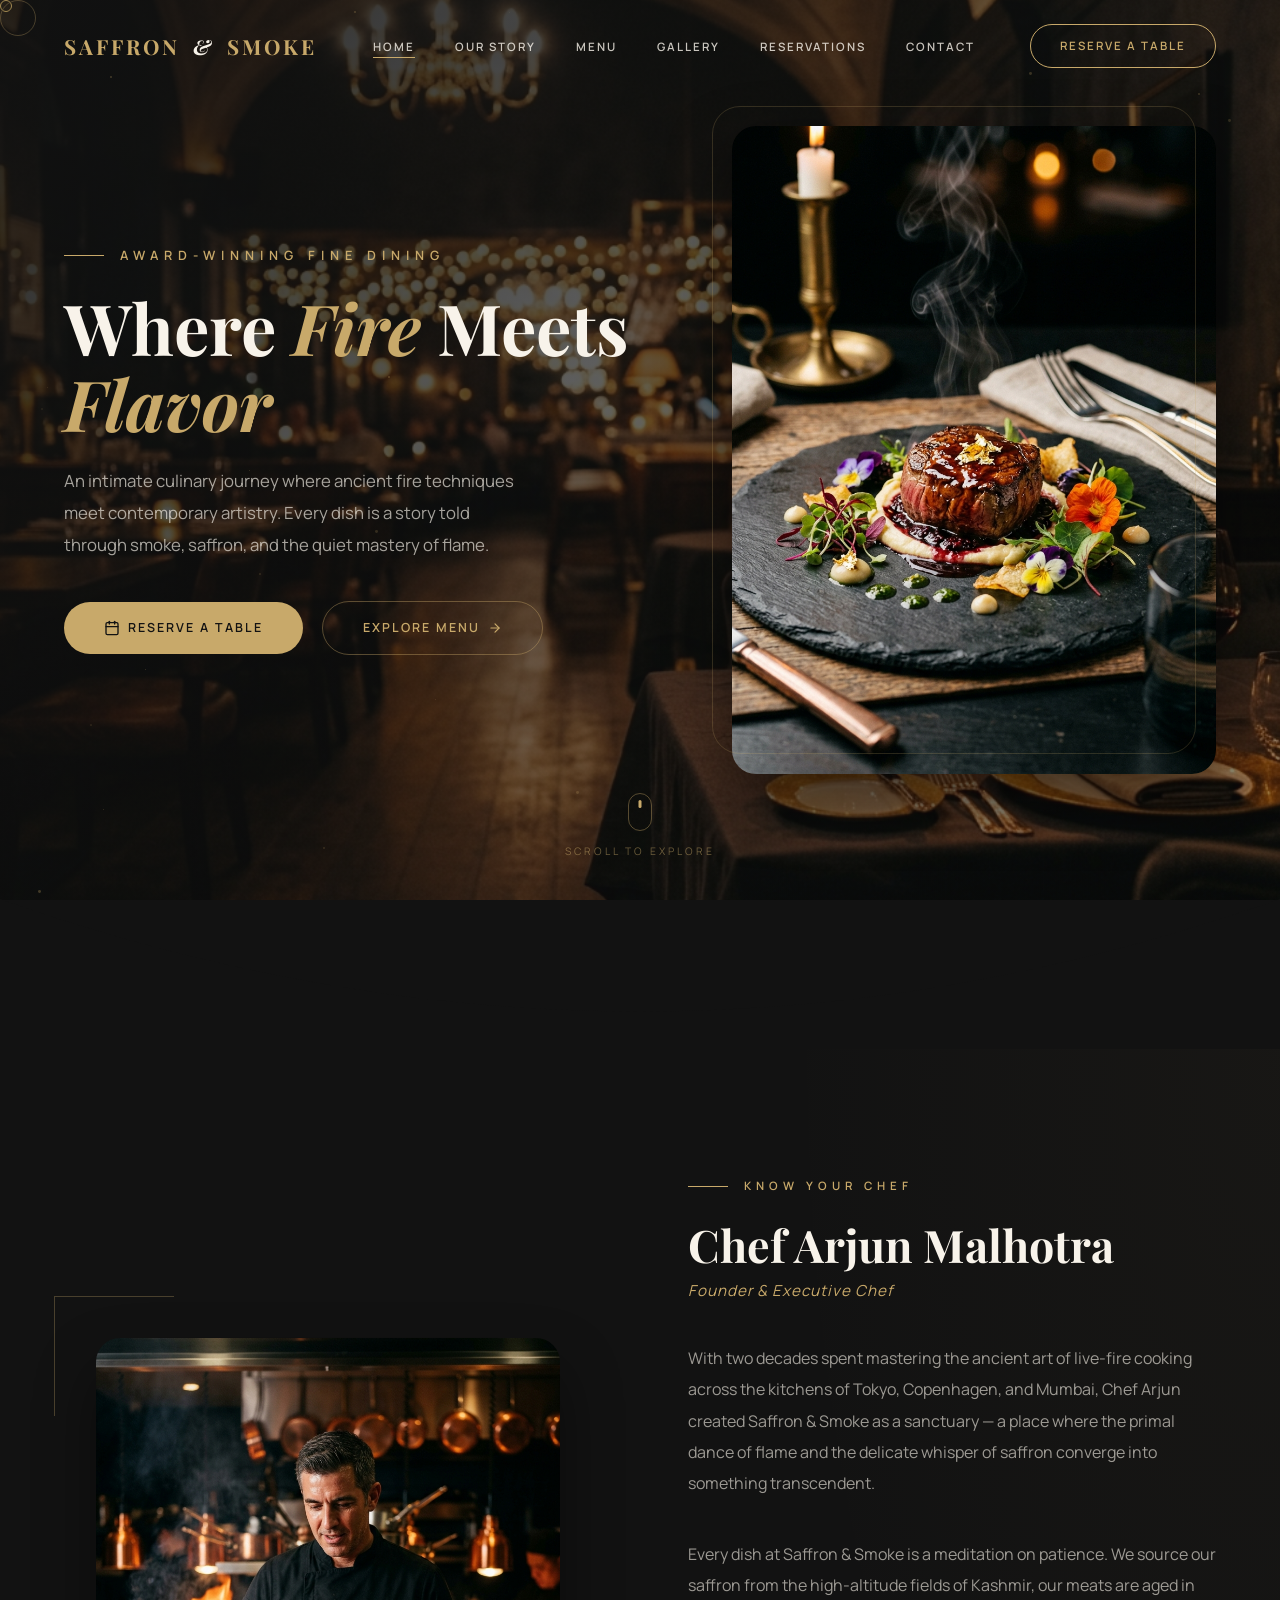
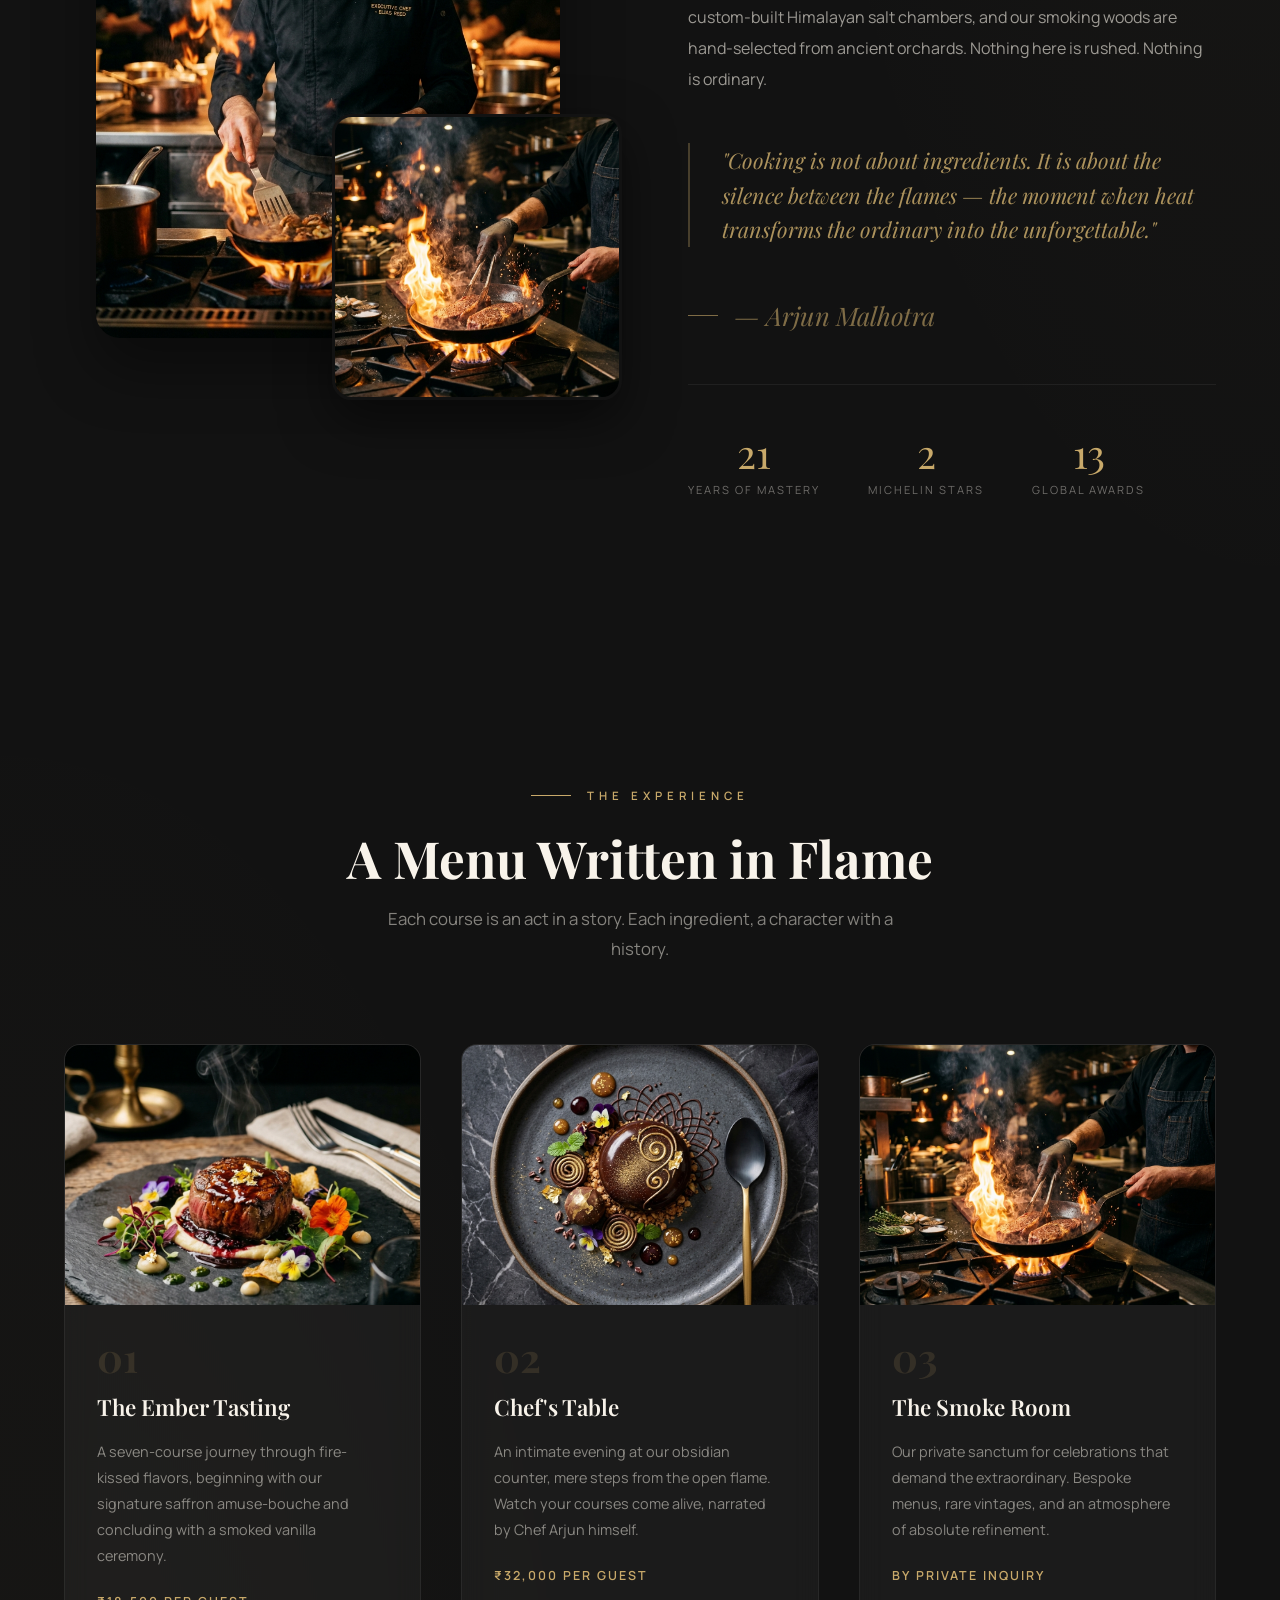
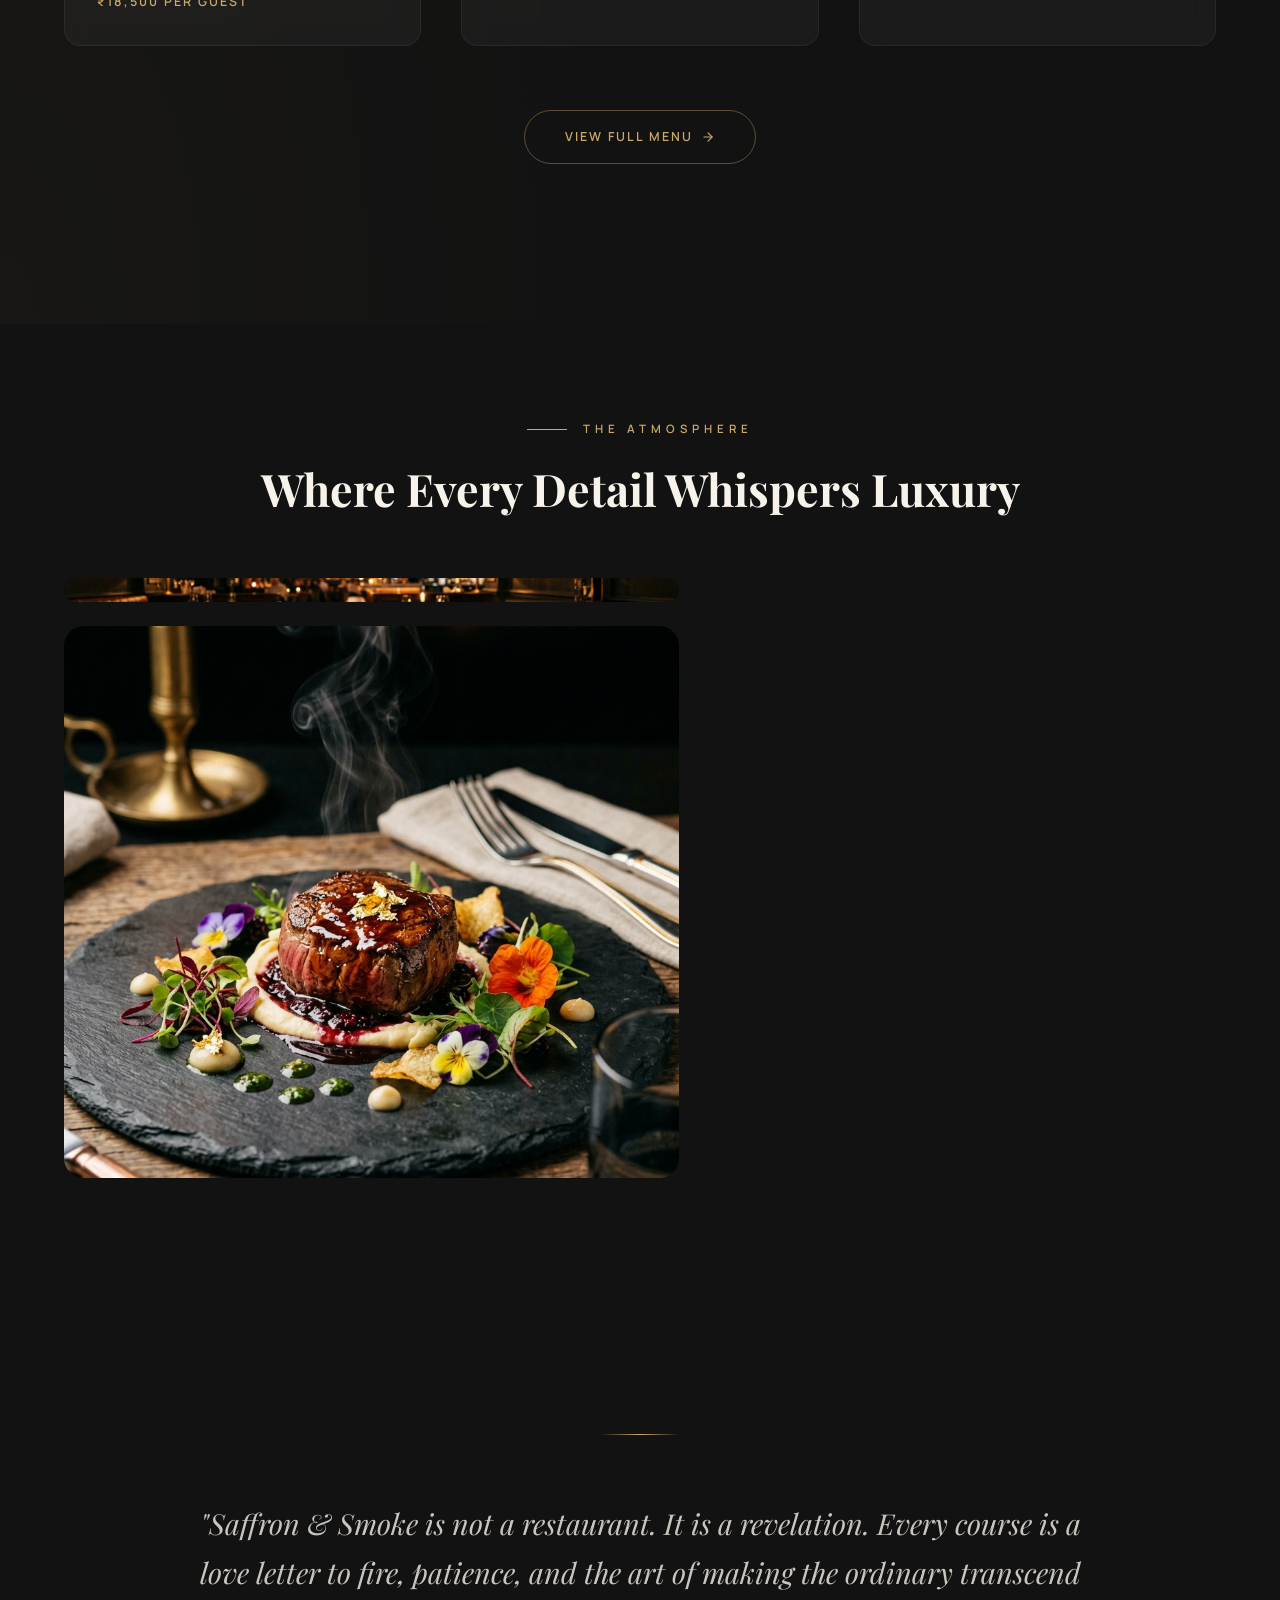
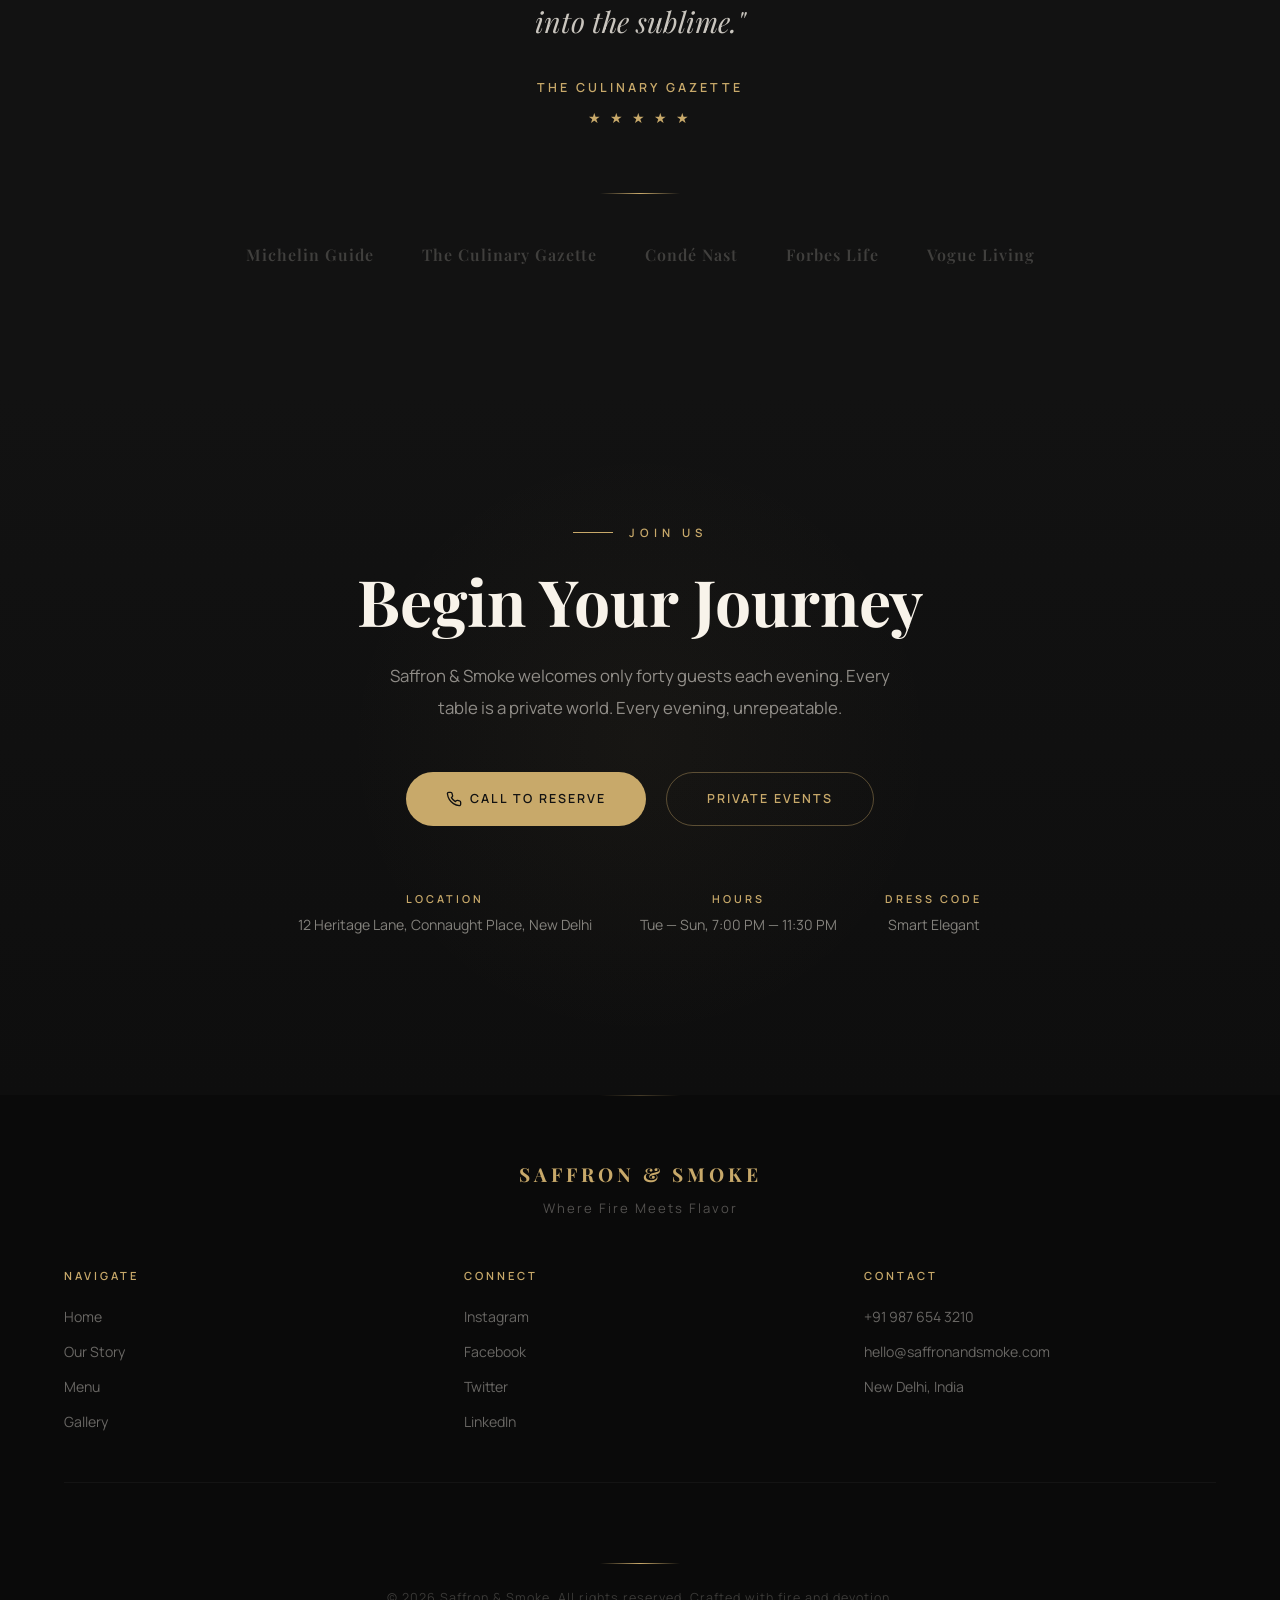
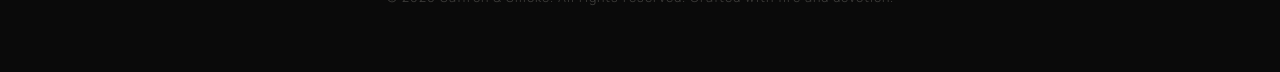
==== index.html @ 3f813124 "feat: redesign gallery and reviews sections - Refactored the Gallery into an asymmetrical 25/75 spli" ====
<!DOCTYPE html>
<html lang="en">
<head>
    <meta charset="UTF-8">
    <meta name="viewport" content="width=device-width, initial-scale=1.0">
    <meta name="description" content="Saffron & Smoke — An award-winning fine-dining experience where fire meets flavor. Reserve your table at one of the world's most exclusive culinary destinations.">
    <meta name="keywords" content="fine dining, luxury restaurant, Michelin star, gourmet, saffron, smoke, premium dining">
    <meta name="author" content="Saffron & Smoke">
    <meta name="theme-color" content="#121212">

    <!-- Open Graph -->
    <meta property="og:title" content="Saffron & Smoke — Where Fire Meets Flavor">
    <meta property="og:description" content="An award-winning fine-dining experience. Reserve your table at one of the world's most exclusive culinary destinations.">
    <meta property="og:type" content="website">
    <meta property="og:image" content="assets/images/hero-bg.jpg">

    <title>Saffron & Smoke — Where Fire Meets Flavor</title>

    <!-- Google Fonts -->
    <link rel="preconnect" href="https://fonts.googleapis.com">
    <link rel="preconnect" href="https://fonts.gstatic.com" crossorigin>
    <link href="https://fonts.googleapis.com/css2?family=Playfair+Display:ital,wght@0,400;0,500;0,600;0,700;0,800;0,900;1,400;1,500;1,600;1,700&family=Manrope:wght@300;400;500;600;700;800&display=swap" rel="stylesheet">

    <!-- Stylesheet -->
    <link rel="stylesheet" href="styles.css">

    <!-- Favicon (inline SVG) -->
    <link rel="icon" href="data:image/svg+xml,<svg xmlns='http://www.w3.org/2000/svg' viewBox='0 0 100 100'><text y='.9em' font-size='90'>🔥</text></svg>">
</head>
<body>

    <!-- ============================================
         PRELOADER
    ============================================= -->
    <div class="preloader" id="preloader" role="status" aria-label="Loading">
        <div class="preloader-logo">Saffron <span>&</span> Smoke</div>
        <div class="preloader-line"></div>
    </div>

    <!-- ============================================
         NAVBAR
    ============================================= -->
    <nav class="navbar" id="navbar" role="navigation" aria-label="Main Navigation">
        <a href="#" class="nav-logo" aria-label="Saffron & Smoke Home">
            Saffron <span>&</span> Smoke
        </a>

        <ul class="nav-links" id="navLinks">
            <li><a href="#hero" class="active">Home</a></li>
            <li><a href="#chef">Our Story</a></li>
            <li><a href="#menu">Menu</a></li>
            <li><a href="#gallery">Gallery</a></li>
            <li><a href="#reservations">Reservations</a></li>
            <li><a href="#contact">Contact</a></li>
        </ul>

        <a href="#reservations" class="nav-reserve magnetic-btn">Reserve a Table</a>

        <div class="menu-toggle" id="menuToggle" aria-label="Toggle menu" role="button" tabindex="0">
            <span></span>
            <span></span>
            <span></span>
        </div>
    </nav>

    <!-- ============================================
         HERO SECTION
    ============================================= -->
    <section class="hero" id="hero">
        <!-- Background Image -->
        <div class="hero-bg">
            <img src="assets/images/hero-bg.jpg" alt="Luxury restaurant interior with warm ambient lighting" loading="eager">
        </div>

        <!-- Hero Content -->
        <div class="hero-content">
            <!-- Left Side - Text -->
            <div class="hero-text reveal">
                <p class="hero-subtitle">Award-Winning Fine Dining</p>
                <h1 class="hero-title">
                    Where <span class="accent">Fire</span> Meets <span class="accent">Flavor</span>
                </h1>
                <p class="hero-description">
                    An intimate culinary journey where ancient fire techniques meet contemporary artistry. 
                    Every dish is a story told through smoke, saffron, and the quiet mastery of flame.
                </p>
                <div class="hero-buttons stagger">
                    <a href="#reservations" class="btn btn-primary magnetic-btn">
                        <svg width="16" height="16" viewBox="0 0 24 24" fill="none" stroke="currentColor" stroke-width="2" stroke-linecap="round" stroke-linejoin="round"><rect x="3" y="4" width="18" height="18" rx="2" ry="2"></rect><line x1="16" y1="2" x2="16" y2="6"></line><line x1="8" y1="2" x2="8" y2="6"></line><line x1="3" y1="10" x2="21" y2="10"></line></svg>
                        Reserve a Table
                    </a>
                    <a href="#menu" class="btn btn-outline magnetic-btn">
                        Explore Menu
                        <svg width="14" height="14" viewBox="0 0 24 24" fill="none" stroke="currentColor" stroke-width="2" stroke-linecap="round" stroke-linejoin="round"><line x1="5" y1="12" x2="19" y2="12"></line><polyline points="12 5 19 12 12 19"></polyline></svg>
                    </a>
                </div>
            </div>

            <!-- Right Side - Dish Image -->
            <div class="hero-image-container reveal reveal-right">
                <div class="hero-dish-wrapper" data-cursor>
                    <div class="hero-dish-frame"></div>
                    <img src="assets/images/hero-dish.jpg" alt="Exquisite gourmet dish with rising steam, artfully plated with gold leaf garnish">
                    <!-- Steam particles inserted by JS -->
                    <div class="steam-container" aria-hidden="true"></div>
                </div>
            </div>
        </div>

        <!-- Scroll Indicator -->
        <div class="scroll-indicator" aria-hidden="true">
            <div class="scroll-indicator-mouse">
                <div class="scroll-indicator-dot"></div>
            </div>
            <span class="scroll-indicator-text">Scroll to Explore</span>
        </div>
    </section>

    <!-- ============================================
         SECTION TRANSITION - Hero to Chef
    ============================================= -->
    <div class="section-divider" aria-hidden="true">
        <svg viewBox="0 0 1440 150" preserveAspectRatio="none" xmlns="http://www.w3.org/2000/svg">
            <path d="M0,0 C480,150 960,150 1440,0 L1440,150 L0,150 Z" fill="#121212"></path>
        </svg>
    </div>

    <!-- ============================================
         CHEF / OUR STORY SECTION
    ============================================= -->
    <section class="chef-section" id="chef">
        <div class="chef-inner">
            <!-- Left - Images -->
            <div class="chef-images reveal reveal-left">
                <div class="chef-accent-frame" aria-hidden="true"></div>
                <div class="chef-main-image img-hover-zoom">
                    <img src="assets/images/chef-portrait.jpg" alt="Executive Chef Arjun Malhotra cooking over open flames in the restaurant kitchen">
                </div>
                <div class="chef-secondary-image img-hover-zoom">
                    <img src="assets/images/chef-cooking.jpg" alt="Chef's hands preparing a gourmet dish over live fire with dramatic flames">
                </div>
            </div>

            <!-- Right - Content -->
            <div class="chef-content reveal reveal-right">
                <div class="stagger">
                    <p class="section-label">Know Your Chef</p>
                    <h2 class="chef-name">Chef Arjun Malhotra</h2>
                    <p class="chef-title-text">Founder & Executive Chef</p>

                    <p class="chef-philosophy">
                        With two decades spent mastering the ancient art of live-fire cooking across
                        the kitchens of Tokyo, Copenhagen, and Mumbai, Chef Arjun created Saffron & Smoke
                        as a sanctuary — a place where the primal dance of flame and the delicate whisper
                        of saffron converge into something transcendent.
                    </p>

                    <p class="chef-philosophy">
                        Every dish at Saffron & Smoke is a meditation on patience. We source our saffron
                        from the high-altitude fields of Kashmir, our meats are aged in custom-built
                        Himalayan salt chambers, and our smoking woods are hand-selected from ancient orchards.
                        Nothing here is rushed. Nothing is ordinary.
                    </p>

                    <blockquote class="chef-quote">
                        "Cooking is not about ingredients. It is about the silence between the flames —
                        the moment when heat transforms the ordinary into the unforgettable."
                    </blockquote>

                    <div class="chef-signature" aria-label="Chef's signature">
                        — Arjun Malhotra
                    </div>

                    <!-- Chef Stats -->
                    <div class="chef-stats">
                        <div class="chef-stat reveal">
                            <span class="chef-stat-number counter" data-target="22">0</span>
                            <span class="chef-stat-label">Years of Mastery</span>
                        </div>
                        <div class="chef-stat reveal">
                            <span class="chef-stat-number counter" data-target="3">0</span>
                            <span class="chef-stat-label">Michelin Stars</span>
                        </div>
                        <div class="chef-stat reveal">
                            <span class="chef-stat-number counter" data-target="14">0</span>
                            <span class="chef-stat-label">Global Awards</span>
                        </div>
                    </div>
                </div>
            </div>
        </div>
    </section>

    <!-- ============================================
         SIGNATURE EXPERIENCE SECTION
    ============================================= -->
    <section class="experience-section" id="menu">
        <div class="experience-inner">
            <div class="experience-header reveal">
                <p class="section-label">The Experience</p>
                <h2 class="experience-title">A Menu Written in Flame</h2>
                <p class="experience-subtitle">
                    Each course is an act in a story. Each ingredient, a character with a history.
                </p>
            </div>

            <div class="experience-grid stagger">
                <!-- Card 1 -->
                <div class="experience-card glass reveal">
                    <div class="experience-card-image img-hover-zoom">
                        <img src="assets/images/hero-dish.jpg" alt="The Ember Tasting — signature tasting menu course">
                    </div>
                    <div class="experience-card-content">
                        <span class="experience-card-number">01</span>
                        <h3 class="experience-card-title">The Ember Tasting</h3>
                        <p class="experience-card-text">
                            A seven-course journey through fire-kissed flavors,
                            beginning with our signature saffron amuse-bouche and
                            concluding with a smoked vanilla ceremony.
                        </p>
                        <span class="experience-card-price">₹18,500 per guest</span>
                    </div>
                </div>

                <!-- Card 2 -->
                <div class="experience-card glass reveal">
                    <div class="experience-card-image img-hover-zoom">
                        <img src="assets/images/signature-dish.jpg" alt="Chef's Table — private dining experience">
                    </div>
                    <div class="experience-card-content">
                        <span class="experience-card-number">02</span>
                        <h3 class="experience-card-title">Chef's Table</h3>
                        <p class="experience-card-text">
                            An intimate evening at our obsidian counter, mere steps from
                            the open flame. Watch your courses come alive, narrated by
                            Chef Arjun himself.
                        </p>
                        <span class="experience-card-price">₹32,000 per guest</span>
                    </div>
                </div>

                <!-- Card 3 -->
                <div class="experience-card glass reveal">
                    <div class="experience-card-image img-hover-zoom">
                        <img src="assets/images/chef-cooking.jpg" alt="The Smoke Room — private event space">
                    </div>
                    <div class="experience-card-content">
                        <span class="experience-card-number">03</span>
                        <h3 class="experience-card-title">The Smoke Room</h3>
                        <p class="experience-card-text">
                            Our private sanctum for celebrations that demand the
                            extraordinary. Bespoke menus, rare vintages, and an
                            atmosphere of absolute refinement.
                        </p>
                        <span class="experience-card-price">By Private Inquiry</span>
                    </div>
                </div>
            </div>

            <div class="experience-cta reveal">
                <a href="#reservations" class="btn btn-outline magnetic-btn">
                    View Full Menu
                    <svg width="14" height="14" viewBox="0 0 24 24" fill="none" stroke="currentColor" stroke-width="2" stroke-linecap="round" stroke-linejoin="round"><line x1="5" y1="12" x2="19" y2="12"></line><polyline points="12 5 19 12 12 19"></polyline></svg>
                </a>
            </div>
        </div>
    </section>

    <!-- ============================================
         AMBIANCE / GALLERY PREVIEW SECTION
    ============================================= -->
    <section class="ambiance-section" id="gallery">
        <div class="ambiance-inner">
            <div class="ambiance-header reveal">
                <p class="section-label">The Atmosphere</p>
                <h2 class="ambiance-title">Where Every Detail Whispers Luxury</h2>
            </div>

            <div class="ambiance-gallery reveal">
                <div class="ambiance-item ambiance-large img-hover-zoom">
                    <img src="assets/images/hero-bg.jpg" alt="Main dining hall with warm candlelight ambiance">
                    <div class="ambiance-overlay">
                        <span>The Grand Hall</span>
                    </div>
                </div>
                <div class="ambiance-item img-hover-zoom">
                    <img src="assets/images/chef-cooking.jpg" alt="Open kitchen with live fire cooking">
                    <div class="ambiance-overlay">
                        <span>The Open Flame</span>
                    </div>
                </div>
                <div class="ambiance-item img-hover-zoom">
                    <img src="assets/images/signature-dish.jpg" alt="Artisan dessert with gold details">
                    <div class="ambiance-overlay">
                        <span>The Craft</span>
                    </div>
                </div>
                <div class="ambiance-item img-hover-zoom">
                    <img src="assets/images/hero-dish.jpg" alt="Signature seared dish with steam">
                    <div class="ambiance-overlay">
                        <span>The Presentation</span>
                    </div>
                </div>
            </div>
        </div>
    </section>

    <!-- ============================================
         TESTIMONIAL / PRESS SECTION
    ============================================= -->
    <section class="press-section" id="press">
        <div class="press-inner">
            <div class="gold-divider reveal"></div>
            <div class="press-quote reveal">
                <p class="press-quote-text">
                    "Saffron & Smoke is not a restaurant. It is a revelation.
                    Every course is a love letter to fire, patience, and the art of making
                    the ordinary transcend into the sublime."
                </p>
                <div class="press-quote-source">
                    <span class="press-source-name">The Culinary Gazette</span>
                    <span class="press-source-stars">★ ★ ★ ★ ★</span>
                </div>
            </div>
            <div class="gold-divider reveal"></div>

            <!-- Press Logos -->
            <div class="press-logos reveal stagger">
                <div class="press-logo">Michelin Guide</div>
                <div class="press-logo">The Culinary Gazette</div>
                <div class="press-logo">Condé Nast</div>
                <div class="press-logo">Forbes Life</div>
                <div class="press-logo">Vogue Living</div>
            </div>
        </div>
    </section>

    <!-- ============================================
         RESERVATION CTA SECTION
    ============================================= -->
    <section class="reservation-section" id="reservations">
        <div class="reservation-inner">
            <div class="reservation-content reveal">
                <p class="section-label">Join Us</p>
                <h2 class="reservation-title">Begin Your Journey</h2>
                <p class="reservation-text">
                    Saffron & Smoke welcomes only forty guests each evening. 
                    Every table is a private world. Every evening, unrepeatable.
                </p>
                <div class="reservation-buttons stagger">
                    <a href="tel:+919876543210" class="btn btn-primary magnetic-btn">
                        <svg width="16" height="16" viewBox="0 0 24 24" fill="none" stroke="currentColor" stroke-width="2" stroke-linecap="round" stroke-linejoin="round"><path d="M22 16.92v3a2 2 0 0 1-2.18 2 19.79 19.79 0 0 1-8.63-3.07 19.5 19.5 0 0 1-6-6 19.79 19.79 0 0 1-3.07-8.67A2 2 0 0 1 4.11 2h3a2 2 0 0 1 2 1.72 12.84 12.84 0 0 0 .7 2.81 2 2 0 0 1-.45 2.11L8.09 9.91a16 16 0 0 0 6 6l1.27-1.27a2 2 0 0 1 2.11-.45 12.84 12.84 0 0 0 2.81.7A2 2 0 0 1 22 16.92z"></path></svg>
                        Call to Reserve
                    </a>
                    <a href="#contact" class="btn btn-outline magnetic-btn">
                        Private Events
                    </a>
                </div>
                <div class="reservation-details stagger">
                    <div class="reservation-detail">
                        <span class="reservation-detail-label">Location</span>
                        <span class="reservation-detail-value">12 Heritage Lane, Connaught Place, New Delhi</span>
                    </div>
                    <div class="reservation-detail">
                        <span class="reservation-detail-label">Hours</span>
                        <span class="reservation-detail-value">Tue — Sun, 7:00 PM — 11:30 PM</span>
                    </div>
                    <div class="reservation-detail">
                        <span class="reservation-detail-label">Dress Code</span>
                        <span class="reservation-detail-value">Smart Elegant</span>
                    </div>
                </div>
            </div>
        </div>
    </section>

    <!-- ============================================
         FOOTER
    ============================================= -->
    <footer class="footer" id="contact" role="contentinfo">
        <div class="footer-inner">
            <div class="footer-brand">
                <span class="footer-logo">Saffron <span>&</span> Smoke</span>
                <p class="footer-tagline">Where Fire Meets Flavor</p>
            </div>

            <div class="footer-links">
                <div class="footer-col">
                    <h4 class="footer-col-title">Navigate</h4>
                    <a href="#hero">Home</a>
                    <a href="#chef">Our Story</a>
                    <a href="#menu">Menu</a>
                    <a href="#gallery">Gallery</a>
                </div>
                <div class="footer-col">
                    <h4 class="footer-col-title">Connect</h4>
                    <a href="#">Instagram</a>
                    <a href="#">Facebook</a>
                    <a href="#">Twitter</a>
                    <a href="#">LinkedIn</a>
                </div>
                <div class="footer-col">
                    <h4 class="footer-col-title">Contact</h4>
                    <a href="tel:+919876543210">+91 987 654 3210</a>
                    <a href="mailto:hello@saffronandsmoke.com">hello@saffronandsmoke.com</a>
                    <a href="#">New Delhi, India</a>
                </div>
            </div>

            <div class="footer-bottom">
                <div class="gold-divider reveal"></div>
                <p class="footer-copyright">
                    &copy; 2026 Saffron & Smoke. All rights reserved. Crafted with fire and devotion.
                </p>
            </div>
        </div>
    </footer>

    <!-- JavaScript -->
    <script src="script.js"></script>
</body>
</html>
---- styles.css ----
/* ============================================================
   SAFFRON & SMOKE — Premium Fine-Dining Restaurant
   Stylesheet v1.0
   
   A meticulously crafted design system for an Awwwards-level,
   Michelin-star restaurant experience.
   ============================================================ */


/* ==========================================================
   §1  CSS RESET & ROOT VARIABLES
   ========================================================== */

:root {
  /* ── Colour Palette ─────────────────────────────────── */
  --clr-bg:            #121212;
  --clr-ivory:         #F8F3EA;
  --clr-gold:          #C8A96A;
  --clr-copper:        #B87333;
  --clr-walnut:        #4A3728;
  --clr-beige:         #D4C5B0;
  --clr-dark-surface:  #1a1a1a;
  --clr-card-dark:     #1e1e1e;
  --clr-muted:         #999;
  --clr-black-deep:    #0a0a0a;

  /* ── Colour — Functional ────────────────────────────── */
  --clr-gold-10:       rgba(200, 169, 106, 0.10);
  --clr-gold-30:       rgba(200, 169, 106, 0.30);
  --clr-gold-40:       rgba(200, 169, 106, 0.40);
  --clr-gold-60:       rgba(200, 169, 106, 0.60);
  --clr-gold-85:       rgba(200, 169, 106, 0.85);
  --clr-ivory-80:      rgba(248, 243, 234, 0.80);
  --clr-ivory-65:      rgba(248, 243, 234, 0.65);
  --clr-ivory-60:      rgba(248, 243, 234, 0.60);
  --clr-ivory-40:      rgba(248, 243, 234, 0.40);
  --clr-ivory-30:      rgba(248, 243, 234, 0.30);
  --clr-white-04:      rgba(255, 255, 255, 0.04);
  --clr-white-06:      rgba(255, 255, 255, 0.06);

  /* ── Typography ─────────────────────────────────────── */
  --ff-heading:        'Playfair Display', serif;
  --ff-body:           'Manrope', sans-serif;

  /* ── Spacing Scale ──────────────────────────────────── */
  --sp-xs:             0.5rem;
  --sp-sm:             1rem;
  --sp-md:             1.5rem;
  --sp-lg:             2.5rem;
  --sp-xl:             4rem;
  --sp-2xl:            6rem;
  --sp-3xl:            8rem;
  --sp-4xl:            10rem;

  /* ── Transition Easings ─────────────────────────────── */
  --ease-smooth:       cubic-bezier(0.25, 0.46, 0.45, 0.94);
  --ease-out-expo:     cubic-bezier(0.16, 1, 0.3, 1);
  --ease-preloader:    cubic-bezier(0.77, 0, 0.175, 1);

  /* ── Border Radii ───────────────────────────────────── */
  --radius-sm:         12px;
  --radius-md:         16px;
  --radius-lg:         20px;
  --radius-xl:         24px;
  --radius-pill:       50px;

  /* ── Shadows ────────────────────────────────────────── */
  --shadow-hero:       0 25px 60px rgba(0, 0, 0, 0.5);
  --shadow-chef:       0 30px 60px rgba(0, 0, 0, 0.4);
  --shadow-card:       0 20px 50px rgba(0, 0, 0, 0.5);
  --shadow-btn:        0 10px 30px rgba(200, 169, 106, 0.25);
  --shadow-nav:        0 4px 30px rgba(0, 0, 0, 0.3);
  --shadow-mobile-nav: -10px 0 30px rgba(0, 0, 0, 0.3);

  /* ── Layout ─────────────────────────────────────────── */
  --max-width:         1400px;
  --side-padding:      5%;
}


/* ── Universal Reset ──────────────────────────────────── */

*,
*::before,
*::after {
  box-sizing: border-box;
  margin: 0;
  padding: 0;
}

html {
  scroll-behavior: smooth;
  font-size: 16px;
  -webkit-font-smoothing: antialiased;
  -moz-osx-font-smoothing: grayscale;
}

body {
  font-family: var(--ff-body);
  background: var(--clr-bg);
  color: var(--clr-ivory);
  overflow-x: hidden;
  line-height: 1.6;
  text-rendering: optimizeLegibility;
}

img {
  max-width: 100%;
  display: block;
}

a {
  text-decoration: none;
  color: inherit;
}

ul,
ol {
  list-style: none;
}

button {
  font-family: inherit;
  cursor: pointer;
  border: none;
  background: none;
  color: inherit;
}

/* ── Selection Colours ────────────────────────────────── */

::selection {
  background: var(--clr-gold);
  color: var(--clr-bg);
}

::-moz-selection {
  background: var(--clr-gold);
  color: var(--clr-bg);
}


/* ==========================================================
   §2  PRELOADER
   ========================================================== */

.preloader {
  position: fixed;
  inset: 0;
  z-index: 9999;
  background: var(--clr-black-deep);
  display: flex;
  justify-content: center;
  align-items: center;
  flex-direction: column;
  transition:
    transform 0.8s var(--ease-preloader),
    opacity 0.6s ease;
}

.preloader-logo {
  font-family: var(--ff-heading);
  color: var(--clr-gold);
  font-size: 2rem;
  letter-spacing: 8px;
  text-transform: uppercase;
  margin-bottom: 2rem;
  font-weight: 700;
}

.preloader-line {
  width: 60px;
  height: 2px;
  background: var(--clr-gold);
  animation: expandLine 1.5s ease infinite;
}

.preloader.loaded {
  transform: translateY(-100%);
  opacity: 0;
  pointer-events: none;
}


/* ==========================================================
   §3  CUSTOM CURSOR
   ========================================================== */

.custom-cursor {
  position: fixed;
  width: 12px;
  height: 12px;
  border: 1.5px solid var(--clr-gold);
  border-radius: 50%;
  pointer-events: none;
  z-index: 9998;
  transition: transform 0.15s ease;
  mix-blend-mode: difference;
  top: 0;
  left: 0;
  will-change: transform;
}

.cursor-follower {
  position: fixed;
  width: 36px;
  height: 36px;
  border: 1px solid var(--clr-gold-30);
  border-radius: 50%;
  pointer-events: none;
  z-index: 9997;
  transition: transform 0.08s ease;
  top: 0;
  left: 0;
  will-change: transform;
}

.custom-cursor.hover {
  transform: scale(2.5);
}

.cursor-follower.hover {
  transform: scale(1.5);
  border-color: var(--clr-gold-60);
}

@media (max-width: 1024px) {
  .custom-cursor,
  .cursor-follower {
    display: none;
  }
}


/* ==========================================================
   §4  NAVBAR
   ========================================================== */

.navbar {
  position: fixed;
  top: 0;
  width: 100%;
  z-index: 1000;
  padding: var(--sp-md) var(--side-padding);
  display: flex;
  align-items: center;
  justify-content: space-between;
  transition: all 0.4s var(--ease-smooth);
}

.navbar.scrolled {
  background: rgba(18, 18, 18, 0.9);
  backdrop-filter: blur(20px);
  -webkit-backdrop-filter: blur(20px);
  padding: var(--sp-sm) var(--side-padding);
  box-shadow: var(--shadow-nav);
}

/* ── Logo ─────────────────────────────────────────────── */

.nav-logo {
  font-family: var(--ff-heading);
  color: var(--clr-gold);
  font-size: 1.3rem;
  letter-spacing: 3px;
  text-transform: uppercase;
  font-weight: 700;
  white-space: nowrap;
}

.nav-logo span {
  color: var(--clr-ivory);
  font-style: italic;
  margin: 0 0.3rem;
}

/* ── Links ────────────────────────────────────────────── */

.nav-links {
  display: flex;
  align-items: center;
  gap: var(--sp-lg);
  list-style: none;
}

.nav-links a {
  color: var(--clr-ivory-80);
  font-family: var(--ff-body);
  font-size: 0.72rem;
  font-weight: 600;
  text-transform: uppercase;
  letter-spacing: 2px;
  position: relative;
  transition: color 0.3s var(--ease-smooth);
}

.nav-links a::after {
  content: '';
  position: absolute;
  bottom: -4px;
  left: 0;
  width: 100%;
  height: 1px;
  background: var(--clr-gold);
  transform: scaleX(0);
  transform-origin: left;
  transition: transform 0.4s var(--ease-smooth);
}

.nav-links a:hover::after,
.nav-links a.active::after {
  transform: scaleX(1);
}

.nav-links a:hover {
  color: var(--clr-gold);
}

/* ── Reserve Button ───────────────────────────────────── */

.nav-reserve {
  display: inline-flex;
  align-items: center;
  justify-content: center;
  border: 1px solid var(--clr-gold);
  padding: 0.75rem 1.8rem;
  border-radius: var(--radius-pill);
  font-family: var(--ff-body);
  font-size: 0.72rem;
  font-weight: 600;
  letter-spacing: 2px;
  text-transform: uppercase;
  color: var(--clr-gold);
  background: transparent;
  transition: all 0.4s var(--ease-smooth);
  white-space: nowrap;
}

.nav-reserve:hover {
  background: var(--clr-gold);
  color: var(--clr-bg);
  box-shadow: var(--shadow-btn);
}

/* ── Mobile Toggle ────────────────────────────────────── */

.menu-toggle {
  display: none;
  width: 28px;
  height: 20px;
  position: relative;
  cursor: pointer;
  z-index: 1001;
}

.menu-toggle span {
  display: block;
  width: 100%;
  height: 1.5px;
  background: var(--clr-gold);
  position: absolute;
  transition: all 0.3s var(--ease-smooth);
}

.menu-toggle span:first-child {
  top: 0;
}

.menu-toggle span:nth-child(2) {
  top: 50%;
  transform: translateY(-50%);
}

.menu-toggle span:last-child {
  bottom: 0;
}

/* ── Toggle Active State ──────────────────────────────── */

.menu-toggle.active span:first-child {
  transform: rotate(45deg);
  top: 50%;
}

.menu-toggle.active span:nth-child(2) {
  opacity: 0;
}

.menu-toggle.active span:last-child {
  transform: rotate(-45deg);
  bottom: auto;
  top: 50%;
}


/* ==========================================================
   §5  HERO SECTION
   ========================================================== */

.hero {
  width: 100%;
  height: 100vh;
  position: relative;
  overflow: hidden;
  display: flex;
  align-items: center;
}

/* ── Background ───────────────────────────────────────── */

.hero-bg {
  position: absolute;
  inset: 0;
  z-index: 0;
}

.hero-bg img {
  width: 100%;
  height: 100%;
  object-fit: cover;
}

.hero-bg::after {
  content: '';
  position: absolute;
  inset: 0;
  background: linear-gradient(
    135deg,
    rgba(18, 18, 18, 0.92) 0%,
    rgba(18, 18, 18, 0.70) 40%,
    rgba(18, 18, 18, 0.40) 100%
  );
  z-index: 1;
}

/* ── Content Layout ───────────────────────────────────── */

.hero-content {
  position: relative;
  z-index: 2;
  display: flex;
  justify-content: space-between;
  align-items: center;
  width: 100%;
  max-width: var(--max-width);
  margin: 0 auto;
  padding: 0 var(--side-padding);
}

.hero-text {
  max-width: 580px;
}

/* ── Subtitle ─────────────────────────────────────────── */

.hero-subtitle {
  font-family: var(--ff-body);
  font-size: 0.8rem;
  text-transform: uppercase;
  letter-spacing: 6px;
  color: var(--clr-gold);
  margin-bottom: var(--sp-md);
  font-weight: 600;
  display: flex;
  align-items: center;
  gap: 1rem;
}

.hero-subtitle::before {
  content: '';
  width: 40px;
  height: 1px;
  background: var(--clr-gold);
  flex-shrink: 0;
}

/* ── Title ────────────────────────────────────────────── */

.hero-title {
  font-family: var(--ff-heading);
  font-size: clamp(3rem, 5.5vw, 5rem);
  color: var(--clr-ivory);
  line-height: 1.08;
  margin-bottom: var(--sp-md);
  font-weight: 700;
}

.hero-title .accent {
  color: var(--clr-gold);
  font-style: italic;
}

/* ── Description ──────────────────────────────────────── */

.hero-description {
  color: var(--clr-ivory-65);
  font-size: 1.05rem;
  line-height: 1.9;
  max-width: 450px;
  margin-bottom: var(--sp-lg);
}

/* ── Buttons ──────────────────────────────────────────── */

.hero-buttons {
  display: flex;
  gap: 1.2rem;
  align-items: center;
}

/* ── Hero Image ───────────────────────────────────────── */

.hero-image-container {
  width: 42%;
  position: relative;
}

.hero-dish-wrapper {
  position: relative;
}

.hero-dish-wrapper img {
  border-radius: var(--radius-xl);
  width: 100%;
  box-shadow: var(--shadow-hero);
}

.hero-dish-frame {
  position: absolute;
  top: -20px;
  left: -20px;
  right: 20px;
  bottom: 20px;
  border: 1px solid rgba(200, 169, 106, 0.2);
  border-radius: 28px;
  pointer-events: none;
}

/* ── Steam Effect ─────────────────────────────────────── */

.steam-container {
  position: absolute;
  top: -10px;
  left: 50%;
  transform: translateX(-50%);
  width: 80%;
  height: 100px;
  pointer-events: none;
  z-index: 3;
}

.steam {
  position: absolute;
  background: rgba(248, 243, 234, 0.06);
  border-radius: 50%;
  filter: blur(8px);
  animation: steamRise var(--duration, 4s) ease-in-out infinite var(--delay, 0s);
}


/* ==========================================================
   §6  SCROLL INDICATOR
   ========================================================== */

.scroll-indicator {
  position: absolute;
  bottom: 2.5rem;
  left: 50%;
  transform: translateX(-50%);
  display: flex;
  flex-direction: column;
  align-items: center;
  gap: 0.8rem;
  z-index: 3;
}

.scroll-indicator-mouse {
  width: 24px;
  height: 38px;
  border: 1.5px solid var(--clr-gold-40);
  border-radius: var(--radius-sm);
  position: relative;
}

.scroll-indicator-dot {
  width: 3px;
  height: 8px;
  background: var(--clr-gold);
  border-radius: 3px;
  position: absolute;
  top: 6px;
  left: 50%;
  transform: translateX(-50%);
  animation: bounceDown 1.5s ease-in-out infinite;
}

.scroll-indicator-text {
  font-family: var(--ff-body);
  font-size: 0.65rem;
  letter-spacing: 3px;
  text-transform: uppercase;
  color: rgba(200, 169, 106, 0.5);
}


/* ==========================================================
   §7  PARTICLES
   ========================================================== */

.particles-container {
  position: fixed;
  inset: 0;
  pointer-events: none;
  z-index: 0;
  overflow: hidden;
}

.particle {
  position: absolute;
  border-radius: 50%;
  background: var(--clr-gold);
  animation: particleFloat var(--float-duration, 15s) ease-in-out infinite var(--float-delay, 0s);
  will-change: transform;
}


/* ==========================================================
   §8  BUTTONS
   ========================================================== */

.btn {
  display: inline-flex;
  align-items: center;
  justify-content: center;
  padding: 1rem 2.5rem;
  border-radius: var(--radius-pill);
  font-family: var(--ff-body);
  font-weight: 600;
  font-size: 0.78rem;
  text-transform: uppercase;
  letter-spacing: 2px;
  cursor: pointer;
  position: relative;
  overflow: hidden;
  transition: all 0.4s var(--ease-smooth);
  border: none;
  gap: 0.5rem;
}

.btn::before {
  content: '';
  position: absolute;
  inset: 0;
  border-radius: var(--radius-pill);
  opacity: 0;
  transition: opacity 0.4s var(--ease-smooth);
}

/* ── Primary (Gold fill) ─────────────────────────────── */

.btn-primary {
  background: var(--clr-gold);
  color: var(--clr-bg);
}

.btn-primary:hover {
  background: #b8993e;
  transform: translateY(-2px);
  box-shadow: var(--shadow-btn);
}

.btn-primary:active {
  transform: translateY(0);
  box-shadow: none;
}

/* ── Outline (Ghost) ──────────────────────────────────── */

.btn-outline {
  background: transparent;
  color: var(--clr-gold);
  border: 1px solid var(--clr-gold-40);
}

.btn-outline:hover {
  background: var(--clr-gold-10);
  border-color: var(--clr-gold);
  transform: translateY(-2px);
}

.btn-outline:active {
  transform: translateY(0);
}


/* ==========================================================
   §9  SECTION TRANSITIONS / DIVIDERS
   ========================================================== */

.section-divider {
  width: 100%;
  height: 150px;
  position: relative;
  margin-top: -1px;
}

.section-divider svg {
  width: 100%;
  height: 100%;
  display: block;
}

.section-divider path {
  fill: var(--clr-bg);
}

/* ── Gold Line Divider ────────────────────────────────── */

.gold-divider {
  width: 80px;
  height: 1px;
  background: linear-gradient(
    90deg,
    transparent,
    var(--clr-gold),
    transparent
  );
  margin: 0 auto;
  transform: scaleX(0);
  transition: transform 1s var(--ease-smooth);
}

.gold-divider.active {
  transform: scaleX(1);
}


/* ==========================================================
   §10  CHEF SECTION
   ========================================================== */

.chef-section {
  background: var(--clr-bg);
  padding: var(--sp-3xl) var(--side-padding) var(--sp-4xl);
  position: relative;
  overflow: hidden;
}

.chef-section::before {
  content: '';
  position: absolute;
  top: 0;
  right: 0;
  width: 40%;
  height: 100%;
  background: radial-gradient(
    ellipse at top right,
    rgba(200, 169, 106, 0.03) 0%,
    transparent 70%
  );
  pointer-events: none;
}

/* ── Inner Grid ───────────────────────────────────────── */

.chef-inner {
  max-width: var(--max-width);
  margin: 0 auto;
  display: grid;
  grid-template-columns: 1fr 1fr;
  gap: var(--sp-2xl);
  align-items: center;
}

/* ── Images ───────────────────────────────────────────── */

.chef-images {
  position: relative;
  padding: 2rem;
}

.chef-main-image {
  border-radius: var(--radius-xl);
  overflow: hidden;
  position: relative;
  box-shadow: var(--shadow-chef);
}

.chef-main-image img {
  width: 100%;
  height: 600px;
  object-fit: cover;
  transition: transform 0.6s var(--ease-smooth);
}

.chef-main-image:hover img {
  transform: scale(1.05);
}

.chef-secondary-image {
  position: absolute;
  bottom: -30px;
  right: -30px;
  width: 55%;
  border-radius: var(--radius-lg);
  overflow: hidden;
  box-shadow: var(--shadow-card);
  border: 3px solid var(--clr-bg);
  z-index: 2;
}

.chef-secondary-image img {
  width: 100%;
  height: 280px;
  object-fit: cover;
  transition: transform 0.6s var(--ease-smooth);
}

.chef-secondary-image:hover img {
  transform: scale(1.05);
}

.chef-accent-frame {
  position: absolute;
  top: -10px;
  left: -10px;
  width: 120px;
  height: 120px;
  border-top: 1px solid var(--clr-gold-30);
  border-left: 1px solid var(--clr-gold-30);
  pointer-events: none;
  z-index: 3;
}

/* ── Content ──────────────────────────────────────────── */

.chef-content {
  position: relative;
}

/* ── Shared Section Label ─────────────────────────────── */

.section-label {
  display: flex;
  align-items: center;
  gap: 1rem;
  font-family: var(--ff-body);
  font-size: 0.72rem;
  text-transform: uppercase;
  letter-spacing: 5px;
  color: var(--clr-gold);
  font-weight: 600;
  margin-bottom: var(--sp-md);
}

.section-label::before {
  content: '';
  width: 40px;
  height: 1px;
  background: var(--clr-gold);
  flex-shrink: 0;
}

/* ── Chef Typography ──────────────────────────────────── */

.chef-name {
  font-family: var(--ff-heading);
  font-size: clamp(2.2rem, 3.5vw, 3.2rem);
  color: var(--clr-ivory);
  line-height: 1.15;
  margin-bottom: 0.5rem;
  font-weight: 700;
}

.chef-title-text {
  font-family: var(--ff-body);
  color: var(--clr-gold);
  font-size: 0.95rem;
  font-style: italic;
  letter-spacing: 1px;
  margin-bottom: var(--sp-lg);
}

.chef-philosophy {
  color: var(--clr-ivory-60);
  font-size: 1rem;
  line-height: 1.95;
  margin-bottom: var(--sp-lg);
}

.chef-quote {
  font-family: var(--ff-heading);
  font-size: 1.35rem;
  color: var(--clr-gold-85);
  font-style: italic;
  line-height: 1.6;
  border-left: 2px solid var(--clr-gold-30);
  padding-left: 2rem;
  margin: 3rem 0;
}

.chef-signature {
  font-family: var(--ff-heading);
  font-size: 1.6rem;
  color: var(--clr-gold);
  font-style: italic;
  opacity: 0.6;
  margin-top: 2rem;
  display: flex;
  align-items: center;
  gap: 1rem;
}

.chef-signature::before {
  content: '';
  width: 30px;
  height: 1px;
  background: var(--clr-gold);
  flex-shrink: 0;
}

/* ── Chef Stats ───────────────────────────────────────── */

.chef-stats {
  display: flex;
  gap: 3rem;
  margin-top: 3rem;
  padding-top: 3rem;
  border-top: 1px solid var(--clr-white-06);
}

.chef-stat {
  text-align: center;
}

.chef-stat-number {
  font-family: var(--ff-heading);
  font-size: 2.5rem;
  color: var(--clr-gold);
  line-height: 1;
  display: block;
}

.chef-stat-label {
  font-family: var(--ff-body);
  font-size: 0.7rem;
  text-transform: uppercase;
  letter-spacing: 2px;
  color: var(--clr-ivory-40);
  margin-top: 0.5rem;
  display: block;
}


/* ==========================================================
   §11  REVEAL / SCROLL ANIMATIONS
   ========================================================== */

.reveal {
  opacity: 0;
  transform: translateY(50px);
  transition:
    opacity 0.8s var(--ease-smooth),
    transform 0.8s var(--ease-smooth);
}

.reveal.active {
  opacity: 1;
  transform: translateY(0);
}

/* ── Direction Variants ───────────────────────────────── */

.reveal-left {
  opacity: 0;
  transform: translateX(-50px);
  transition:
    opacity 0.8s var(--ease-smooth),
    transform 0.8s var(--ease-smooth);
}

.reveal-left.active {
  opacity: 1;
  transform: translateX(0);
}

.reveal-right {
  opacity: 0;
  transform: translateX(50px);
  transition:
    opacity 0.8s var(--ease-smooth),
    transform 0.8s var(--ease-smooth);
}

.reveal-right.active {
  opacity: 1;
  transform: translateX(0);
}

/* ── Stagger Children ─────────────────────────────────── */

.stagger > *:nth-child(1) { transition-delay: 0.1s; }
.stagger > *:nth-child(2) { transition-delay: 0.2s; }
.stagger > *:nth-child(3) { transition-delay: 0.3s; }
.stagger > *:nth-child(4) { transition-delay: 0.4s; }
.stagger > *:nth-child(5) { transition-delay: 0.5s; }
.stagger > *:nth-child(6) { transition-delay: 0.6s; }


/* ==========================================================
   §12  FOOTER
   ========================================================== */

.footer {
  background: var(--clr-black-deep);
  padding: var(--sp-xl) var(--side-padding);
  text-align: center;
  position: relative;
}

.footer::before {
  content: '';
  width: 80px;
  height: 1px;
  background: linear-gradient(
    90deg,
    transparent,
    var(--clr-gold-30),
    transparent
  );
  position: absolute;
  top: 0;
  left: 50%;
  transform: translateX(-50%);
}

.footer-logo {
  font-family: var(--ff-heading);
  color: var(--clr-gold);
  font-size: 1.2rem;
  letter-spacing: 4px;
  text-transform: uppercase;
  margin-bottom: var(--sp-md);
  font-weight: 700;
}

.footer-social {
  display: flex;
  justify-content: center;
  gap: 2rem;
  margin-bottom: 2rem;
}

.footer-social a {
  color: var(--clr-ivory-40);
  transition: color 0.3s var(--ease-smooth);
  font-size: 1.1rem;
}

.footer-social a:hover {
  color: var(--clr-gold);
}

.footer-text {
  color: var(--clr-ivory-30);
  font-size: 0.8rem;
  letter-spacing: 1px;
}


/* ==========================================================
   §12b  EXPERIENCE / MENU SECTION
   ========================================================== */

.experience-section {
  background: var(--clr-bg);
  padding: 8rem 5% 10rem;
  position: relative;
  overflow: hidden;
}

.experience-section::before {
  content: '';
  position: absolute;
  bottom: 0;
  left: 0;
  width: 50%;
  height: 100%;
  background: radial-gradient(ellipse at bottom left, rgba(200, 169, 106, 0.03) 0%, transparent 70%);
  pointer-events: none;
}

.experience-inner {
  max-width: 1400px;
  margin: 0 auto;
}

.experience-header {
  text-align: center;
  margin-bottom: 5rem;
}

.experience-header .section-label {
  justify-content: center;
}

.experience-title {
  font-family: var(--ff-heading);
  font-size: clamp(2.2rem, 4vw, 3.5rem);
  color: var(--clr-ivory);
  line-height: 1.15;
  margin-bottom: 1rem;
}

.experience-subtitle {
  color: rgba(248, 243, 234, 0.5);
  font-size: 1.05rem;
  line-height: 1.8;
  max-width: 550px;
  margin: 0 auto;
}

.experience-grid {
  display: grid;
  grid-template-columns: repeat(3, 1fr);
  gap: 2.5rem;
  margin-bottom: 4rem;
}

.experience-card {
  border-radius: var(--radius-lg);
  overflow: hidden;
  transition: transform 0.5s var(--ease-smooth), box-shadow 0.5s var(--ease-smooth);
  cursor: pointer;
}

.experience-card:hover {
  transform: translateY(-8px);
  box-shadow: 0 25px 60px rgba(0, 0, 0, 0.4), 0 0 40px rgba(200, 169, 106, 0.06);
}

.experience-card-image {
  width: 100%;
  height: 260px;
  overflow: hidden;
}

.experience-card-image img {
  width: 100%;
  height: 100%;
  object-fit: cover;
  transition: transform 0.6s var(--ease-smooth);
}

.experience-card:hover .experience-card-image img {
  transform: scale(1.08);
}

.experience-card-content {
  padding: 2rem;
}

.experience-card-number {
  font-family: var(--ff-heading);
  font-size: 2.5rem;
  color: rgba(200, 169, 106, 0.15);
  font-weight: 700;
  line-height: 1;
  display: block;
  margin-bottom: 0.8rem;
}

.experience-card-title {
  font-family: var(--ff-heading);
  font-size: 1.4rem;
  color: var(--clr-ivory);
  margin-bottom: 0.8rem;
  font-weight: 600;
}

.experience-card-text {
  color: rgba(248, 243, 234, 0.5);
  font-size: 0.9rem;
  line-height: 1.8;
  margin-bottom: 1.2rem;
}

.experience-card-price {
  font-family: var(--ff-body);
  font-size: 0.78rem;
  text-transform: uppercase;
  letter-spacing: 2px;
  color: var(--clr-gold);
  font-weight: 600;
}

.experience-cta {
  text-align: center;
}


/* ==========================================================
   §12c  AMBIANCE / GALLERY SECTION
   ========================================================== */

.ambiance-section {
  background: var(--clr-bg);
  padding: 6rem 5% 10rem;
  position: relative;
}

.ambiance-inner {
  max-width: 1400px;
  margin: 0 auto;
}

.ambiance-header {
  text-align: center;
  margin-bottom: 4rem;
}

.ambiance-header .section-label {
  justify-content: center;
}

.ambiance-title {
  font-family: var(--ff-heading);
  font-size: clamp(2rem, 3.5vw, 3rem);
  color: var(--clr-ivory);
  line-height: 1.15;
  margin-top: 0.5rem;
}

.ambiance-gallery {
  display: grid;
  grid-template-columns: 1.2fr 1fr;
  grid-template-rows: 1fr 1fr;
  gap: 1.5rem;
  height: 600px;
}

.ambiance-item {
  border-radius: var(--radius-lg);
  overflow: hidden;
  position: relative;
  cursor: pointer;
}

.ambiance-item img {
  width: 100%;
  height: 100%;
  object-fit: cover;
  transition: transform 0.6s var(--ease-smooth);
}

.ambiance-item:hover img {
  transform: scale(1.06);
}

.ambiance-large {
  grid-row: 1 / 3;
}

.ambiance-overlay {
  position: absolute;
  bottom: 0;
  left: 0;
  right: 0;
  padding: 1.5rem 2rem;
  background: linear-gradient(transparent, rgba(0, 0, 0, 0.7));
  transform: translateY(100%);
  transition: transform 0.4s var(--ease-smooth);
}

.ambiance-item:hover .ambiance-overlay {
  transform: translateY(0);
}

.ambiance-overlay span {
  font-family: var(--ff-heading);
  font-size: 1.1rem;
  color: var(--clr-ivory);
  font-weight: 500;
}


/* ==========================================================
   §12d  PRESS / TESTIMONIAL SECTION
   ========================================================== */

.press-section {
  background: var(--clr-bg);
  padding: 6rem 5% 8rem;
  position: relative;
}

.press-inner {
  max-width: 900px;
  margin: 0 auto;
  text-align: center;
}

.press-quote {
  padding: 4rem 0;
}

.press-quote-text {
  font-family: var(--ff-heading);
  font-size: clamp(1.2rem, 2.5vw, 1.8rem);
  color: rgba(248, 243, 234, 0.8);
  font-style: italic;
  line-height: 1.7;
  margin-bottom: 2rem;
}

.press-quote-source {
  display: flex;
  flex-direction: column;
  align-items: center;
  gap: 0.5rem;
}

.press-source-name {
  font-family: var(--ff-body);
  font-size: 0.78rem;
  text-transform: uppercase;
  letter-spacing: 3px;
  color: var(--clr-gold);
  font-weight: 600;
}

.press-source-stars {
  color: var(--clr-gold);
  font-size: 0.9rem;
  letter-spacing: 3px;
}

.press-logos {
  display: flex;
  justify-content: center;
  align-items: center;
  gap: 3rem;
  flex-wrap: wrap;
  padding-top: 3rem;
}

.press-logo {
  font-family: var(--ff-heading);
  font-size: 1rem;
  color: rgba(248, 243, 234, 0.2);
  font-weight: 600;
  letter-spacing: 1px;
  transition: color 0.3s var(--ease-smooth);
  cursor: default;
}

.press-logo:hover {
  color: rgba(248, 243, 234, 0.5);
}


/* ==========================================================
   §12e  RESERVATION CTA SECTION
   ========================================================== */

.reservation-section {
  background: linear-gradient(180deg, var(--clr-bg) 0%, #0e0e0e 100%);
  padding: 8rem 5% 10rem;
  position: relative;
  overflow: hidden;
  text-align: center;
}

.reservation-section::before {
  content: '';
  position: absolute;
  top: 50%;
  left: 50%;
  transform: translate(-50%, -50%);
  width: 600px;
  height: 600px;
  background: radial-gradient(circle, rgba(200, 169, 106, 0.04) 0%, transparent 70%);
  pointer-events: none;
}

.reservation-inner {
  max-width: 700px;
  margin: 0 auto;
  position: relative;
  z-index: 1;
}

.reservation-content .section-label {
  justify-content: center;
}

.reservation-title {
  font-family: var(--ff-heading);
  font-size: clamp(2.5rem, 5vw, 4rem);
  color: var(--clr-ivory);
  line-height: 1.1;
  margin-bottom: 1.5rem;
}

.reservation-text {
  color: rgba(248, 243, 234, 0.55);
  font-size: 1.05rem;
  line-height: 1.9;
  margin-bottom: 3rem;
  max-width: 500px;
  margin-left: auto;
  margin-right: auto;
}

.reservation-buttons {
  display: flex;
  justify-content: center;
  gap: 1.2rem;
  margin-bottom: 4rem;
}

.reservation-details {
  display: flex;
  justify-content: center;
  gap: 3rem;
  flex-wrap: wrap;
}

.reservation-detail {
  display: flex;
  flex-direction: column;
  gap: 0.4rem;
}

.reservation-detail-label {
  font-family: var(--ff-body);
  font-size: 0.68rem;
  text-transform: uppercase;
  letter-spacing: 3px;
  color: var(--clr-gold);
  font-weight: 600;
}

.reservation-detail-value {
  font-family: var(--ff-body);
  font-size: 0.88rem;
  color: rgba(248, 243, 234, 0.5);
  line-height: 1.5;
}


/* ==========================================================
   §12f  EXPANDED FOOTER
   ========================================================== */

.footer-inner {
  max-width: 1400px;
  margin: 0 auto;
}

.footer-brand {
  margin-bottom: 3rem;
}

.footer-tagline {
  font-family: var(--ff-body);
  font-size: 0.82rem;
  color: rgba(248, 243, 234, 0.3);
  letter-spacing: 2px;
  margin-top: 0.5rem;
}

.footer-links {
  display: grid;
  grid-template-columns: repeat(3, 1fr);
  gap: 3rem;
  text-align: left;
  margin-bottom: 3rem;
  padding-bottom: 3rem;
  border-bottom: 1px solid rgba(255, 255, 255, 0.04);
}

.footer-col {
  display: flex;
  flex-direction: column;
  gap: 0.8rem;
}

.footer-col-title {
  font-family: var(--ff-body);
  font-size: 0.7rem;
  text-transform: uppercase;
  letter-spacing: 3px;
  color: var(--clr-gold);
  font-weight: 600;
  margin-bottom: 0.5rem;
}

.footer-col a {
  font-size: 0.88rem;
  color: rgba(248, 243, 234, 0.4);
  transition: color 0.3s var(--ease-smooth);
}

.footer-col a:hover {
  color: var(--clr-gold);
}

.footer-bottom {
  padding-top: 2rem;
}

.footer-copyright {
  color: rgba(248, 243, 234, 0.2);
  font-size: 0.78rem;
  letter-spacing: 1px;
  margin-top: 1.5rem;
}


/* ==========================================================
   §13  RESPONSIVE DESIGN
   ========================================================== */

/* ── Tablet & Small Desktop ───────────────────────────── */

@media (max-width: 1024px) {

  .hero-content {
    flex-direction: column;
    text-align: center;
    gap: 3rem;
  }

  .hero-text {
    max-width: 100%;
    display: flex;
    flex-direction: column;
    align-items: center;
  }

  .hero-subtitle::before {
    display: none;
  }

  .hero-description {
    text-align: center;
  }

  .hero-buttons {
    justify-content: center;
  }

  .hero-image-container {
    width: 65%;
  }

  .chef-inner {
    grid-template-columns: 1fr;
    gap: var(--sp-xl);
  }

  .chef-images {
    max-width: 500px;
    margin: 0 auto;
  }

  .chef-content {
    text-align: center;
  }

  .section-label {
    justify-content: center;
  }

  .chef-quote {
    border-left: none;
    padding-left: 0;
    border-top: 1px solid var(--clr-gold-30);
    border-bottom: 1px solid var(--clr-gold-30);
    padding: 2rem 0;
  }

  .chef-signature {
    justify-content: center;
  }

  .chef-stats {
    justify-content: center;
  }

  .experience-grid {
    grid-template-columns: 1fr;
    max-width: 500px;
    margin: 0 auto 4rem;
  }

  .ambiance-gallery {
    grid-template-columns: 1fr 1fr;
    height: 500px;
  }

  .ambiance-large {
    grid-row: auto;
  }

  .press-logos {
    gap: 2rem;
  }

  .reservation-details {
    gap: 2rem;
  }

  .footer-links {
    grid-template-columns: repeat(3, 1fr);
    text-align: center;
  }

  .footer-col {
    align-items: center;
  }
}


/* ── Mobile ───────────────────────────────────────────── */

@media (max-width: 768px) {

  .nav-links {
    position: fixed;
    top: 0;
    right: -100%;
    width: 70%;
    max-width: 320px;
    height: 100vh;
    background: rgba(18, 18, 18, 0.97);
    backdrop-filter: blur(20px);
    -webkit-backdrop-filter: blur(20px);
    flex-direction: column;
    justify-content: center;
    padding: 2rem;
    transition: right 0.4s var(--ease-smooth);
    box-shadow: var(--shadow-mobile-nav);
    gap: 2rem;
  }

  .nav-links.active {
    right: 0;
  }

  .nav-links a {
    font-size: 0.85rem;
    letter-spacing: 3px;
  }

  .nav-reserve {
    order: 10;
    margin-top: 2rem;
  }

  .menu-toggle {
    display: flex;
    flex-direction: column;
    justify-content: space-between;
  }

  .hero-content {
    padding: 0 var(--side-padding);
  }

  .hero-image-container {
    width: 80%;
  }

  .hero-title {
    font-size: clamp(2.2rem, 8vw, 3.5rem);
  }

  .chef-section {
    padding: 5rem var(--side-padding) 6rem;
  }

  .chef-inner {
    gap: 3rem;
  }

  .chef-main-image img {
    height: 400px;
  }

  .chef-secondary-image {
    position: relative;
    bottom: auto;
    right: auto;
    width: 70%;
    margin: -40px auto 0;
    border: 3px solid var(--clr-bg);
  }

  .chef-stats {
    flex-wrap: wrap;
    gap: 2rem;
  }

  .chef-stat {
    flex: 0 0 auto;
  }

  .scroll-indicator {
    bottom: 1.5rem;
  }

  .ambiance-gallery {
    grid-template-columns: 1fr;
    height: auto;
  }

  .ambiance-item {
    height: 250px;
  }

  .ambiance-overlay {
    transform: translateY(0);
  }

  .reservation-buttons {
    flex-direction: column;
    align-items: center;
  }

  .reservation-details {
    flex-direction: column;
    gap: 1.5rem;
  }

  .footer-links {
    grid-template-columns: 1fr;
    gap: 2rem;
  }

  .press-logos {
    flex-direction: column;
    gap: 1.5rem;
  }
}


/* ── Small Mobile ─────────────────────────────────────── */

@media (max-width: 480px) {

  .hero-buttons {
    flex-direction: column;
    width: 100%;
  }

  .btn {
    width: 100%;
    justify-content: center;
  }

  .hero-image-container {
    width: 90%;
  }

  .chef-stats {
    justify-content: center;
  }

  .chef-stat-number {
    font-size: 2rem;
  }

  .chef-secondary-image {
    width: 85%;
  }

  .footer-social {
    gap: 1.5rem;
  }
}


/* ==========================================================
   §14  UTILITY CLASSES
   ========================================================== */

.text-gold {
  color: var(--clr-gold);
}

.text-ivory {
  color: var(--clr-ivory);
}

.text-muted {
  color: var(--clr-muted);
}

.visually-hidden {
  position: absolute;
  width: 1px;
  height: 1px;
  overflow: hidden;
  clip: rect(0, 0, 0, 0);
  border: 0;
  white-space: nowrap;
}

.glass {
  background: var(--clr-white-04);
  backdrop-filter: blur(12px);
  -webkit-backdrop-filter: blur(12px);
  border: 1px solid var(--clr-white-06);
  border-radius: var(--radius-md);
}

.shimmer-text {
  background: linear-gradient(
    120deg,
    var(--clr-gold) 0%,
    var(--clr-copper) 25%,
    var(--clr-gold) 50%,
    var(--clr-beige) 75%,
    var(--clr-gold) 100%
  );
  background-size: 200% auto;
  -webkit-background-clip: text;
  background-clip: text;
  -webkit-text-fill-color: transparent;
  animation: shimmer 4s linear infinite;
}

.no-scroll {
  overflow: hidden;
}


/* ==========================================================
   §15  KEYFRAMES
   ========================================================== */

/* ── Preloader Line Expand ────────────────────────────── */

@keyframes expandLine {
  0%   { width: 0; }
  50%  { width: 60px; }
  100% { width: 0; }
}

/* ── Scroll Indicator Bounce ──────────────────────────── */

@keyframes bounceDown {
  0%,
  100% {
    transform: translateX(-50%) translateY(0);
    opacity: 1;
  }
  50% {
    transform: translateX(-50%) translateY(12px);
    opacity: 0.3;
  }
}

/* ── Steam Rising ─────────────────────────────────────── */

@keyframes steamRise {
  0% {
    opacity: 0;
    transform: translateY(0) translateX(0) scale(1);
  }
  25% {
    opacity: 0.5;
  }
  50% {
    opacity: 0.3;
    transform:
      translateY(-40px)
      translateX(var(--sway, 10px))
      scale(1.2);
  }
  100% {
    opacity: 0;
    transform:
      translateY(-80px)
      translateX(var(--sway-end, -5px))
      scale(0.8);
  }
}

/* ── Floating Particles ───────────────────────────────── */

@keyframes particleFloat {
  0%,
  100% {
    transform: translateY(0) translateX(0);
  }
  25% {
    transform: translateY(-30px) translateX(10px);
  }
  50% {
    transform: translateY(-15px) translateX(-10px);
  }
  75% {
    transform: translateY(-40px) translateX(5px);
  }
}

/* ── Gold Shimmer (text gradient sweep) ───────────────── */

@keyframes shimmer {
  0% {
    background-position: -200% center;
  }
  100% {
    background-position: 200% center;
  }
}

/* ── Gentle Pulse (for accents) ───────────────────────── */

@keyframes gentlePulse {
  0%,
  100% {
    opacity: 0.4;
    transform: scale(1);
  }
  50% {
    opacity: 0.8;
    transform: scale(1.05);
  }
}

/* ── Fade In Up (page-load entrance) ──────────────────── */

@keyframes fadeInUp {
  from {
    opacity: 0;
    transform: translateY(30px);
  }
  to {
    opacity: 1;
    transform: translateY(0);
  }
}


/* ==========================================================
   §16  SCROLLBAR
   ========================================================== */

::-webkit-scrollbar {
  width: 6px;
}

::-webkit-scrollbar-track {
  background: var(--clr-bg);
}

::-webkit-scrollbar-thumb {
  background: var(--clr-walnut);
  border-radius: 3px;
}

::-webkit-scrollbar-thumb:hover {
  background: var(--clr-gold);
}


/* ==========================================================
   §17  ACCESSIBILITY — REDUCED MOTION
   ========================================================== */

@media (prefers-reduced-motion: reduce) {

  *,
  *::before,
  *::after {
    animation-duration: 0.01ms !important;
    animation-iteration-count: 1 !important;
    transition-duration: 0.01ms !important;
    scroll-behavior: auto !important;
  }

  .reveal,
  .reveal-left,
  .reveal-right {
    opacity: 1;
    transform: none;
  }

  .preloader {
    display: none;
  }

  .steam {
    display: none;
  }

  .particle {
    display: none;
  }

  .custom-cursor,
  .cursor-follower {
    display: none;
  }
}


/* ==========================================================
   END OF STYLESHEET — SAFFRON & SMOKE
   ========================================================== */
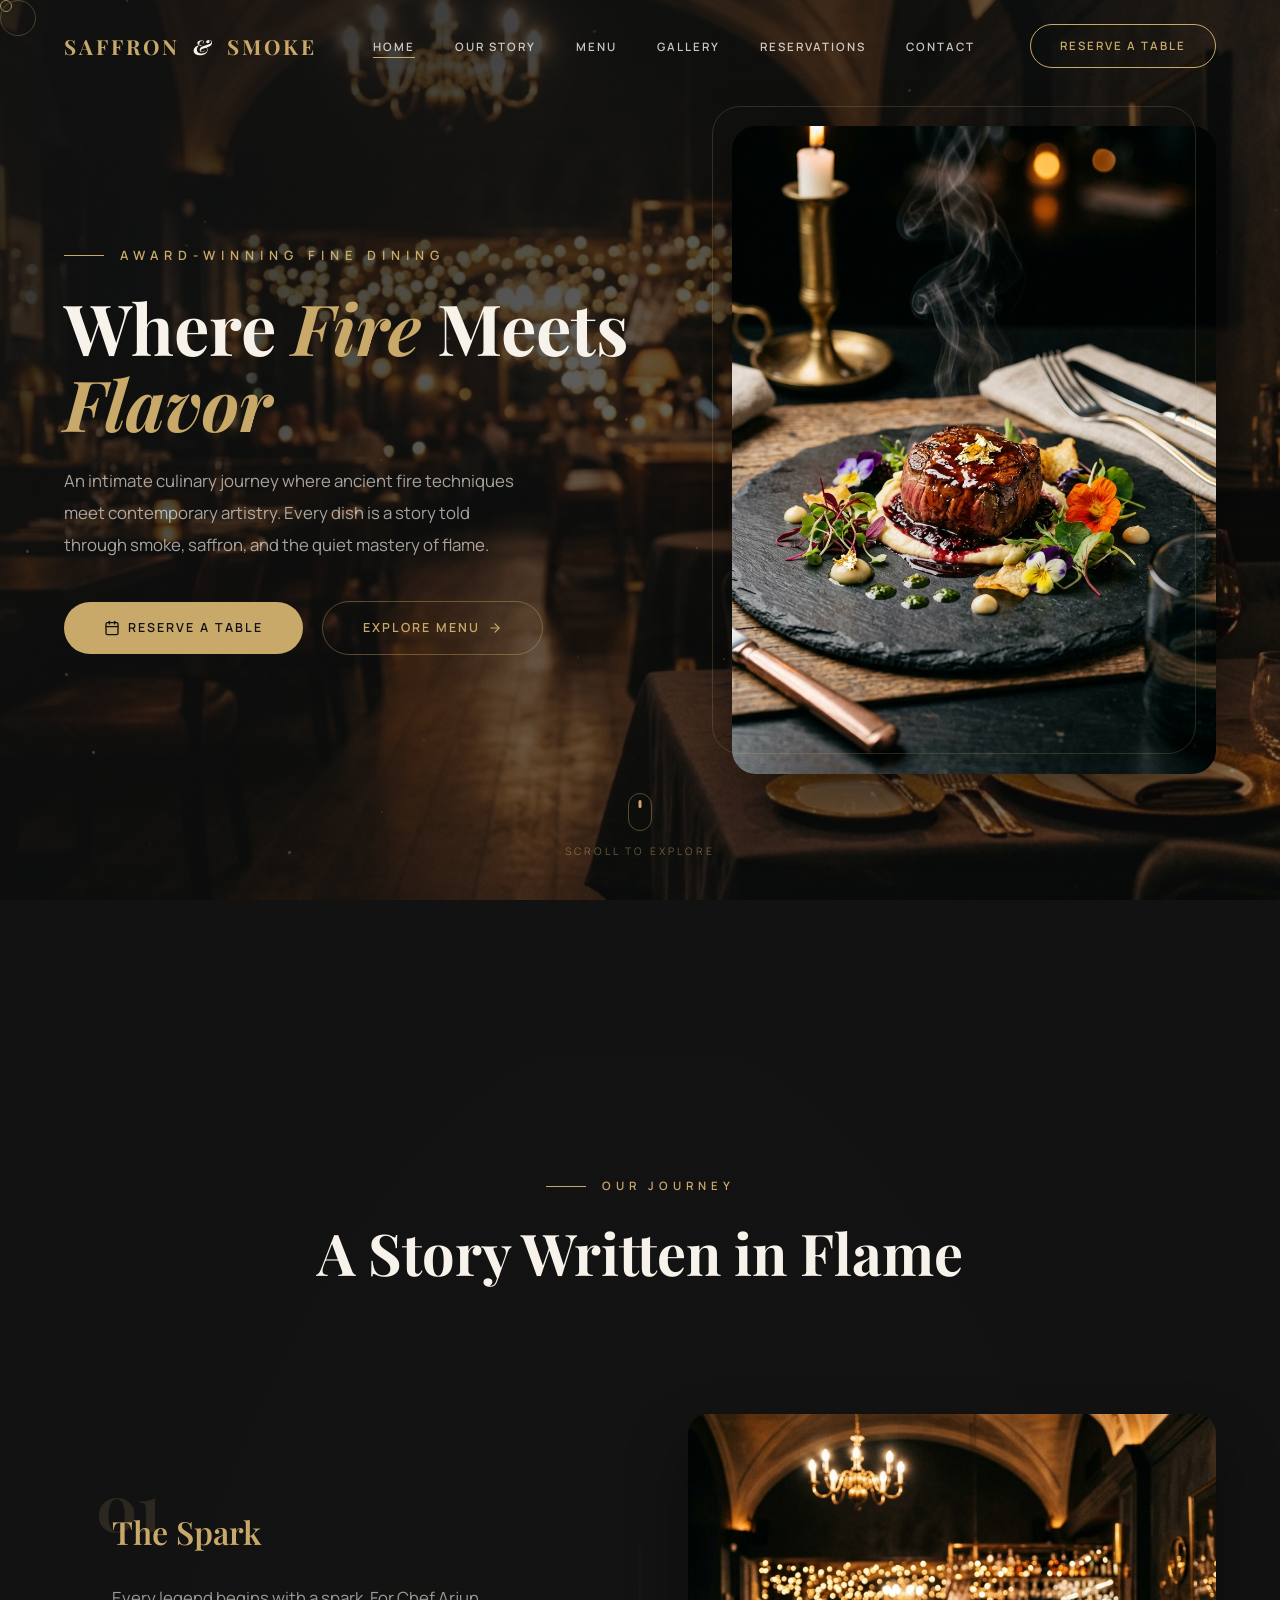
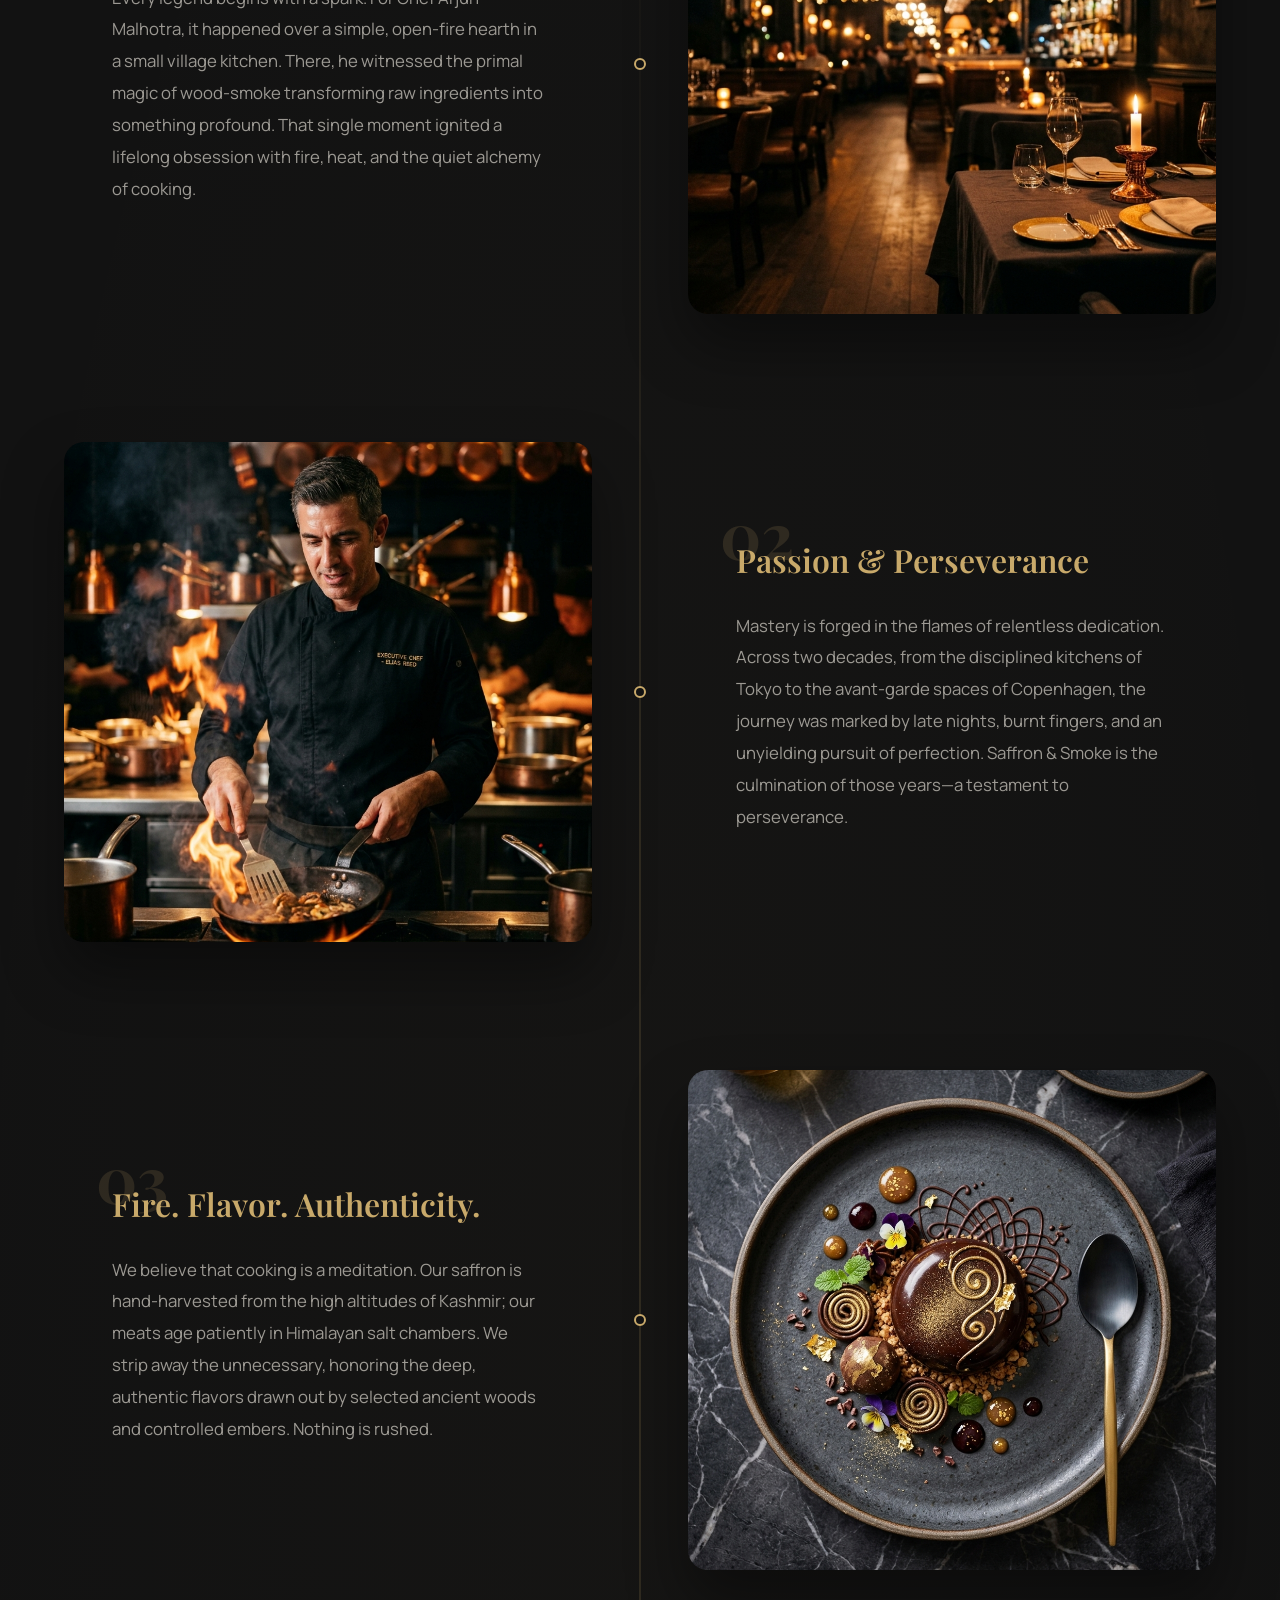
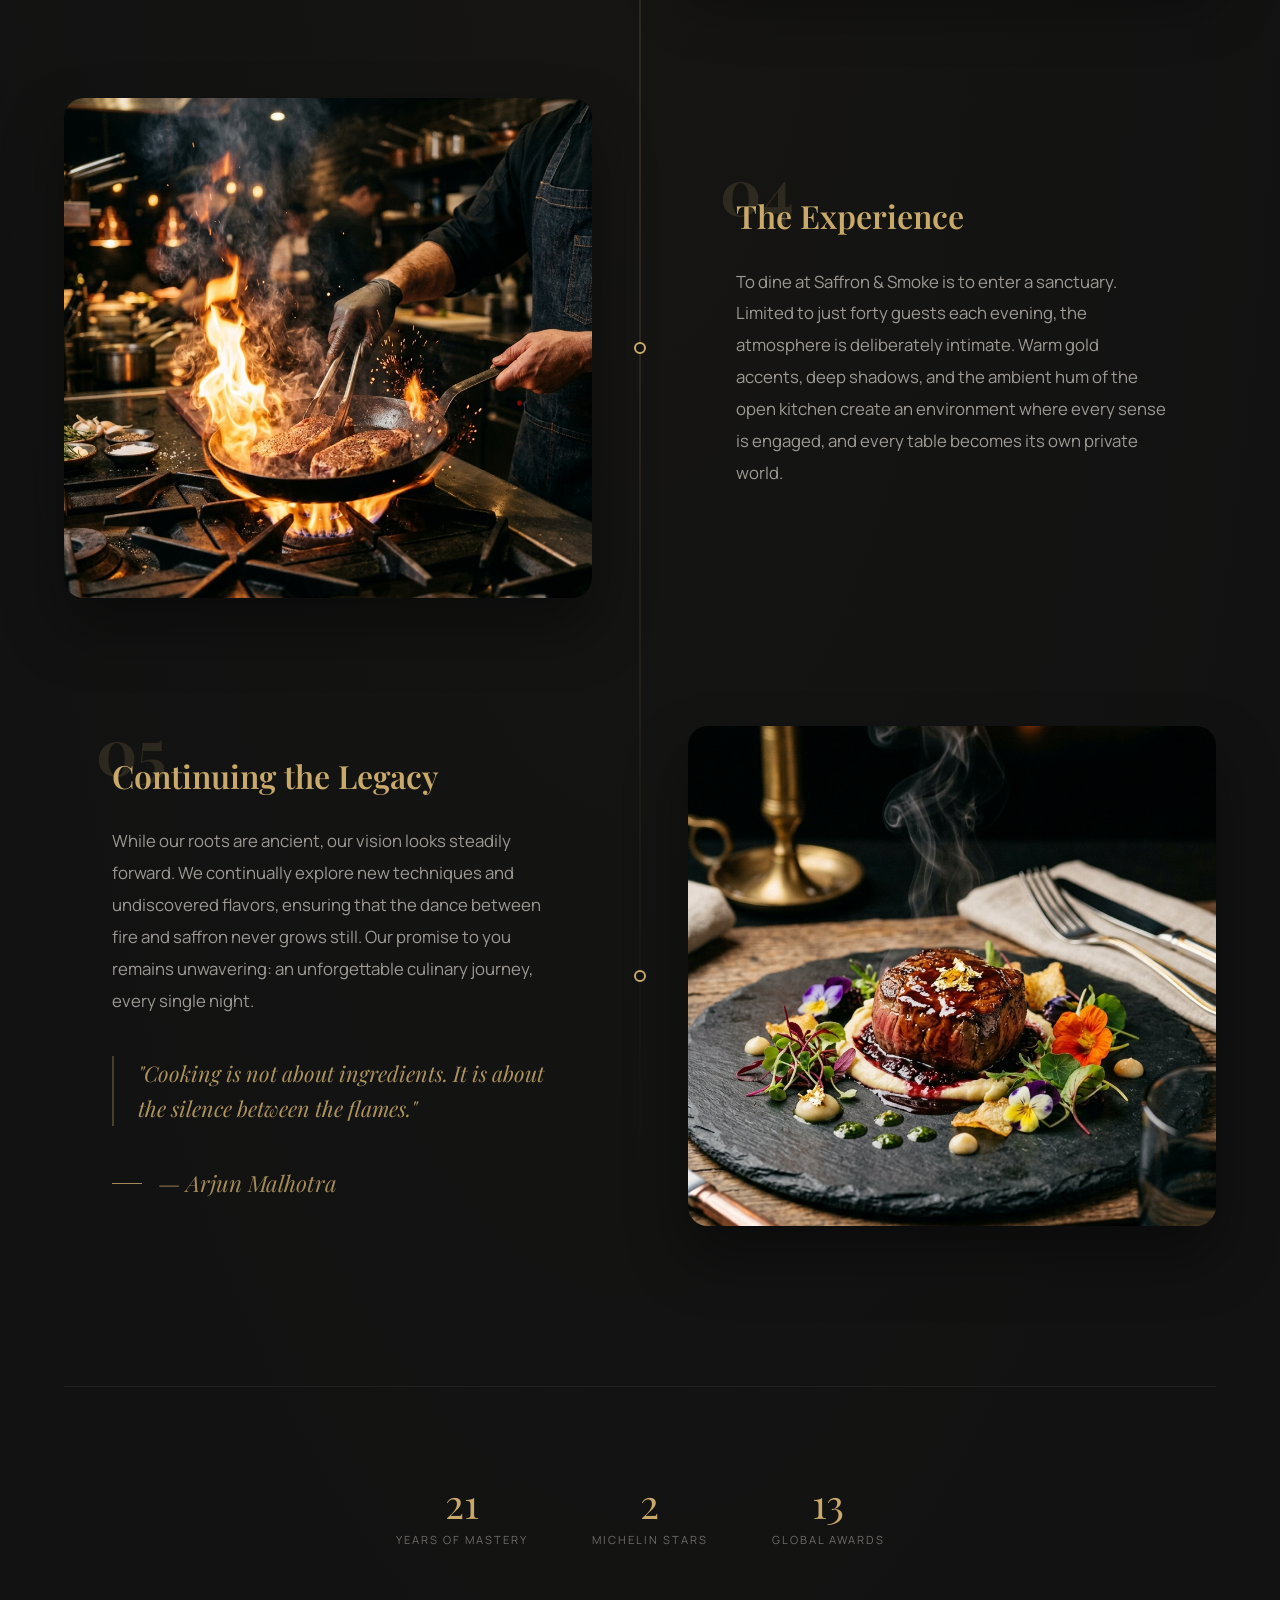
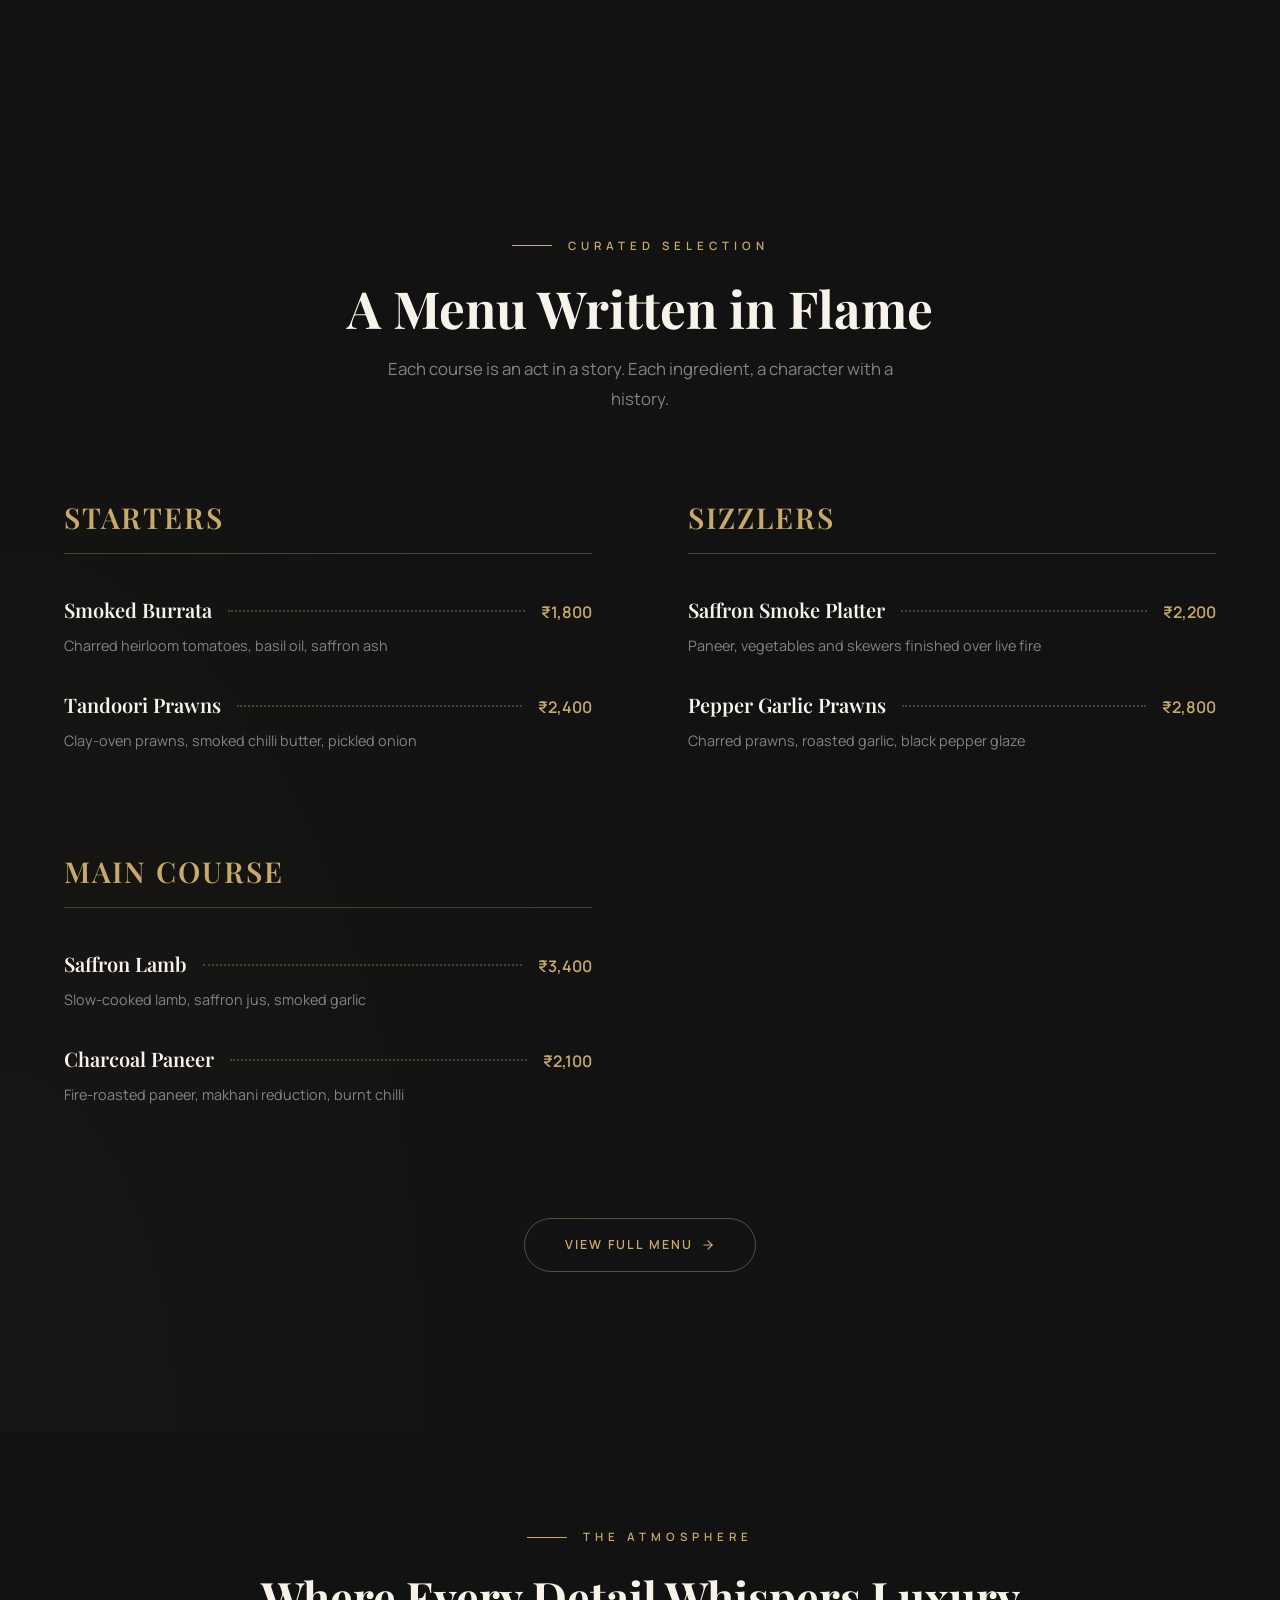
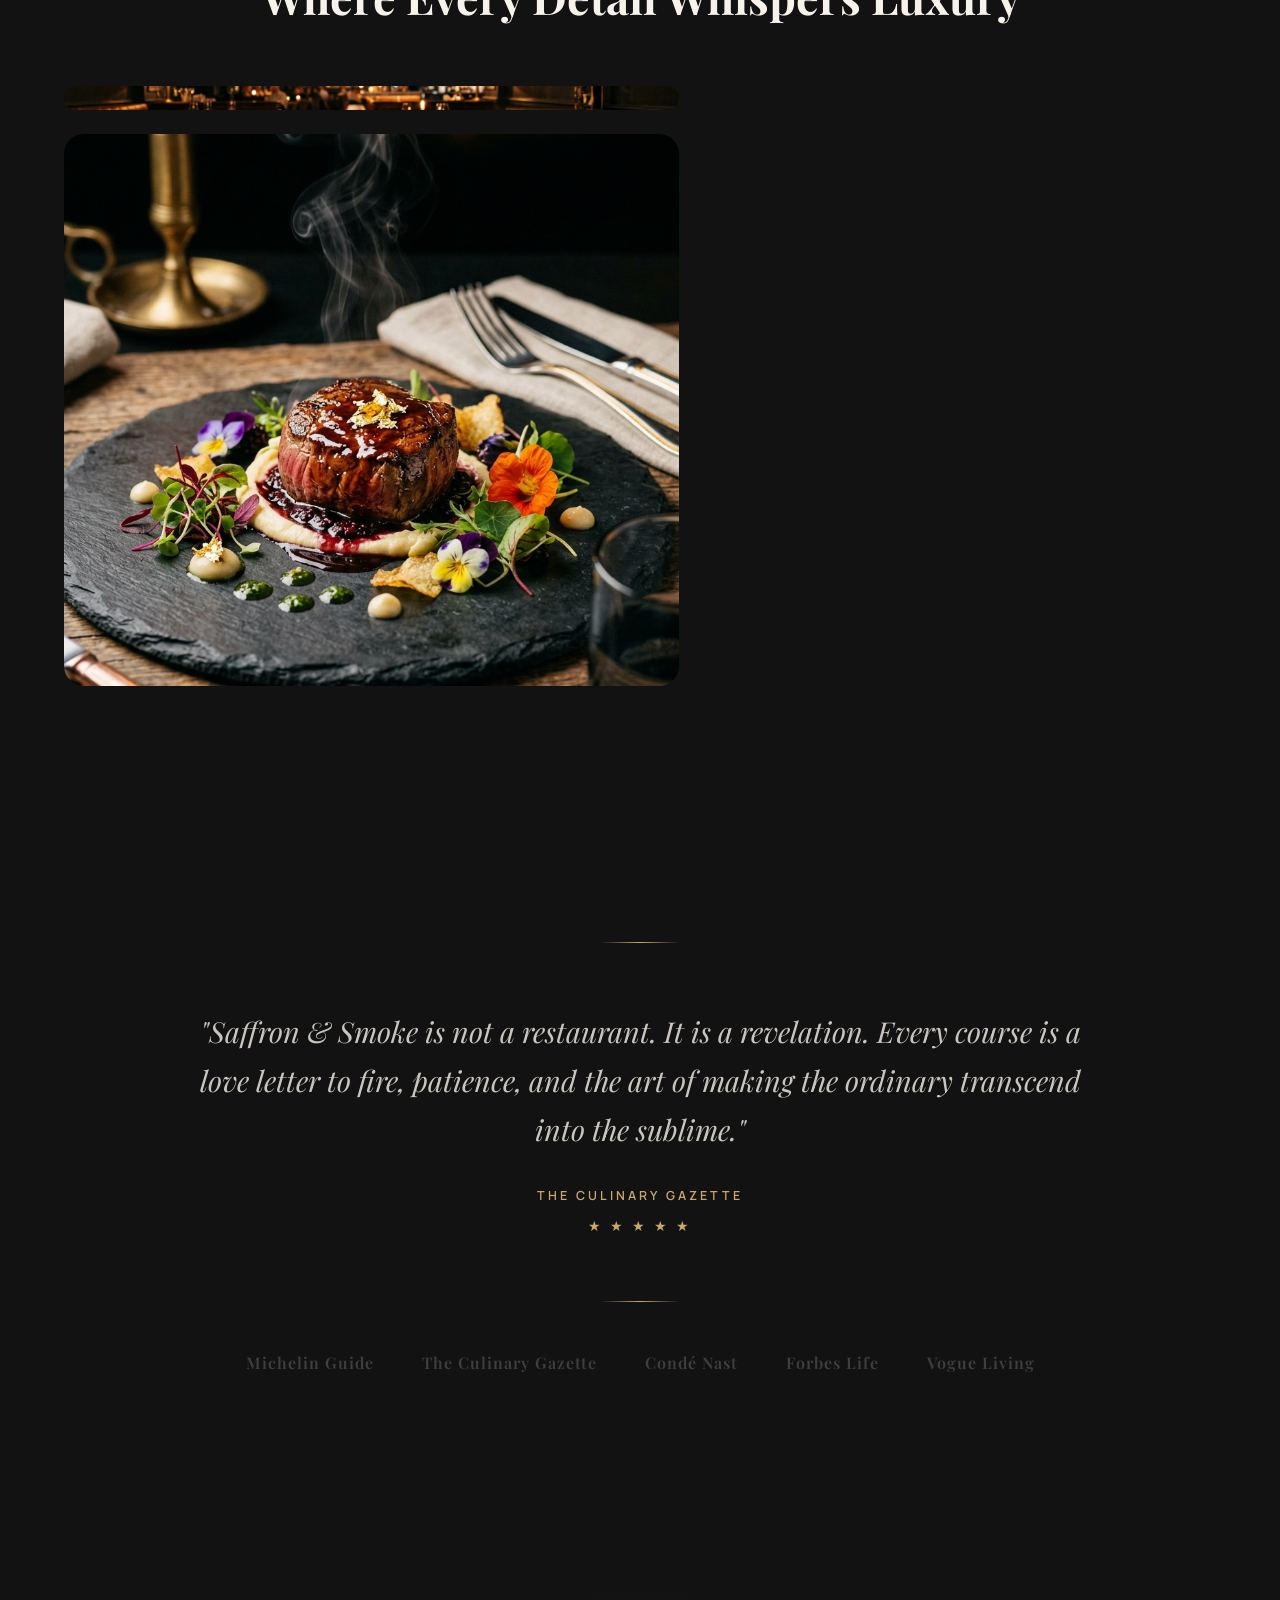
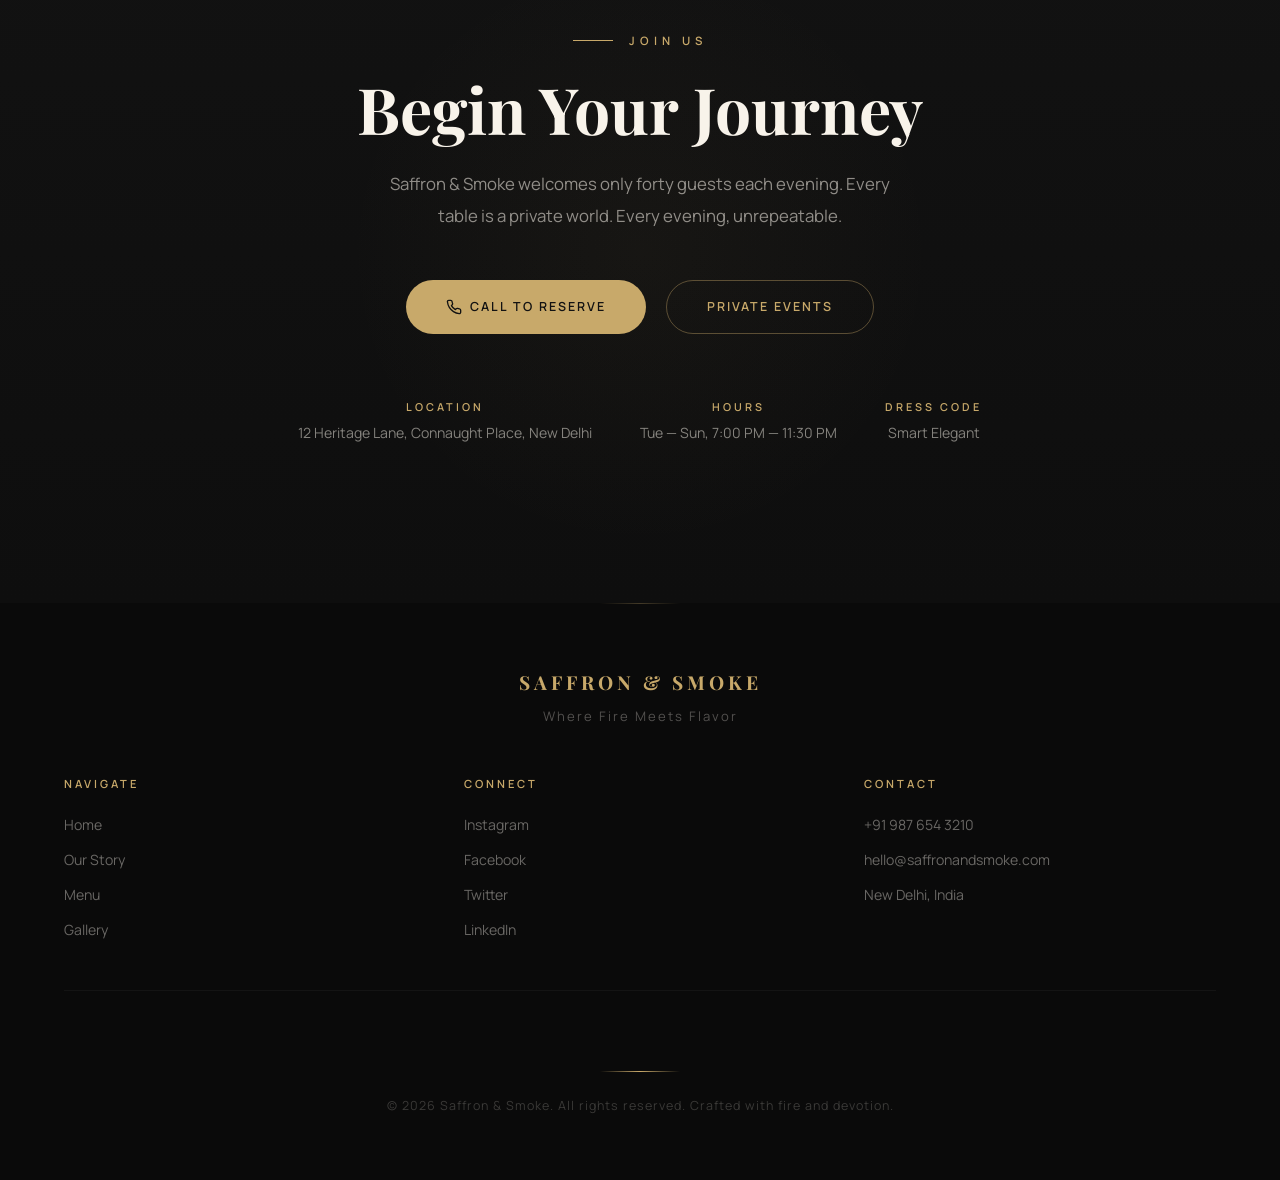
==== commit 81112fc4: "Revert PR 5 to restore previous stable state Co-authored-by: ayushikarn <231871808+ayushikarn@users." ====
--- a/index.html
+++ b/index.html
@@ -126,139 +126,195 @@
     </div>
 
     <!-- ============================================
-         CHEF / OUR STORY SECTION
-    ============================================= -->
-    <section class="chef-section" id="chef">
-        <div class="chef-inner">
-            <!-- Left - Images -->
-            <div class="chef-images reveal reveal-left">
-                <div class="chef-accent-frame" aria-hidden="true"></div>
-                <div class="chef-main-image img-hover-zoom">
-                    <img src="assets/images/chef-portrait.jpg" alt="Executive Chef Arjun Malhotra cooking over open flames in the restaurant kitchen">
-                </div>
-                <div class="chef-secondary-image img-hover-zoom">
-                    <img src="assets/images/chef-cooking.jpg" alt="Chef's hands preparing a gourmet dish over live fire with dramatic flames">
-                </div>
-            </div>
-
-            <!-- Right - Content -->
-            <div class="chef-content reveal reveal-right">
-                <div class="stagger">
-                    <p class="section-label">Know Your Chef</p>
-                    <h2 class="chef-name">Chef Arjun Malhotra</h2>
-                    <p class="chef-title-text">Founder & Executive Chef</p>
-
-                    <p class="chef-philosophy">
-                        With two decades spent mastering the ancient art of live-fire cooking across
-                        the kitchens of Tokyo, Copenhagen, and Mumbai, Chef Arjun created Saffron & Smoke
-                        as a sanctuary — a place where the primal dance of flame and the delicate whisper
-                        of saffron converge into something transcendent.
+         OUR STORY / TIMELINE SECTION
+    ============================================= -->
+    <section class="story-section" id="chef">
+        <div class="story-header reveal">
+            <p class="section-label">Our Journey</p>
+            <h2 class="story-title">A Story Written in Flame</h2>
+        </div>
+
+        <div class="story-timeline">
+            <!-- 1. THE BEGINNING -->
+            <div class="story-item">
+                <div class="story-content reveal reveal-right stagger">
+                    <span class="story-chapter">01</span>
+                    <h3 class="story-heading">The Spark</h3>
+                    <p class="story-text">
+                        Every legend begins with a spark. For Chef Arjun Malhotra, it happened over a simple, open-fire hearth in a small village kitchen. There, he witnessed the primal magic of wood-smoke transforming raw ingredients into something profound. That single moment ignited a lifelong obsession with fire, heat, and the quiet alchemy of cooking.
                     </p>
-
-                    <p class="chef-philosophy">
-                        Every dish at Saffron & Smoke is a meditation on patience. We source our saffron
-                        from the high-altitude fields of Kashmir, our meats are aged in custom-built
-                        Himalayan salt chambers, and our smoking woods are hand-selected from ancient orchards.
-                        Nothing here is rushed. Nothing is ordinary.
+                </div>
+                <div class="story-image reveal reveal-left img-hover-zoom">
+                    <img src="assets/images/hero-bg.jpg" alt="A warm, dimly lit restaurant setting reflecting early inspiration">
+                </div>
+            </div>
+
+            <!-- 2. THE JOURNEY -->
+            <div class="story-item story-item-reverse">
+                <div class="story-content reveal reveal-left stagger">
+                    <span class="story-chapter">02</span>
+                    <h3 class="story-heading">Passion & Perseverance</h3>
+                    <p class="story-text">
+                        Mastery is forged in the flames of relentless dedication. Across two decades, from the disciplined kitchens of Tokyo to the avant-garde spaces of Copenhagen, the journey was marked by late nights, burnt fingers, and an unyielding pursuit of perfection. Saffron & Smoke is the culmination of those years—a testament to perseverance.
                     </p>
-
-                    <blockquote class="chef-quote">
-                        "Cooking is not about ingredients. It is about the silence between the flames —
-                        the moment when heat transforms the ordinary into the unforgettable."
+                </div>
+                <div class="story-image reveal reveal-right img-hover-zoom">
+                    <img src="assets/images/chef-portrait.jpg" alt="Executive Chef Arjun Malhotra looking focused">
+                </div>
+            </div>
+
+            <!-- 3. THE PHILOSOPHY -->
+            <div class="story-item">
+                <div class="story-content reveal reveal-right stagger">
+                    <span class="story-chapter">03</span>
+                    <h3 class="story-heading">Fire. Flavor. Authenticity.</h3>
+                    <p class="story-text">
+                        We believe that cooking is a meditation. Our saffron is hand-harvested from the high altitudes of Kashmir; our meats age patiently in Himalayan salt chambers. We strip away the unnecessary, honoring the deep, authentic flavors drawn out by selected ancient woods and controlled embers. Nothing is rushed.
+                    </p>
+                </div>
+                <div class="story-image reveal reveal-left img-hover-zoom">
+                    <img src="assets/images/signature-dish.jpg" alt="Artful presentation of a signature dish">
+                </div>
+            </div>
+
+            <!-- 4. THE RESTAURANT -->
+            <div class="story-item story-item-reverse">
+                <div class="story-content reveal reveal-left stagger">
+                    <span class="story-chapter">04</span>
+                    <h3 class="story-heading">The Experience</h3>
+                    <p class="story-text">
+                        To dine at Saffron & Smoke is to enter a sanctuary. Limited to just forty guests each evening, the atmosphere is deliberately intimate. Warm gold accents, deep shadows, and the ambient hum of the open kitchen create an environment where every sense is engaged, and every table becomes its own private world.
+                    </p>
+                </div>
+                <div class="story-image reveal reveal-right img-hover-zoom">
+                    <img src="assets/images/chef-cooking.jpg" alt="Chef preparing dishes over an open flame">
+                </div>
+            </div>
+
+            <!-- 5. THE FUTURE -->
+            <div class="story-item">
+                <div class="story-content reveal reveal-right stagger">
+                    <span class="story-chapter">05</span>
+                    <h3 class="story-heading">Continuing the Legacy</h3>
+                    <p class="story-text">
+                        While our roots are ancient, our vision looks steadily forward. We continually explore new techniques and undiscovered flavors, ensuring that the dance between fire and saffron never grows still. Our promise to you remains unwavering: an unforgettable culinary journey, every single night.
+                    </p>
+                    <blockquote class="story-quote">
+                        "Cooking is not about ingredients. It is about the silence between the flames."
                     </blockquote>
-
-                    <div class="chef-signature" aria-label="Chef's signature">
-                        — Arjun Malhotra
-                    </div>
-
-                    <!-- Chef Stats -->
-                    <div class="chef-stats">
-                        <div class="chef-stat reveal">
-                            <span class="chef-stat-number counter" data-target="22">0</span>
-                            <span class="chef-stat-label">Years of Mastery</span>
-                        </div>
-                        <div class="chef-stat reveal">
-                            <span class="chef-stat-number counter" data-target="3">0</span>
-                            <span class="chef-stat-label">Michelin Stars</span>
-                        </div>
-                        <div class="chef-stat reveal">
-                            <span class="chef-stat-number counter" data-target="14">0</span>
-                            <span class="chef-stat-label">Global Awards</span>
-                        </div>
-                    </div>
-                </div>
-            </div>
-        </div>
-    </section>
-
-    <!-- ============================================
-         SIGNATURE EXPERIENCE SECTION
-    ============================================= -->
-    <section class="experience-section" id="menu">
-        <div class="experience-inner">
-            <div class="experience-header reveal">
-                <p class="section-label">The Experience</p>
-                <h2 class="experience-title">A Menu Written in Flame</h2>
-                <p class="experience-subtitle">
+                    <div class="story-signature">— Arjun Malhotra</div>
+                </div>
+                <div class="story-image reveal reveal-left img-hover-zoom">
+                    <img src="assets/images/hero-dish.jpg" alt="A visionary look at a perfectly executed dish">
+                </div>
+            </div>
+        </div>
+
+        <!-- Chef Stats Re-integrated neatly below the story -->
+        <div class="chef-stats-container">
+            <div class="chef-stats">
+                <div class="chef-stat reveal">
+                    <span class="chef-stat-number counter" data-target="22">0</span>
+                    <span class="chef-stat-label">Years of Mastery</span>
+                </div>
+                <div class="chef-stat reveal">
+                    <span class="chef-stat-number counter" data-target="3">0</span>
+                    <span class="chef-stat-label">Michelin Stars</span>
+                </div>
+                <div class="chef-stat reveal">
+                    <span class="chef-stat-number counter" data-target="14">0</span>
+                    <span class="chef-stat-label">Global Awards</span>
+                </div>
+            </div>
+        </div>
+    </section>
+
+    <!-- ============================================
+         MENU PREVIEW SECTION
+    ============================================= -->
+    <section class="menu-section" id="menu">
+        <div class="menu-inner">
+            <div class="menu-header reveal">
+                <p class="section-label">Curated Selection</p>
+                <h2 class="menu-title">A Menu Written in Flame</h2>
+                <p class="menu-subtitle">
                     Each course is an act in a story. Each ingredient, a character with a history.
                 </p>
             </div>
 
-            <div class="experience-grid stagger">
-                <!-- Card 1 -->
-                <div class="experience-card glass reveal">
-                    <div class="experience-card-image img-hover-zoom">
-                        <img src="assets/images/hero-dish.jpg" alt="The Ember Tasting — signature tasting menu course">
-                    </div>
-                    <div class="experience-card-content">
-                        <span class="experience-card-number">01</span>
-                        <h3 class="experience-card-title">The Ember Tasting</h3>
-                        <p class="experience-card-text">
-                            A seven-course journey through fire-kissed flavors,
-                            beginning with our signature saffron amuse-bouche and
-                            concluding with a smoked vanilla ceremony.
-                        </p>
-                        <span class="experience-card-price">₹18,500 per guest</span>
-                    </div>
-                </div>
-
-                <!-- Card 2 -->
-                <div class="experience-card glass reveal">
-                    <div class="experience-card-image img-hover-zoom">
-                        <img src="assets/images/signature-dish.jpg" alt="Chef's Table — private dining experience">
-                    </div>
-                    <div class="experience-card-content">
-                        <span class="experience-card-number">02</span>
-                        <h3 class="experience-card-title">Chef's Table</h3>
-                        <p class="experience-card-text">
-                            An intimate evening at our obsidian counter, mere steps from
-                            the open flame. Watch your courses come alive, narrated by
-                            Chef Arjun himself.
-                        </p>
-                        <span class="experience-card-price">₹32,000 per guest</span>
-                    </div>
-                </div>
-
-                <!-- Card 3 -->
-                <div class="experience-card glass reveal">
-                    <div class="experience-card-image img-hover-zoom">
-                        <img src="assets/images/chef-cooking.jpg" alt="The Smoke Room — private event space">
-                    </div>
-                    <div class="experience-card-content">
-                        <span class="experience-card-number">03</span>
-                        <h3 class="experience-card-title">The Smoke Room</h3>
-                        <p class="experience-card-text">
-                            Our private sanctum for celebrations that demand the
-                            extraordinary. Bespoke menus, rare vintages, and an
-                            atmosphere of absolute refinement.
-                        </p>
-                        <span class="experience-card-price">By Private Inquiry</span>
-                    </div>
-                </div>
-            </div>
-
-            <div class="experience-cta reveal">
-                <a href="#reservations" class="btn btn-outline magnetic-btn">
+            <div class="menu-grid stagger">
+                <!-- Starters -->
+                <div class="menu-category reveal">
+                    <h3 class="menu-category-title">Starters</h3>
+
+                    <div class="menu-item reveal-item">
+                        <div class="menu-item-header">
+                            <h4 class="menu-item-name">Smoked Burrata</h4>
+                            <div class="menu-item-dots"></div>
+                            <span class="menu-item-price">₹1,800</span>
+                        </div>
+                        <p class="menu-item-text">Charred heirloom tomatoes, basil oil, saffron ash</p>
+                    </div>
+
+                    <div class="menu-item reveal-item">
+                        <div class="menu-item-header">
+                            <h4 class="menu-item-name">Tandoori Prawns</h4>
+                            <div class="menu-item-dots"></div>
+                            <span class="menu-item-price">₹2,400</span>
+                        </div>
+                        <p class="menu-item-text">Clay-oven prawns, smoked chilli butter, pickled onion</p>
+                    </div>
+                </div>
+
+                <!-- Sizzlers -->
+                <div class="menu-category reveal">
+                    <h3 class="menu-category-title">Sizzlers</h3>
+
+                    <div class="menu-item reveal-item">
+                        <div class="menu-item-header">
+                            <h4 class="menu-item-name">Saffron Smoke Platter</h4>
+                            <div class="menu-item-dots"></div>
+                            <span class="menu-item-price">₹2,200</span>
+                        </div>
+                        <p class="menu-item-text">Paneer, vegetables and skewers finished over live fire</p>
+                    </div>
+
+                    <div class="menu-item reveal-item">
+                        <div class="menu-item-header">
+                            <h4 class="menu-item-name">Pepper Garlic Prawns</h4>
+                            <div class="menu-item-dots"></div>
+                            <span class="menu-item-price">₹2,800</span>
+                        </div>
+                        <p class="menu-item-text">Charred prawns, roasted garlic, black pepper glaze</p>
+                    </div>
+                </div>
+
+                <!-- Main Course -->
+                <div class="menu-category reveal">
+                    <h3 class="menu-category-title">Main Course</h3>
+
+                    <div class="menu-item reveal-item">
+                        <div class="menu-item-header">
+                            <h4 class="menu-item-name">Saffron Lamb</h4>
+                            <div class="menu-item-dots"></div>
+                            <span class="menu-item-price">₹3,400</span>
+                        </div>
+                        <p class="menu-item-text">Slow-cooked lamb, saffron jus, smoked garlic</p>
+                    </div>
+
+                    <div class="menu-item reveal-item">
+                        <div class="menu-item-header">
+                            <h4 class="menu-item-name">Charcoal Paneer</h4>
+                            <div class="menu-item-dots"></div>
+                            <span class="menu-item-price">₹2,100</span>
+                        </div>
+                        <p class="menu-item-text">Fire-roasted paneer, makhani reduction, burnt chilli</p>
+                    </div>
+                </div>
+            </div>
+
+            <div class="menu-cta reveal">
+                <a href="menu.html" class="btn btn-outline magnetic-btn">
                     View Full Menu
                     <svg width="14" height="14" viewBox="0 0 24 24" fill="none" stroke="currentColor" stroke-width="2" stroke-linecap="round" stroke-linejoin="round"><line x1="5" y1="12" x2="19" y2="12"></line><polyline points="12 5 19 12 12 19"></polyline></svg>
                 </a>
--- a/styles.css
+++ b/styles.css
@@ -736,106 +736,30 @@
 
 
 /* ==========================================================
-   §10  CHEF SECTION
-   ========================================================== */
-
-.chef-section {
+   §10  STORY / TIMELINE SECTION
+   ========================================================== */
+
+.story-section {
   background: var(--clr-bg);
   padding: var(--sp-3xl) var(--side-padding) var(--sp-4xl);
   position: relative;
   overflow: hidden;
 }
 
-.chef-section::before {
+.story-section::before {
   content: '';
   position: absolute;
   top: 0;
-  right: 0;
-  width: 40%;
+  left: 0;
+  width: 100%;
   height: 100%;
   background: radial-gradient(
-    ellipse at top right,
-    rgba(200, 169, 106, 0.03) 0%,
-    transparent 70%
+    ellipse at center,
+    rgba(200, 169, 106, 0.02) 0%,
+    transparent 80%
   );
   pointer-events: none;
-}
-
-/* ── Inner Grid ───────────────────────────────────────── */
-
-.chef-inner {
-  max-width: var(--max-width);
-  margin: 0 auto;
-  display: grid;
-  grid-template-columns: 1fr 1fr;
-  gap: var(--sp-2xl);
-  align-items: center;
-}
-
-/* ── Images ───────────────────────────────────────────── */
-
-.chef-images {
-  position: relative;
-  padding: 2rem;
-}
-
-.chef-main-image {
-  border-radius: var(--radius-xl);
-  overflow: hidden;
-  position: relative;
-  box-shadow: var(--shadow-chef);
-}
-
-.chef-main-image img {
-  width: 100%;
-  height: 600px;
-  object-fit: cover;
-  transition: transform 0.6s var(--ease-smooth);
-}
-
-.chef-main-image:hover img {
-  transform: scale(1.05);
-}
-
-.chef-secondary-image {
-  position: absolute;
-  bottom: -30px;
-  right: -30px;
-  width: 55%;
-  border-radius: var(--radius-lg);
-  overflow: hidden;
-  box-shadow: var(--shadow-card);
-  border: 3px solid var(--clr-bg);
-  z-index: 2;
-}
-
-.chef-secondary-image img {
-  width: 100%;
-  height: 280px;
-  object-fit: cover;
-  transition: transform 0.6s var(--ease-smooth);
-}
-
-.chef-secondary-image:hover img {
-  transform: scale(1.05);
-}
-
-.chef-accent-frame {
-  position: absolute;
-  top: -10px;
-  left: -10px;
-  width: 120px;
-  height: 120px;
-  border-top: 1px solid var(--clr-gold-30);
-  border-left: 1px solid var(--clr-gold-30);
-  pointer-events: none;
-  z-index: 3;
-}
-
-/* ── Content ──────────────────────────────────────────── */
-
-.chef-content {
-  position: relative;
+  z-index: 0;
 }
 
 /* ── Shared Section Label ─────────────────────────────── */
@@ -861,57 +785,164 @@
   flex-shrink: 0;
 }
 
-/* ── Chef Typography ──────────────────────────────────── */
-
-.chef-name {
+/* ── Story Header ─────────────────────────────────────── */
+
+.story-header {
+  position: relative;
+  z-index: 1;
+  text-align: center;
+  margin-bottom: var(--sp-3xl);
+}
+
+.story-header .section-label {
+  justify-content: center;
+}
+
+.story-title {
   font-family: var(--ff-heading);
-  font-size: clamp(2.2rem, 3.5vw, 3.2rem);
+  font-size: clamp(2.5rem, 4.5vw, 4rem);
   color: var(--clr-ivory);
   line-height: 1.15;
-  margin-bottom: 0.5rem;
+  margin-top: 0.5rem;
+}
+
+/* ── Story Timeline ───────────────────────────────────── */
+
+.story-timeline {
+  max-width: var(--max-width);
+  margin: 0 auto;
+  position: relative;
+  z-index: 1;
+}
+
+/* The vertical line in the center (Desktop/Laptop) */
+.story-timeline::before {
+  content: '';
+  position: absolute;
+  top: 0;
+  bottom: 0;
+  left: 50%;
+  width: 1px;
+  background: linear-gradient(to bottom, transparent, var(--clr-gold-30), var(--clr-gold-30), transparent);
+  transform: translateX(-50%);
+}
+
+.story-item {
+  display: grid;
+  grid-template-columns: 1fr 1fr;
+  gap: var(--sp-2xl);
+  align-items: center;
+  margin-bottom: var(--sp-3xl);
+  position: relative;
+}
+
+.story-item:last-child {
+  margin-bottom: 0;
+}
+
+/* The dot on the timeline */
+.story-item::after {
+  content: '';
+  position: absolute;
+  top: 50%;
+  left: 50%;
+  transform: translate(-50%, -50%);
+  width: 12px;
+  height: 12px;
+  border-radius: 50%;
+  background: var(--clr-bg);
+  border: 2px solid var(--clr-gold);
+  z-index: 2;
+  transition: all 0.4s var(--ease-smooth);
+}
+
+.story-item:hover::after {
+  background: var(--clr-gold);
+  box-shadow: 0 0 15px rgba(200, 169, 106, 0.4);
+}
+
+/* ── Story Content & Image ────────────────────────────── */
+
+.story-content {
+  padding: 0 3rem;
+  position: relative;
+}
+
+.story-item-reverse .story-content {
+  order: 2;
+}
+
+.story-image {
+  border-radius: var(--radius-lg);
+  overflow: hidden;
+  box-shadow: var(--shadow-chef);
+  height: 500px; /* Cinematic aspect ratio */
+  position: relative;
+}
+
+.story-image img {
+  width: 100%;
+  height: 100%;
+  object-fit: cover;
+  transition: transform 0.8s var(--ease-smooth);
+}
+
+.story-item:hover .story-image img {
+  transform: scale(1.05);
+}
+
+/* ── Typography within Timeline ───────────────────────── */
+
+.story-chapter {
+  font-family: var(--ff-heading);
+  font-size: 4rem;
+  color: rgba(200, 169, 106, 0.15);
   font-weight: 700;
-}
-
-.chef-title-text {
-  font-family: var(--ff-body);
+  line-height: 1;
+  position: absolute;
+  top: -2rem;
+  left: 2rem;
+  z-index: -1;
+}
+
+.story-heading {
+  font-family: var(--ff-heading);
+  font-size: 2rem;
   color: var(--clr-gold);
-  font-size: 0.95rem;
-  font-style: italic;
-  letter-spacing: 1px;
-  margin-bottom: var(--sp-lg);
-}
-
-.chef-philosophy {
+  margin-bottom: 1.5rem;
+  font-weight: 600;
+}
+
+.story-text {
   color: var(--clr-ivory-60);
-  font-size: 1rem;
-  line-height: 1.95;
-  margin-bottom: var(--sp-lg);
-}
-
-.chef-quote {
+  font-size: 1.05rem;
+  line-height: 1.9;
+  margin-bottom: 1rem;
+}
+
+.story-quote {
   font-family: var(--ff-heading);
   font-size: 1.35rem;
   color: var(--clr-gold-85);
   font-style: italic;
   line-height: 1.6;
   border-left: 2px solid var(--clr-gold-30);
-  padding-left: 2rem;
-  margin: 3rem 0;
-}
-
-.chef-signature {
+  padding-left: 1.5rem;
+  margin: 2.5rem 0;
+}
+
+.story-signature {
   font-family: var(--ff-heading);
-  font-size: 1.6rem;
+  font-size: 1.4rem;
   color: var(--clr-gold);
   font-style: italic;
-  opacity: 0.6;
-  margin-top: 2rem;
+  opacity: 0.8;
   display: flex;
   align-items: center;
   gap: 1rem;
 }
 
-.chef-signature::before {
+.story-signature::before {
   content: '';
   width: 30px;
   height: 1px;
@@ -919,13 +950,21 @@
   flex-shrink: 0;
 }
 
-/* ── Chef Stats ───────────────────────────────────────── */
+/* ── Stats Container ──────────────────────────────────── */
+
+.chef-stats-container {
+  max-width: var(--max-width);
+  margin: 0 auto;
+  position: relative;
+  z-index: 2;
+}
 
 .chef-stats {
   display: flex;
-  gap: 3rem;
-  margin-top: 3rem;
-  padding-top: 3rem;
+  justify-content: center;
+  gap: 4rem;
+  margin-top: var(--sp-4xl);
+  padding-top: var(--sp-2xl);
   border-top: 1px solid var(--clr-white-06);
 }
 
@@ -958,15 +997,45 @@
 
 .reveal {
   opacity: 0;
-  transform: translateY(50px);
+  transform: translateY(30px); /* Slightly gentler movement */
+  transition:
+    opacity 1.2s var(--ease-smooth),
+    transform 1.2s var(--ease-smooth); /* Slower, more premium feel */
+}
+
+.reveal.active {
+  opacity: 1;
+  transform: translateY(0);
+}
+
+/* ── Menu Item Sequential Reveal ──────────────────────── */
+
+.reveal-item {
+  opacity: 0;
+  transform: translateY(15px);
   transition:
     opacity 0.8s var(--ease-smooth),
     transform 0.8s var(--ease-smooth);
 }
 
-.reveal.active {
+.reveal-item.active {
   opacity: 1;
   transform: translateY(0);
+}
+
+/* ── Image Scale Reveal (Cinematic) ───────────────────── */
+
+.reveal-scale {
+  opacity: 0;
+  transform: scale(1.03);
+  transition:
+    opacity 1.5s var(--ease-smooth),
+    transform 1.5s var(--ease-smooth);
+}
+
+.reveal-scale.active {
+  opacity: 1;
+  transform: scale(1);
 }
 
 /* ── Direction Variants ───────────────────────────────── */
@@ -1005,6 +1074,10 @@
 .stagger > *:nth-child(4) { transition-delay: 0.4s; }
 .stagger > *:nth-child(5) { transition-delay: 0.5s; }
 .stagger > *:nth-child(6) { transition-delay: 0.6s; }
+.stagger > *:nth-child(7) { transition-delay: 0.7s; }
+.stagger > *:nth-child(8) { transition-delay: 0.8s; }
+.stagger > *:nth-child(9) { transition-delay: 0.9s; }
+.stagger > *:nth-child(10) { transition-delay: 1.0s; }
 
 
 /* ==========================================================
@@ -1069,17 +1142,17 @@
 
 
 /* ==========================================================
-   §12b  EXPERIENCE / MENU SECTION
-   ========================================================== */
-
-.experience-section {
+   §12b  MENU REDESIGN SECTION
+   ========================================================== */
+
+.menu-section {
   background: var(--clr-bg);
   padding: 8rem 5% 10rem;
   position: relative;
   overflow: hidden;
 }
 
-.experience-section::before {
+.menu-section::before {
   content: '';
   position: absolute;
   bottom: 0;
@@ -1090,21 +1163,98 @@
   pointer-events: none;
 }
 
-.experience-inner {
-  max-width: 1400px;
+.full-menu-section {
+  padding-top: 4rem;
+  padding-bottom: 0; /* Let the background images stretch to the bottom */
+}
+
+/* ── Menu Image Breaks & Layouts ────────────────────────────── */
+
+.menu-image-break {
+  position: relative;
+  width: 100%;
+  background-size: cover;
+  background-position: center;
+  padding: 8rem 5%;
+  margin: 4rem 0;
+  overflow: hidden;
+  /* background-attachment: fixed is removed in favor of JS parallax for smoother, more consistent effect across browsers */
+}
+
+@media (max-width: 768px) {
+  .menu-image-break {
+    padding: 6rem 5%;
+    margin: 2rem 0;
+  }
+}
+
+.menu-image-overlay {
+  position: absolute;
+  inset: 0;
+  background: linear-gradient(
+    90deg,
+    rgba(18, 18, 18, 0.95) 0%,
+    rgba(18, 18, 18, 0.6) 50%,
+    rgba(18, 18, 18, 0.95) 100%
+  );
+  z-index: 1;
+}
+
+.menu-image-break .menu-inner {
+  position: relative;
+  z-index: 2;
+}
+
+.menu-spacer {
+  display: block;
+}
+
+@media (max-width: 768px) {
+  .menu-spacer {
+    display: none;
+  }
+}
+
+.menu-inner {
+  max-width: 1200px;
   margin: 0 auto;
 }
 
-.experience-header {
+.menu-page-header {
+  padding: 10rem 5% 4rem;
+  text-align: center;
+}
+
+.menu-page-header .section-label {
+  justify-content: center;
+}
+
+.menu-page-title {
+  font-family: var(--ff-heading);
+  font-size: clamp(2.5rem, 5vw, 4rem);
+  color: var(--clr-ivory);
+  line-height: 1.1;
+  margin-bottom: 1.5rem;
+}
+
+.menu-page-subtitle {
+  color: rgba(248, 243, 234, 0.55);
+  font-size: 1.05rem;
+  line-height: 1.9;
+  max-width: 500px;
+  margin: 0 auto;
+}
+
+.menu-header {
   text-align: center;
   margin-bottom: 5rem;
 }
 
-.experience-header .section-label {
+.menu-header .section-label {
   justify-content: center;
 }
 
-.experience-title {
+.menu-title {
   font-family: var(--ff-heading);
   font-size: clamp(2.2rem, 4vw, 3.5rem);
   color: var(--clr-ivory);
@@ -1112,7 +1262,7 @@
   margin-bottom: 1rem;
 }
 
-.experience-subtitle {
+.menu-subtitle {
   color: rgba(248, 243, 234, 0.5);
   font-size: 1.05rem;
   line-height: 1.8;
@@ -1120,81 +1270,76 @@
   margin: 0 auto;
 }
 
-.experience-grid {
+.menu-grid {
   display: grid;
-  grid-template-columns: repeat(3, 1fr);
-  gap: 2.5rem;
-  margin-bottom: 4rem;
-}
-
-.experience-card {
-  border-radius: var(--radius-lg);
-  overflow: hidden;
-  transition: transform 0.5s var(--ease-smooth), box-shadow 0.5s var(--ease-smooth);
-  cursor: pointer;
-}
-
-.experience-card:hover {
-  transform: translateY(-8px);
-  box-shadow: 0 25px 60px rgba(0, 0, 0, 0.4), 0 0 40px rgba(200, 169, 106, 0.06);
-}
-
-.experience-card-image {
-  width: 100%;
-  height: 260px;
-  overflow: hidden;
-}
-
-.experience-card-image img {
-  width: 100%;
-  height: 100%;
-  object-fit: cover;
-  transition: transform 0.6s var(--ease-smooth);
-}
-
-.experience-card:hover .experience-card-image img {
-  transform: scale(1.08);
-}
-
-.experience-card-content {
-  padding: 2rem;
-}
-
-.experience-card-number {
+  grid-template-columns: repeat(2, 1fr);
+  gap: 4rem 6rem;
+  margin-bottom: 5rem;
+}
+
+.menu-category {
+  margin-bottom: 2rem;
+}
+
+.menu-category-title {
   font-family: var(--ff-heading);
-  font-size: 2.5rem;
-  color: rgba(200, 169, 106, 0.15);
-  font-weight: 700;
-  line-height: 1;
-  display: block;
-  margin-bottom: 0.8rem;
-}
-
-.experience-card-title {
+  font-size: 1.8rem;
+  color: var(--clr-gold);
+  margin-bottom: 2.5rem;
+  font-weight: 600;
+  border-bottom: 1px solid var(--clr-gold-30);
+  padding-bottom: 0.8rem;
+  text-transform: uppercase;
+  letter-spacing: 2px;
+}
+
+.menu-item {
+  margin-bottom: 2rem;
+}
+
+.menu-item:last-child {
+  margin-bottom: 0;
+}
+
+.menu-item-header {
+  display: flex;
+  align-items: baseline;
+  justify-content: space-between;
+  margin-bottom: 0.5rem;
+}
+
+.menu-item-name {
   font-family: var(--ff-heading);
-  font-size: 1.4rem;
+  font-size: 1.25rem;
   color: var(--clr-ivory);
-  margin-bottom: 0.8rem;
   font-weight: 600;
-}
-
-.experience-card-text {
+  white-space: nowrap;
+}
+
+.menu-item-dots {
+  flex-grow: 1;
+  border-bottom: 2px dotted rgba(200, 169, 106, 0.3);
+  margin: 0 1rem;
+  position: relative;
+  top: -6px; /* Adjust to align visually with the baseline of text */
+}
+
+.menu-item-price {
+  font-family: var(--ff-body);
+  font-size: 1rem;
+  color: var(--clr-gold);
+  font-weight: 600;
+  white-space: nowrap;
+}
+
+.menu-item-text {
   color: rgba(248, 243, 234, 0.5);
   font-size: 0.9rem;
-  line-height: 1.8;
-  margin-bottom: 1.2rem;
-}
-
-.experience-card-price {
-  font-family: var(--ff-body);
-  font-size: 0.78rem;
-  text-transform: uppercase;
-  letter-spacing: 2px;
-  color: var(--clr-gold);
-  font-weight: 600;
-}
-
-.experience-cta {
+  line-height: 1.6;
+  max-width: 85%;
+}
+
+.menu-cta {
   text-align: center;
 }
 
@@ -1526,6 +1671,10 @@
 
 @media (max-width: 1024px) {
 
+  .menu-grid {
+    gap: 3rem 4rem;
+  }
+
   .hero-content {
     flex-direction: column;
     text-align: center;
@@ -1555,25 +1704,36 @@
     width: 65%;
   }
 
-  .chef-inner {
+  .story-timeline::before {
+    display: none;
+  }
+
+  .story-item {
     grid-template-columns: 1fr;
     gap: var(--sp-xl);
   }
 
-  .chef-images {
-    max-width: 500px;
-    margin: 0 auto;
-  }
-
-  .chef-content {
+  .story-item::after {
+    display: none;
+  }
+
+  .story-item-reverse .story-content {
+    order: unset;
+  }
+
+  .story-content {
+    padding: 0;
     text-align: center;
   }
 
-  .section-label {
-    justify-content: center;
-  }
-
-  .chef-quote {
+  .story-chapter {
+    position: static;
+    display: block;
+    margin-bottom: 1rem;
+    color: var(--clr-gold-30);
+  }
+
+  .story-quote {
     border-left: none;
     padding-left: 0;
     border-top: 1px solid var(--clr-gold-30);
@@ -1581,7 +1741,11 @@
     padding: 2rem 0;
   }
 
-  .chef-signature {
+  .story-signature {
+    justify-content: center;
+  }
+
+  .section-label {
     justify-content: center;
   }
 
@@ -1589,9 +1753,9 @@
     justify-content: center;
   }
 
-  .experience-grid {
+  .menu-grid {
     grid-template-columns: 1fr;
-    max-width: 500px;
+    max-width: 600px;
     margin: 0 auto 4rem;
   }
 
@@ -1677,25 +1841,41 @@
     font-size: clamp(2.2rem, 8vw, 3.5rem);
   }
 
-  .chef-section {
+  .story-section {
     padding: 5rem var(--side-padding) 6rem;
   }
 
-  .chef-inner {
-    gap: 3rem;
-  }
-
-  .chef-main-image img {
-    height: 400px;
-  }
-
-  .chef-secondary-image {
-    position: relative;
-    bottom: auto;
-    right: auto;
-    width: 70%;
-    margin: -40px auto 0;
-    border: 3px solid var(--clr-bg);
+  .story-item {
+    gap: 2rem;
+  }
+
+  .story-image {
+    height: 350px;
+  }
+
+  .menu-page-header {
+    padding-top: 8rem;
+  }
+
+  .menu-item-text {
+    max-width: 100%;
+  }
+
+  .menu-item-header {
+    flex-wrap: wrap;
+  }
+
+  .menu-item-name {
+    flex: 1 1 auto;
+    white-space: normal;
+  }
+
+  .menu-item-price {
+    flex: 0 0 auto;
+  }
+
+  .menu-item-dots {
+    display: none;
   }
 
   .chef-stats {
@@ -1772,8 +1952,8 @@
     font-size: 2rem;
   }
 
-  .chef-secondary-image {
-    width: 85%;
+  .story-image {
+    height: 250px;
   }
 
   .footer-social {
@@ -1985,7 +2165,9 @@
 
   .reveal,
   .reveal-left,
-  .reveal-right {
+  .reveal-right,
+  .reveal-item,
+  .reveal-scale {
     opacity: 1;
     transform: none;
   }
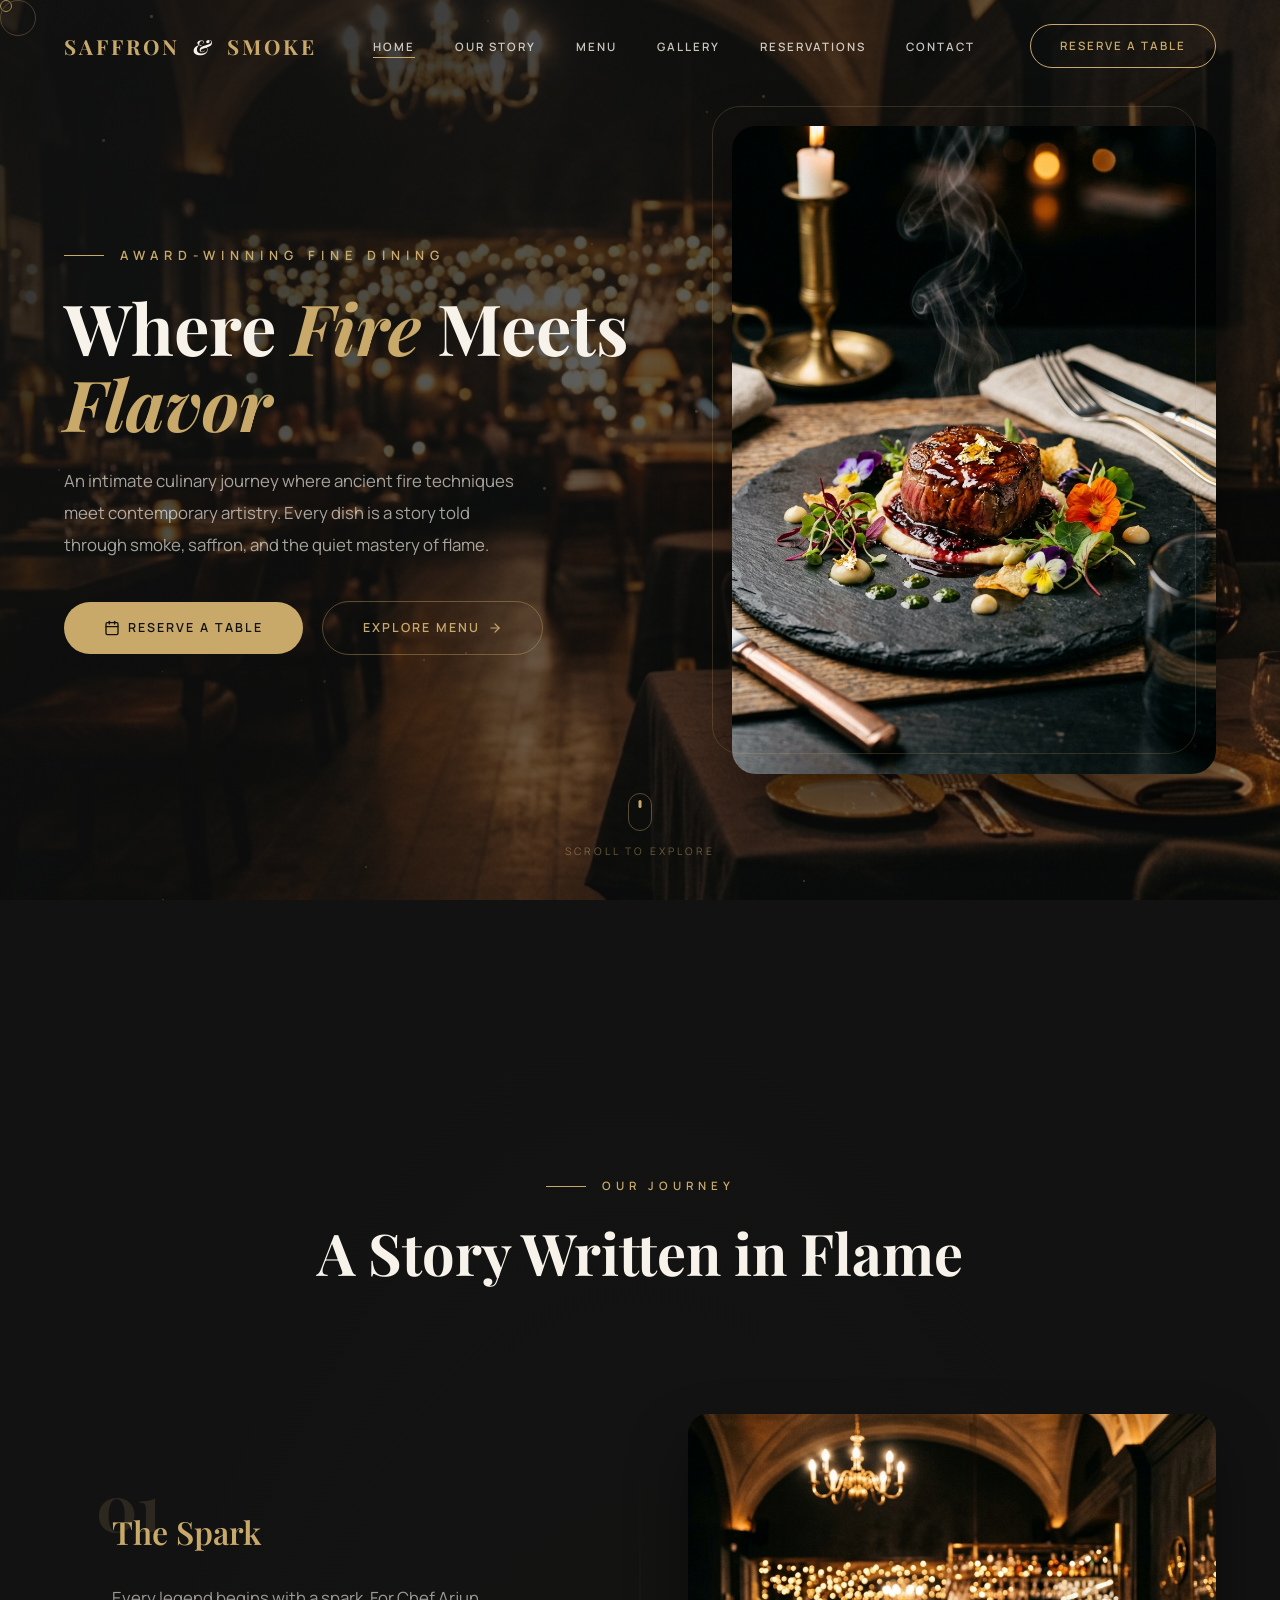
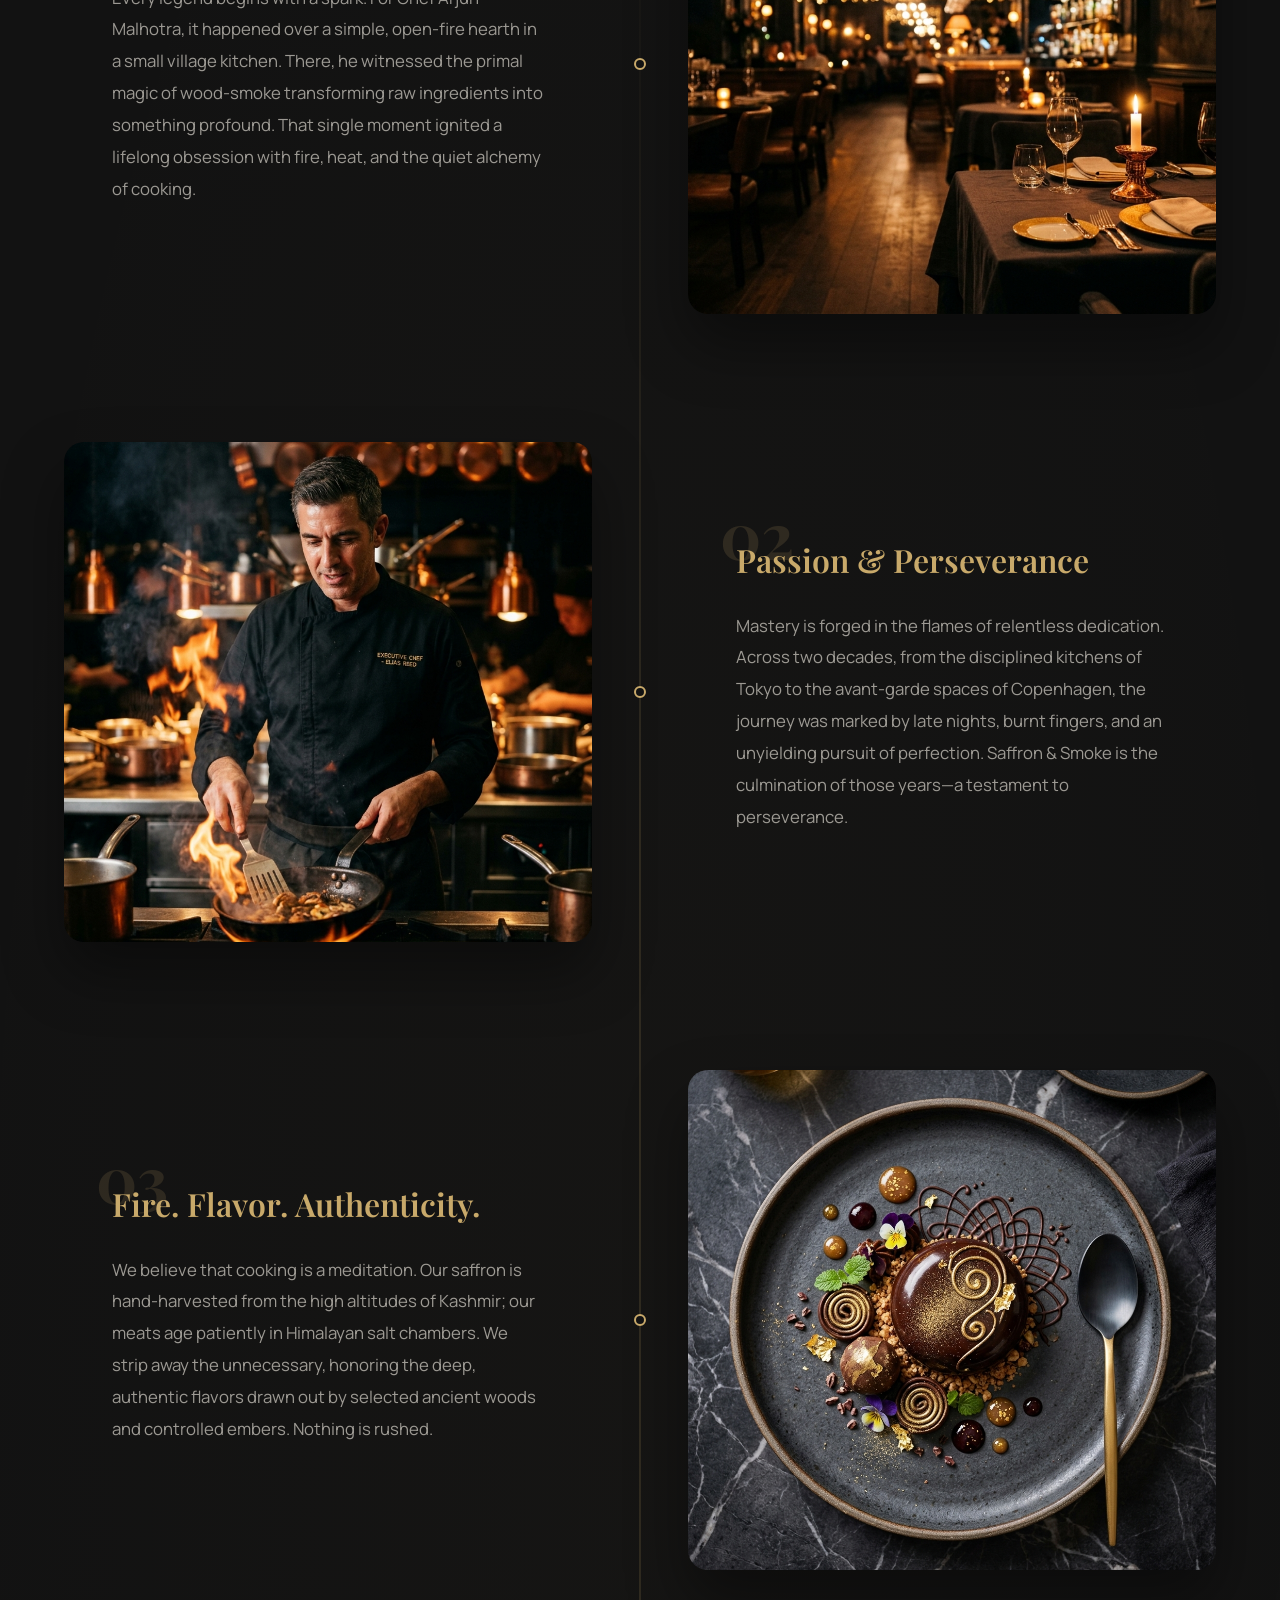
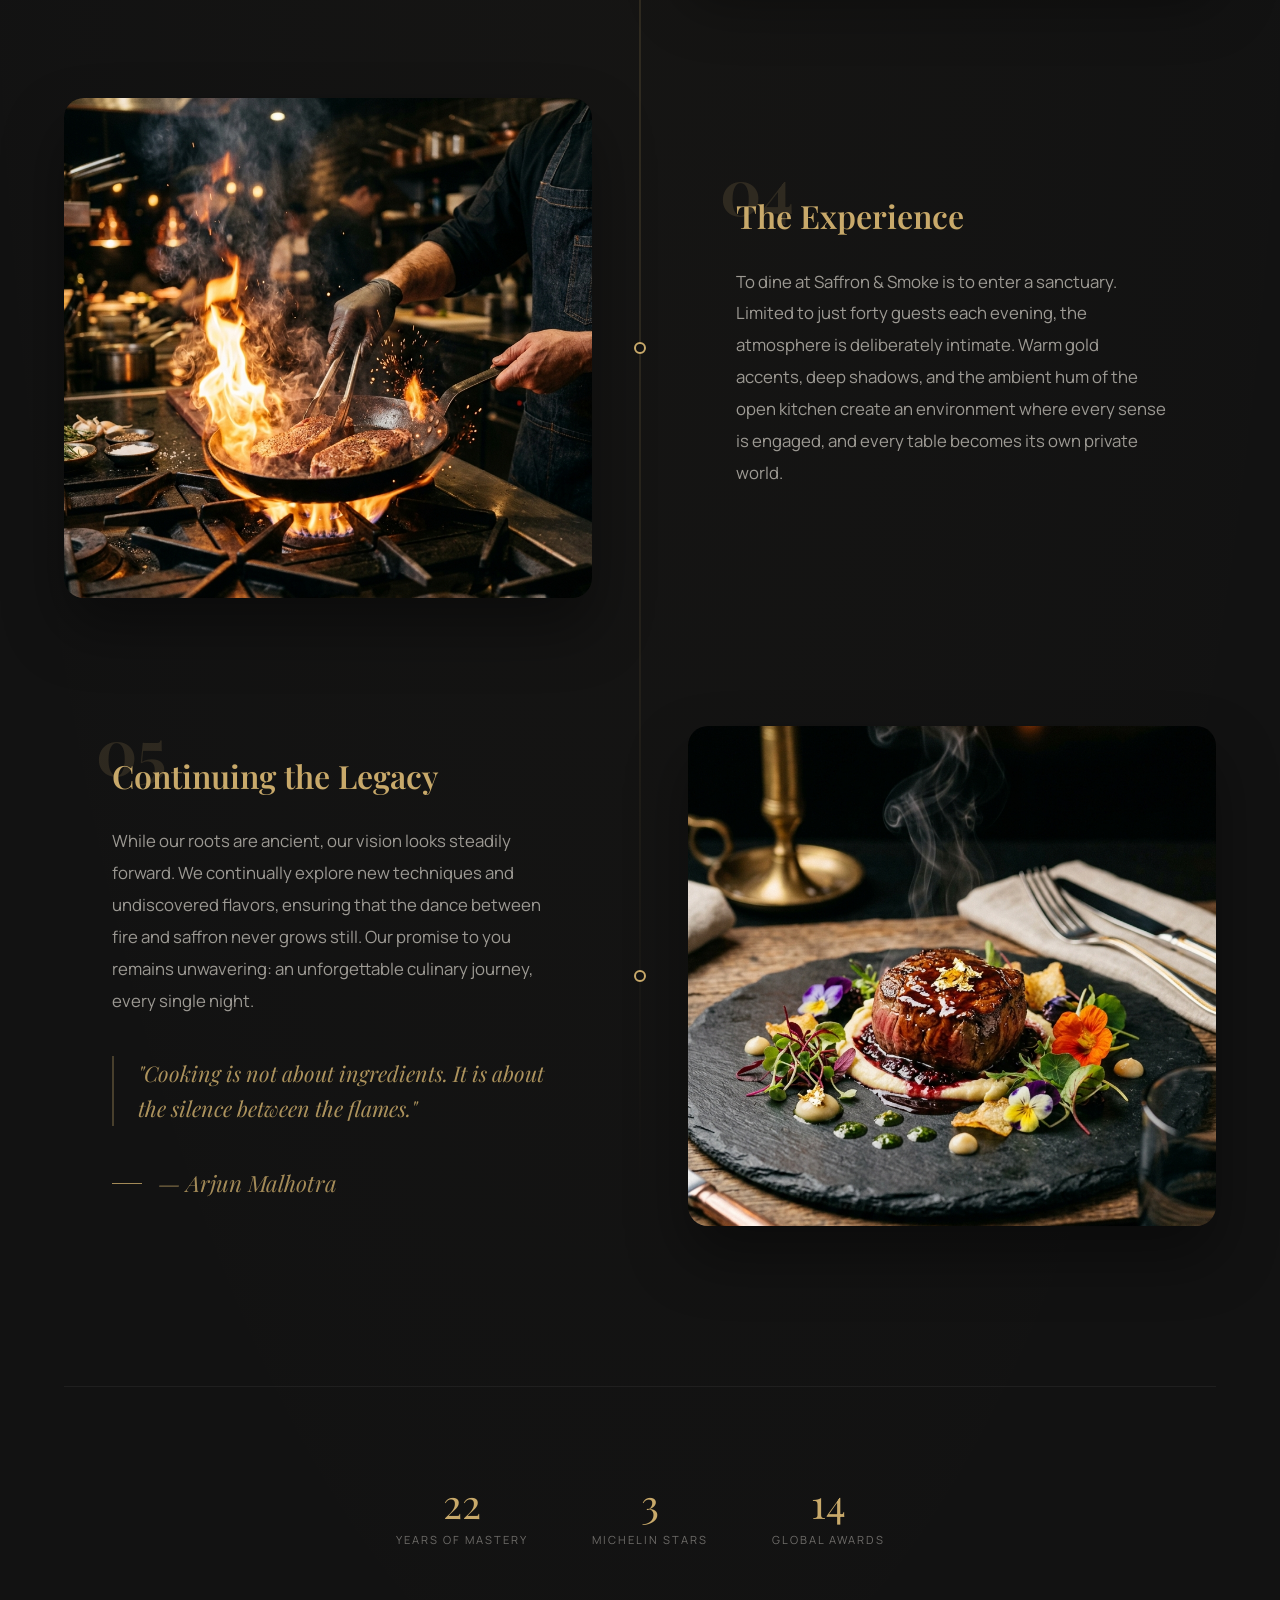
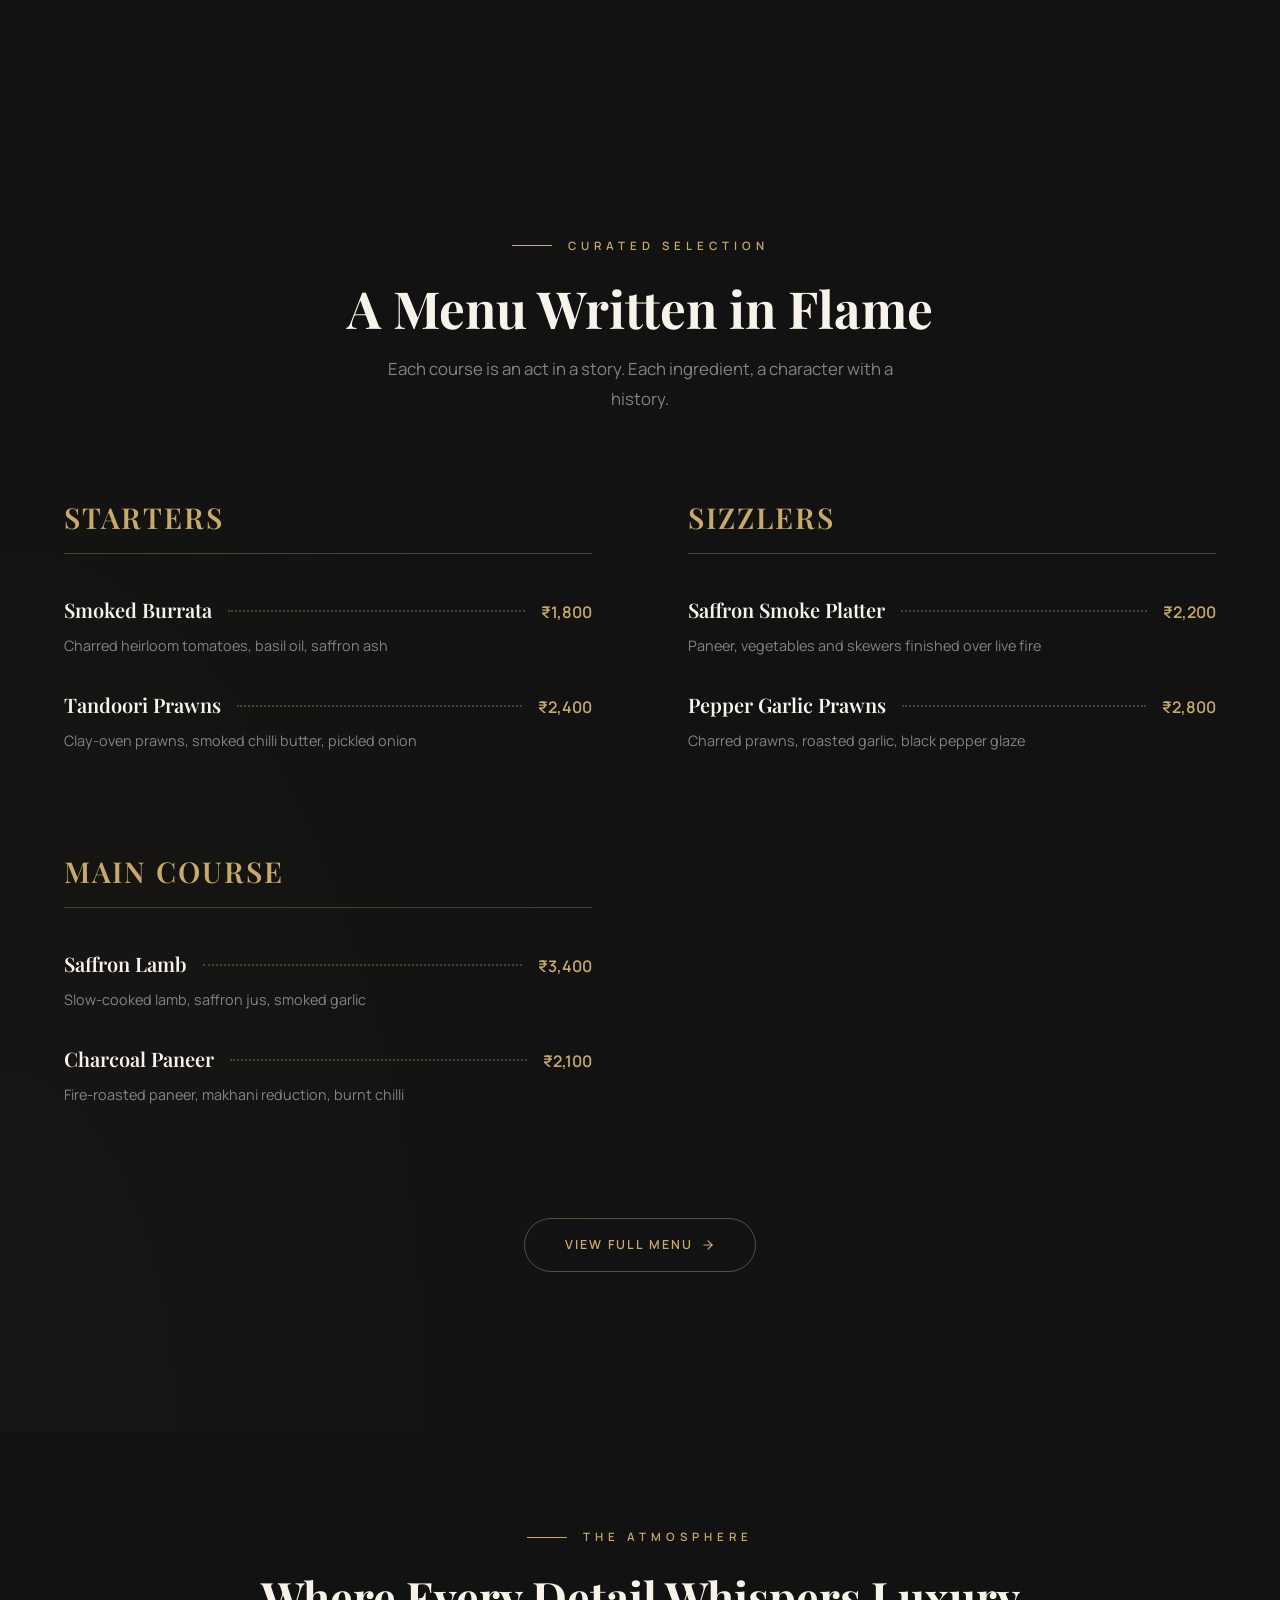
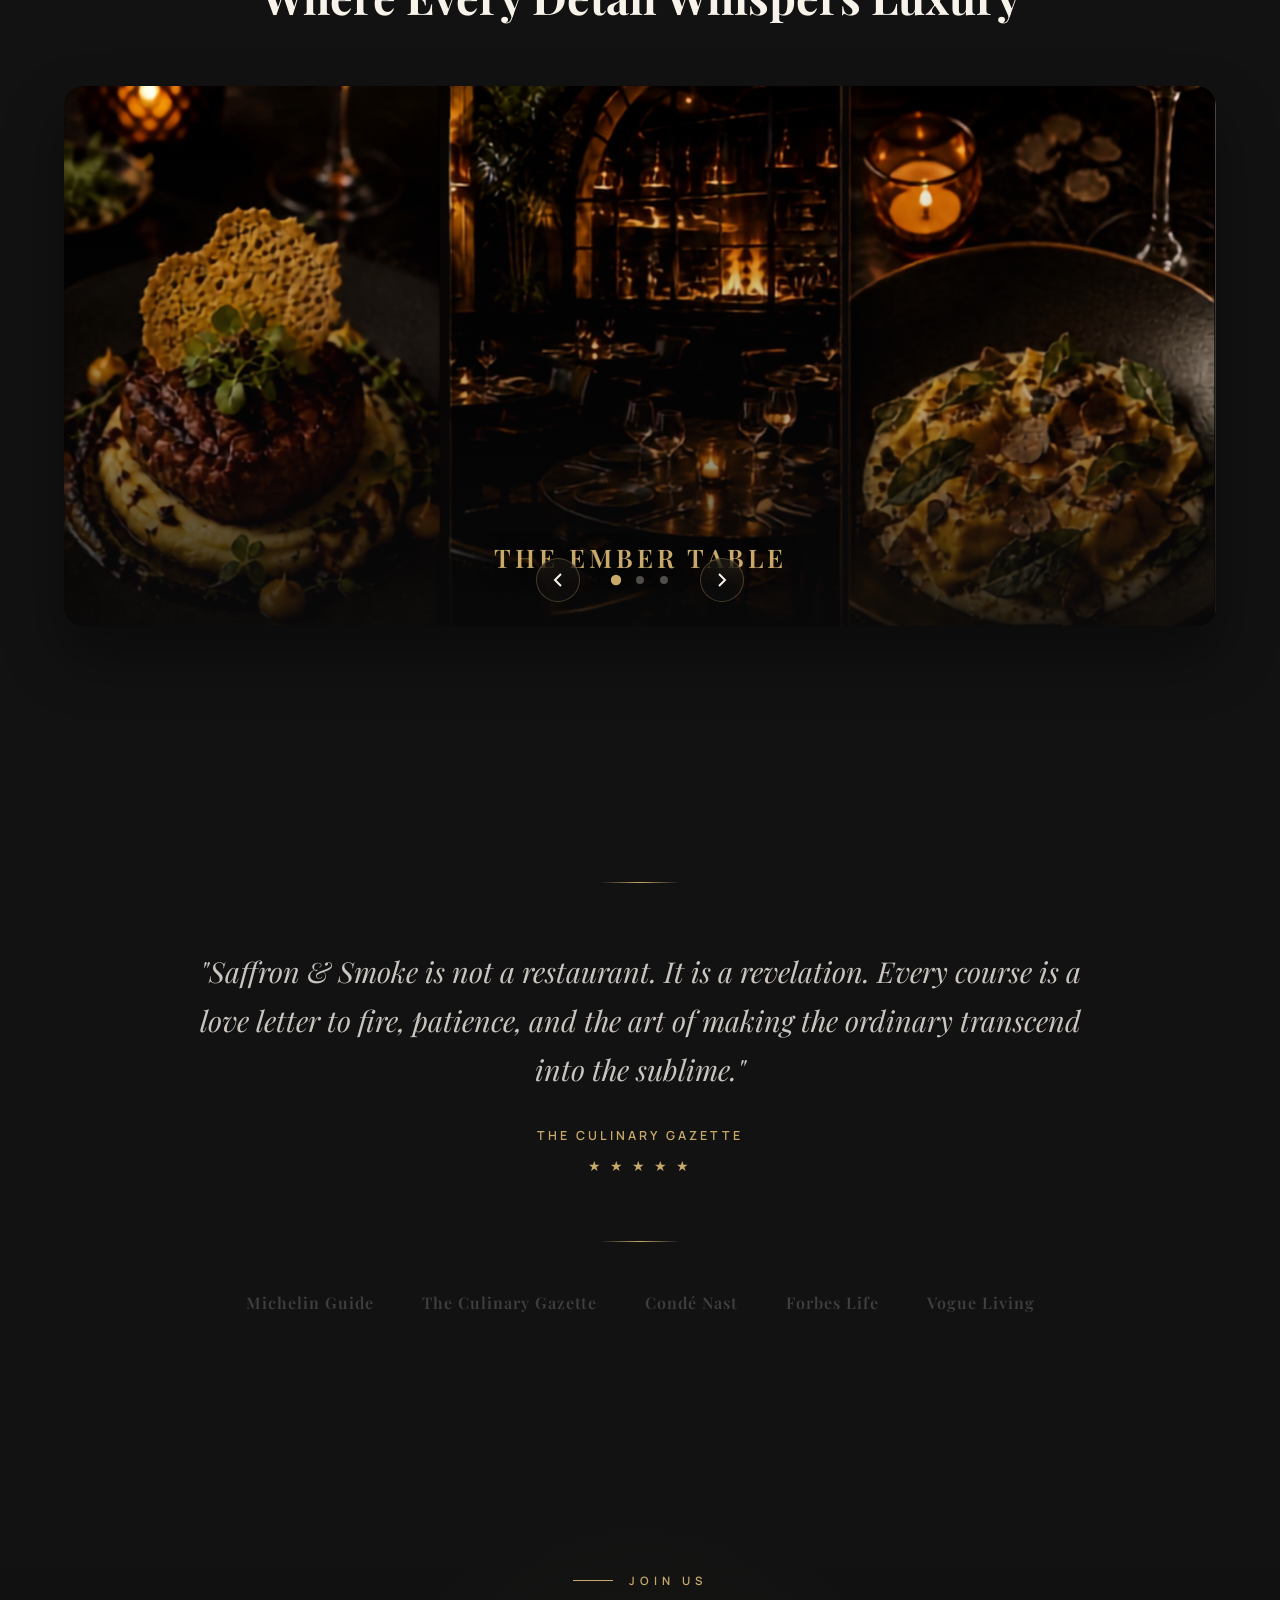
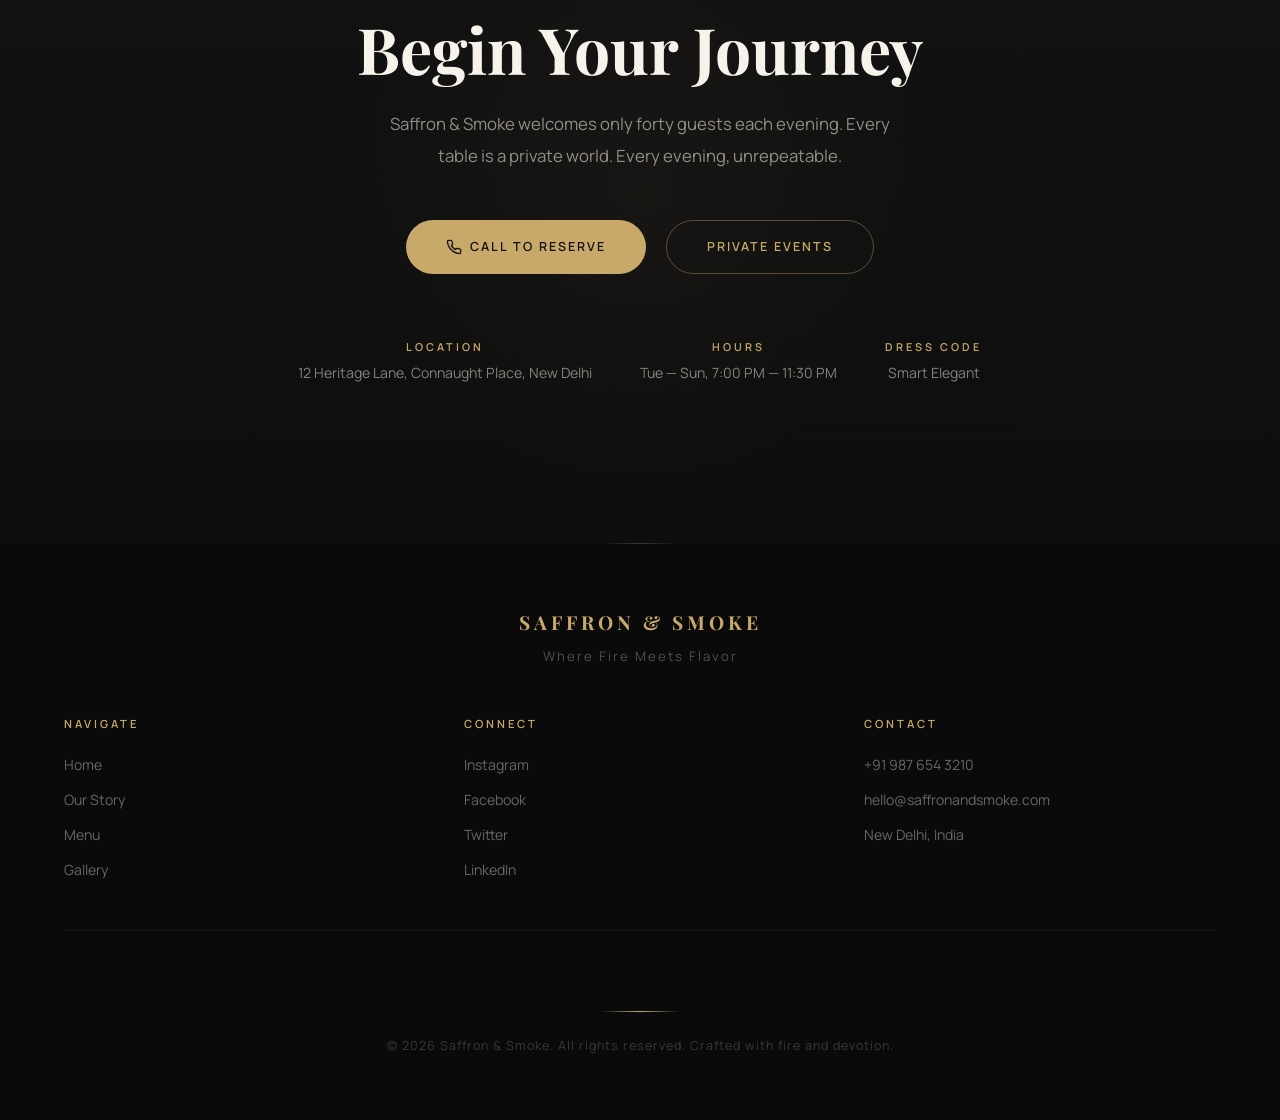
==== commit 4f930387: "feat: replace static gallery with a cinematic horizontal carousel Co-authored-by: ayushikarn <231871" ====
--- a/index.html
+++ b/index.html
@@ -332,30 +332,69 @@
                 <h2 class="ambiance-title">Where Every Detail Whispers Luxury</h2>
             </div>
 
-            <div class="ambiance-gallery reveal">
-                <div class="ambiance-item ambiance-large img-hover-zoom">
-                    <img src="assets/images/hero-bg.jpg" alt="Main dining hall with warm candlelight ambiance">
-                    <div class="ambiance-overlay">
-                        <span>The Grand Hall</span>
-                    </div>
-                </div>
-                <div class="ambiance-item img-hover-zoom">
-                    <img src="assets/images/chef-cooking.jpg" alt="Open kitchen with live fire cooking">
-                    <div class="ambiance-overlay">
-                        <span>The Open Flame</span>
-                    </div>
-                </div>
-                <div class="ambiance-item img-hover-zoom">
-                    <img src="assets/images/signature-dish.jpg" alt="Artisan dessert with gold details">
-                    <div class="ambiance-overlay">
-                        <span>The Craft</span>
-                    </div>
-                </div>
-                <div class="ambiance-item img-hover-zoom">
-                    <img src="assets/images/hero-dish.jpg" alt="Signature seared dish with steam">
-                    <div class="ambiance-overlay">
-                        <span>The Presentation</span>
-                    </div>
+                        <div class="gallery-carousel-wrapper reveal">
+                <div class="gallery-carousel">
+                    <div class="gallery-track">
+                        <!-- Cloned last slide for infinite looping backwards -->
+                        <div class="gallery-slide clone">
+                            <div class="gallery-slide-inner">
+                                <img src="assets/images/gallery-2.png" alt="The Saffron Experience">
+                                <div class="gallery-caption">
+                                    <span>THE SAFFRON EXPERIENCE</span>
+                                </div>
+                            </div>
+                        </div>
+
+                        <!-- Original Slides -->
+                        <div class="gallery-slide active">
+                            <div class="gallery-slide-inner">
+                                <img src="assets/images/gallery-1.png" alt="The Ember Table">
+                                <div class="gallery-caption">
+                                    <span>THE EMBER TABLE</span>
+                                </div>
+                            </div>
+                        </div>
+                        <div class="gallery-slide">
+                            <div class="gallery-slide-inner">
+                                <img src="assets/images/hero-bg.jpg" alt="Fire & Flame">
+                                <div class="gallery-caption">
+                                    <span>FIRE & FLAME</span>
+                                </div>
+                            </div>
+                        </div>
+                        <div class="gallery-slide">
+                            <div class="gallery-slide-inner">
+                                <img src="assets/images/gallery-2.png" alt="The Saffron Experience">
+                                <div class="gallery-caption">
+                                    <span>THE SAFFRON EXPERIENCE</span>
+                                </div>
+                            </div>
+                        </div>
+
+                        <!-- Cloned first slide for infinite looping forwards -->
+                        <div class="gallery-slide clone">
+                            <div class="gallery-slide-inner">
+                                <img src="assets/images/gallery-1.png" alt="The Ember Table">
+                                <div class="gallery-caption">
+                                    <span>THE EMBER TABLE</span>
+                                </div>
+                            </div>
+                        </div>
+                    </div>
+                </div>
+
+                <div class="gallery-controls">
+                    <button class="gallery-prev" aria-label="Previous image">
+                        <svg width="24" height="24" viewBox="0 0 24 24" fill="none" stroke="currentColor" stroke-width="2"><polyline points="15 18 9 12 15 6"></polyline></svg>
+                    </button>
+                    <div class="gallery-pagination">
+                        <span class="gallery-dot active" data-index="0"></span>
+                        <span class="gallery-dot" data-index="1"></span>
+                        <span class="gallery-dot" data-index="2"></span>
+                    </div>
+                    <button class="gallery-next" aria-label="Next image">
+                        <svg width="24" height="24" viewBox="0 0 24 24" fill="none" stroke="currentColor" stroke-width="2"><polyline points="9 18 15 12 9 6"></polyline></svg>
+                    </button>
                 </div>
             </div>
         </div>
@@ -369,8 +408,8 @@
             <div class="gold-divider reveal"></div>
             <div class="press-quote reveal">
                 <p class="press-quote-text">
-                    "Saffron & Smoke is not a restaurant. It is a revelation.
-                    Every course is a love letter to fire, patience, and the art of making
+                    "Saffron & Smoke is not a restaurant. It is a revelation. 
+                    Every course is a love letter to fire, patience, and the art of making 
                     the ordinary transcend into the sublime."
                 </p>
                 <div class="press-quote-source">
--- a/styles.css
+++ b/styles.css
@@ -1345,13 +1345,14 @@
 
 
 /* ==========================================================
-   §12c  AMBIANCE / GALLERY SECTION
+   §12c  GALLERY SECTION (REDESIGNED CAROUSEL)
    ========================================================== */
 
 .ambiance-section {
   background: var(--clr-bg);
   padding: 6rem 5% 10rem;
   position: relative;
+  overflow: hidden;
 }
 
 .ambiance-inner {
@@ -1376,56 +1377,170 @@
   margin-top: 0.5rem;
 }
 
-.ambiance-gallery {
-  display: grid;
-  grid-template-columns: 1.2fr 1fr;
-  grid-template-rows: 1fr 1fr;
-  gap: 1.5rem;
-  height: 600px;
-}
-
-.ambiance-item {
+/* ── Carousel Wrapper ─────────────────────────────────── */
+.gallery-carousel-wrapper {
+  position: relative;
+  width: 100%;
+  max-width: 1200px;
+  margin: 0 auto;
   border-radius: var(--radius-lg);
   overflow: hidden;
-  position: relative;
-  cursor: pointer;
-}
-
-.ambiance-item img {
+  box-shadow: var(--shadow-chef);
+}
+
+.gallery-carousel {
+  position: relative;
+  width: 100%;
+  overflow: hidden;
+  background: var(--clr-black-deep);
+}
+
+/* ── Track & Slides ───────────────────────────────────── */
+.gallery-track {
+  display: flex;
+  width: 100%;
+  transition: transform 0.8s var(--ease-smooth);
+}
+
+.gallery-slide {
+  min-width: 100%;
+  padding: 0;
+  position: relative;
+}
+
+.gallery-slide-inner {
+  position: relative;
+  width: 100%;
+  height: 60vh; /* Premium cinematic height */
+  min-height: 400px;
+  max-height: 700px;
+}
+
+.gallery-slide img {
   width: 100%;
   height: 100%;
   object-fit: cover;
-  transition: transform 0.6s var(--ease-smooth);
-}
-
-.ambiance-item:hover img {
-  transform: scale(1.06);
-}
-
-.ambiance-large {
-  grid-row: 1 / 3;
-}
-
-.ambiance-overlay {
+}
+
+/* ── Gradient Overlay for Text Visibility ─────────────── */
+.gallery-slide-inner::after {
+  content: '';
+  position: absolute;
+  inset: 0;
+  background: linear-gradient(
+    to top,
+    rgba(10, 10, 10, 0.85) 0%,
+    rgba(10, 10, 10, 0.3) 40%,
+    transparent 100%
+  );
+  pointer-events: none;
+}
+
+/* ── Caption ──────────────────────────────────────────── */
+.gallery-caption {
   position: absolute;
   bottom: 0;
   left: 0;
-  right: 0;
-  padding: 1.5rem 2rem;
-  background: linear-gradient(transparent, rgba(0, 0, 0, 0.7));
-  transform: translateY(100%);
-  transition: transform 0.4s var(--ease-smooth);
-}
-
-.ambiance-item:hover .ambiance-overlay {
+  width: 100%;
+  padding: 3rem 2rem;
+  z-index: 2;
+  text-align: center;
+  transform: translateY(20px);
+  opacity: 0;
+  transition: transform 0.6s var(--ease-smooth), opacity 0.6s var(--ease-smooth);
+}
+
+.gallery-slide.active .gallery-caption {
   transform: translateY(0);
-}
-
-.ambiance-overlay span {
+  opacity: 1;
+  transition-delay: 0.4s;
+}
+
+.gallery-caption span {
   font-family: var(--ff-heading);
-  font-size: 1.1rem;
+  font-size: clamp(1.2rem, 2vw, 1.8rem);
+  color: var(--clr-gold);
+  font-weight: 600;
+  letter-spacing: 4px;
+  text-transform: uppercase;
+  text-shadow: 0 4px 20px rgba(0, 0, 0, 0.8);
+}
+
+/* ── Controls & Pagination ────────────────────────────── */
+.gallery-controls {
+  position: absolute;
+  bottom: 1.5rem;
+  left: 50%;
+  transform: translateX(-50%);
+  display: flex;
+  align-items: center;
+  gap: 2rem;
+  z-index: 3;
+}
+
+.gallery-prev,
+.gallery-next {
+  width: 44px;
+  height: 44px;
+  border-radius: 50%;
+  border: 1px solid rgba(200, 169, 106, 0.3);
+  display: flex;
+  align-items: center;
+  justify-content: center;
   color: var(--clr-ivory);
-  font-weight: 500;
+  background: rgba(18, 18, 18, 0.4);
+  backdrop-filter: blur(10px);
+  transition: all 0.3s var(--ease-smooth);
+  cursor: pointer;
+}
+
+.gallery-prev:hover,
+.gallery-next:hover {
+  border-color: var(--clr-gold);
+  color: var(--clr-gold);
+  background: rgba(18, 18, 18, 0.8);
+}
+
+.gallery-pagination {
+  display: flex;
+  gap: 1rem;
+}
+
+.gallery-dot {
+  width: 8px;
+  height: 8px;
+  border-radius: 50%;
+  background: rgba(248, 243, 234, 0.3);
+  cursor: pointer;
+  transition: all 0.4s var(--ease-smooth);
+}
+
+.gallery-dot:hover {
+  background: rgba(248, 243, 234, 0.7);
+}
+
+.gallery-dot.active {
+  background: var(--clr-gold);
+  transform: scale(1.3);
+}
+
+/* ── Mobile Responsive Overrides ──────────────────────── */
+@media (max-width: 768px) {
+  .gallery-slide-inner {
+    height: 50vh;
+  }
+  .gallery-caption {
+    padding: 2rem 1rem;
+  }
+  .gallery-controls {
+    bottom: 1rem;
+    gap: 1.5rem;
+  }
+  .gallery-prev,
+  .gallery-next {
+    width: 36px;
+    height: 36px;
+  }
 }
 
 
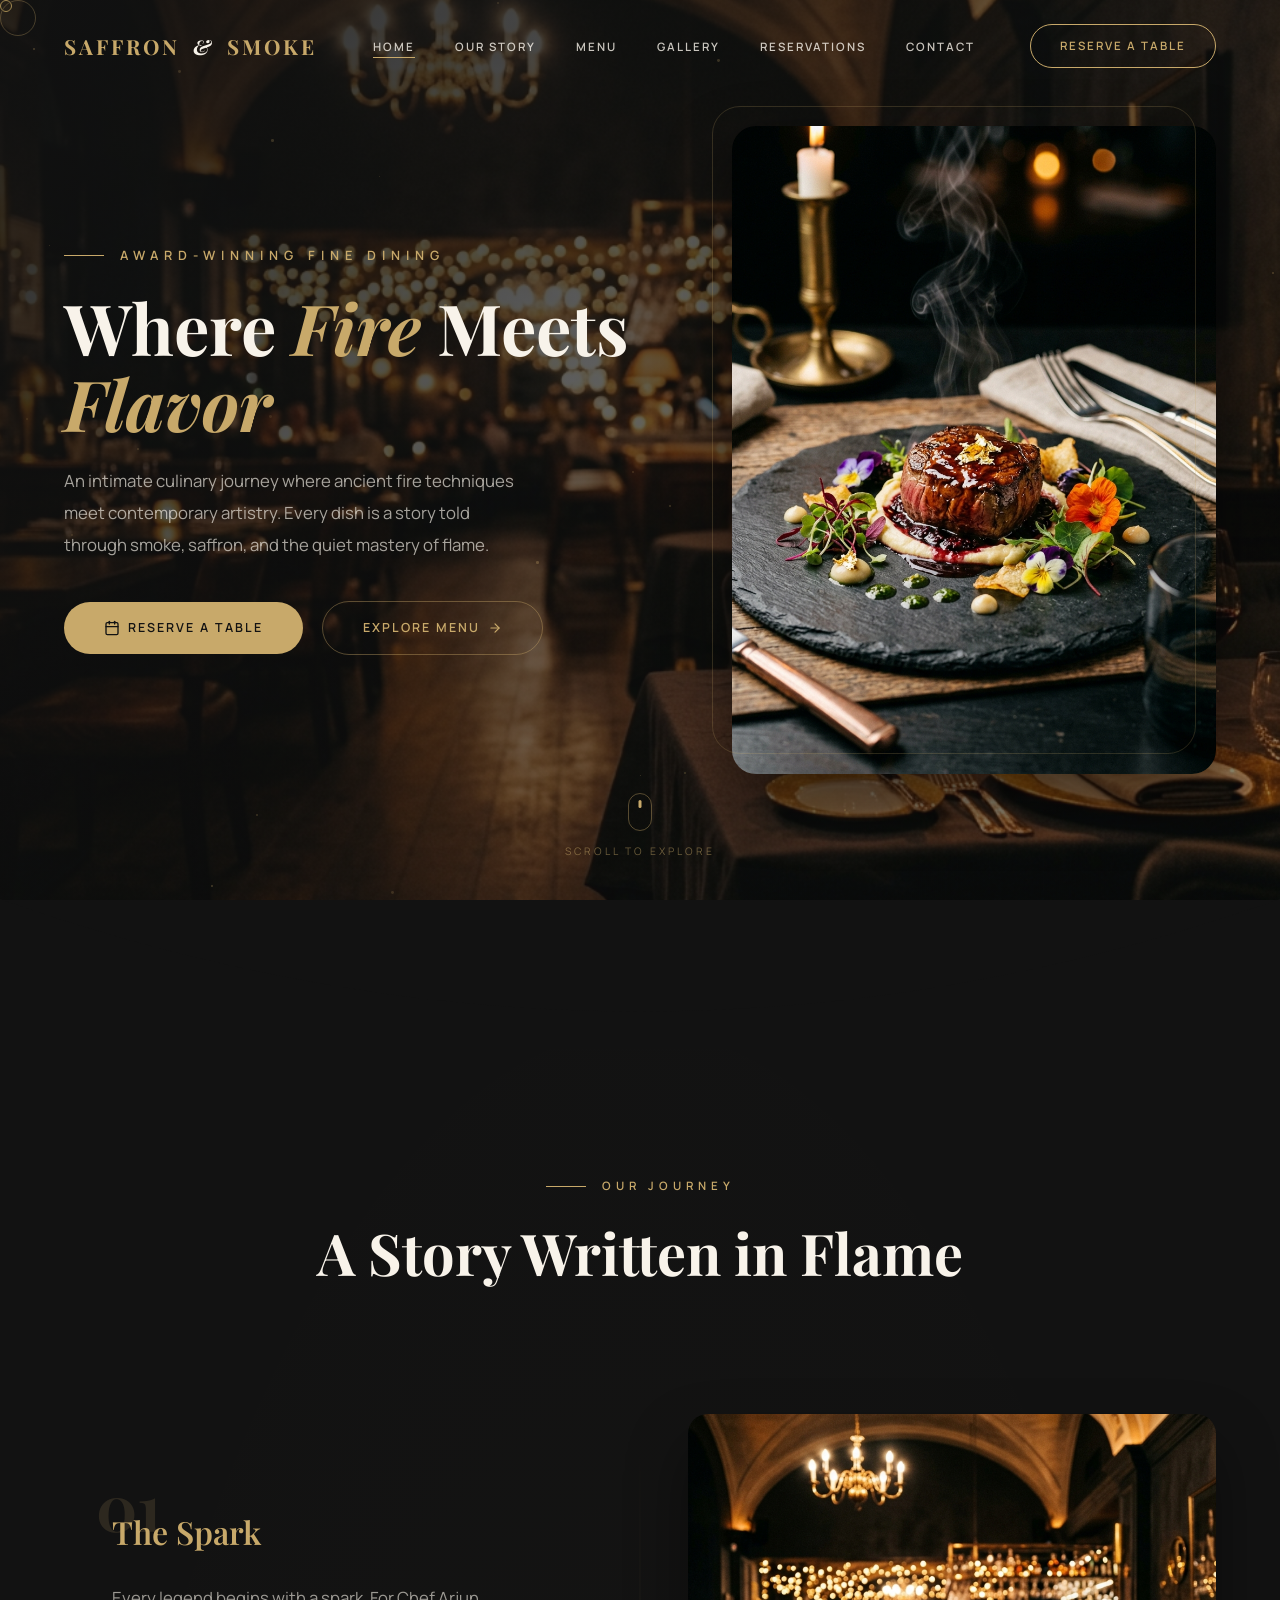
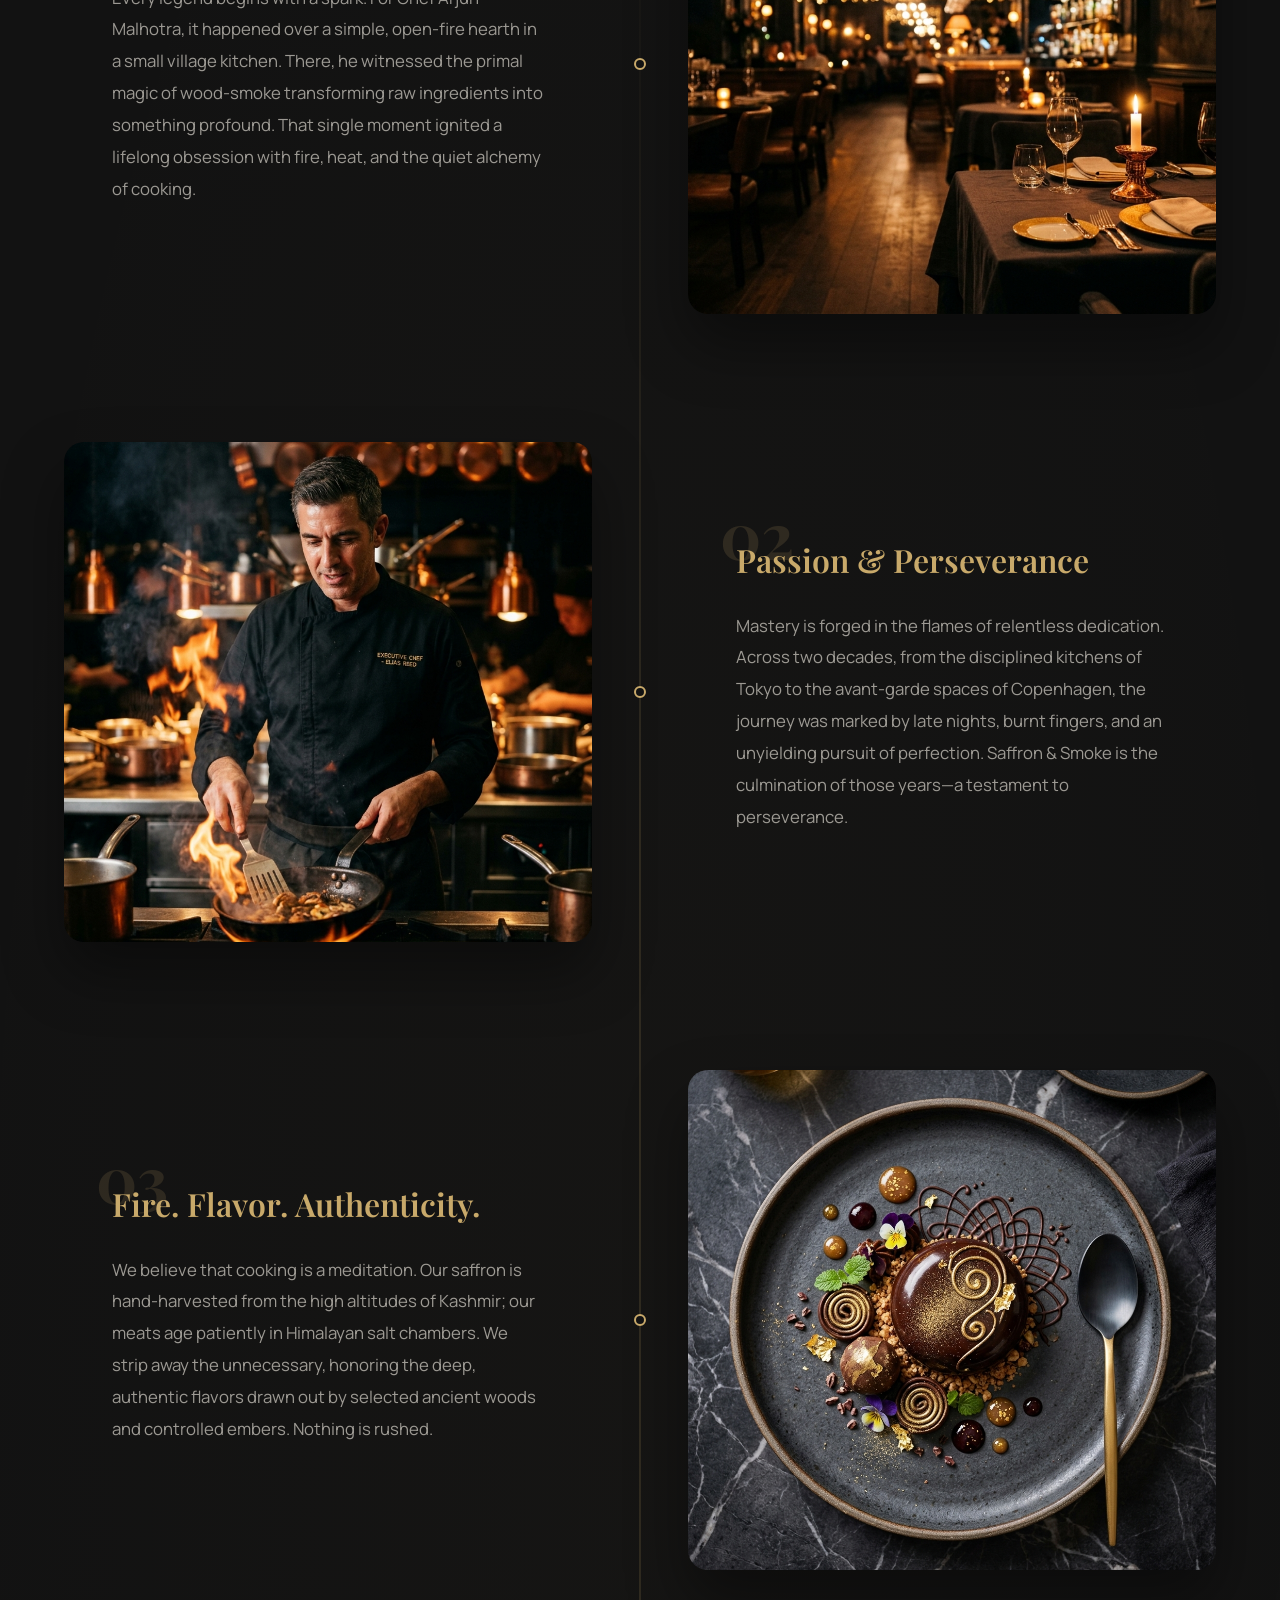
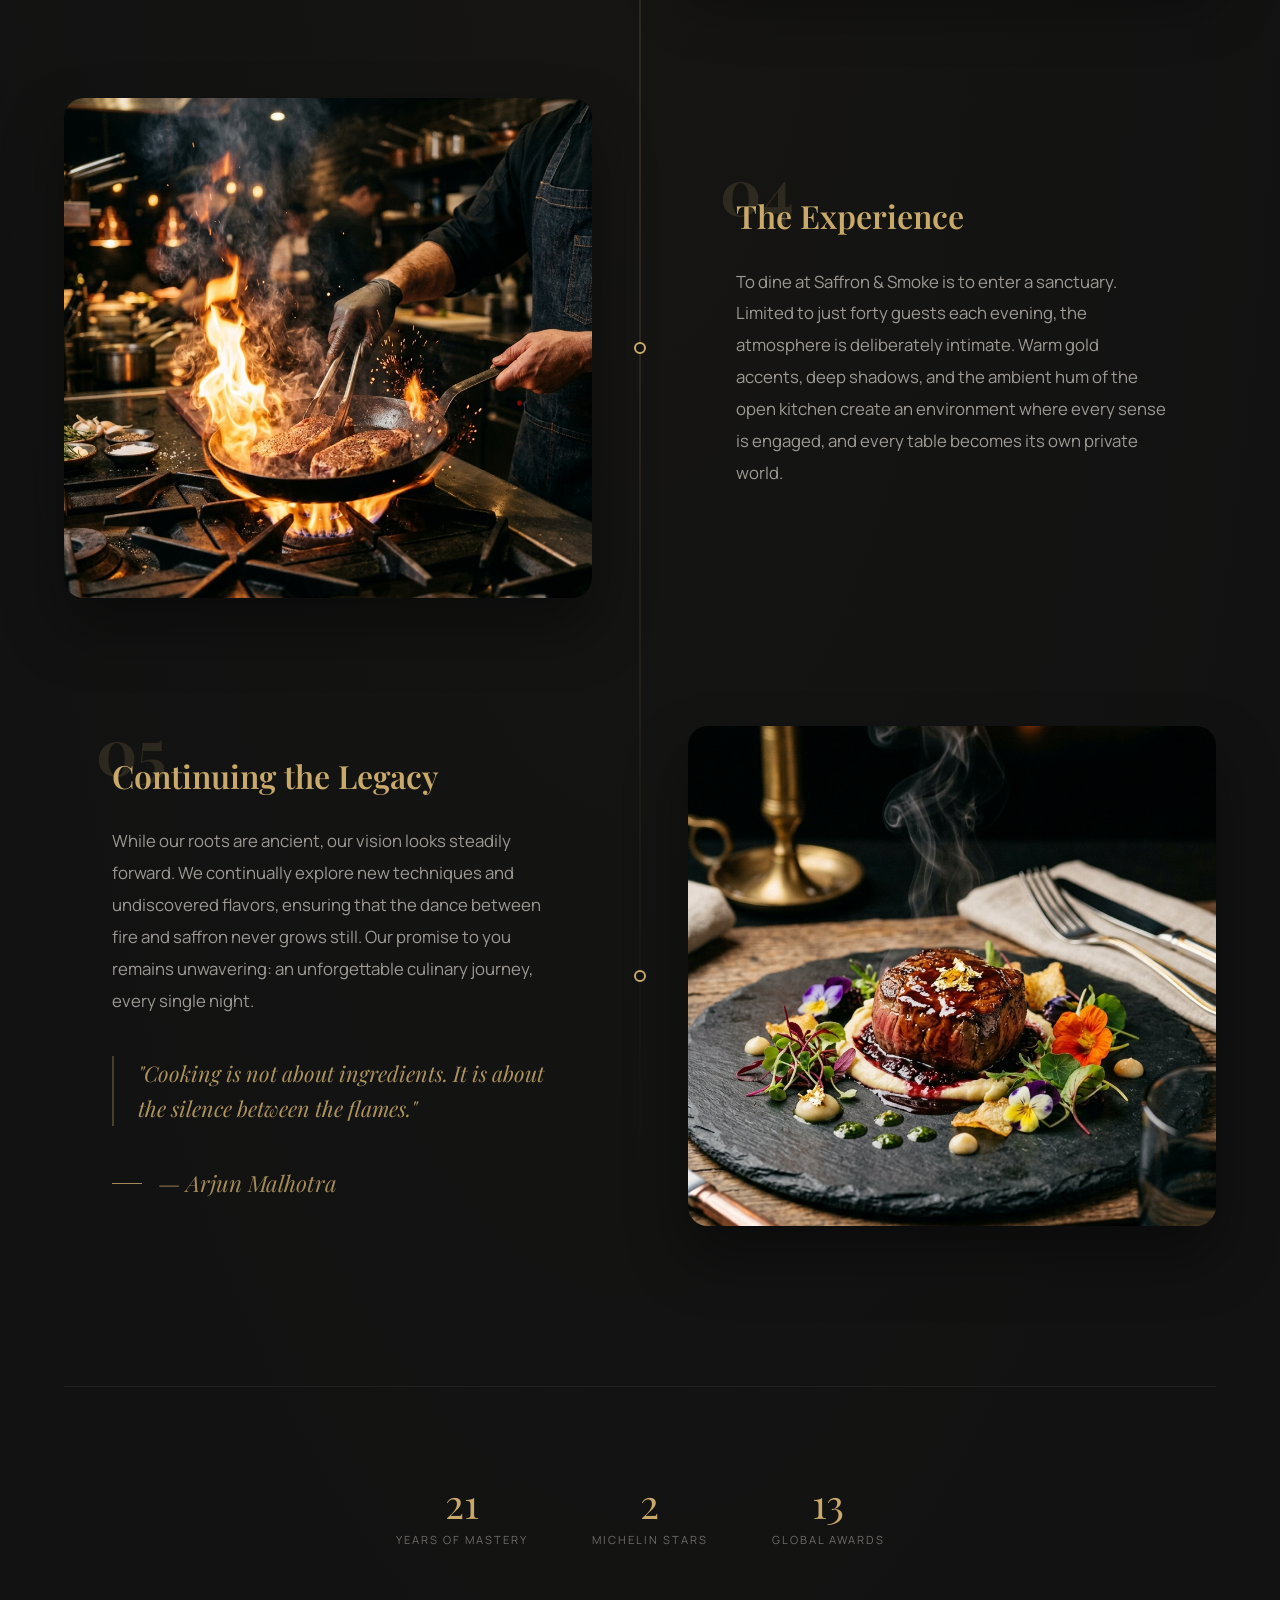
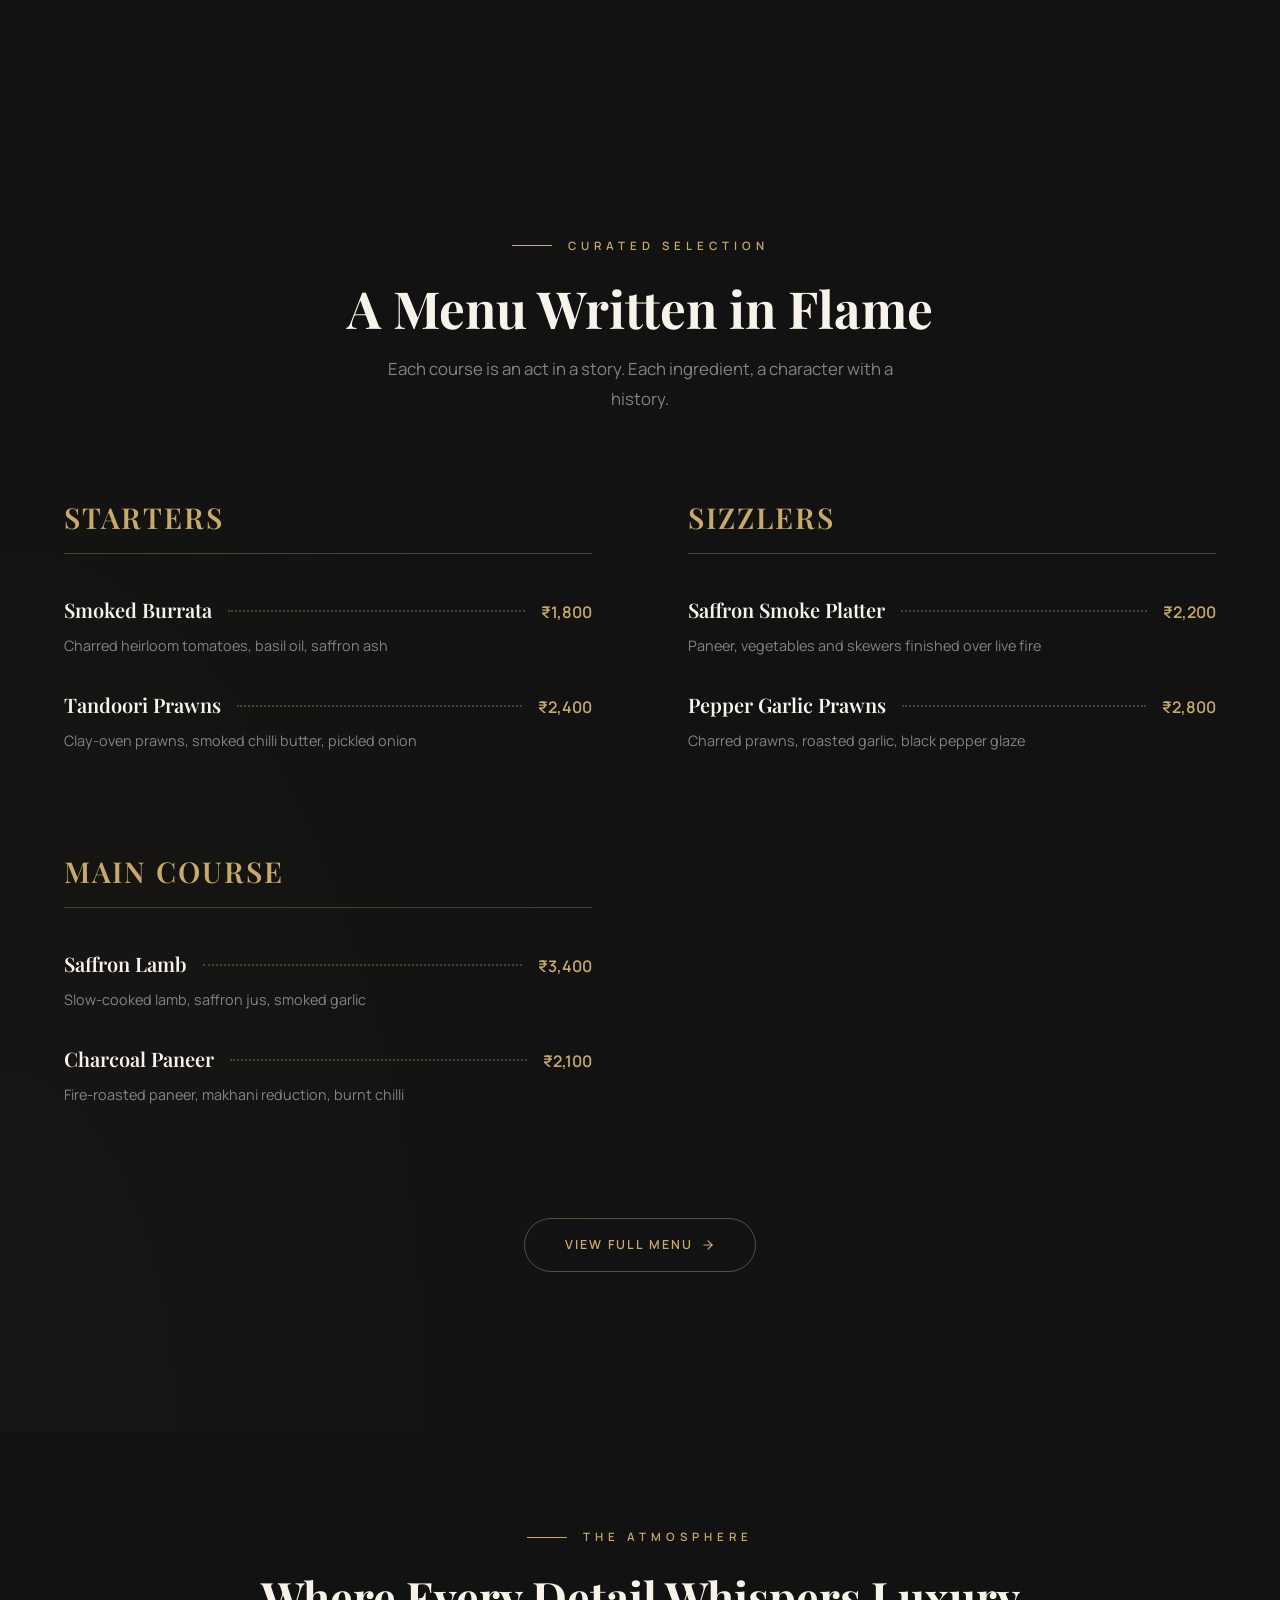
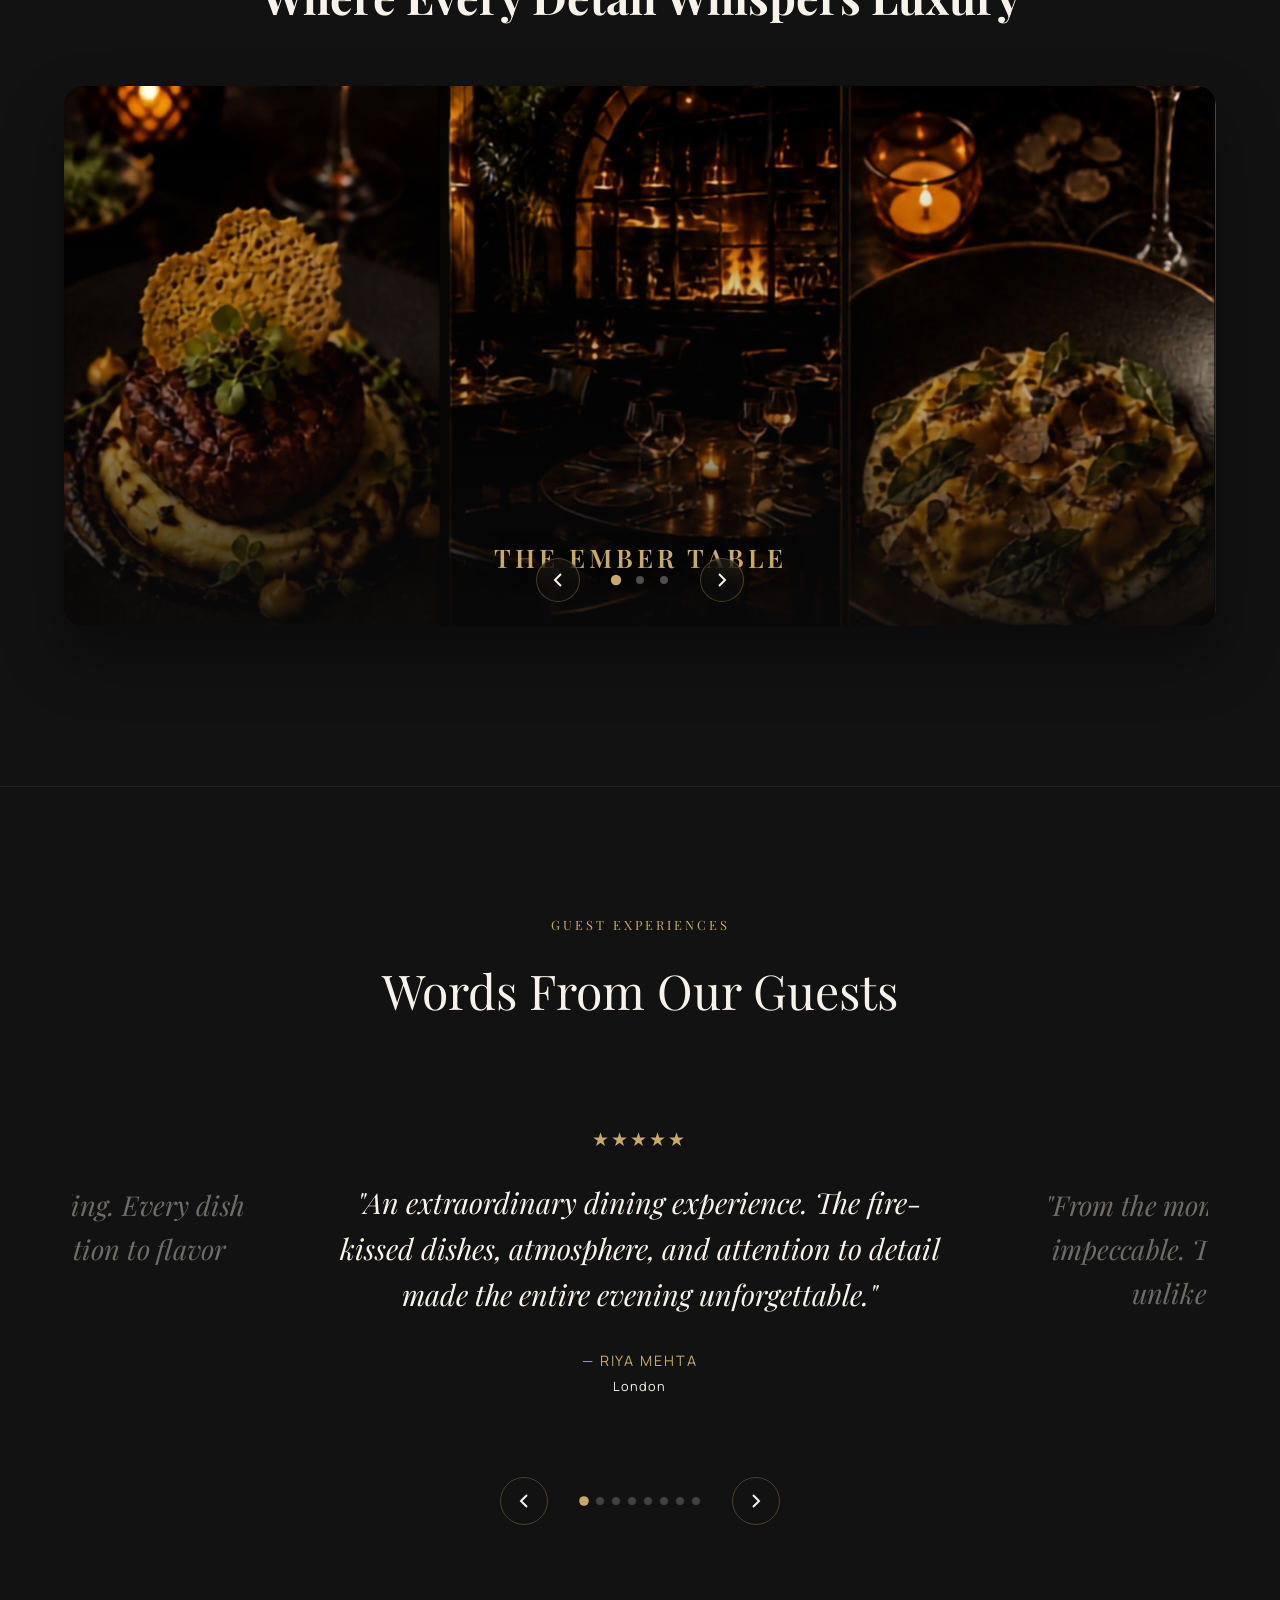
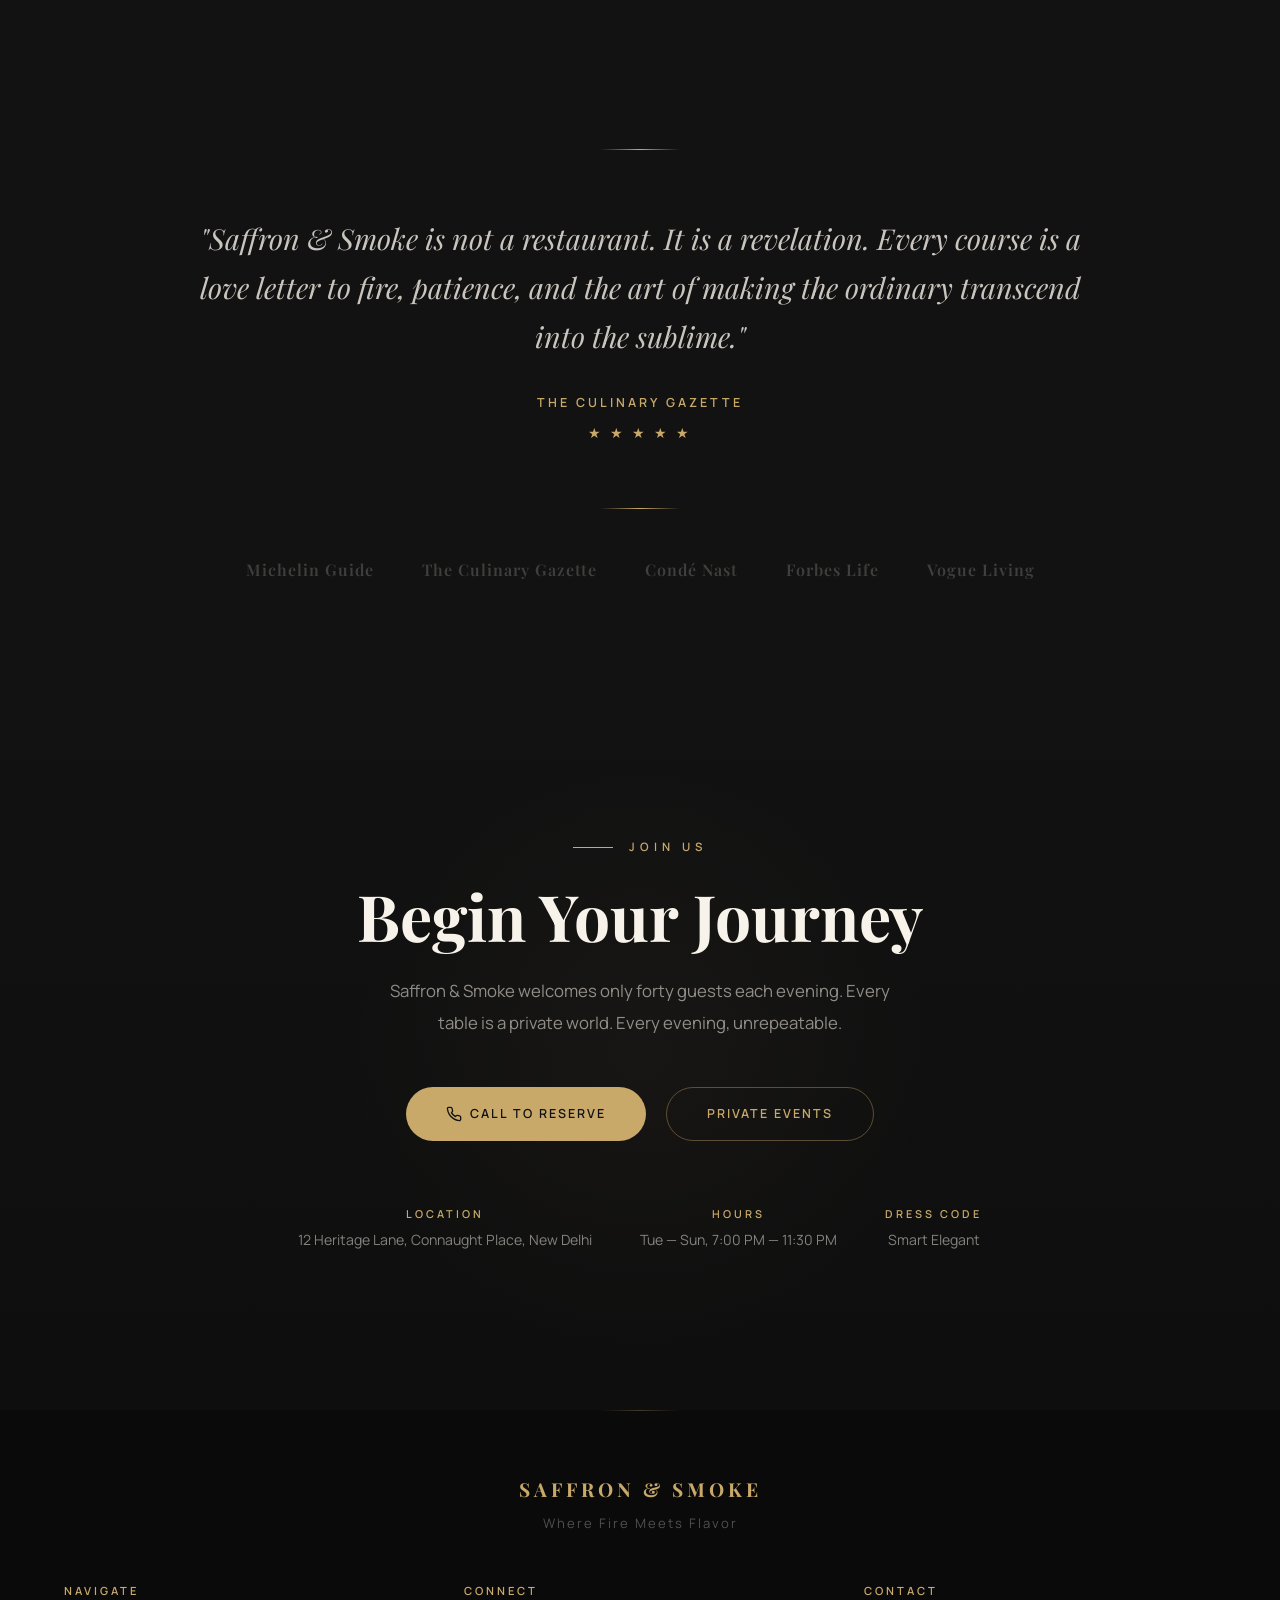
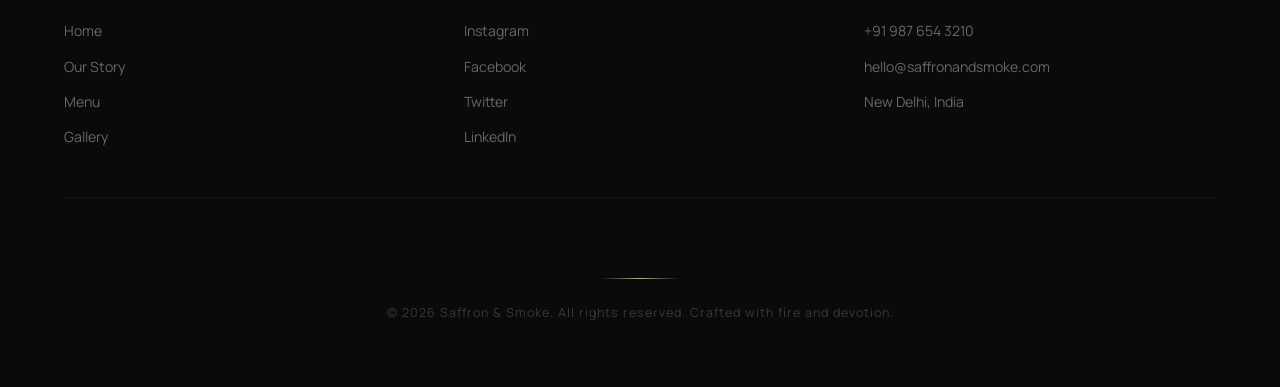
==== commit 4be6d010: "feat: add customer reviews section below gallery Co-authored-by: ayushikarn <231871808+ayushikarn@us" ====
--- a/index.html
+++ b/index.html
@@ -401,6 +401,109 @@
     </section>
 
     <!-- ============================================
+         CUSTOMER REVIEWS SECTION
+         ============================================ -->
+    <section class="reviews-section" id="reviews">
+        <div class="container">
+            <div class="reviews-header reveal-on-scroll">
+                <span class="reviews-eyebrow">GUEST EXPERIENCES</span>
+                <h2 class="reviews-title">Words From Our Guests</h2>
+            </div>
+
+            <div class="reviews-carousel-wrapper reveal-on-scroll" data-delay="200">
+                <div class="reviews-carousel">
+                    <div class="reviews-track">
+                        <!-- Cloned Last Slide (for seamless loop) -->
+                        <div class="review-card">
+                            <div class="review-stars">★★★★★</div>
+                            <p class="review-text">"A masterclass in culinary storytelling. Every dish is a testament to the chef's dedication to flavor and art."</p>
+                            <div class="review-author">— Jonathan Wright</div>
+                            <div class="review-location">New York</div>
+                        </div>
+
+                        <!-- Original Slides -->
+                        <div class="review-card active">
+                            <div class="review-stars">★★★★★</div>
+                            <p class="review-text">"An extraordinary dining experience. The fire-kissed dishes, atmosphere, and attention to detail made the entire evening unforgettable."</p>
+                            <div class="review-author">— Riya Mehta</div>
+                            <div class="review-location">London</div>
+                        </div>
+                        <div class="review-card">
+                            <div class="review-stars">★★★★★</div>
+                            <p class="review-text">"From the moment we walked in, the service was impeccable. The saffron infused delicacies were unlike anything I've ever tasted."</p>
+                            <div class="review-author">— David Chen</div>
+                            <div class="review-location">San Francisco</div>
+                        </div>
+                        <div class="review-card">
+                            <div class="review-stars">★★★★★</div>
+                            <p class="review-text">"An absolute triumph. The balance of smoke, spice, and texture in the main courses left us absolutely speechless."</p>
+                            <div class="review-author">— Elena Rodriguez</div>
+                            <div class="review-location">Madrid</div>
+                        </div>
+                        <div class="review-card">
+                            <div class="review-stars">★★★★★</div>
+                            <p class="review-text">"The ambiance is as breathtaking as the menu. A perfect synchronization of luxury fine-dining and raw, elemental cooking."</p>
+                            <div class="review-author">— Michael Thompson</div>
+                            <div class="review-location">Chicago</div>
+                        </div>
+                        <div class="review-card">
+                            <div class="review-stars">★★★★★</div>
+                            <p class="review-text">"We celebrated our anniversary here and felt like royalty. The curated wine pairings elevated every single course brilliantly."</p>
+                            <div class="review-author">— Sarah & James Foster</div>
+                            <div class="review-location">Toronto</div>
+                        </div>
+                        <div class="review-card">
+                            <div class="review-stars">★★★★★</div>
+                            <p class="review-text">"Innovative, bold, and unapologetically delicious. Saffron & Smoke redefines what modern gastronomy should look and taste like."</p>
+                            <div class="review-author">— Chef Alexander Dubois</div>
+                            <div class="review-location">Paris</div>
+                        </div>
+                        <div class="review-card">
+                            <div class="review-stars">★★★★★</div>
+                            <p class="review-text">"A feast for the senses. The subtle gold accents in the decor perfectly mirror the elegance of the plating."</p>
+                            <div class="review-author">— Wei Ling</div>
+                            <div class="review-location">Singapore</div>
+                        </div>
+                        <div class="review-card">
+                            <div class="review-stars">★★★★★</div>
+                            <p class="review-text">"A masterclass in culinary storytelling. Every dish is a testament to the chef's dedication to flavor and art."</p>
+                            <div class="review-author">— Jonathan Wright</div>
+                            <div class="review-location">New York</div>
+                        </div>
+
+                        <!-- Cloned First Slide (for seamless loop) -->
+                        <div class="review-card">
+                            <div class="review-stars">★★★★★</div>
+                            <p class="review-text">"An extraordinary dining experience. The fire-kissed dishes, atmosphere, and attention to detail made the entire evening unforgettable."</p>
+                            <div class="review-author">— Riya Mehta</div>
+                            <div class="review-location">London</div>
+                        </div>
+                    </div>
+                </div>
+
+                <div class="reviews-controls">
+                    <button class="reviews-prev" aria-label="Previous review">
+                        <svg width="24" height="24" viewBox="0 0 24 24" fill="none" stroke="currentColor" stroke-width="2"><polyline points="15 18 9 12 15 6"></polyline></svg>
+                    </button>
+                    <div class="reviews-pagination">
+                        <span class="review-dot active" data-index="1"></span>
+                        <span class="review-dot" data-index="2"></span>
+                        <span class="review-dot" data-index="3"></span>
+                        <span class="review-dot" data-index="4"></span>
+                        <span class="review-dot" data-index="5"></span>
+                        <span class="review-dot" data-index="6"></span>
+                        <span class="review-dot" data-index="7"></span>
+                        <span class="review-dot" data-index="8"></span>
+                    </div>
+                    <button class="reviews-next" aria-label="Next review">
+                        <svg width="24" height="24" viewBox="0 0 24 24" fill="none" stroke="currentColor" stroke-width="2"><polyline points="9 18 15 12 9 6"></polyline></svg>
+                    </button>
+                </div>
+            </div>
+        </div>
+    </section>
+
+    <!-- ============================================
          TESTIMONIAL / PRESS SECTION
     ============================================= -->
     <section class="press-section" id="press">
--- a/styles.css
+++ b/styles.css
@@ -2306,6 +2306,185 @@
 }
 
 
+
+
+/* ==========================================================
+   CUSTOMER REVIEWS SECTION
+   ========================================================== */
+
+.reviews-section {
+  background: var(--clr-bg);
+  padding: 8rem 0;
+  position: relative;
+  overflow: hidden;
+  border-top: 1px solid rgba(200, 169, 106, 0.1);
+}
+
+.reviews-header {
+  text-align: center;
+  margin-bottom: 4rem;
+}
+
+.reviews-eyebrow {
+  display: block;
+  font-family: var(--ff-heading);
+  font-size: 0.8rem;
+  letter-spacing: 3px;
+  color: var(--clr-gold);
+  text-transform: uppercase;
+  margin-bottom: 1rem;
+}
+
+.reviews-title {
+  font-family: var(--ff-heading);
+  font-size: clamp(2rem, 4vw, 3rem);
+  color: var(--clr-ivory);
+  font-weight: 400;
+  margin-bottom: 1rem;
+}
+
+.reviews-carousel-wrapper {
+  position: relative;
+  max-width: 1200px;
+  margin: 0 auto;
+  padding: 0 2rem;
+}
+
+.reviews-carousel {
+  overflow: hidden;
+  width: 100%;
+}
+
+.reviews-track {
+  display: flex;
+  transition: transform 0.8s cubic-bezier(0.25, 0.46, 0.45, 0.94);
+  /* The track will be translated via JS */
+}
+
+.review-card {
+  flex: 0 0 100%;
+  max-width: 100%;
+  padding: 2rem;
+  text-align: center;
+  opacity: 0.4;
+  transform: scale(0.95);
+  transition: opacity 0.8s var(--ease-smooth), transform 0.8s var(--ease-smooth);
+}
+
+@media (min-width: 768px) {
+  .review-card {
+    /* Show 1 primary and parts of neighboring */
+    flex: 0 0 60%;
+    max-width: 60%;
+  }
+}
+
+.review-card.active {
+  opacity: 1;
+  transform: scale(1);
+}
+
+.review-stars {
+  color: var(--clr-gold);
+  font-size: 1.2rem;
+  letter-spacing: 2px;
+  margin-bottom: 1.5rem;
+}
+
+.review-text {
+  font-family: var(--ff-heading);
+  font-size: clamp(1.2rem, 2.5vw, 1.8rem);
+  color: var(--clr-ivory);
+  line-height: 1.6;
+  font-style: italic;
+  margin-bottom: 2rem;
+}
+
+.review-author {
+  font-family: var(--ff-body);
+  font-size: 0.9rem;
+  color: var(--clr-gold);
+  text-transform: uppercase;
+  letter-spacing: 2px;
+  margin-bottom: 0.25rem;
+}
+
+.review-location {
+  font-family: var(--ff-body);
+  font-size: 0.8rem;
+  color: var(--clr-gray);
+  letter-spacing: 1px;
+}
+
+.reviews-controls {
+  display: flex;
+  align-items: center;
+  justify-content: center;
+  gap: 2rem;
+  margin-top: 3rem;
+}
+
+.reviews-prev,
+.reviews-next {
+  background: transparent;
+  border: 1px solid rgba(200, 169, 106, 0.3);
+  border-radius: 50%;
+  width: 48px;
+  height: 48px;
+  display: flex;
+  align-items: center;
+  justify-content: center;
+  color: var(--clr-ivory);
+  cursor: pointer;
+  transition: all 0.3s ease;
+}
+
+.reviews-prev:hover,
+.reviews-next:hover {
+  background: rgba(200, 169, 106, 0.1);
+  border-color: var(--clr-gold);
+  color: var(--clr-gold);
+}
+
+.reviews-pagination {
+  display: flex;
+  gap: 0.5rem;
+}
+
+.review-dot {
+  width: 8px;
+  height: 8px;
+  border-radius: 50%;
+  background: rgba(248, 243, 234, 0.2);
+  cursor: pointer;
+  transition: all 0.3s ease;
+}
+
+.review-dot.active {
+  background: var(--clr-gold);
+  transform: scale(1.2);
+}
+
+@media (max-width: 768px) {
+  .reviews-section {
+    padding: 5rem 0;
+  }
+
+  .reviews-carousel-wrapper {
+    padding: 0 1rem;
+  }
+
+  .review-card {
+    padding: 1rem;
+  }
+
+  .reviews-prev,
+  .reviews-next {
+    width: 40px;
+    height: 40px;
+  }
+}
+
 /* ==========================================================
    END OF STYLESHEET — SAFFRON & SMOKE
    ========================================================== */
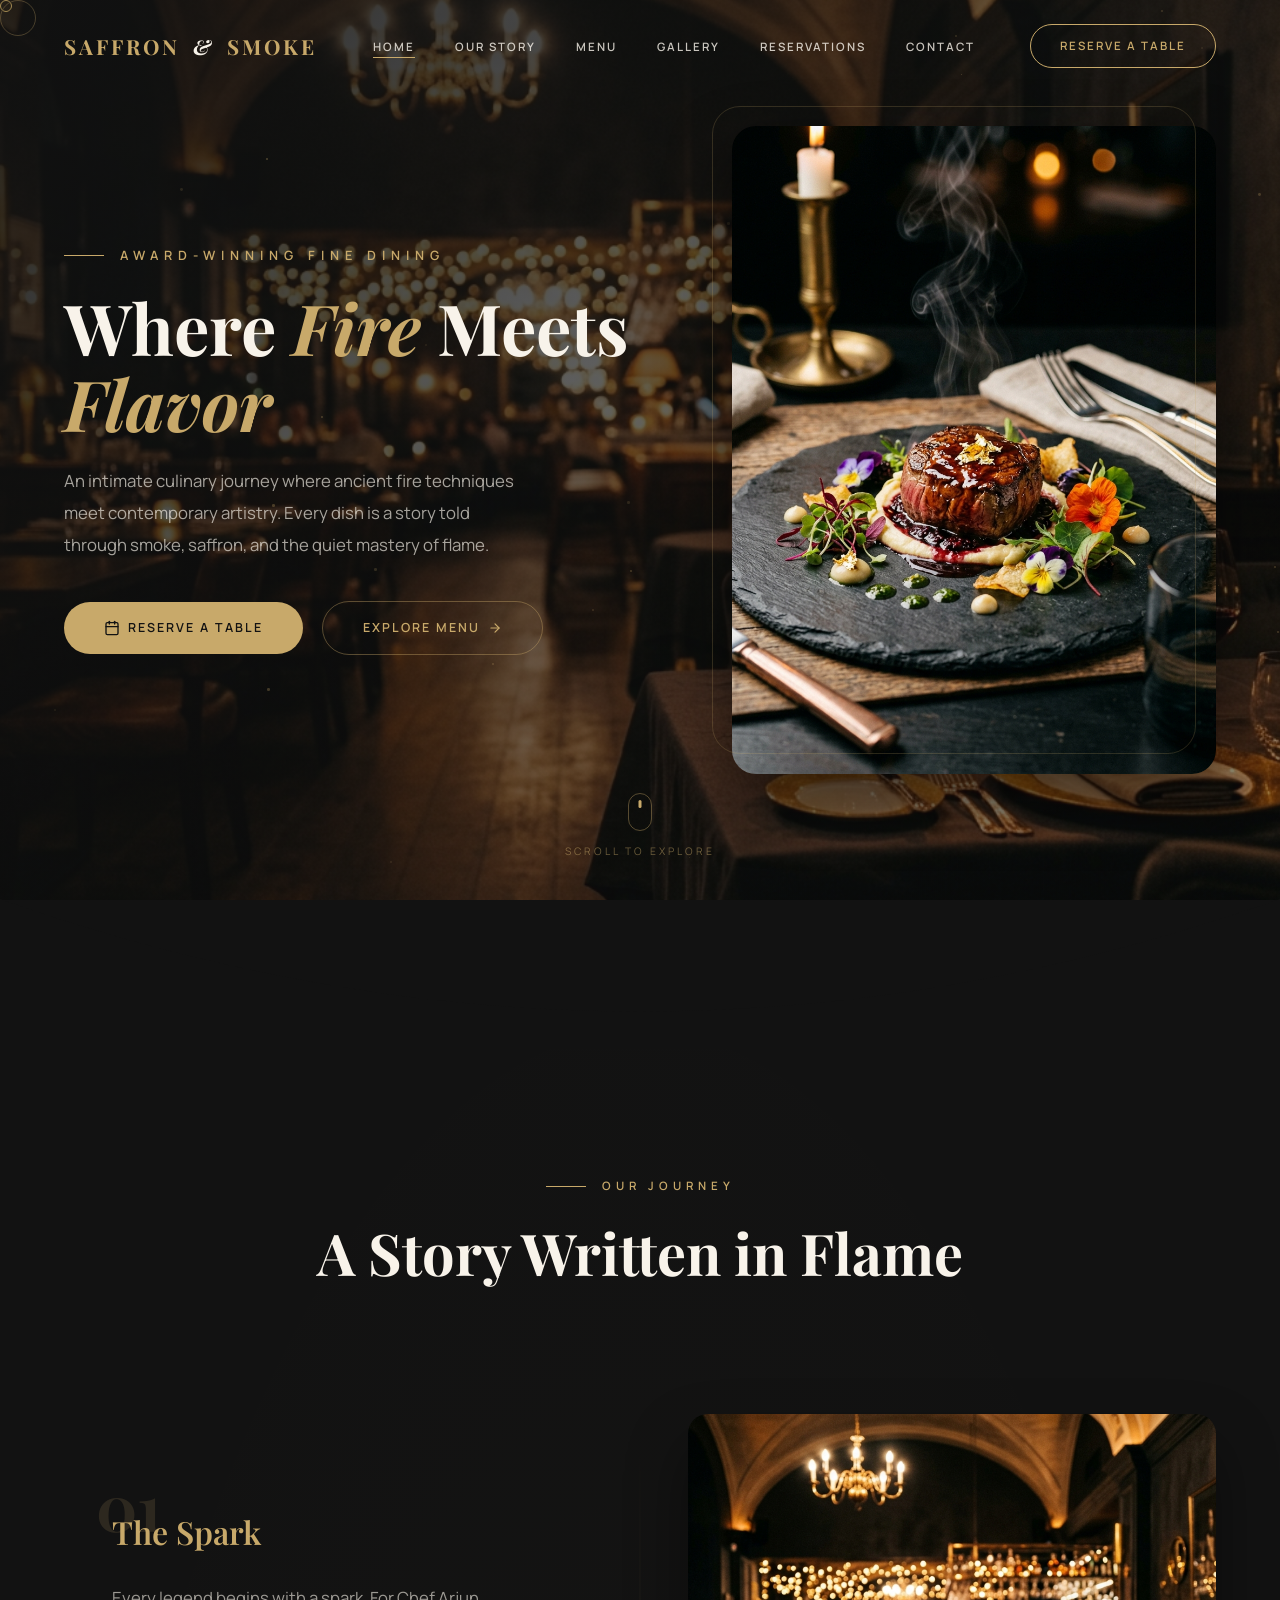
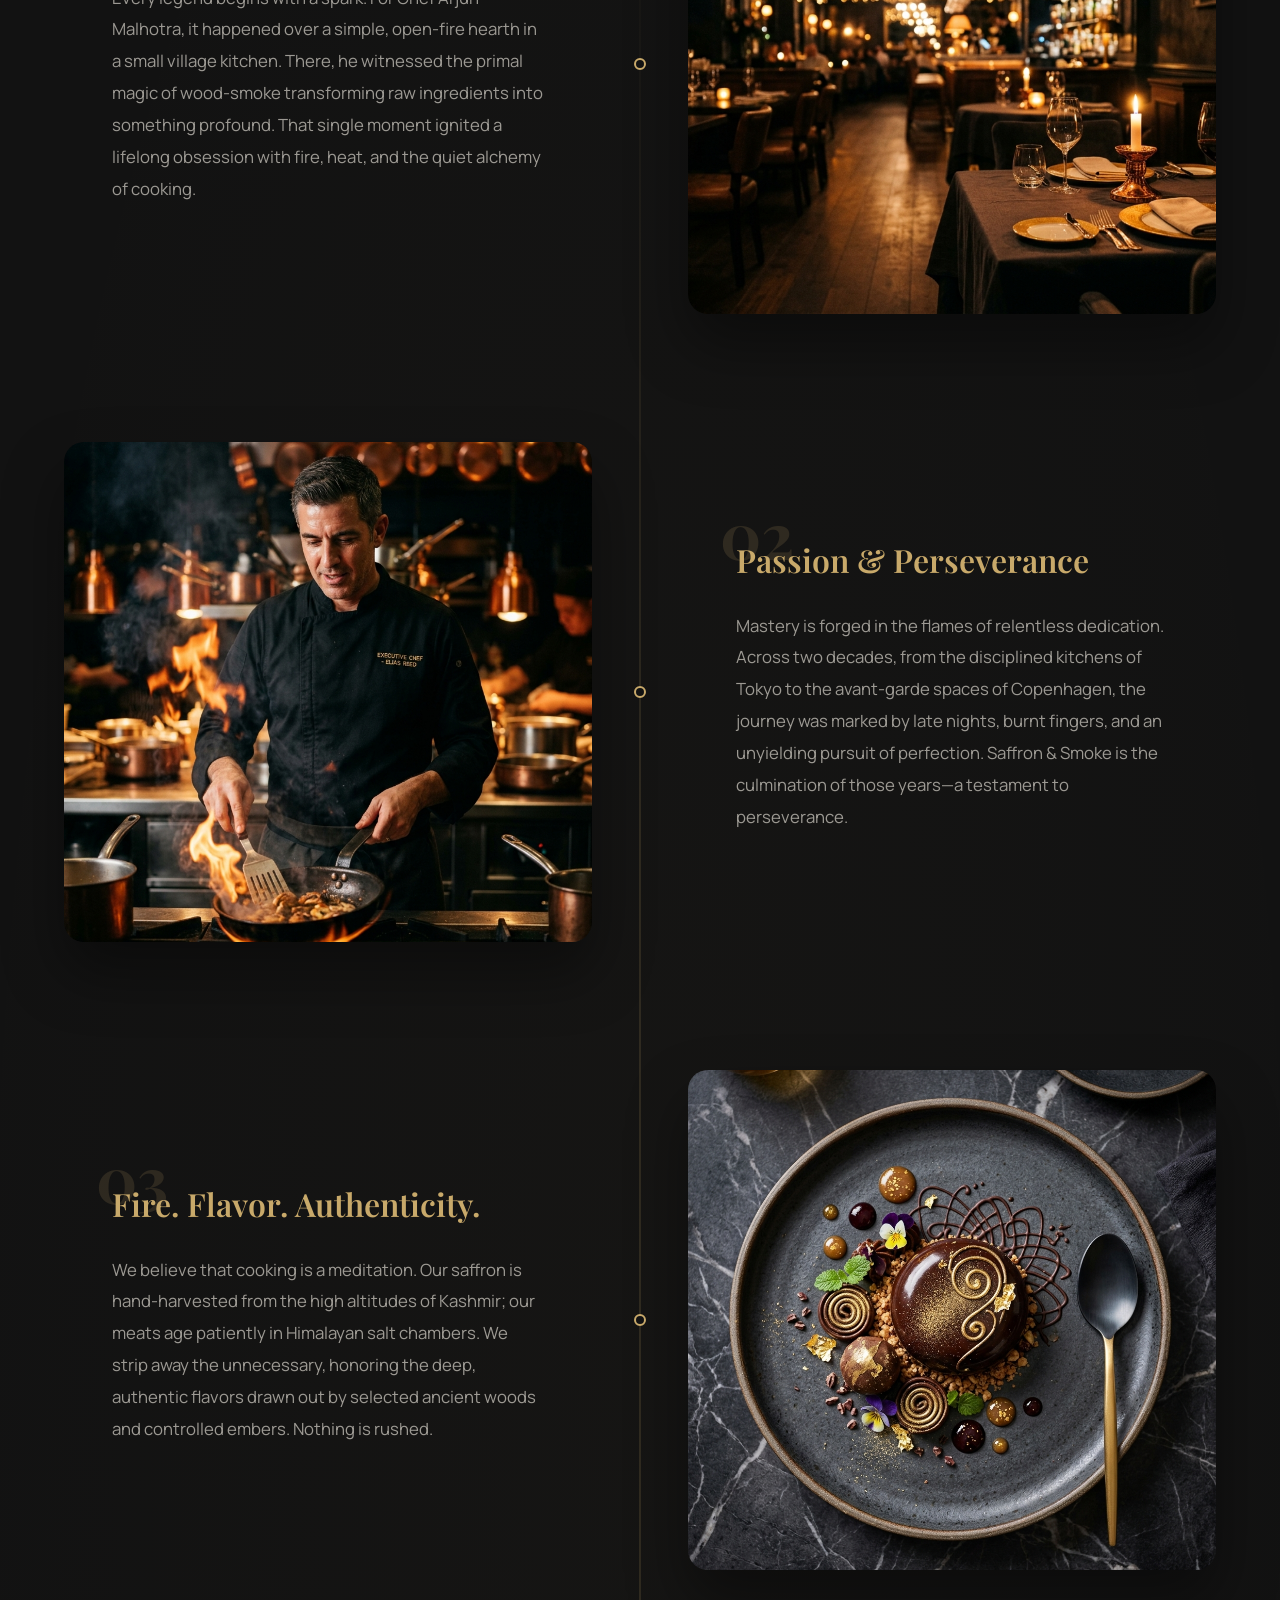
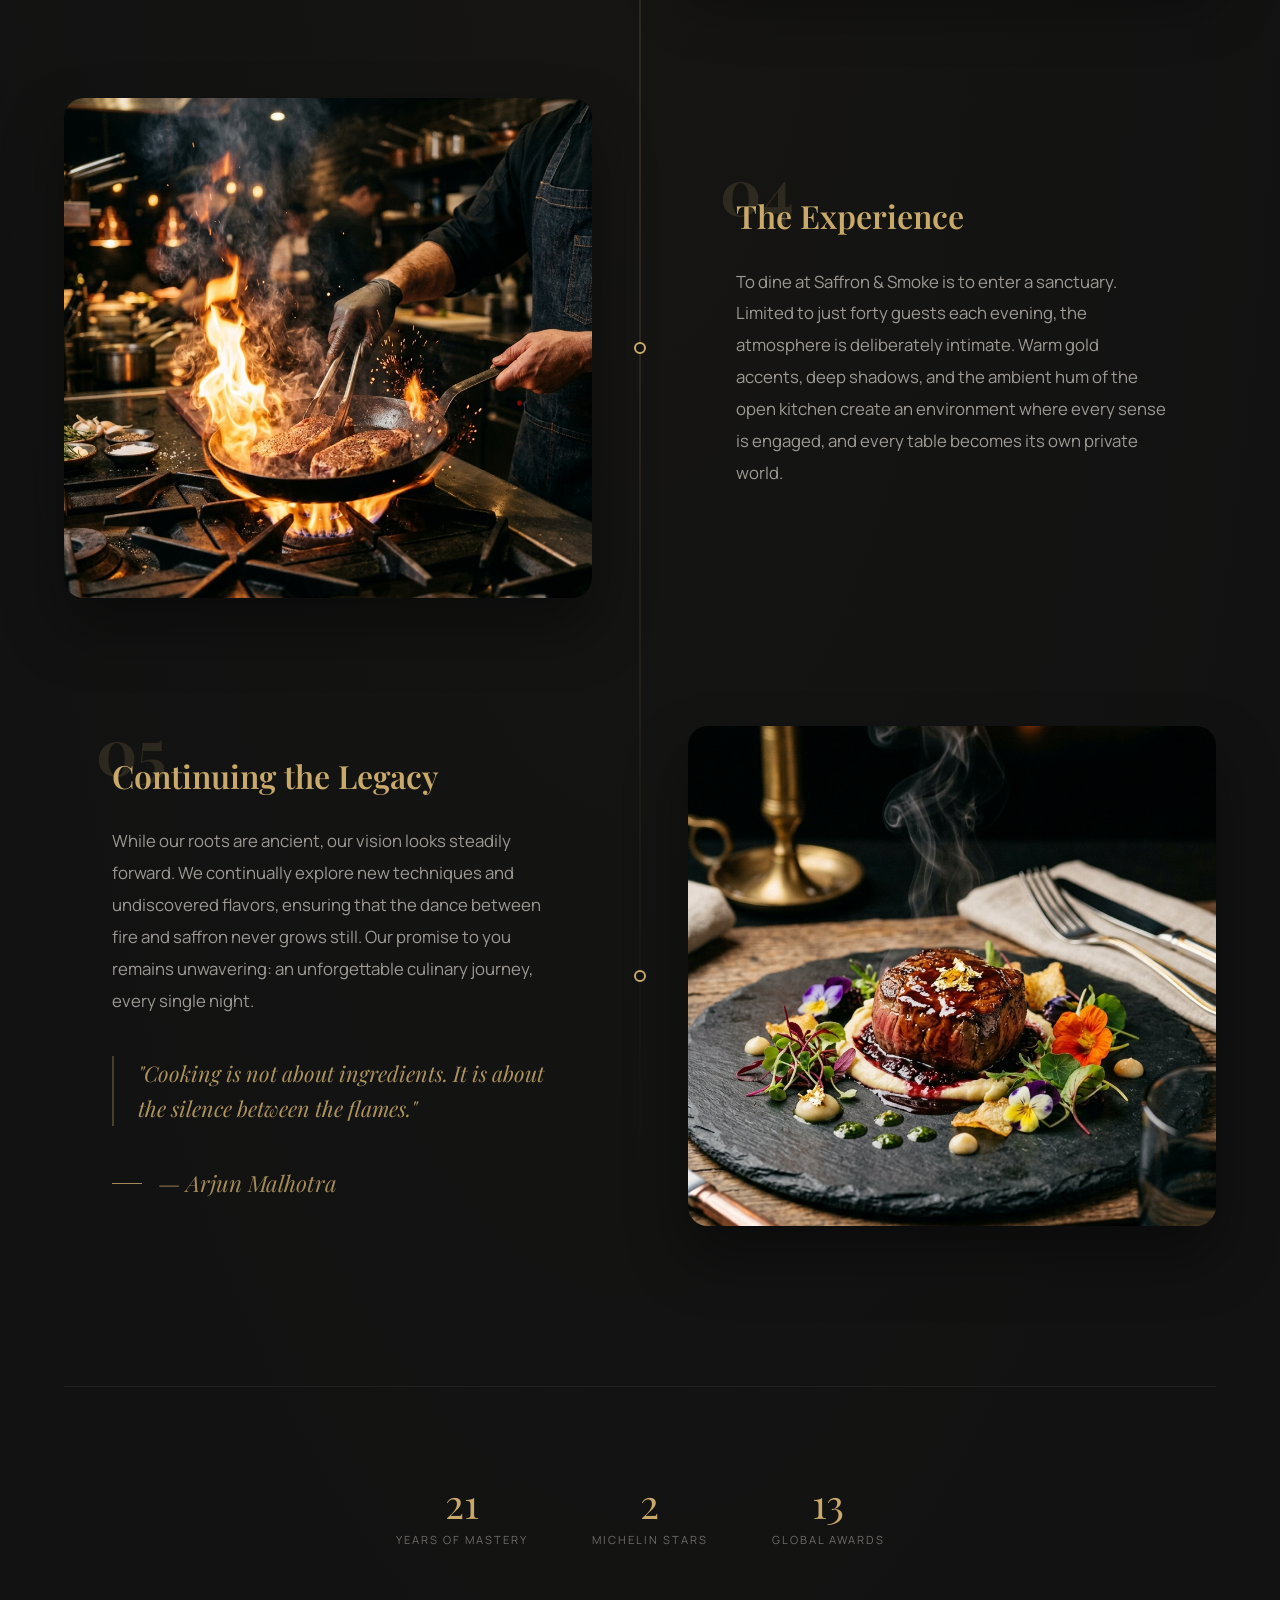
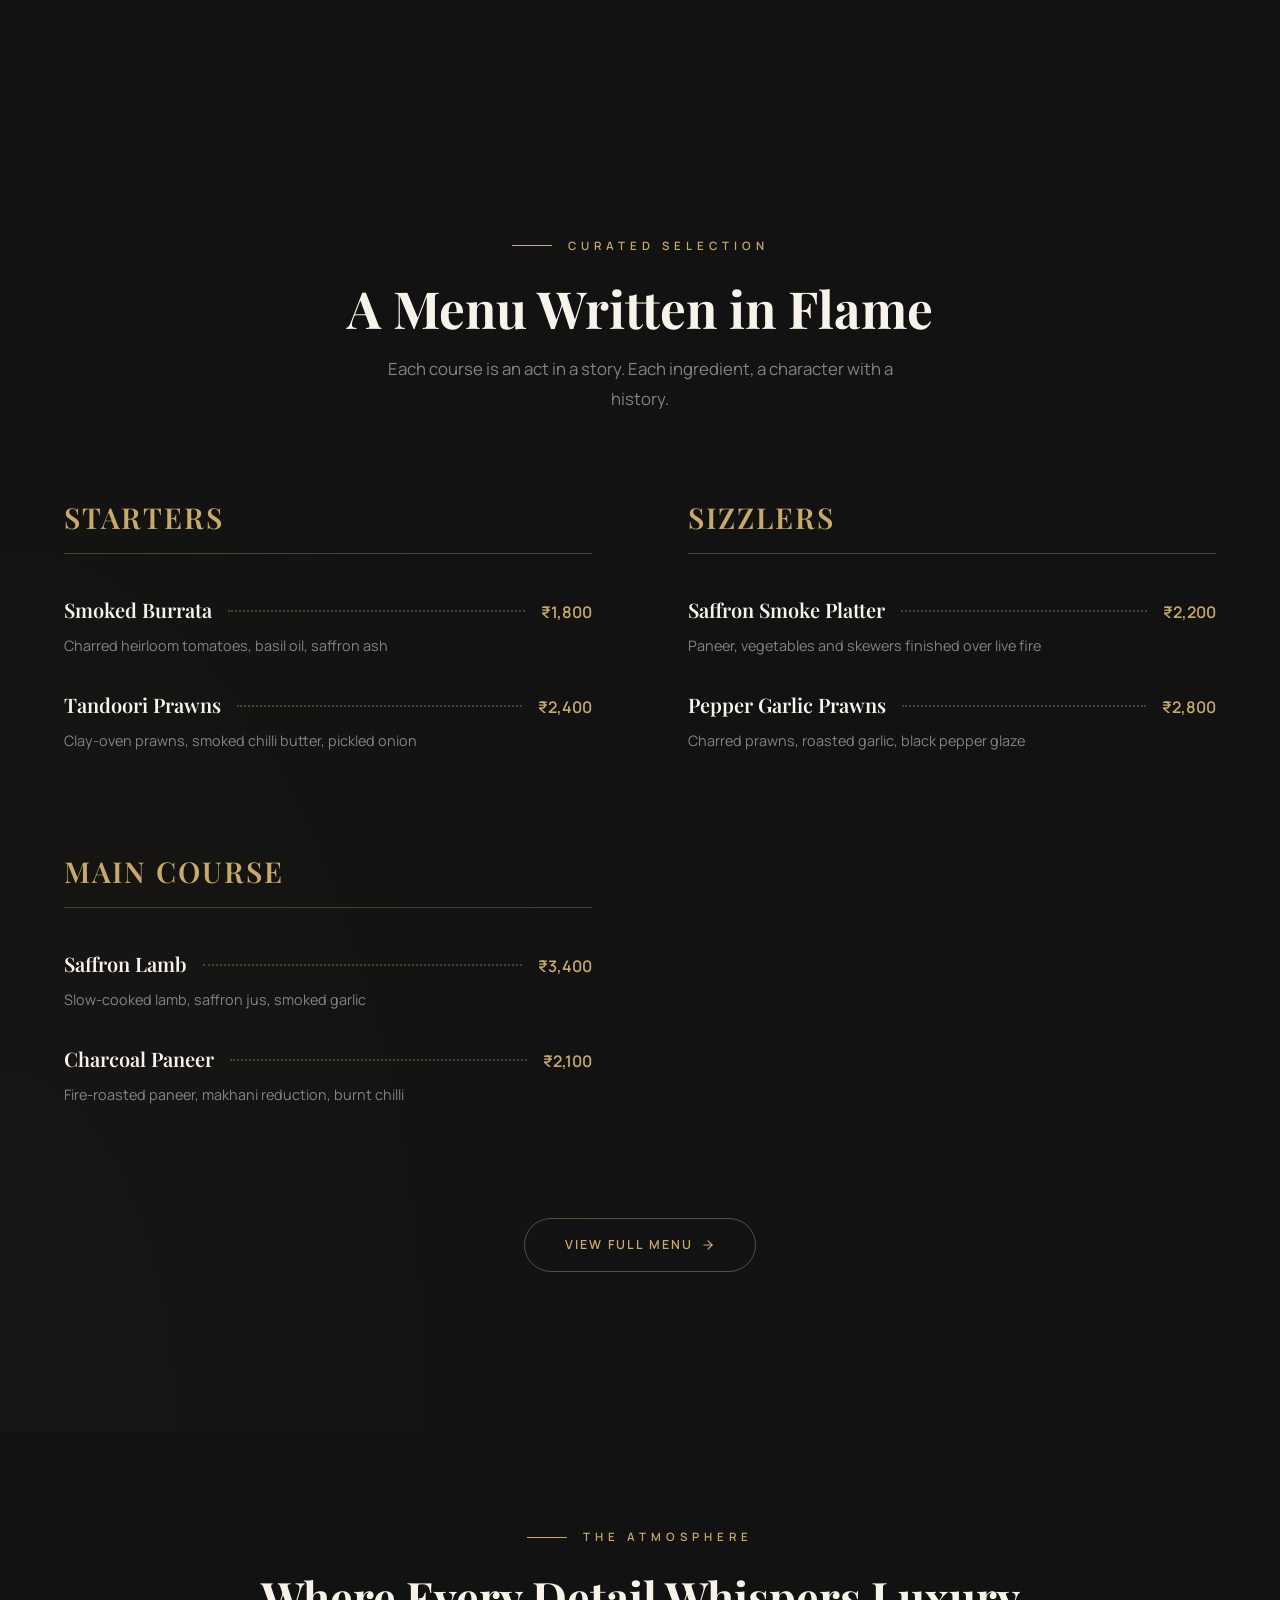
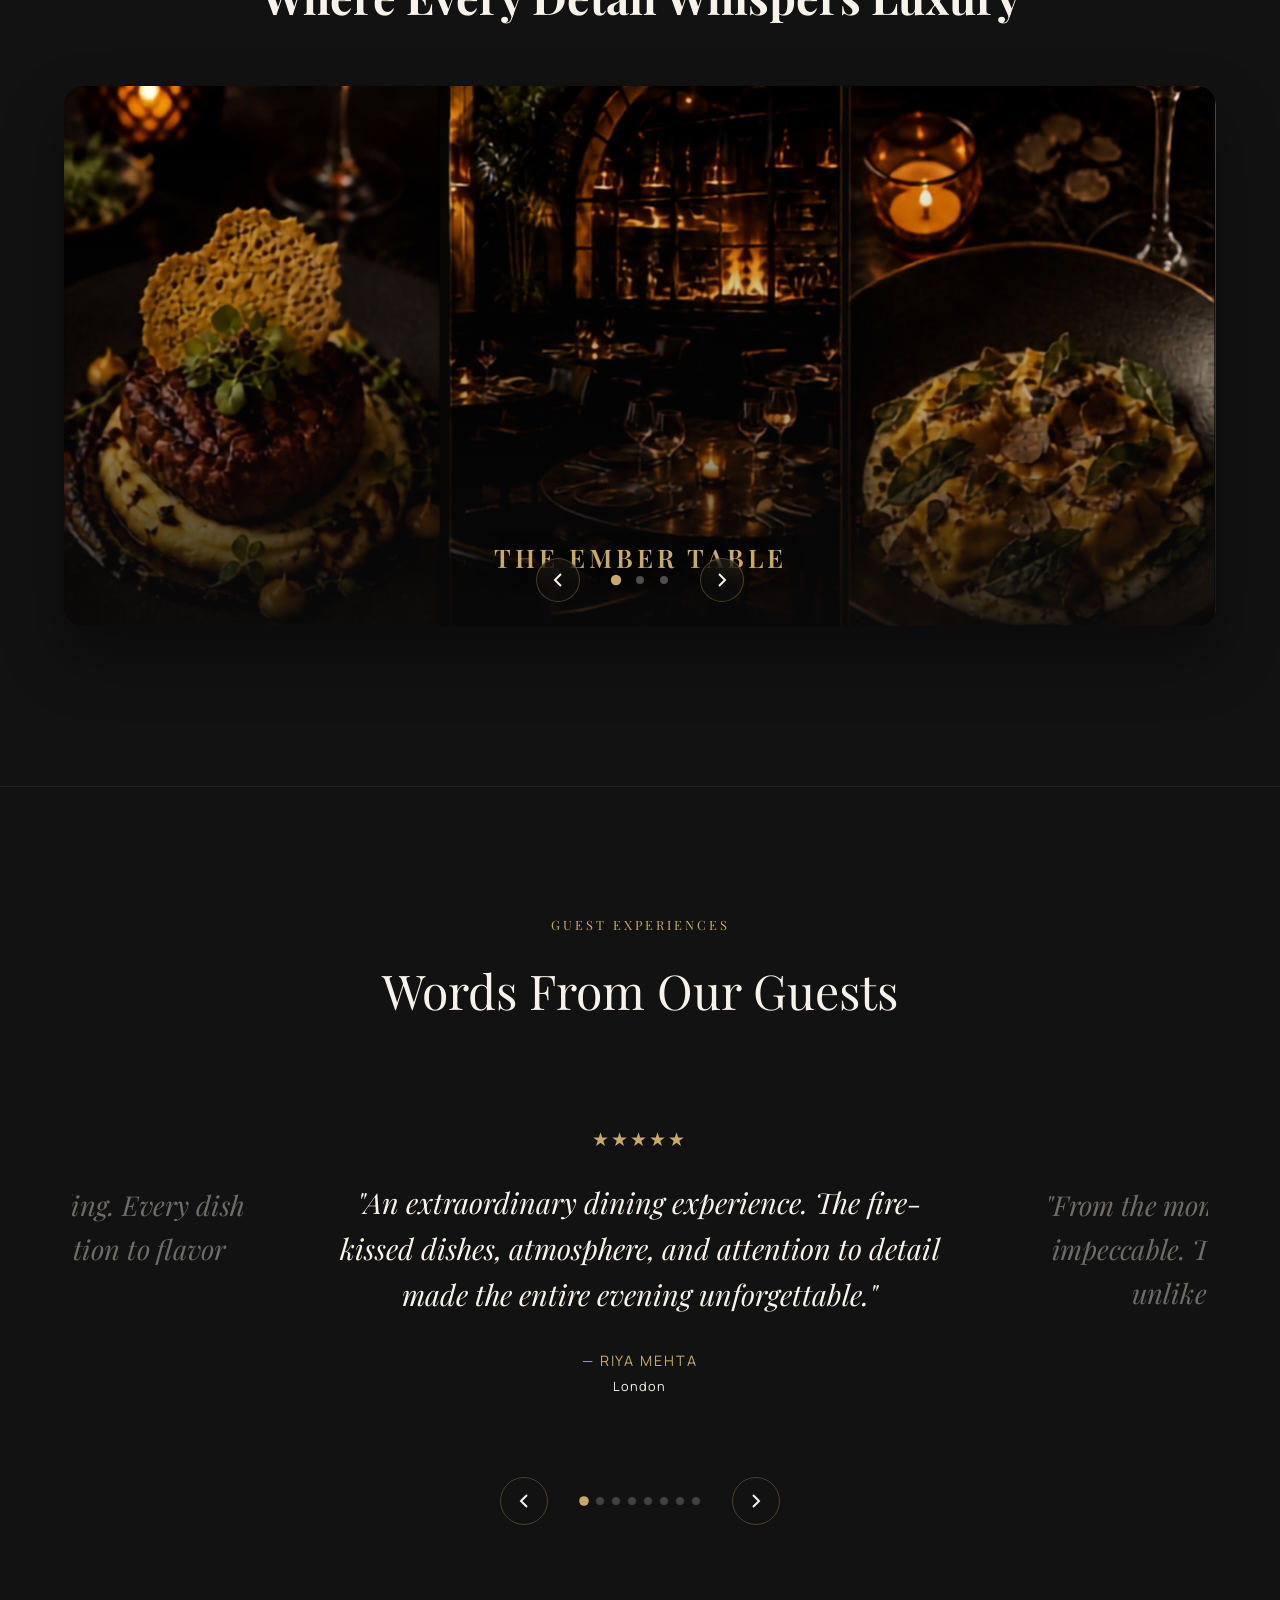
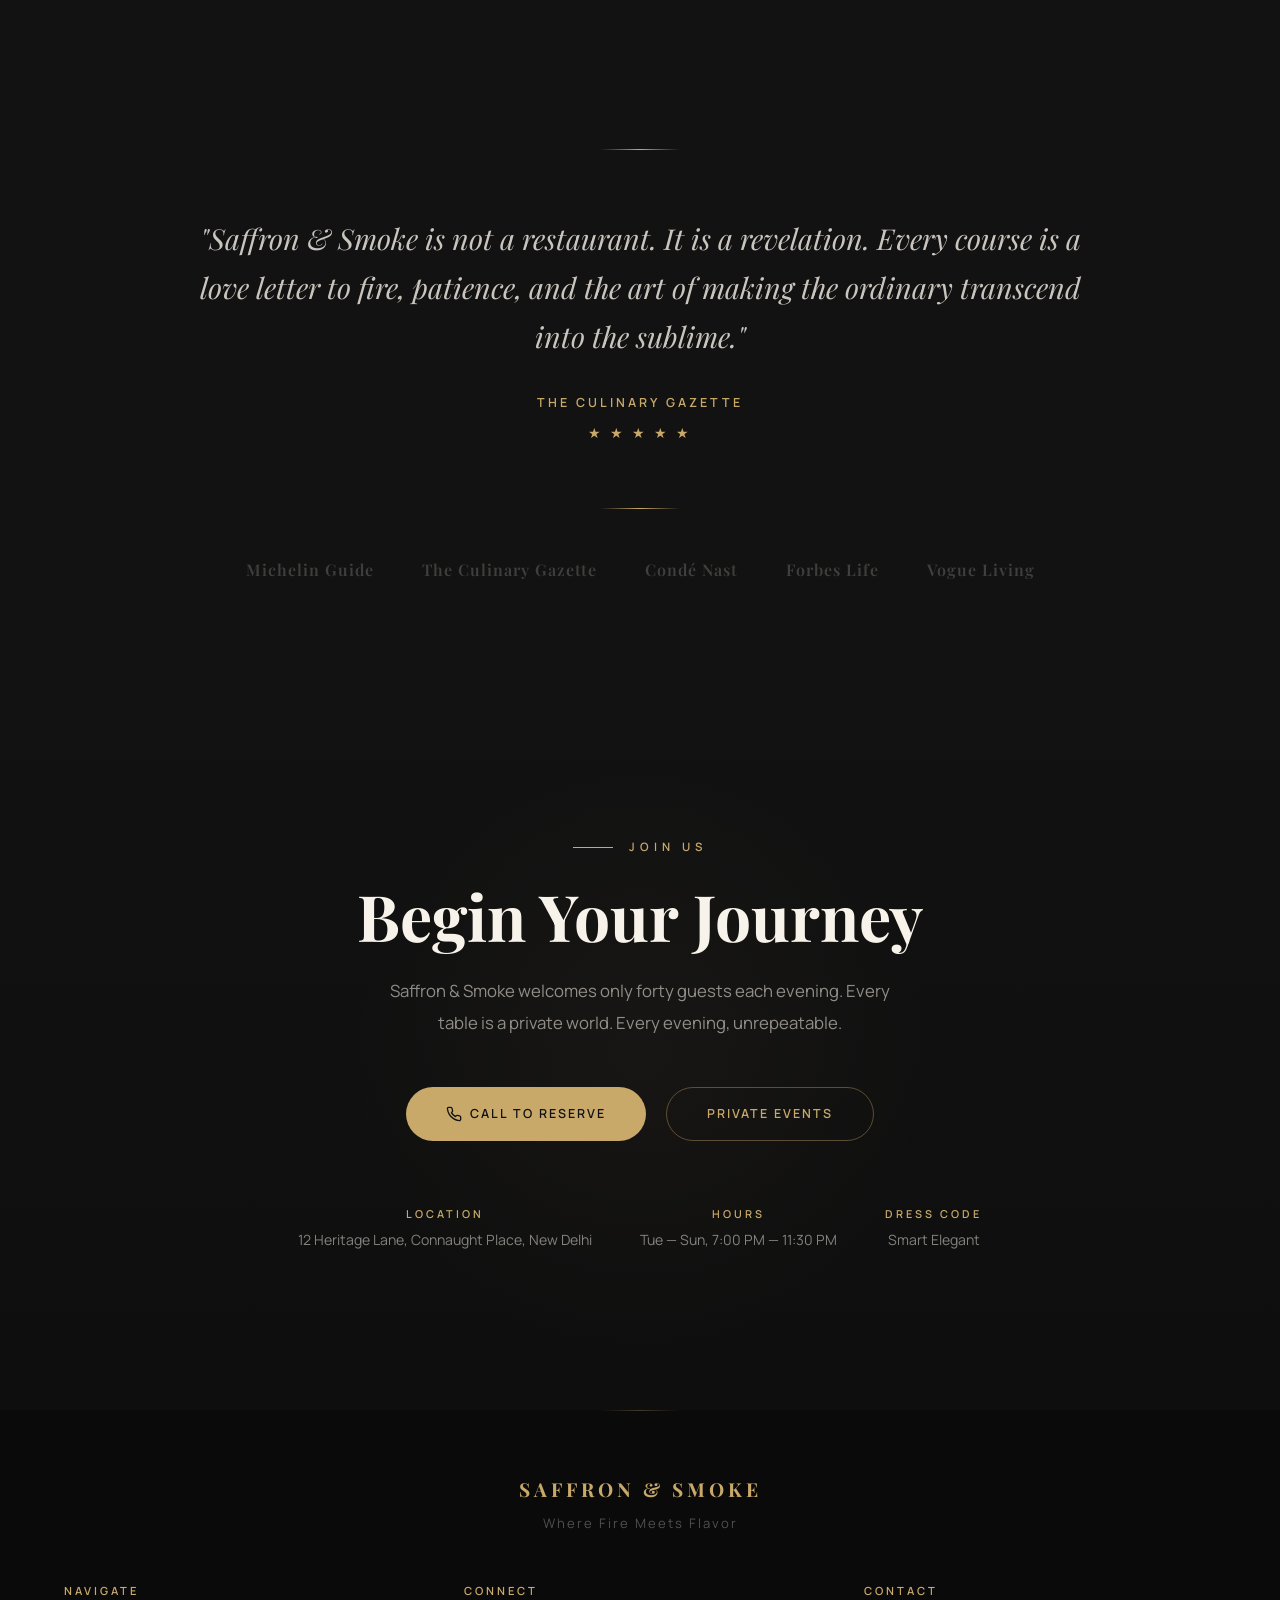
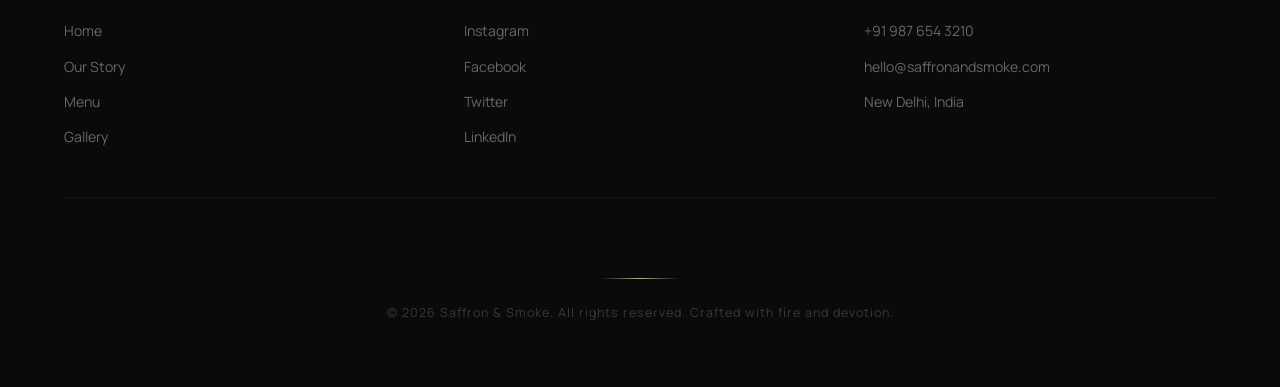
==== commit 20424756: "feat: redesign gallery to an automatic slider carousel Co-authored-by: ayushikarn <231871808+ayushik" ====
--- a/index.html
+++ b/index.html
@@ -52,6 +52,7 @@
             <li><a href="#gallery">Gallery</a></li>
             <li><a href="#reservations">Reservations</a></li>
             <li><a href="#contact">Contact</a></li>
+            <li class="mobile-only-reserve"><a href="#reservations" class="nav-reserve">Reserve a Table</a></li>
         </ul>
 
         <a href="#reservations" class="nav-reserve magnetic-btn">Reserve a Table</a>
--- a/styles.css
+++ b/styles.css
@@ -317,6 +317,10 @@
 }
 
 /* ── Reserve Button ───────────────────────────────────── */
+.mobile-only-reserve {
+  display: none;
+}
+
 
 .nav-reserve {
   display: inline-flex;
@@ -1904,7 +1908,7 @@
 
 /* ── Mobile ───────────────────────────────────────────── */
 
-@media (max-width: 768px) {
+@media (max-width: 1024px) {
 
   .nav-links {
     position: fixed;
@@ -1934,8 +1938,17 @@
   }
 
   .nav-reserve {
-    order: 10;
+    display: none;
+  }
+
+  .mobile-only-reserve {
+    display: block;
     margin-top: 2rem;
+  }
+
+  .mobile-only-reserve .nav-reserve {
+    display: inline-flex;
+    margin-top: 0;
   }
 
   .menu-toggle {
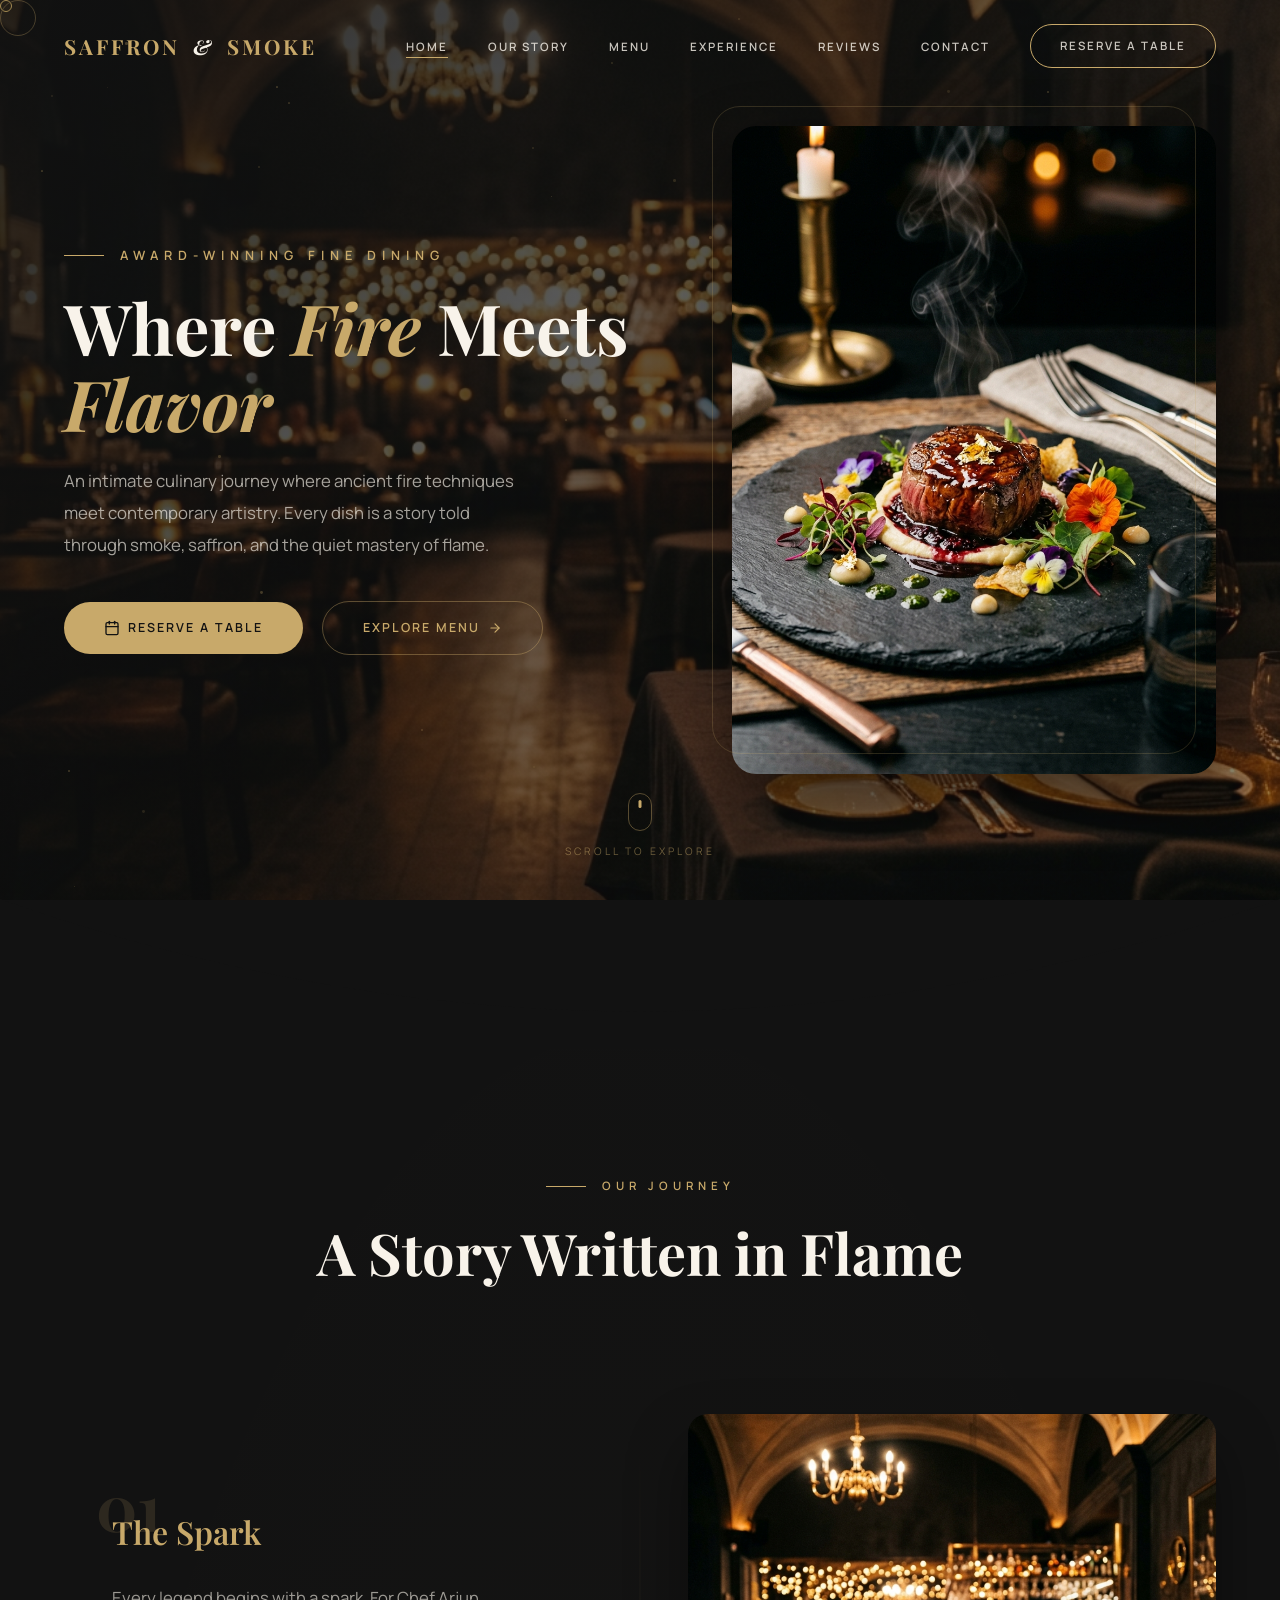
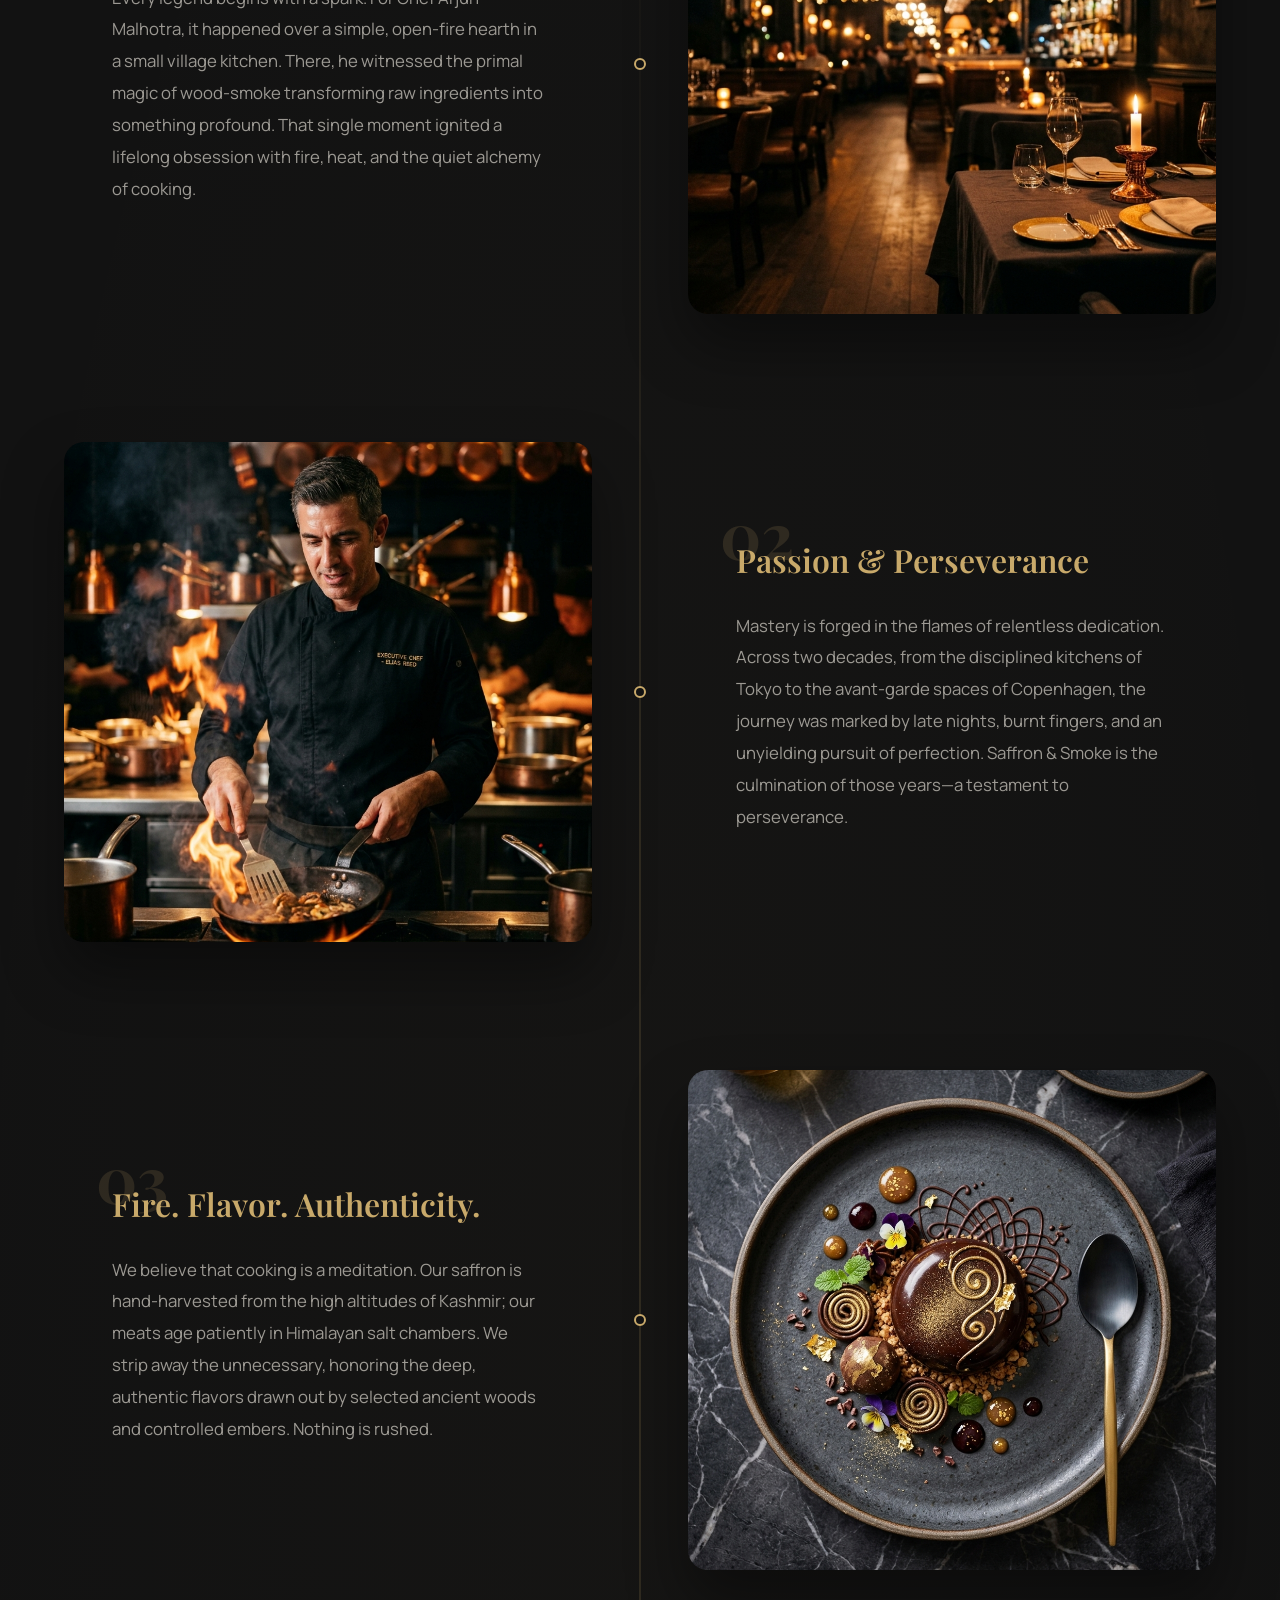
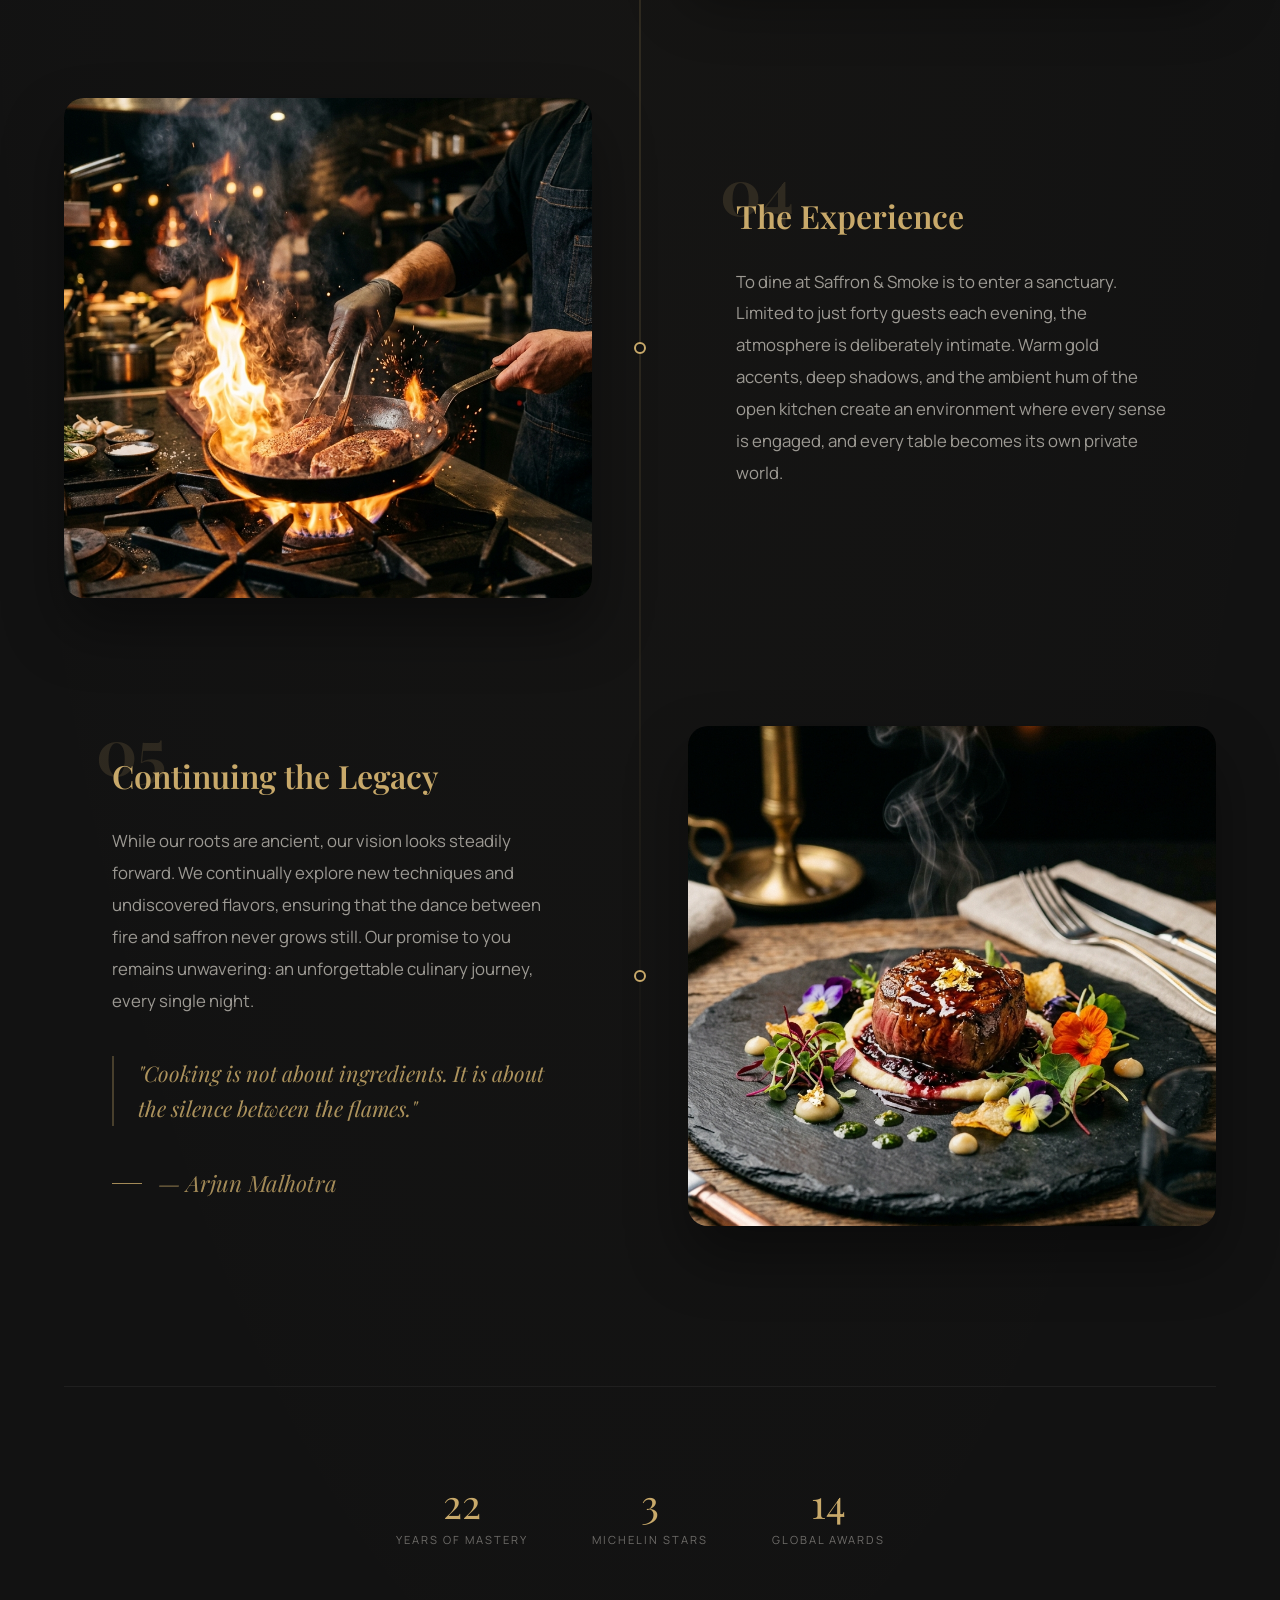
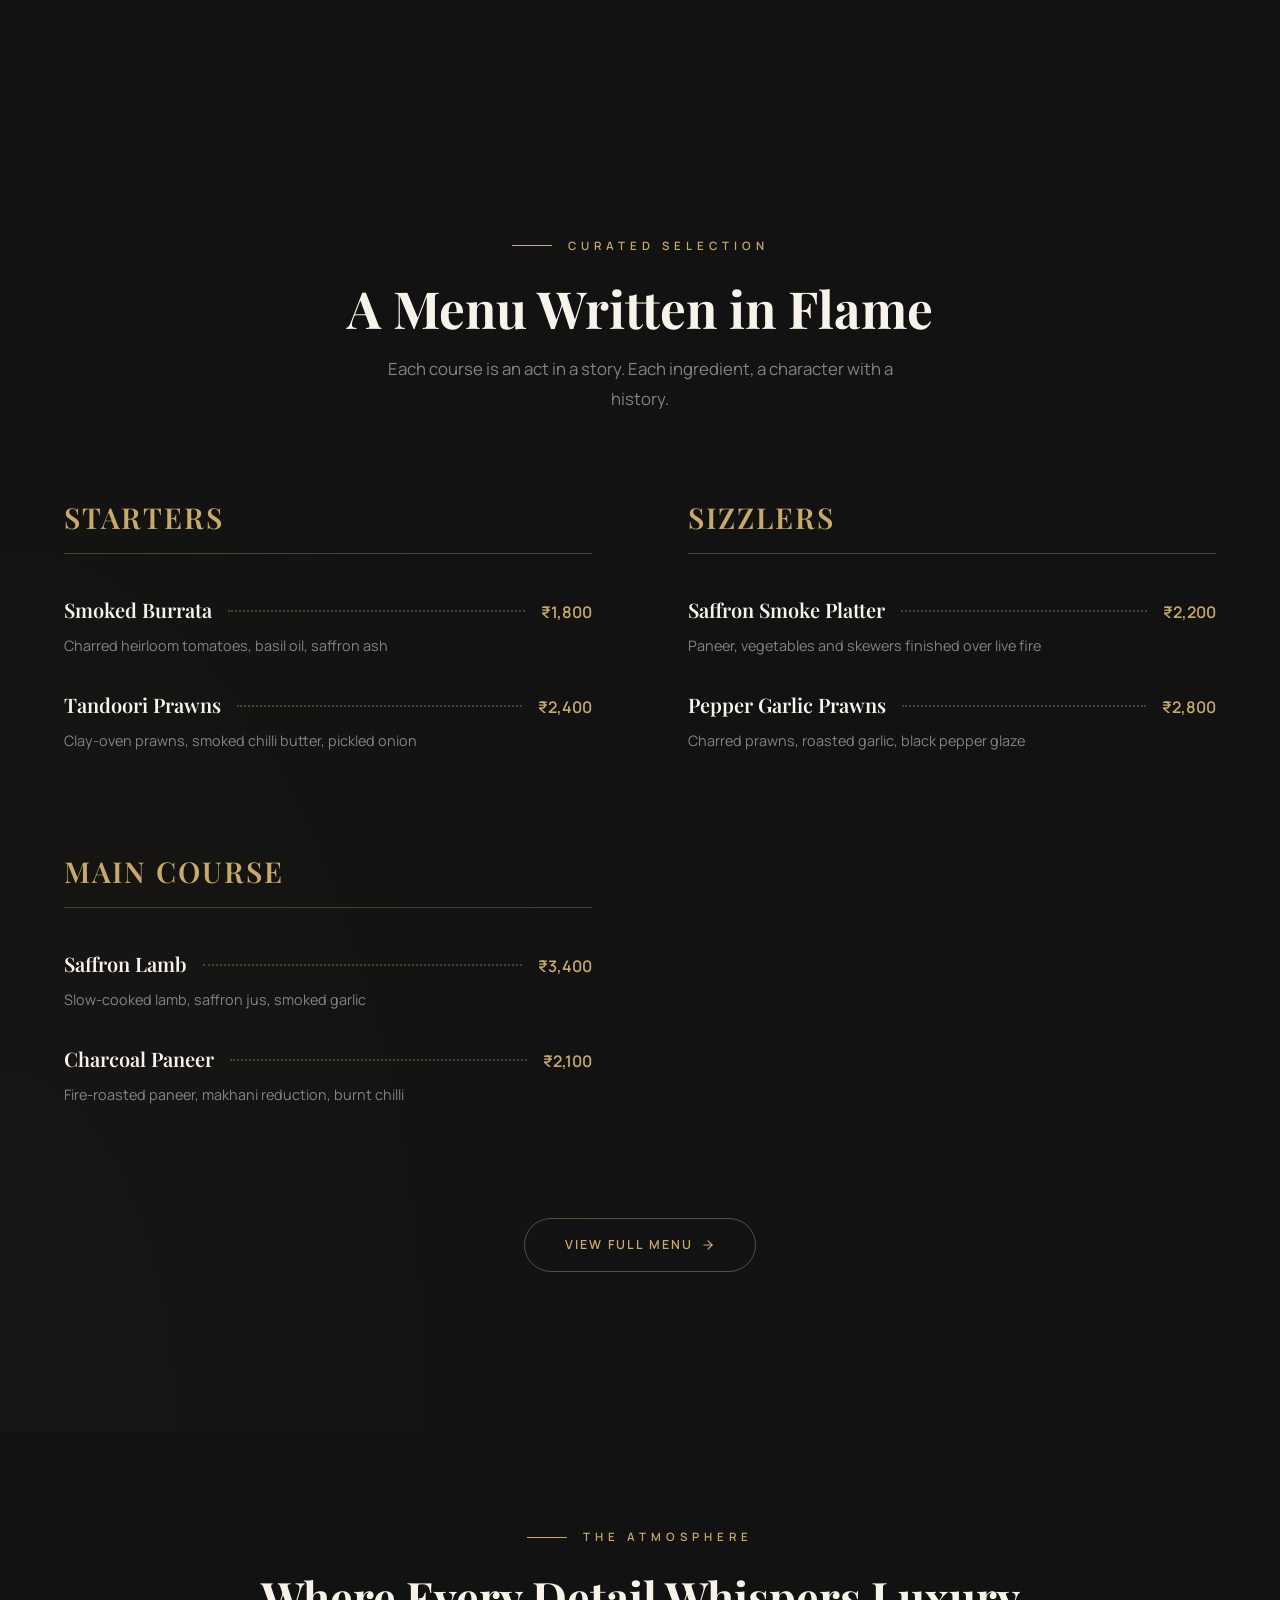
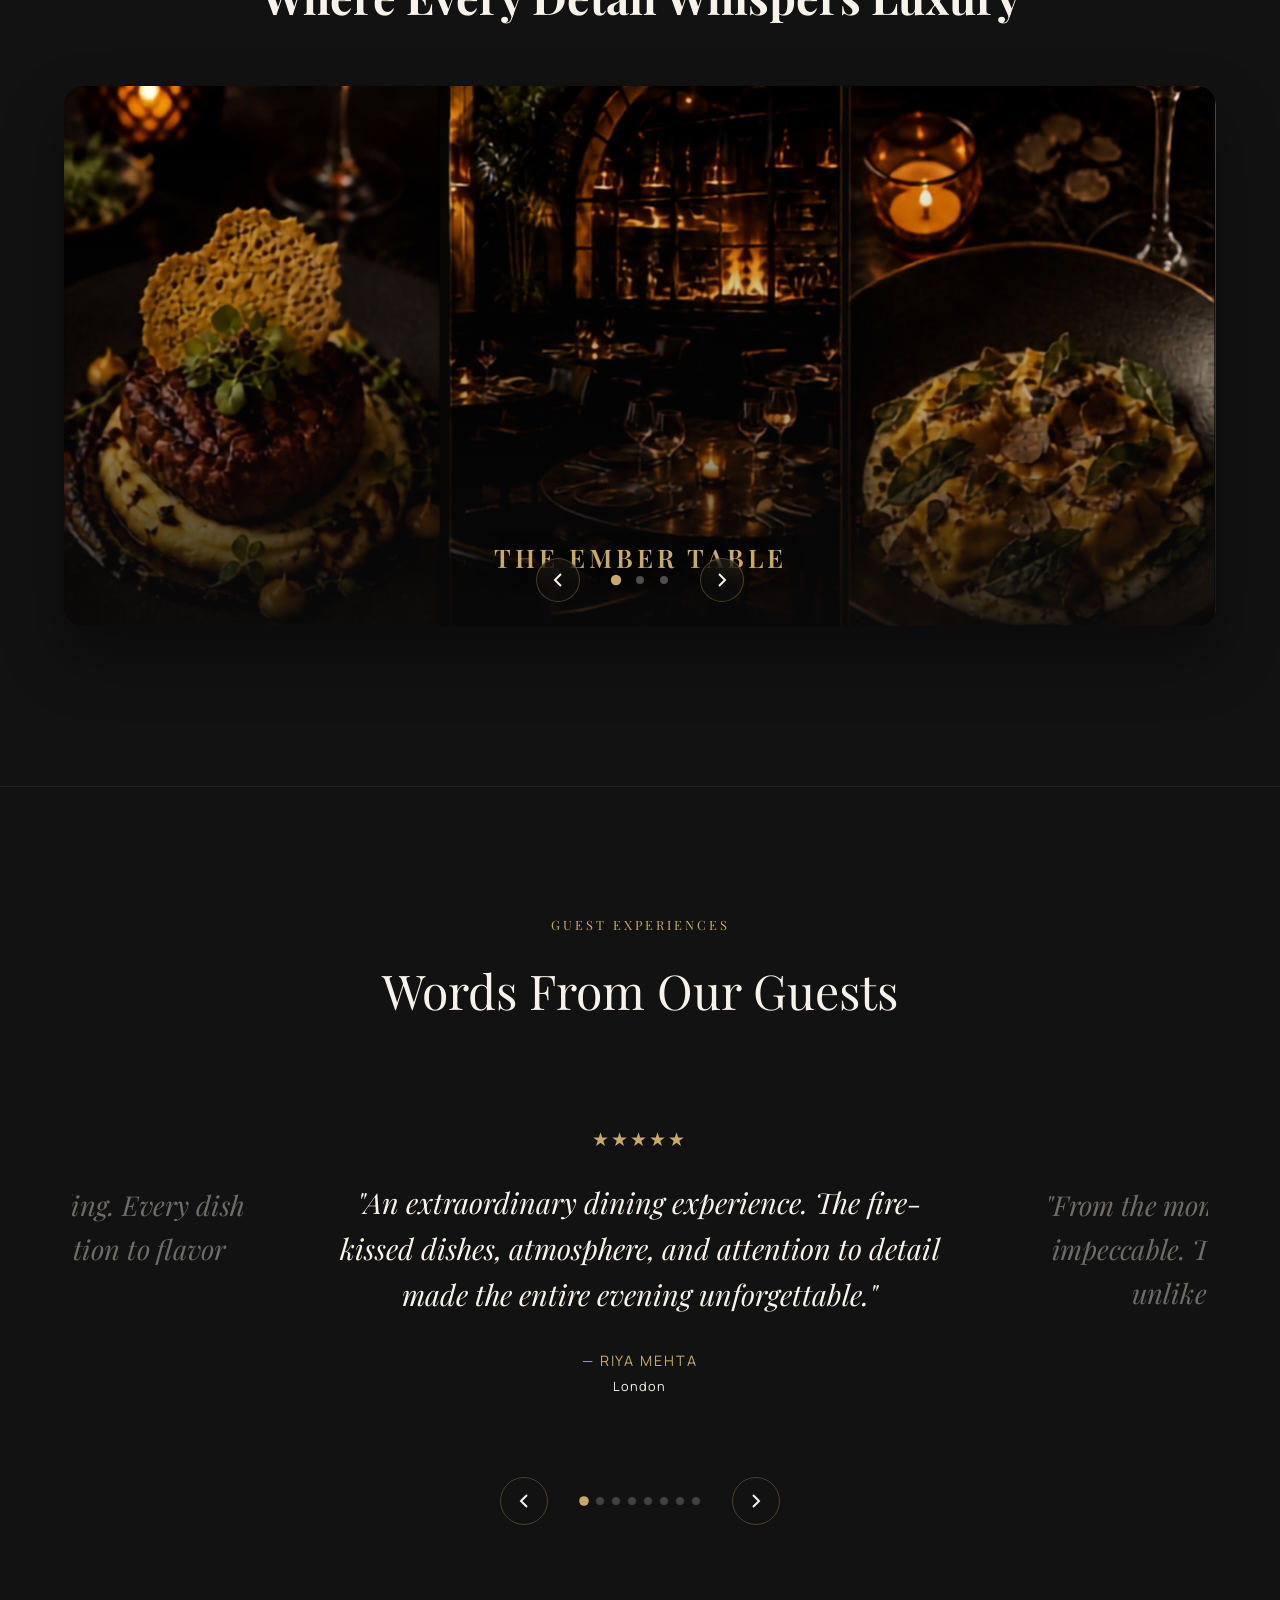
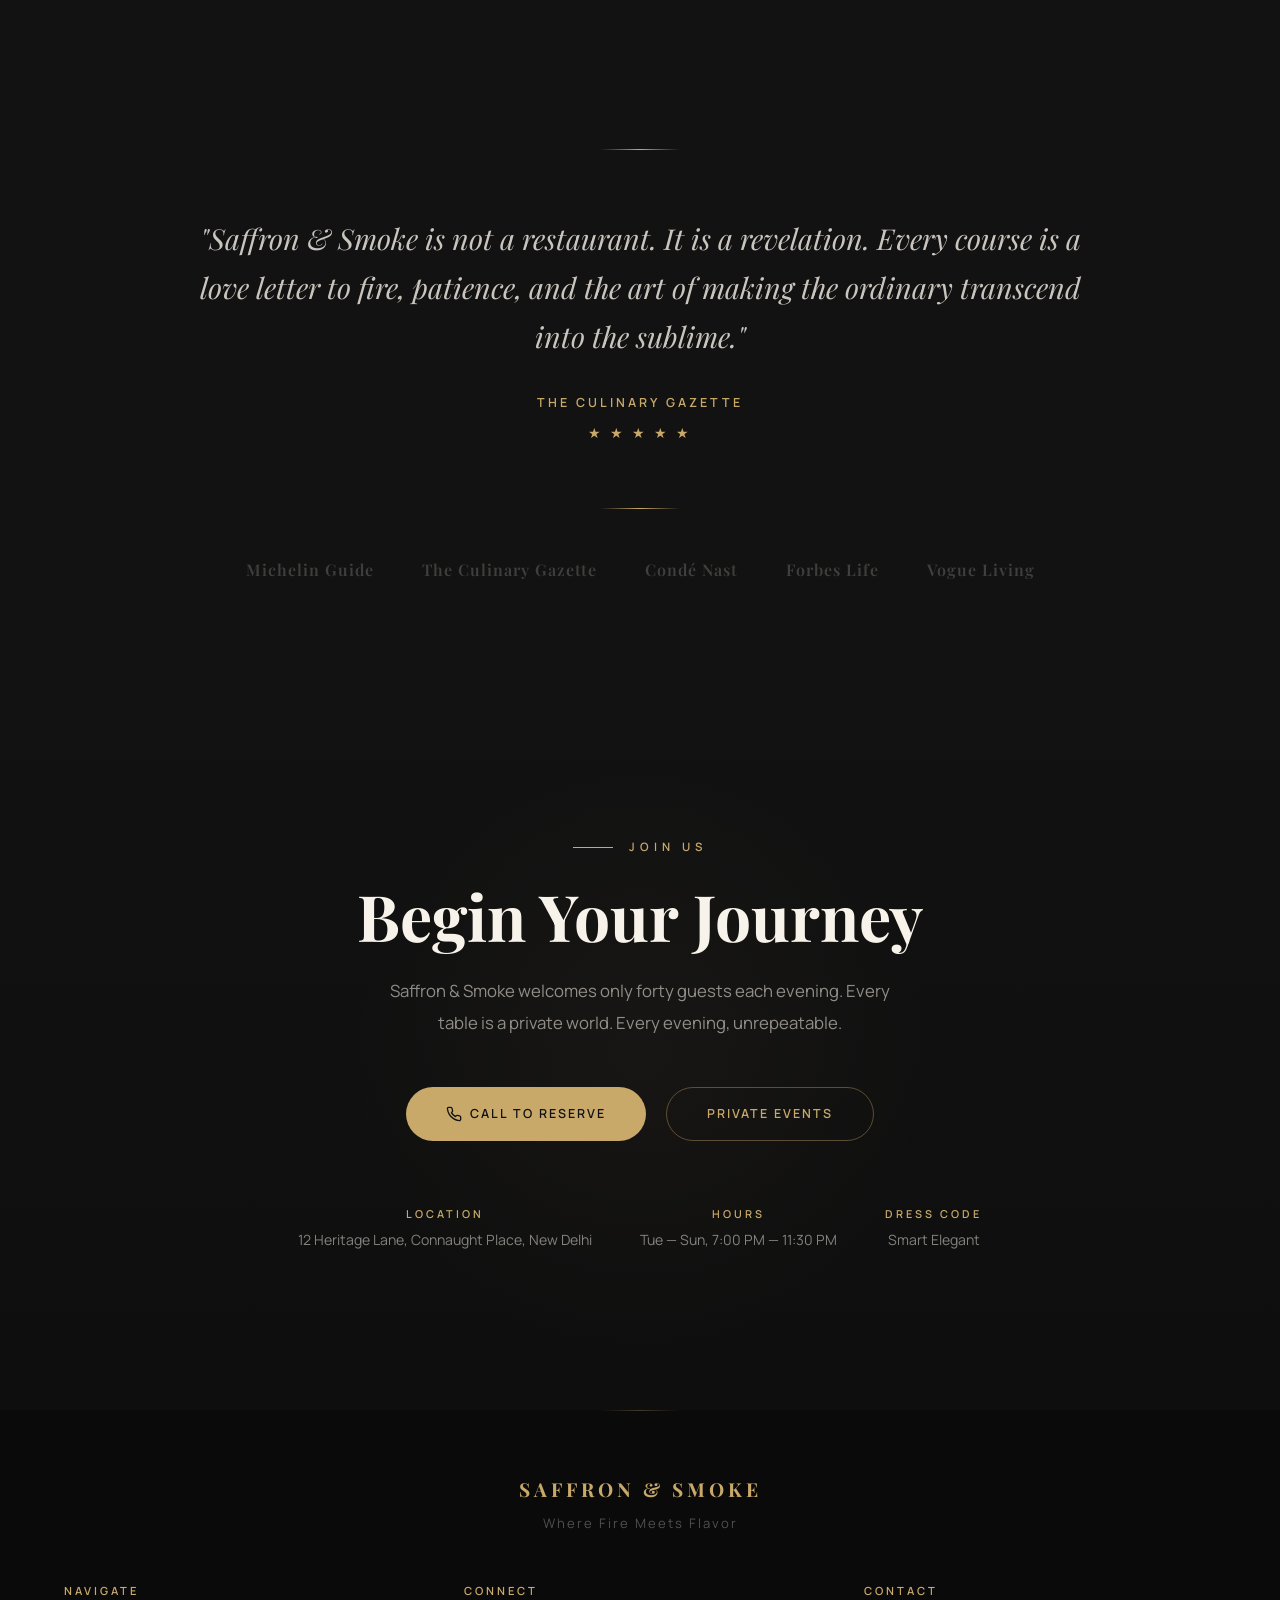
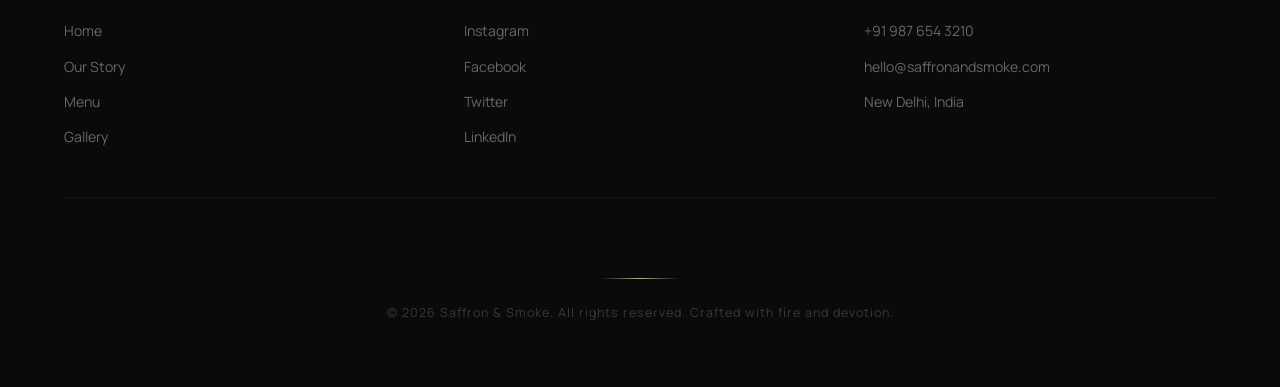
==== commit a24408cd: "feat: improve navigation and add responsive layouts - Change nav links and semantic markup (move CTA" ====
--- a/index.html
+++ b/index.html
@@ -45,17 +45,15 @@
             Saffron <span>&</span> Smoke
         </a>
 
-        <ul class="nav-links" id="navLinks">
+        <ul class="nav-menu" id="navMenu">
             <li><a href="#hero" class="active">Home</a></li>
-            <li><a href="#chef">Our Story</a></li>
-            <li><a href="#menu">Menu</a></li>
-            <li><a href="#gallery">Gallery</a></li>
-            <li><a href="#reservations">Reservations</a></li>
-            <li><a href="#contact">Contact</a></li>
-            <li class="mobile-only-reserve"><a href="#reservations" class="nav-reserve">Reserve a Table</a></li>
+                <li><a href="#chef">Our Story</a></li>
+                <li><a href="#menu">Menu</a></li>
+                <li><a href="#gallery">Experience</a></li>
+                <li><a href="#reviews">Reviews</a></li>
+                <li><a href="#contact">Contact</a></li>
+            <li><a href="#reservations" class="nav-reserve magnetic-btn">Reserve a Table</a></li>
         </ul>
-
-        <a href="#reservations" class="nav-reserve magnetic-btn">Reserve a Table</a>
 
         <div class="menu-toggle" id="menuToggle" aria-label="Toggle menu" role="button" tabindex="0">
             <span></span>
--- a/styles.css
+++ b/styles.css
@@ -276,14 +276,14 @@
 
 /* ── Links ────────────────────────────────────────────── */
 
-.nav-links {
+.nav-menu {
   display: flex;
   align-items: center;
   gap: var(--sp-lg);
   list-style: none;
 }
 
-.nav-links a {
+.nav-menu a {
   color: var(--clr-ivory-80);
   font-family: var(--ff-body);
   font-size: 0.72rem;
@@ -294,7 +294,7 @@
   transition: color 0.3s var(--ease-smooth);
 }
 
-.nav-links a::after {
+.nav-menu a::after {
   content: '';
   position: absolute;
   bottom: -4px;
@@ -307,20 +307,16 @@
   transition: transform 0.4s var(--ease-smooth);
 }
 
-.nav-links a:hover::after,
-.nav-links a.active::after {
+.nav-menu a:hover::after,
+.nav-menu a.active::after {
   transform: scaleX(1);
 }
 
-.nav-links a:hover {
+.nav-menu a:hover {
   color: var(--clr-gold);
 }
 
 /* ── Reserve Button ───────────────────────────────────── */
-.mobile-only-reserve {
-  display: none;
-}
-
 
 .nav-reserve {
   display: inline-flex;
@@ -1791,7 +1787,10 @@
 @media (max-width: 1024px) {
 
   .menu-grid {
-    gap: 3rem 4rem;
+    grid-template-columns: 1fr;
+    max-width: 700px;
+    margin: 0 auto 5rem;
+    gap: 3rem;
   }
 
   .hero-content {
@@ -1872,11 +1871,6 @@
     justify-content: center;
   }
 
-  .menu-grid {
-    grid-template-columns: 1fr;
-    max-width: 600px;
-    margin: 0 auto 4rem;
-  }
 
   .ambiance-gallery {
     grid-template-columns: 1fr 1fr;
@@ -1908,9 +1902,9 @@
 
 /* ── Mobile ───────────────────────────────────────────── */
 
-@media (max-width: 1024px) {
-
-  .nav-links {
+@media (max-width: 768px) {
+
+  .nav-menu {
     position: fixed;
     top: 0;
     right: -100%;
@@ -1920,35 +1914,31 @@
     background: rgba(18, 18, 18, 0.97);
     backdrop-filter: blur(20px);
     -webkit-backdrop-filter: blur(20px);
+    display: flex;
     flex-direction: column;
     justify-content: center;
+    align-items: center;
     padding: 2rem;
     transition: right 0.4s var(--ease-smooth);
     box-shadow: var(--shadow-mobile-nav);
     gap: 2rem;
-  }
-
-  .nav-links.active {
+    list-style: none;
+    margin: 0;
+  }
+
+  .nav-menu.active {
     right: 0;
   }
 
-  .nav-links a {
+
+
+  .nav-menu a {
     font-size: 0.85rem;
     letter-spacing: 3px;
   }
 
   .nav-reserve {
-    display: none;
-  }
-
-  .mobile-only-reserve {
-    display: block;
     margin-top: 2rem;
-  }
-
-  .mobile-only-reserve .nav-reserve {
-    display: inline-flex;
-    margin-top: 0;
   }
 
   .menu-toggle {
@@ -2501,3 +2491,47 @@
 /* ==========================================================
    END OF STYLESHEET — SAFFRON & SMOKE
    ========================================================== */
+
+/* Additional responsive rules requested in code review */
+
+@media (max-width: 1024px) {
+  .hero-content {
+    flex-direction: column;
+    text-align: center;
+    gap: 3rem;
+  }
+}
+
+@media (max-width: 768px) {
+  .story-item {
+    grid-template-columns: 1fr;
+    gap: var(--sp-xl);
+  }
+
+  .story-item::after {
+    display: none;
+  }
+
+  .story-timeline::before {
+    display: none;
+  }
+
+  .story-item-reverse .story-content {
+    order: unset;
+  }
+
+  .story-content {
+    padding: 0;
+  }
+
+  .press-logos {
+    gap: 2rem;
+  }
+}
+
+@media (max-width: 480px) {
+  .press-logos {
+    flex-direction: column;
+    gap: 1.5rem;
+  }
+}
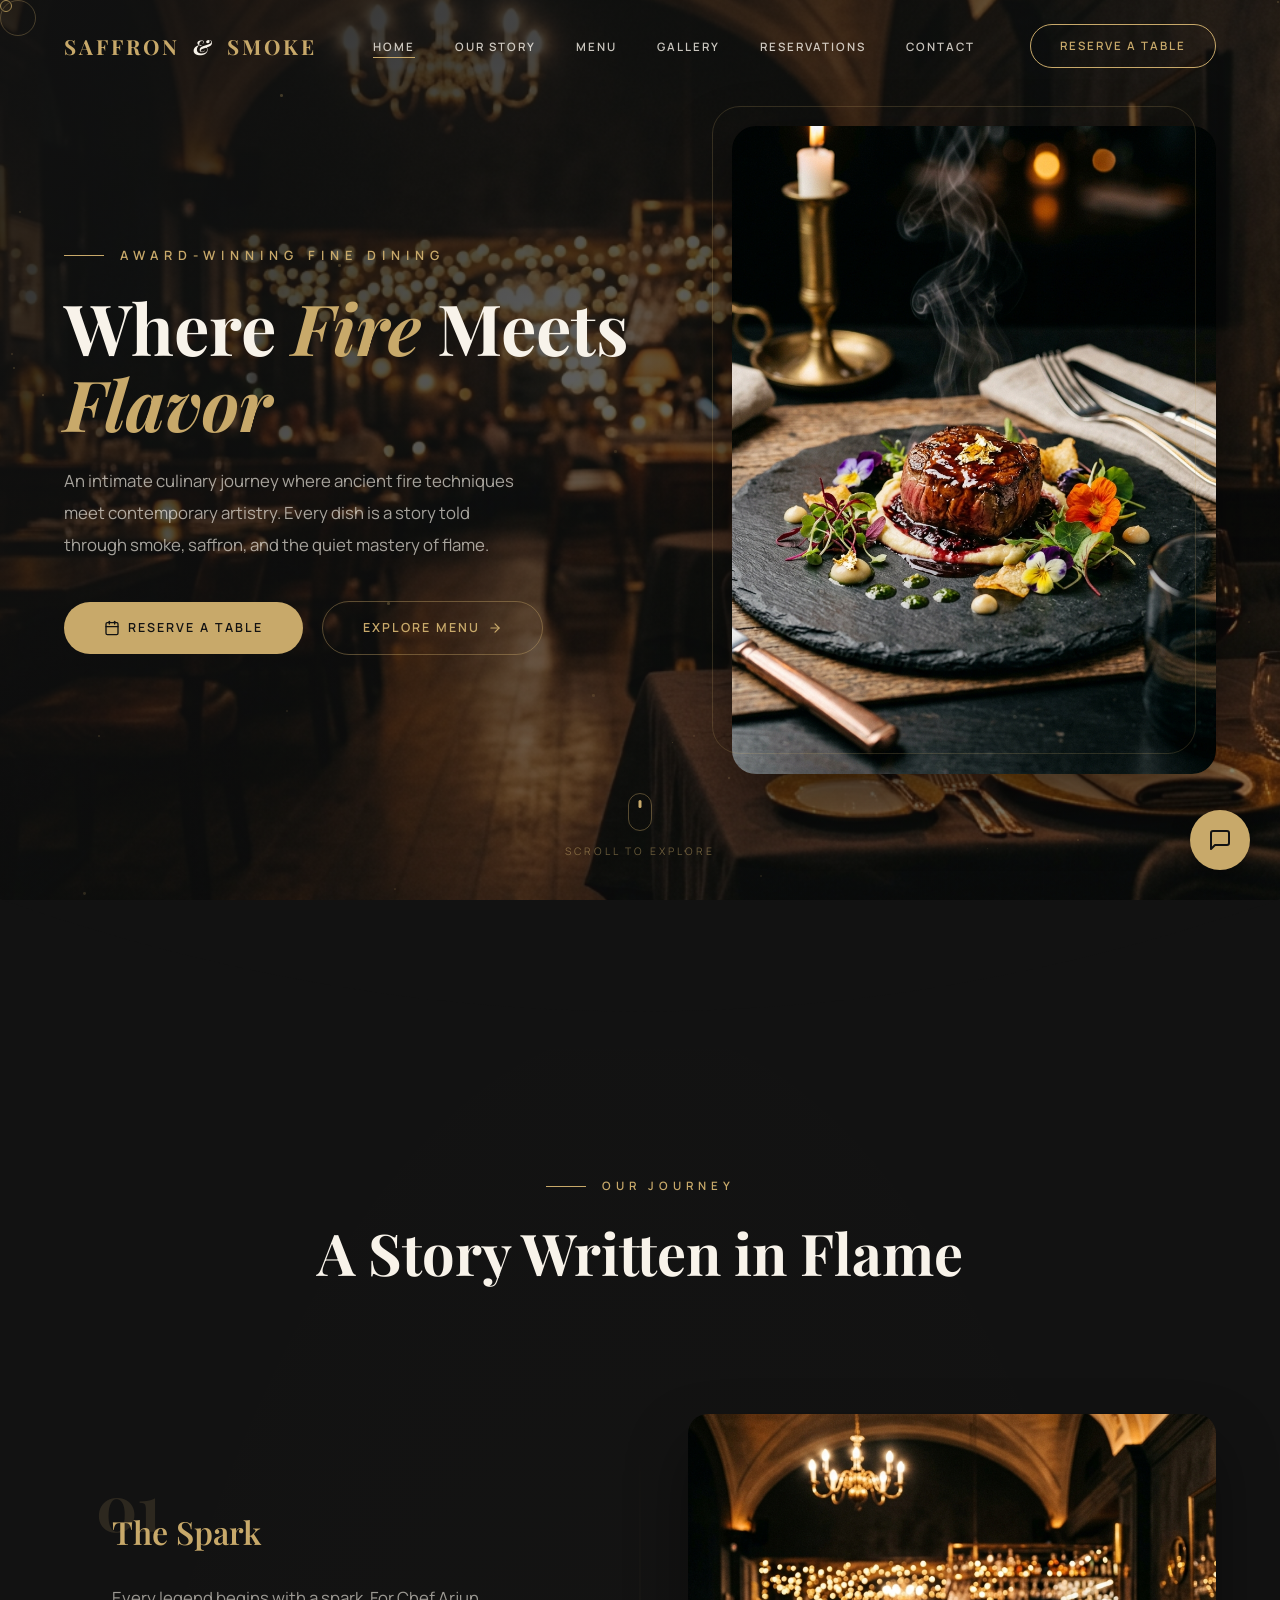
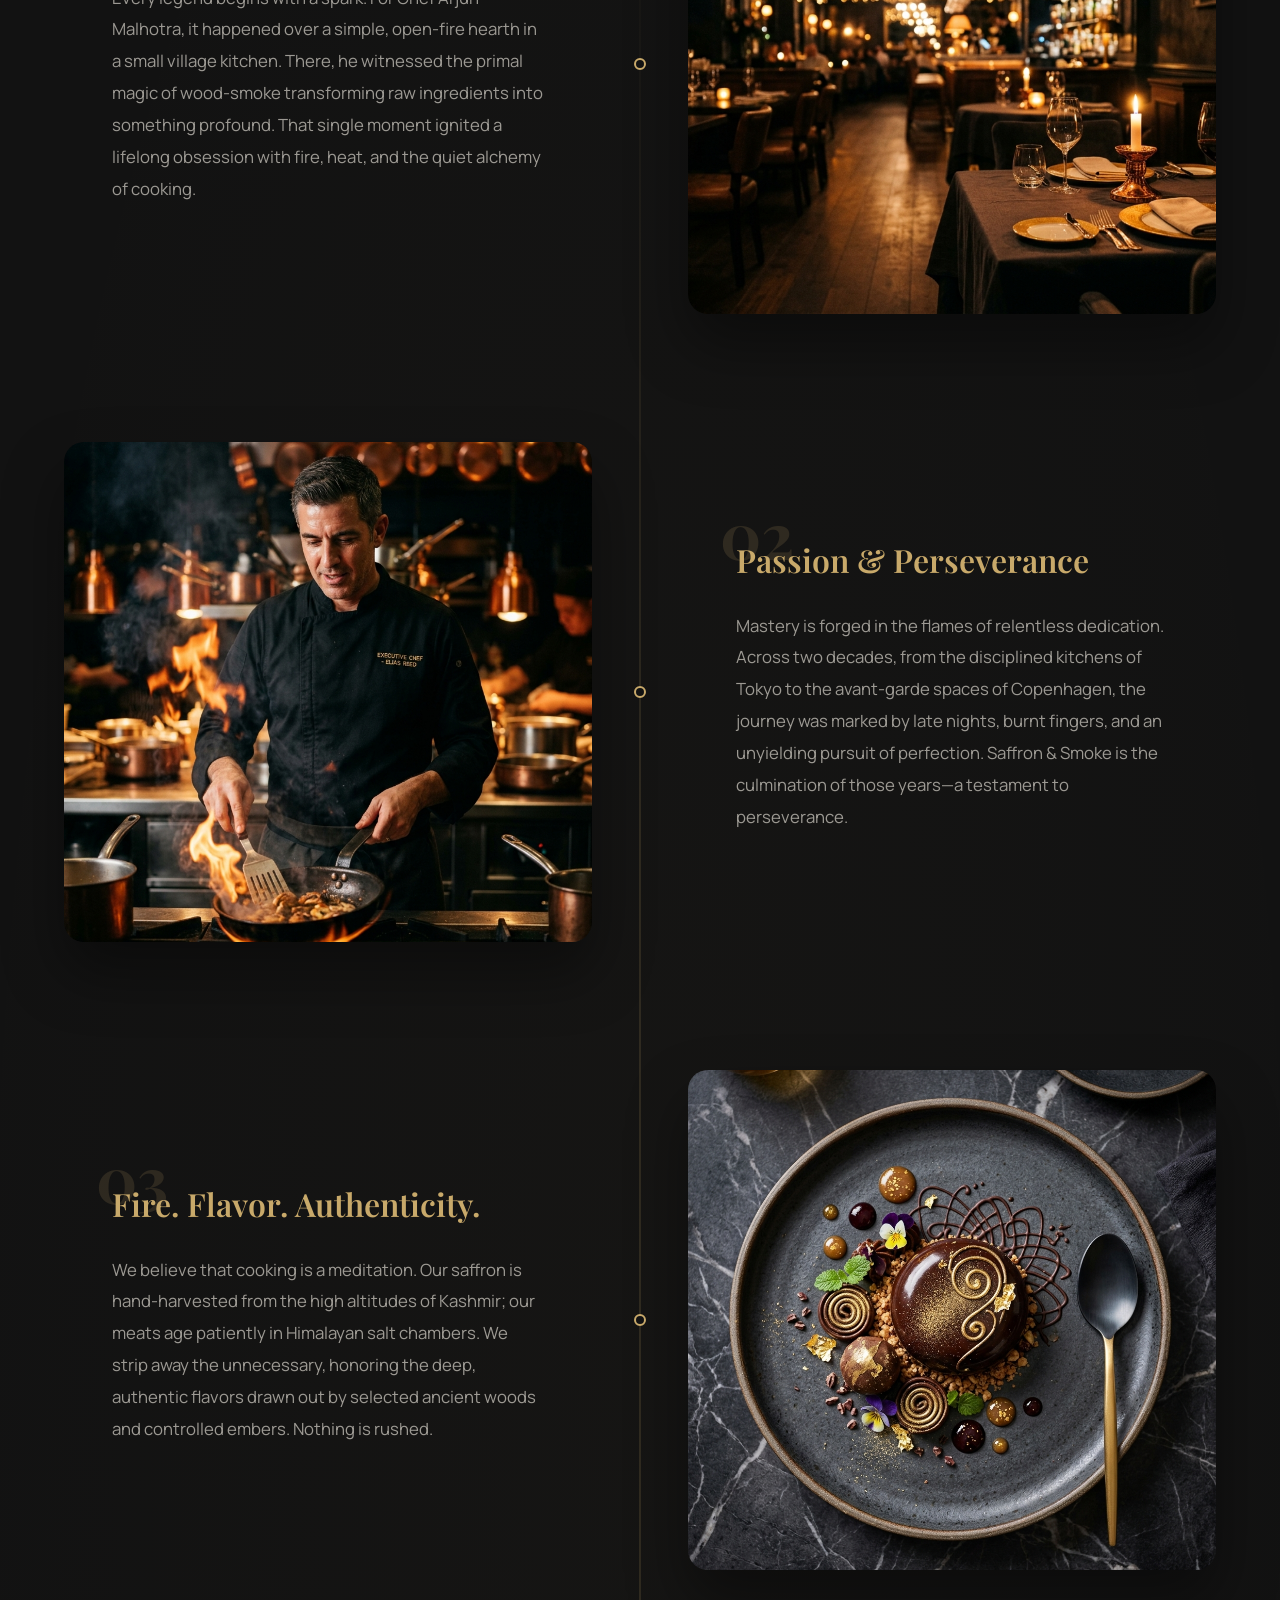
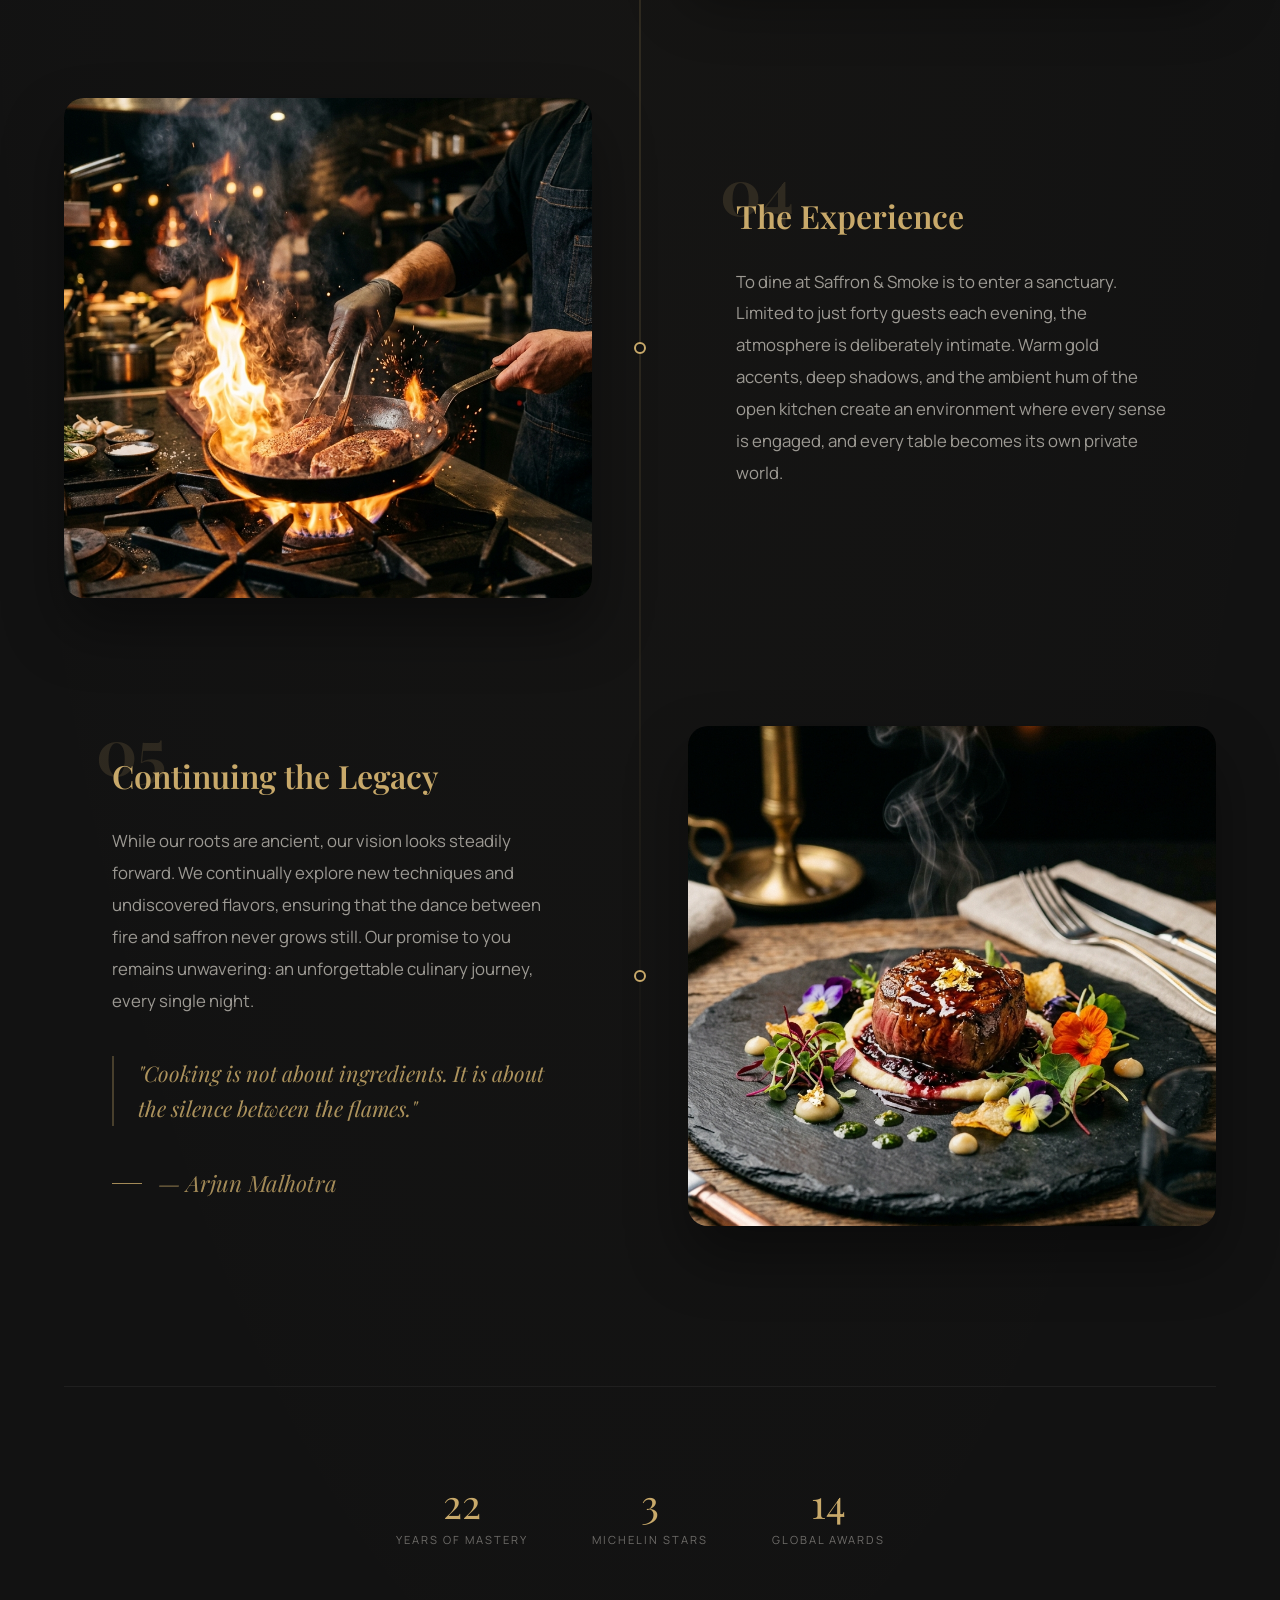
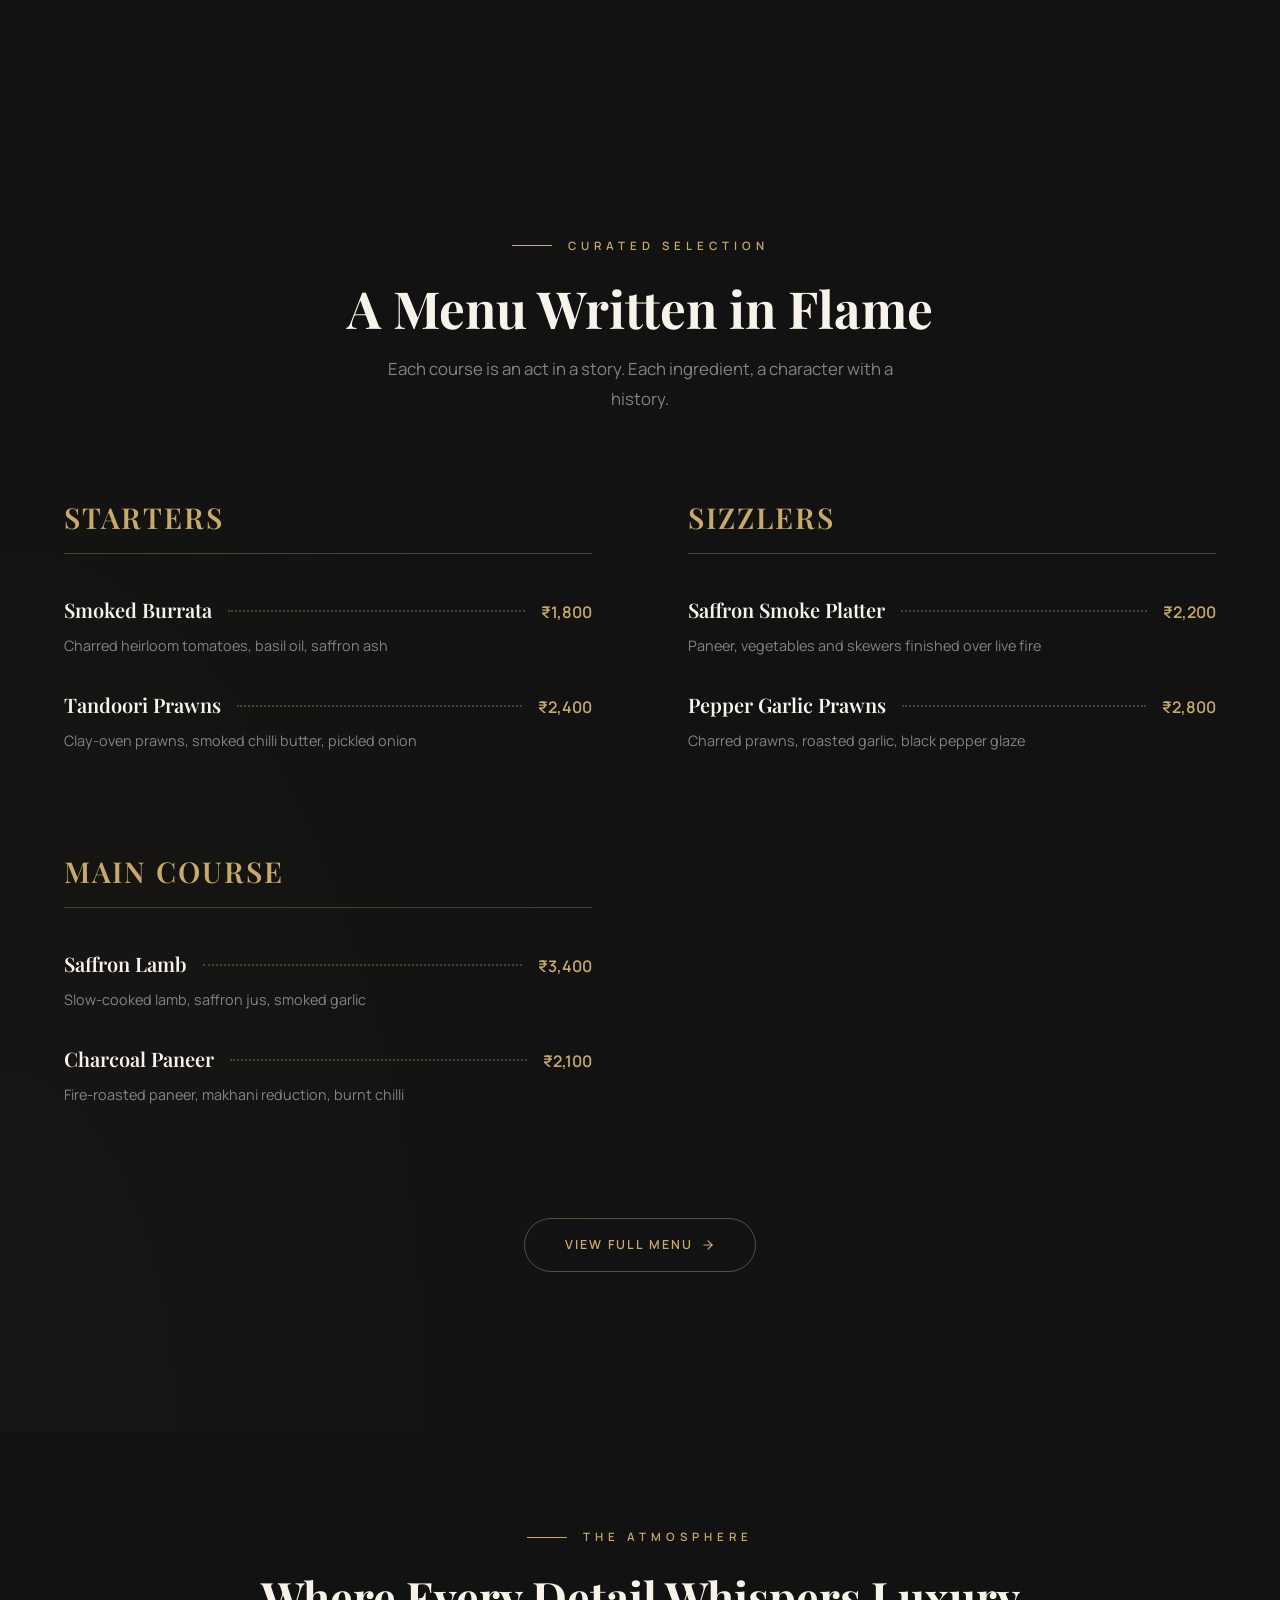
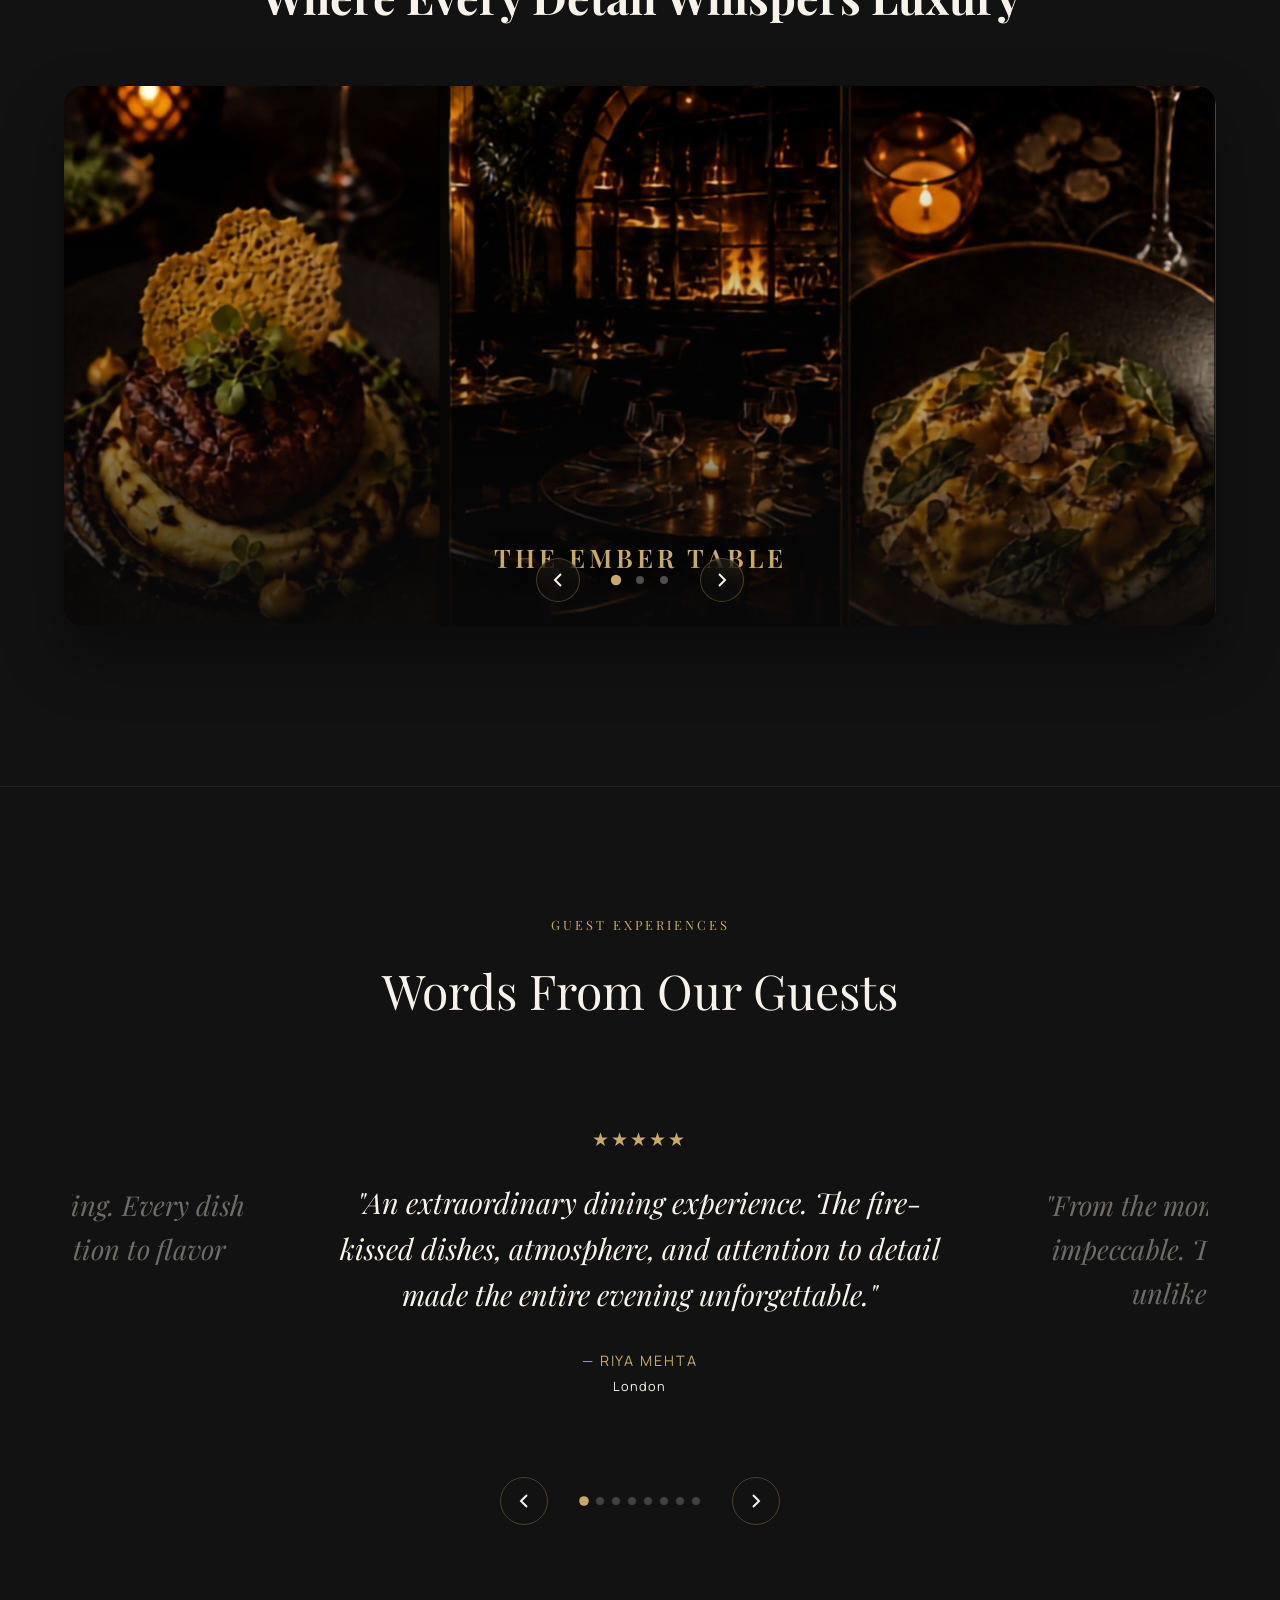
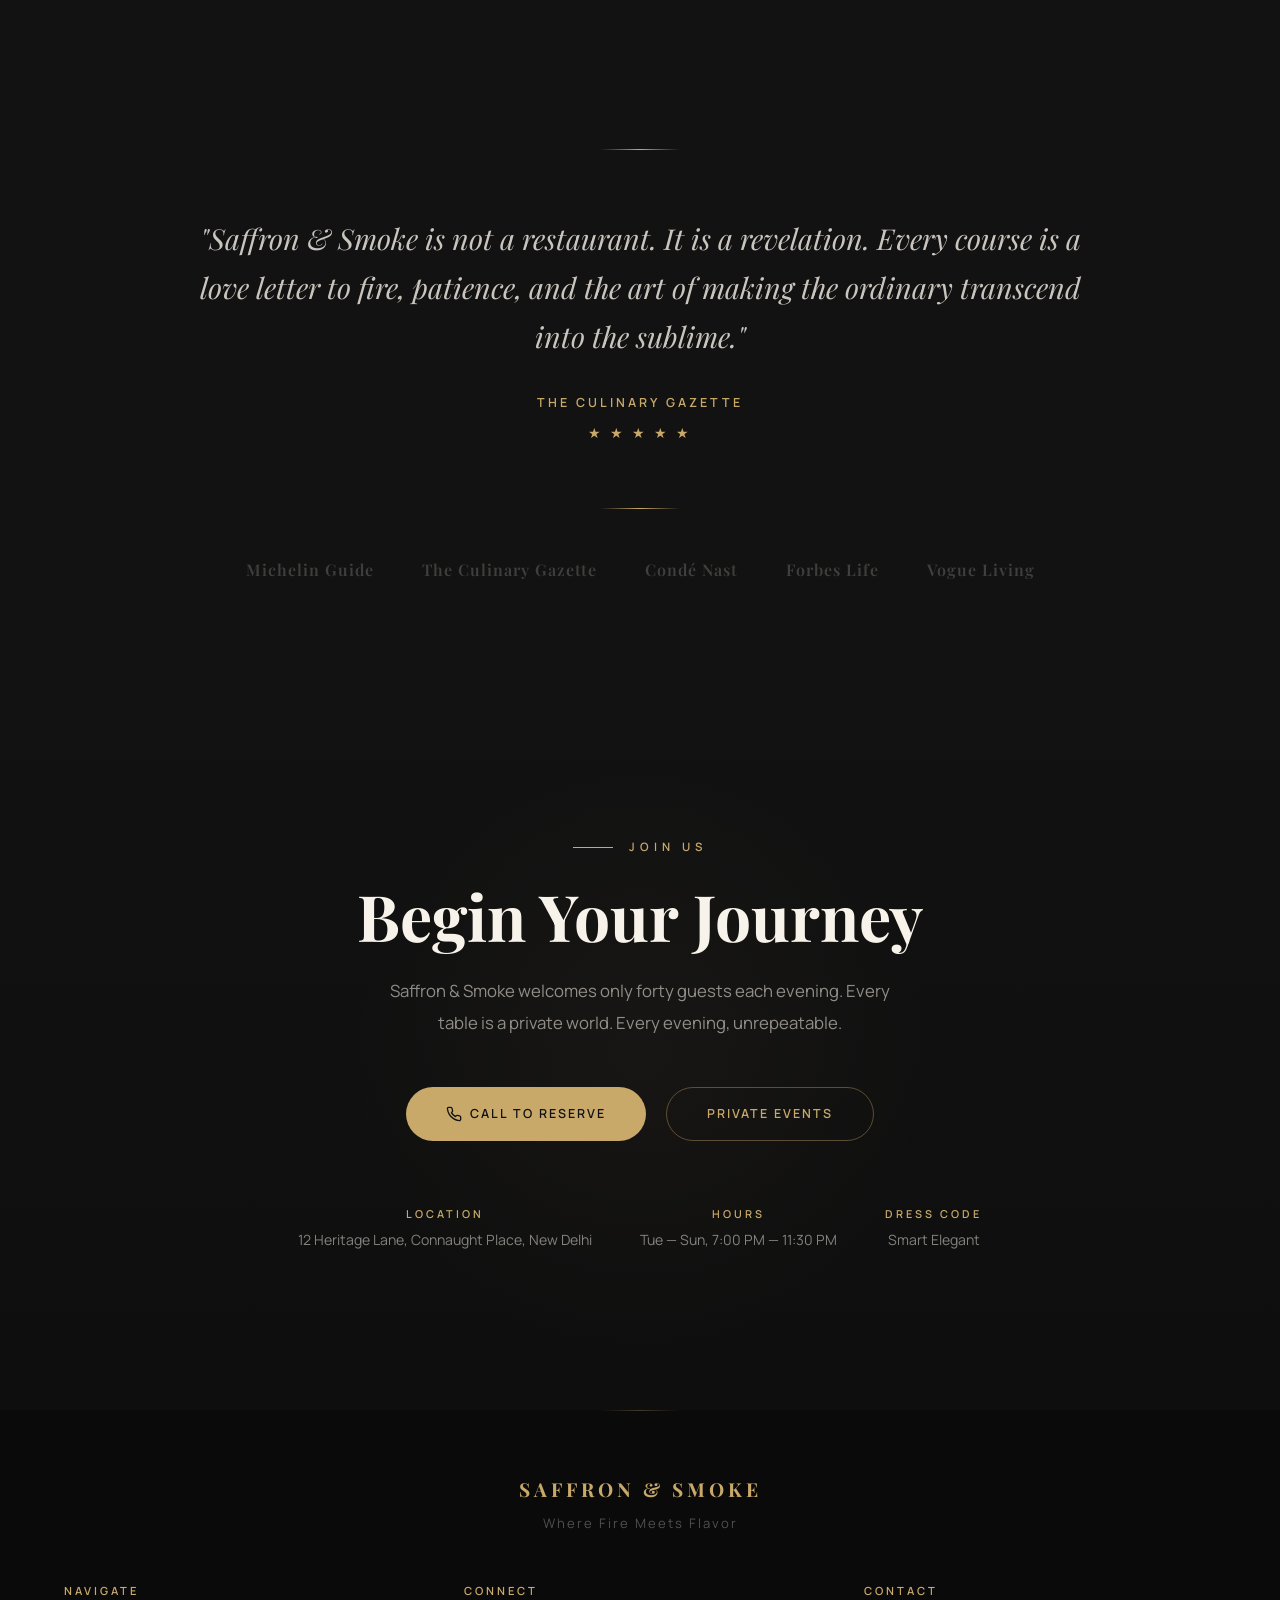
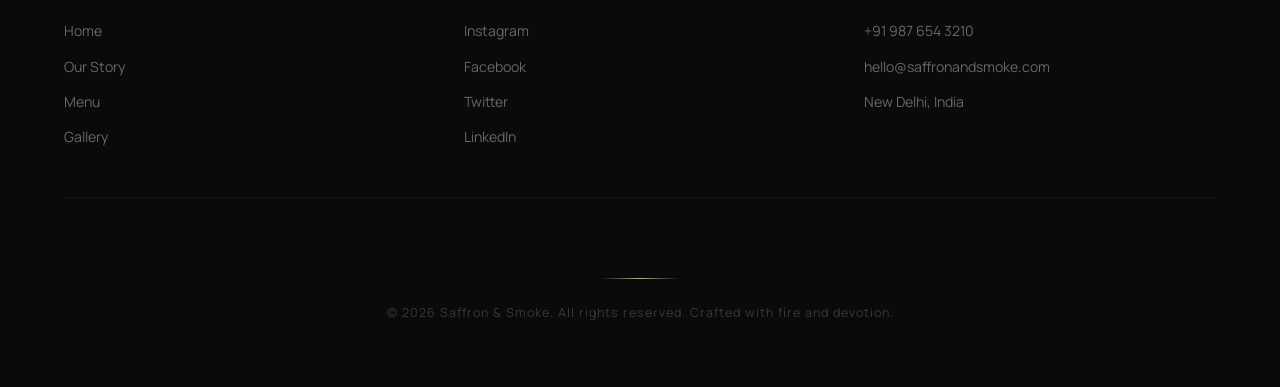
==== commit 64d3883f: "Implement navigation improvements, responsiveness, and Saffron Concierge chatbot - Created semantic " ====
--- a/index.html
+++ b/index.html
@@ -45,15 +45,16 @@
             Saffron <span>&</span> Smoke
         </a>
 
-        <ul class="nav-menu" id="navMenu">
+        <ul class="nav-links" id="navLinks">
             <li><a href="#hero" class="active">Home</a></li>
-                <li><a href="#chef">Our Story</a></li>
-                <li><a href="#menu">Menu</a></li>
-                <li><a href="#gallery">Experience</a></li>
-                <li><a href="#reviews">Reviews</a></li>
-                <li><a href="#contact">Contact</a></li>
-            <li><a href="#reservations" class="nav-reserve magnetic-btn">Reserve a Table</a></li>
+            <li><a href="#chef">Our Story</a></li>
+            <li><a href="#menu">Menu</a></li>
+            <li><a href="#gallery">Gallery</a></li>
+            <li><a href="#reservations">Reservations</a></li>
+            <li><a href="#contact">Contact</a></li>
         </ul>
+
+        <a href="#reservations" class="nav-reserve magnetic-btn">Reserve a Table</a>
 
         <div class="menu-toggle" id="menuToggle" aria-label="Toggle menu" role="button" tabindex="0">
             <span></span>
@@ -615,5 +616,39 @@
 
     <!-- JavaScript -->
     <script src="script.js"></script>
+
+    <!-- Floating Chatbot -->
+    <div id="chatbot-container" class="chatbot-container">
+        <button id="chatbot-toggle" class="chatbot-toggle" aria-label="Open Chatbot">
+            <svg width="24" height="24" viewBox="0 0 24 24" fill="none" stroke="currentColor" stroke-width="2" stroke-linecap="round" stroke-linejoin="round">
+                <path d="M21 15a2 2 0 0 1-2 2H7l-4 4V5a2 2 0 0 1 2-2h14a2 2 0 0 1 2 2z"></path>
+            </svg>
+        </button>
+        <div id="chatbot-window" class="chatbot-window hidden">
+            <div class="chatbot-header">
+                <div class="chatbot-header-info">
+                    <span class="chatbot-avatar">✨</span>
+                    <div>
+                        <h4>Saffron Concierge</h4>
+                        <p>Personal Food Assistant</p>
+                    </div>
+                </div>
+                <button id="chatbot-close" class="chatbot-close" aria-label="Close Chatbot">&times;</button>
+            </div>
+            <div id="chatbot-messages" class="chatbot-messages">
+                <!-- Messages will be injected here -->
+            </div>
+            <div class="chatbot-input-area">
+                <input type="text" id="chatbot-input" placeholder="Tell me what you're craving..." aria-label="Chat input">
+                <button id="chatbot-send" class="chatbot-send" aria-label="Send message">
+                    <svg width="20" height="20" viewBox="0 0 24 24" fill="none" stroke="currentColor" stroke-width="2" stroke-linecap="round" stroke-linejoin="round">
+                        <line x1="22" y1="2" x2="11" y2="13"></line>
+                        <polygon points="22 2 15 22 11 13 2 9 22 2"></polygon>
+                    </svg>
+                </button>
+            </div>
+        </div>
+    </div>
+
 </body>
 </html>
--- a/styles.css
+++ b/styles.css
@@ -276,14 +276,14 @@
 
 /* ── Links ────────────────────────────────────────────── */
 
-.nav-menu {
+.nav-links {
   display: flex;
   align-items: center;
   gap: var(--sp-lg);
   list-style: none;
 }
 
-.nav-menu a {
+.nav-links a {
   color: var(--clr-ivory-80);
   font-family: var(--ff-body);
   font-size: 0.72rem;
@@ -294,7 +294,7 @@
   transition: color 0.3s var(--ease-smooth);
 }
 
-.nav-menu a::after {
+.nav-links a::after {
   content: '';
   position: absolute;
   bottom: -4px;
@@ -307,12 +307,12 @@
   transition: transform 0.4s var(--ease-smooth);
 }
 
-.nav-menu a:hover::after,
-.nav-menu a.active::after {
+.nav-links a:hover::after,
+.nav-links a.active::after {
   transform: scaleX(1);
 }
 
-.nav-menu a:hover {
+.nav-links a:hover {
   color: var(--clr-gold);
 }
 
@@ -1787,10 +1787,7 @@
 @media (max-width: 1024px) {
 
   .menu-grid {
-    grid-template-columns: 1fr;
-    max-width: 700px;
-    margin: 0 auto 5rem;
-    gap: 3rem;
+    gap: 3rem 4rem;
   }
 
   .hero-content {
@@ -1871,6 +1868,11 @@
     justify-content: center;
   }
 
+  .menu-grid {
+    grid-template-columns: 1fr;
+    max-width: 600px;
+    margin: 0 auto 4rem;
+  }
 
   .ambiance-gallery {
     grid-template-columns: 1fr 1fr;
@@ -1904,7 +1906,7 @@
 
 @media (max-width: 768px) {
 
-  .nav-menu {
+  .nav-links {
     position: fixed;
     top: 0;
     right: -100%;
@@ -1914,30 +1916,25 @@
     background: rgba(18, 18, 18, 0.97);
     backdrop-filter: blur(20px);
     -webkit-backdrop-filter: blur(20px);
-    display: flex;
     flex-direction: column;
     justify-content: center;
-    align-items: center;
     padding: 2rem;
     transition: right 0.4s var(--ease-smooth);
     box-shadow: var(--shadow-mobile-nav);
     gap: 2rem;
-    list-style: none;
-    margin: 0;
-  }
-
-  .nav-menu.active {
+  }
+
+  .nav-links.active {
     right: 0;
   }
 
-
-
-  .nav-menu a {
+  .nav-links a {
     font-size: 0.85rem;
     letter-spacing: 3px;
   }
 
   .nav-reserve {
+    order: 10;
     margin-top: 2rem;
   }
 
@@ -2492,46 +2489,316 @@
    END OF STYLESHEET — SAFFRON & SMOKE
    ========================================================== */
 
-/* Additional responsive rules requested in code review */
-
-@media (max-width: 1024px) {
-  .hero-content {
-    flex-direction: column;
-    text-align: center;
-    gap: 3rem;
-  }
-}
-
-@media (max-width: 768px) {
-  .story-item {
-    grid-template-columns: 1fr;
-    gap: var(--sp-xl);
-  }
-
-  .story-item::after {
-    display: none;
-  }
-
-  .story-timeline::before {
-    display: none;
-  }
-
-  .story-item-reverse .story-content {
-    order: unset;
-  }
-
-  .story-content {
-    padding: 0;
-  }
-
-  .press-logos {
-    gap: 2rem;
-  }
-}
-
+/* ==========================================================
+   CHATBOT STYLES
+   ========================================================== */
+
+.chatbot-container {
+  position: fixed;
+  bottom: 30px;
+  right: 30px;
+  z-index: 9999;
+  font-family: var(--ff-body);
+}
+
+.chatbot-toggle {
+  width: 60px;
+  height: 60px;
+  border-radius: 50%;
+  background-color: var(--clr-gold);
+  color: var(--clr-bg);
+  border: none;
+  cursor: pointer;
+  display: flex;
+  align-items: center;
+  justify-content: center;
+  box-shadow: 0 4px 20px rgba(0, 0, 0, 0.4);
+  transition: transform 0.3s var(--ease-smooth), box-shadow 0.3s var(--ease-smooth);
+}
+
+.chatbot-toggle:hover {
+  transform: scale(1.05);
+  box-shadow: 0 6px 25px rgba(198, 168, 114, 0.5);
+}
+
+.chatbot-window {
+  position: absolute;
+  bottom: 80px;
+  right: 0;
+  width: 380px;
+  height: 600px;
+  max-height: calc(100vh - 120px);
+  background-color: #1a1a1a;
+  border: 1px solid rgba(198, 168, 114, 0.2);
+  border-radius: var(--radius-lg);
+  box-shadow: 0 10px 40px rgba(0, 0, 0, 0.6);
+  display: flex;
+  flex-direction: column;
+  overflow: hidden;
+  transition: opacity 0.3s ease, transform 0.3s ease;
+  transform-origin: bottom right;
+}
+
+.chatbot-window.hidden {
+  opacity: 0;
+  pointer-events: none;
+  transform: scale(0.95);
+}
+
+.chatbot-header {
+  padding: 1.2rem 1.5rem;
+  background-color: #121212;
+  border-bottom: 1px solid rgba(198, 168, 114, 0.2);
+  display: flex;
+  justify-content: space-between;
+  align-items: center;
+}
+
+.chatbot-header-info {
+  display: flex;
+  align-items: center;
+  gap: 1rem;
+}
+
+.chatbot-avatar {
+  font-size: 1.5rem;
+}
+
+.chatbot-header h4 {
+  font-family: var(--ff-heading);
+  font-size: 1.1rem;
+  color: var(--clr-gold);
+  margin: 0;
+}
+
+.chatbot-header p {
+  font-size: 0.75rem;
+  color: var(--clr-ivory-60);
+  margin: 0;
+  text-transform: uppercase;
+  letter-spacing: 1px;
+}
+
+.chatbot-close {
+  background: none;
+  border: none;
+  color: var(--clr-ivory-80);
+  font-size: 1.5rem;
+  cursor: pointer;
+  transition: color 0.2s ease;
+}
+
+.chatbot-close:hover {
+  color: var(--clr-gold);
+}
+
+.chatbot-messages {
+  flex: 1;
+  padding: 1.5rem;
+  overflow-y: auto;
+  display: flex;
+  flex-direction: column;
+  gap: 1.2rem;
+  background-color: #161616;
+}
+
+.chat-msg {
+  max-width: 85%;
+  padding: 0.8rem 1rem;
+  border-radius: 12px;
+  font-size: 0.9rem;
+  line-height: 1.5;
+  animation: fadeIn 0.3s ease-out forwards;
+}
+
+@keyframes fadeIn {
+  from { opacity: 0; transform: translateY(10px); }
+  to { opacity: 1; transform: translateY(0); }
+}
+
+.chat-msg.bot {
+  background-color: #222;
+  color: var(--clr-ivory-80);
+  align-self: flex-start;
+  border-bottom-left-radius: 4px;
+  border: 1px solid rgba(255, 255, 255, 0.05);
+}
+
+.chat-msg.user {
+  background-color: rgba(198, 168, 114, 0.15);
+  color: var(--clr-ivory);
+  align-self: flex-end;
+  border-bottom-right-radius: 4px;
+  border: 1px solid rgba(198, 168, 114, 0.3);
+}
+
+.chat-options {
+  display: flex;
+  flex-wrap: wrap;
+  gap: 0.5rem;
+  margin-top: 0.5rem;
+}
+
+.chat-btn {
+  background: transparent;
+  border: 1px solid rgba(198, 168, 114, 0.5);
+  color: var(--clr-gold);
+  padding: 0.5rem 1rem;
+  border-radius: var(--radius-pill);
+  font-family: var(--ff-body);
+  font-size: 0.8rem;
+  cursor: pointer;
+  transition: all 0.2s ease;
+}
+
+.chat-btn:hover {
+  background: rgba(198, 168, 114, 0.1);
+  border-color: var(--clr-gold);
+}
+
+/* Recommendation Cards */
+.recommendation-card {
+  background: #1e1e1e;
+  border: 1px solid rgba(198, 168, 114, 0.2);
+  border-radius: 8px;
+  overflow: hidden;
+  margin-top: 1rem;
+  display: flex;
+  flex-direction: column;
+}
+
+.rec-img-container {
+  width: 100%;
+  aspect-ratio: 4 / 3;
+  overflow: hidden;
+}
+
+.rec-img-container img {
+  width: 100%;
+  height: 100%;
+  object-fit: cover;
+}
+
+.rec-content {
+  padding: 1rem;
+}
+
+.rec-title {
+  font-family: var(--ff-heading);
+  font-size: 1.1rem;
+  color: var(--clr-gold);
+  margin-bottom: 0.25rem;
+}
+
+.rec-price {
+  font-size: 0.9rem;
+  color: var(--clr-ivory);
+  margin-bottom: 0.5rem;
+  font-weight: 600;
+}
+
+.rec-desc {
+  font-size: 0.8rem;
+  color: var(--clr-ivory-60);
+  margin-bottom: 1rem;
+  line-height: 1.4;
+}
+
+.rec-actions {
+  display: flex;
+  flex-direction: column;
+  gap: 0.5rem;
+}
+
+.rec-btn {
+  display: block;
+  text-align: center;
+  padding: 0.6rem;
+  border: 1px solid var(--clr-gold);
+  color: var(--clr-gold);
+  text-decoration: none;
+  font-size: 0.8rem;
+  text-transform: uppercase;
+  letter-spacing: 1px;
+  border-radius: 4px;
+  transition: all 0.2s ease;
+  background: transparent;
+  cursor: pointer;
+}
+
+.rec-btn:hover {
+  background: var(--clr-gold);
+  color: var(--clr-bg);
+}
+
+.why-btn {
+  background: transparent;
+  border: 1px solid rgba(255,255,255,0.2);
+  color: var(--clr-ivory-80);
+}
+
+.why-btn:hover {
+  background: rgba(255,255,255,0.1);
+  color: var(--clr-ivory);
+}
+
+.chatbot-input-area {
+  padding: 1rem;
+  background-color: #121212;
+  border-top: 1px solid rgba(198, 168, 114, 0.2);
+  display: flex;
+  gap: 0.8rem;
+}
+
+.chatbot-input-area input {
+  flex: 1;
+  background-color: #222;
+  border: 1px solid rgba(255, 255, 255, 0.1);
+  color: var(--clr-ivory);
+  padding: 0.8rem 1rem;
+  border-radius: 24px;
+  font-family: var(--ff-body);
+  font-size: 0.9rem;
+}
+
+.chatbot-input-area input:focus {
+  outline: none;
+  border-color: rgba(198, 168, 114, 0.5);
+}
+
+.chatbot-send {
+  background-color: var(--clr-gold);
+  color: var(--clr-bg);
+  border: none;
+  width: 44px;
+  height: 44px;
+  border-radius: 50%;
+  display: flex;
+  align-items: center;
+  justify-content: center;
+  cursor: pointer;
+  transition: background-color 0.2s ease;
+}
+
+.chatbot-send:hover {
+  background-color: var(--clr-gold-80);
+}
+
+/* Chatbot Mobile Responsiveness */
 @media (max-width: 480px) {
-  .press-logos {
-    flex-direction: column;
-    gap: 1.5rem;
-  }
-}
+  .chatbot-container {
+    bottom: 20px;
+    right: 20px;
+  }
+
+  .chatbot-window {
+    position: fixed;
+    bottom: 0;
+    right: 0;
+    width: 100%;
+    height: 100vh;
+    max-height: 100vh;
+    border-radius: 0;
+    z-index: 99999;
+  }
+}
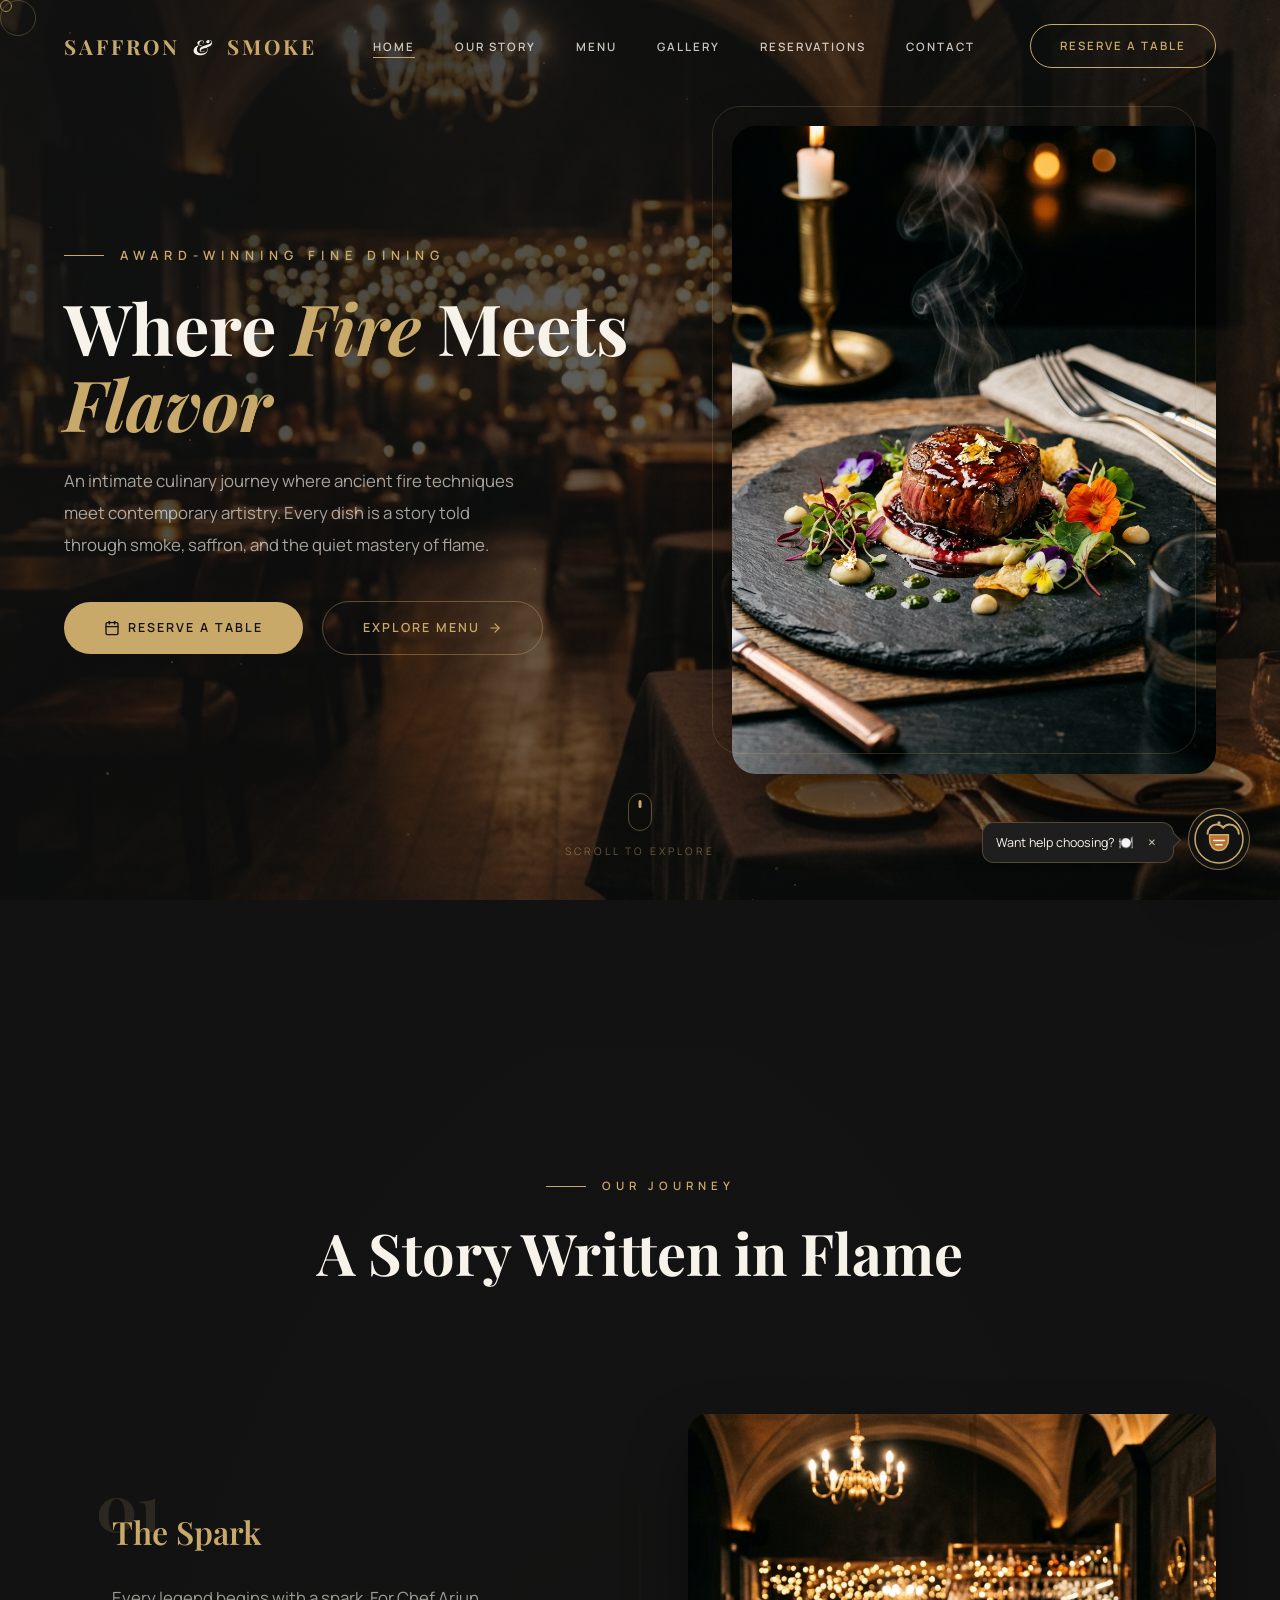
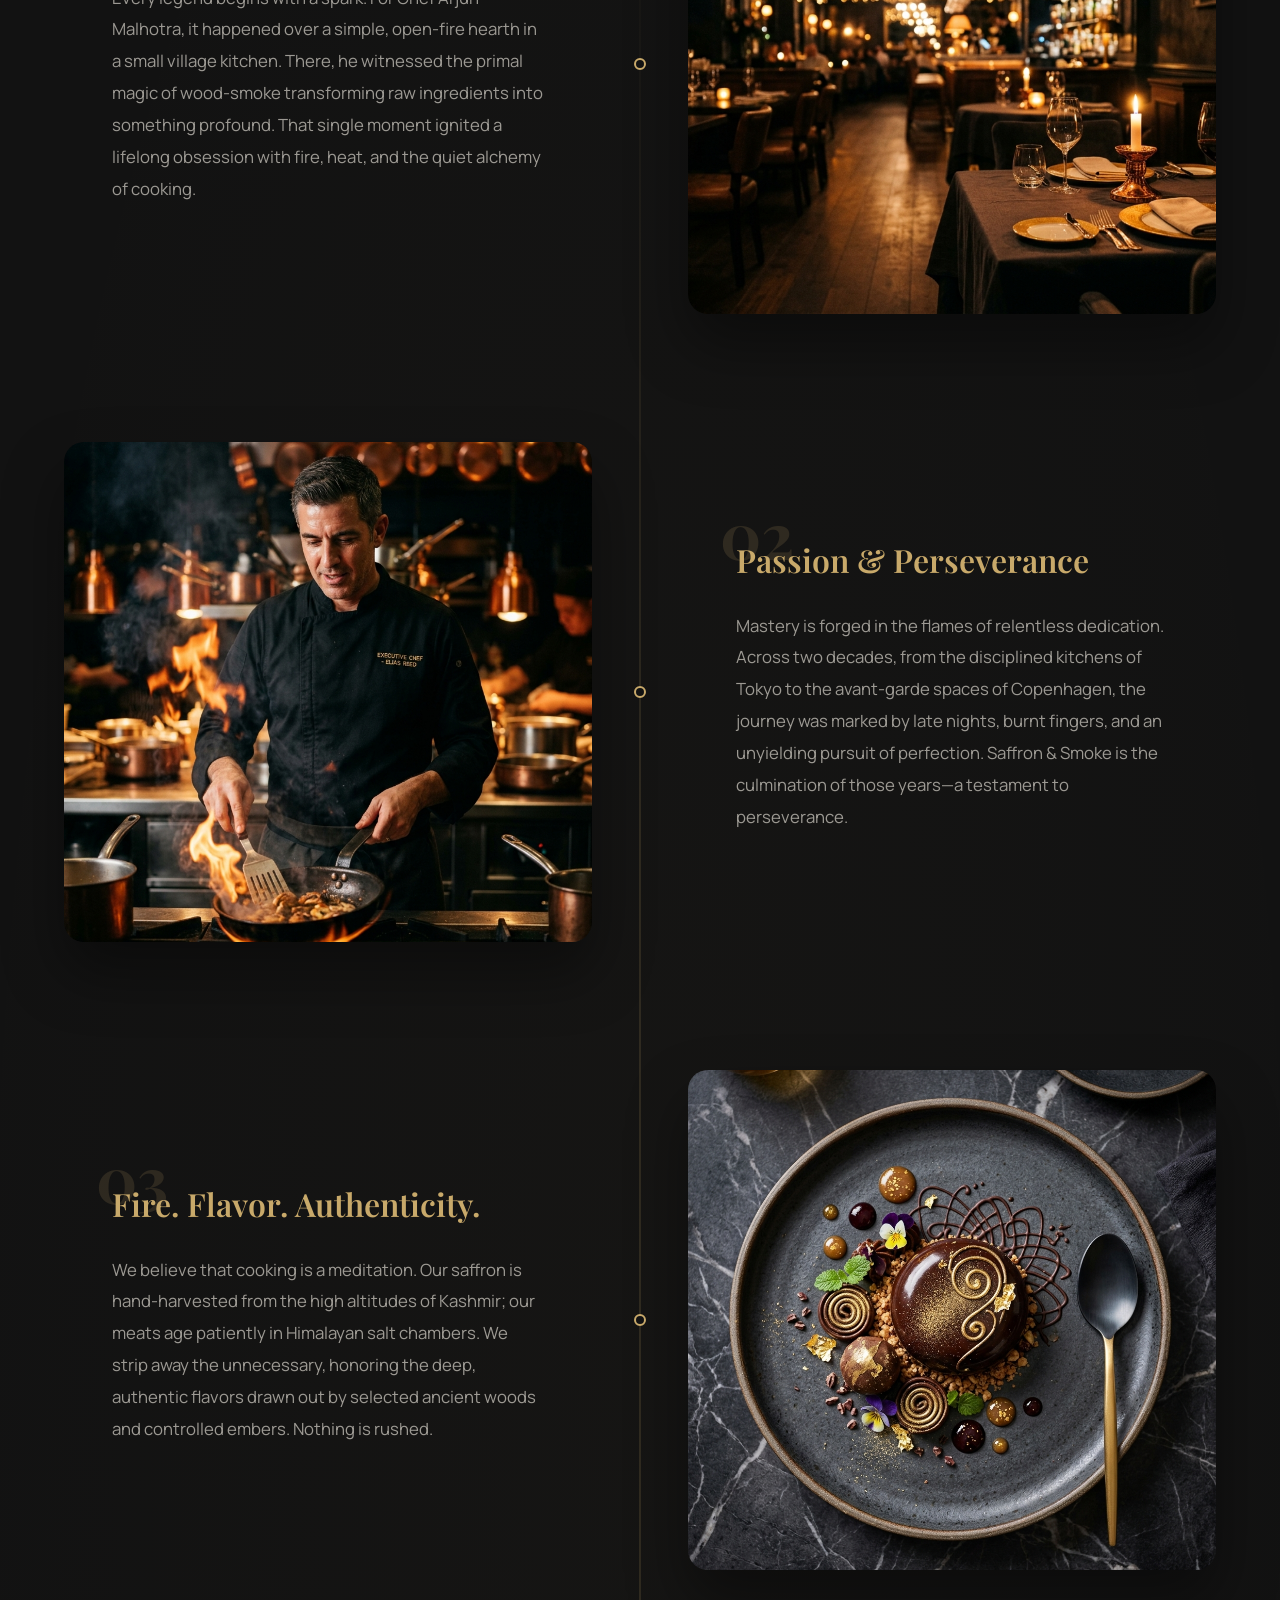
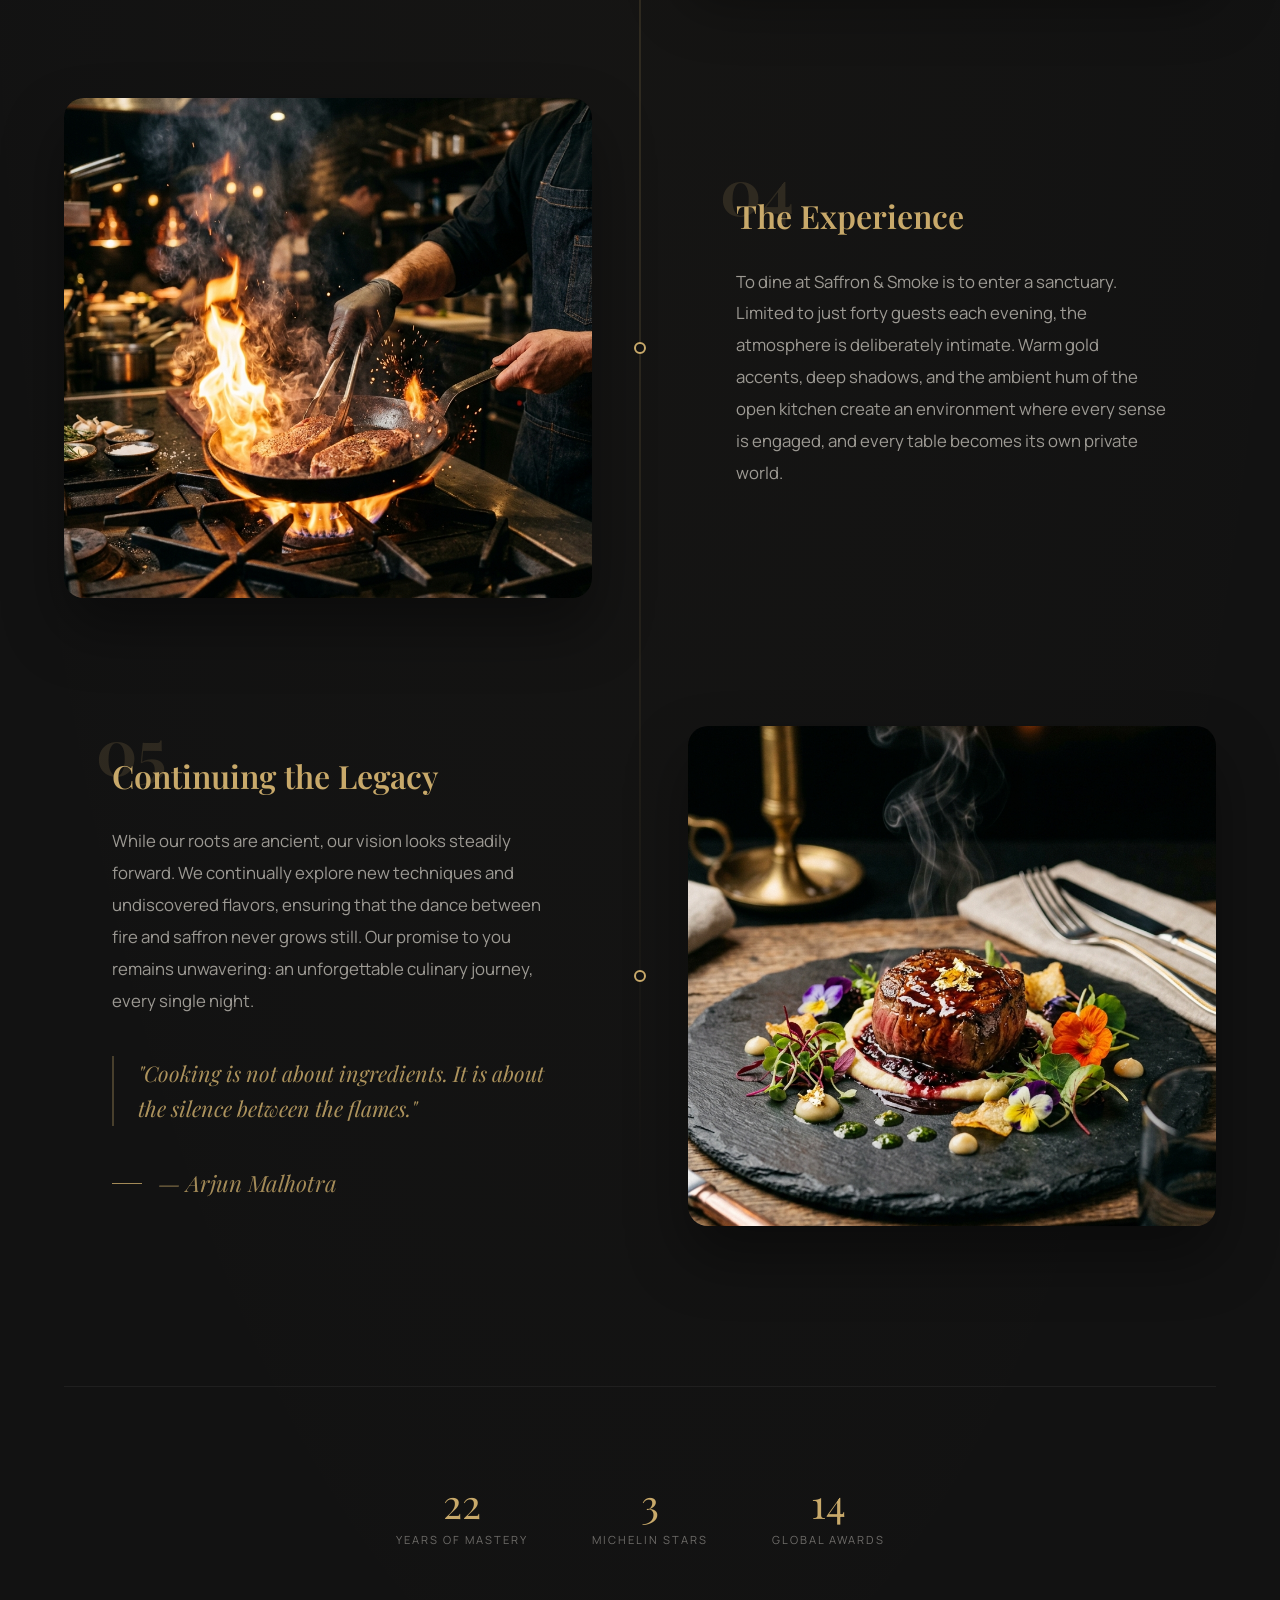
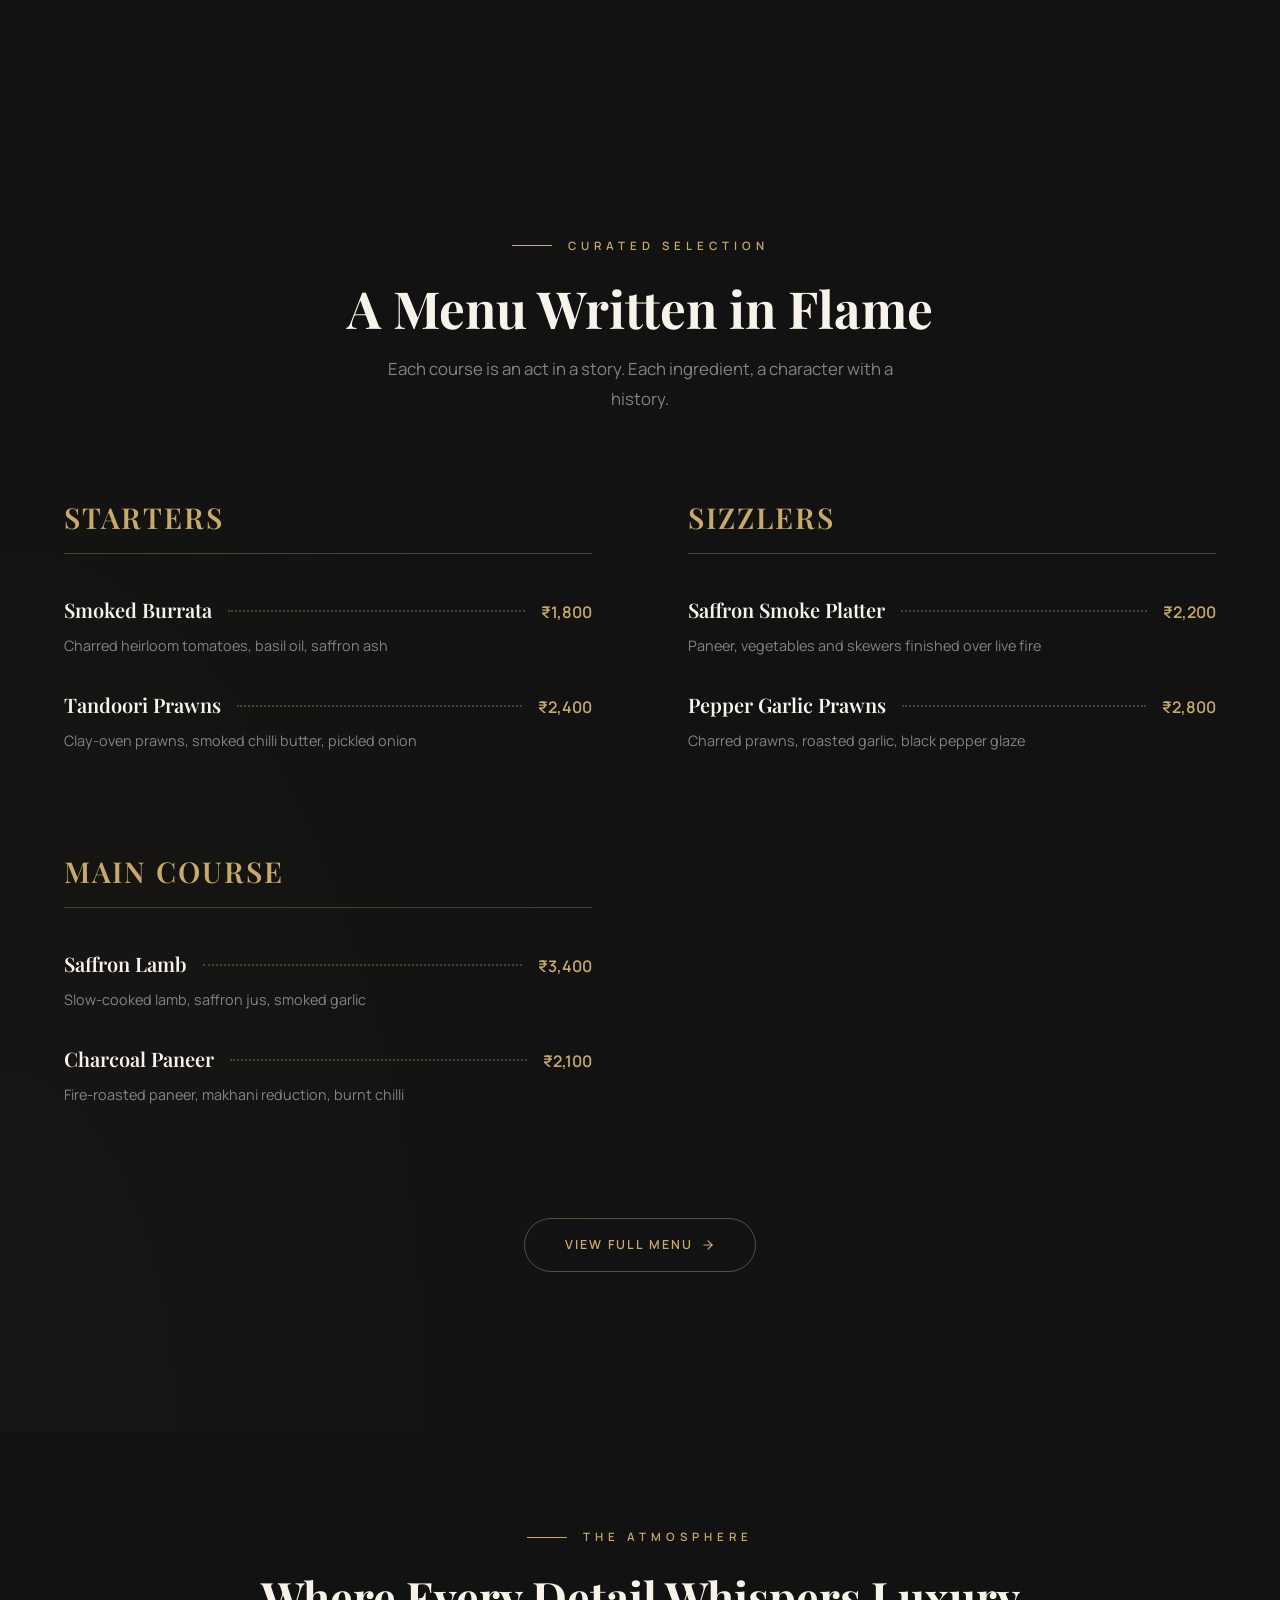
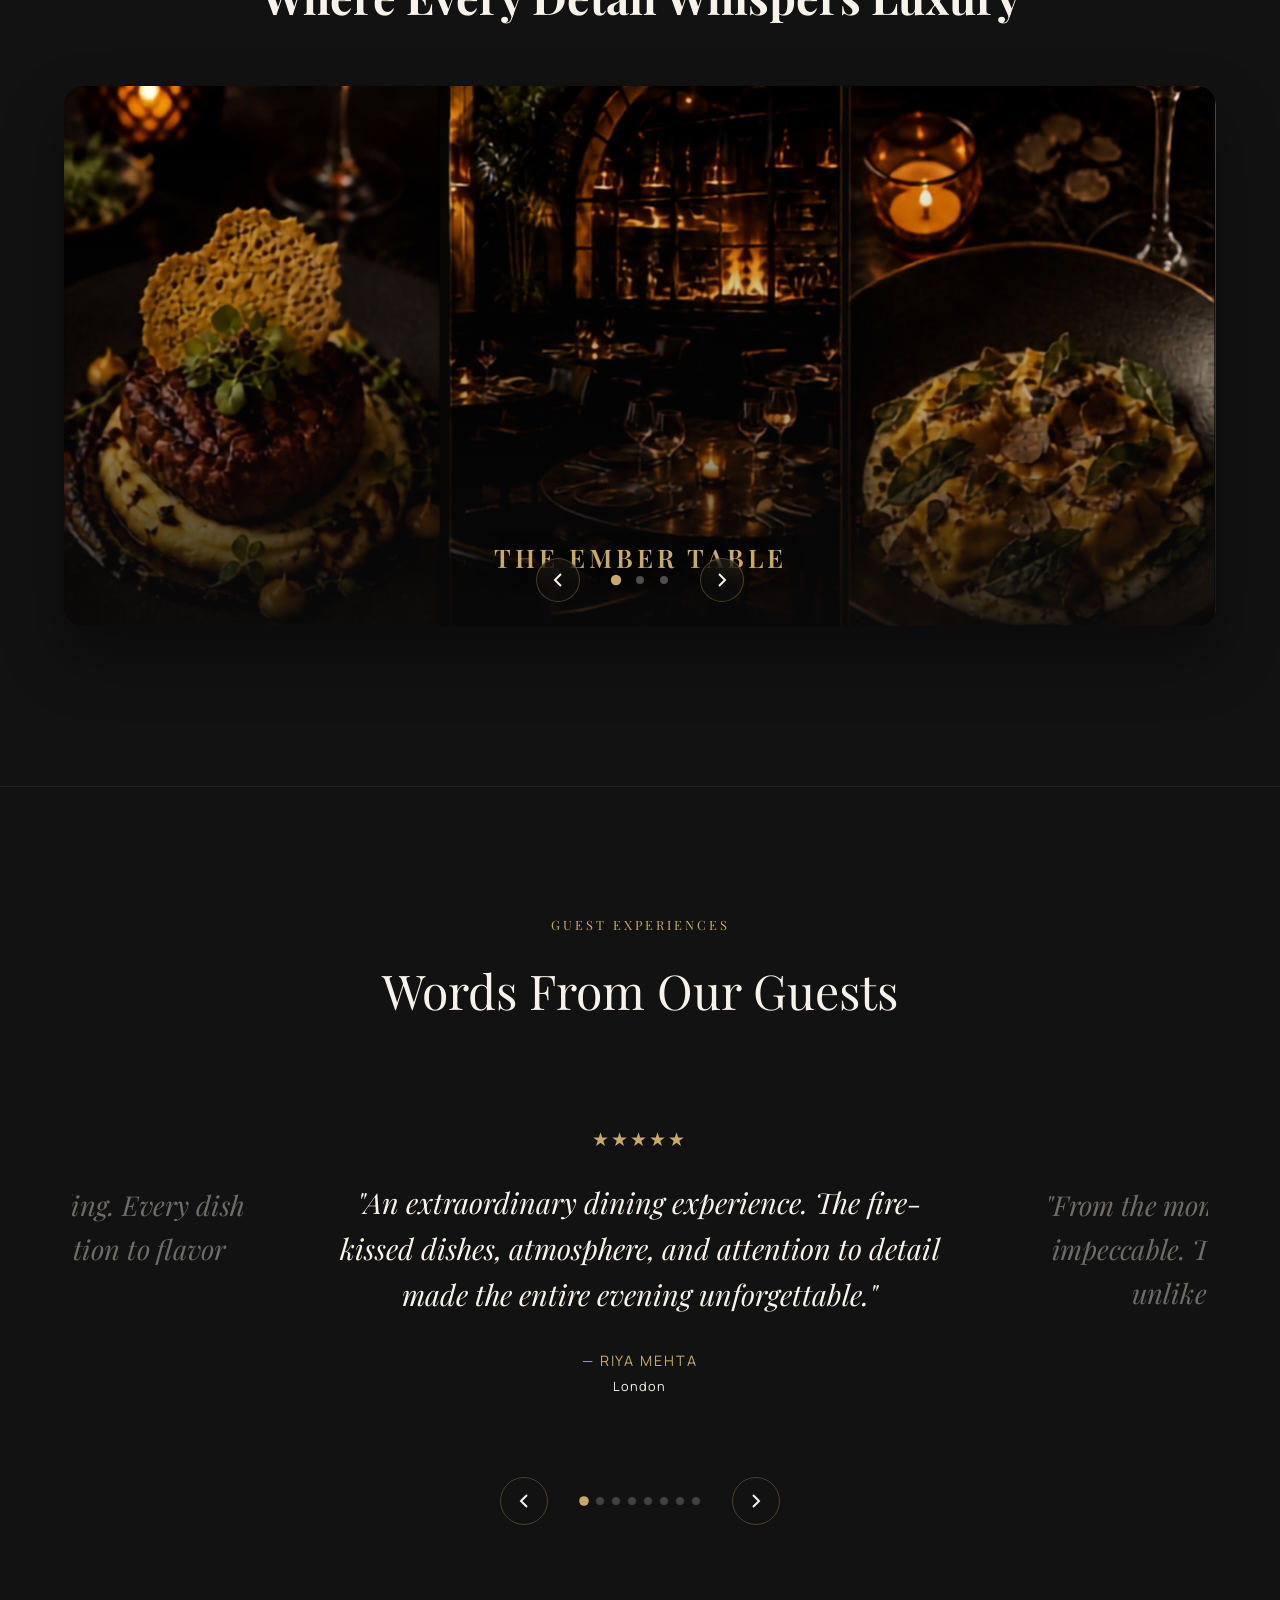
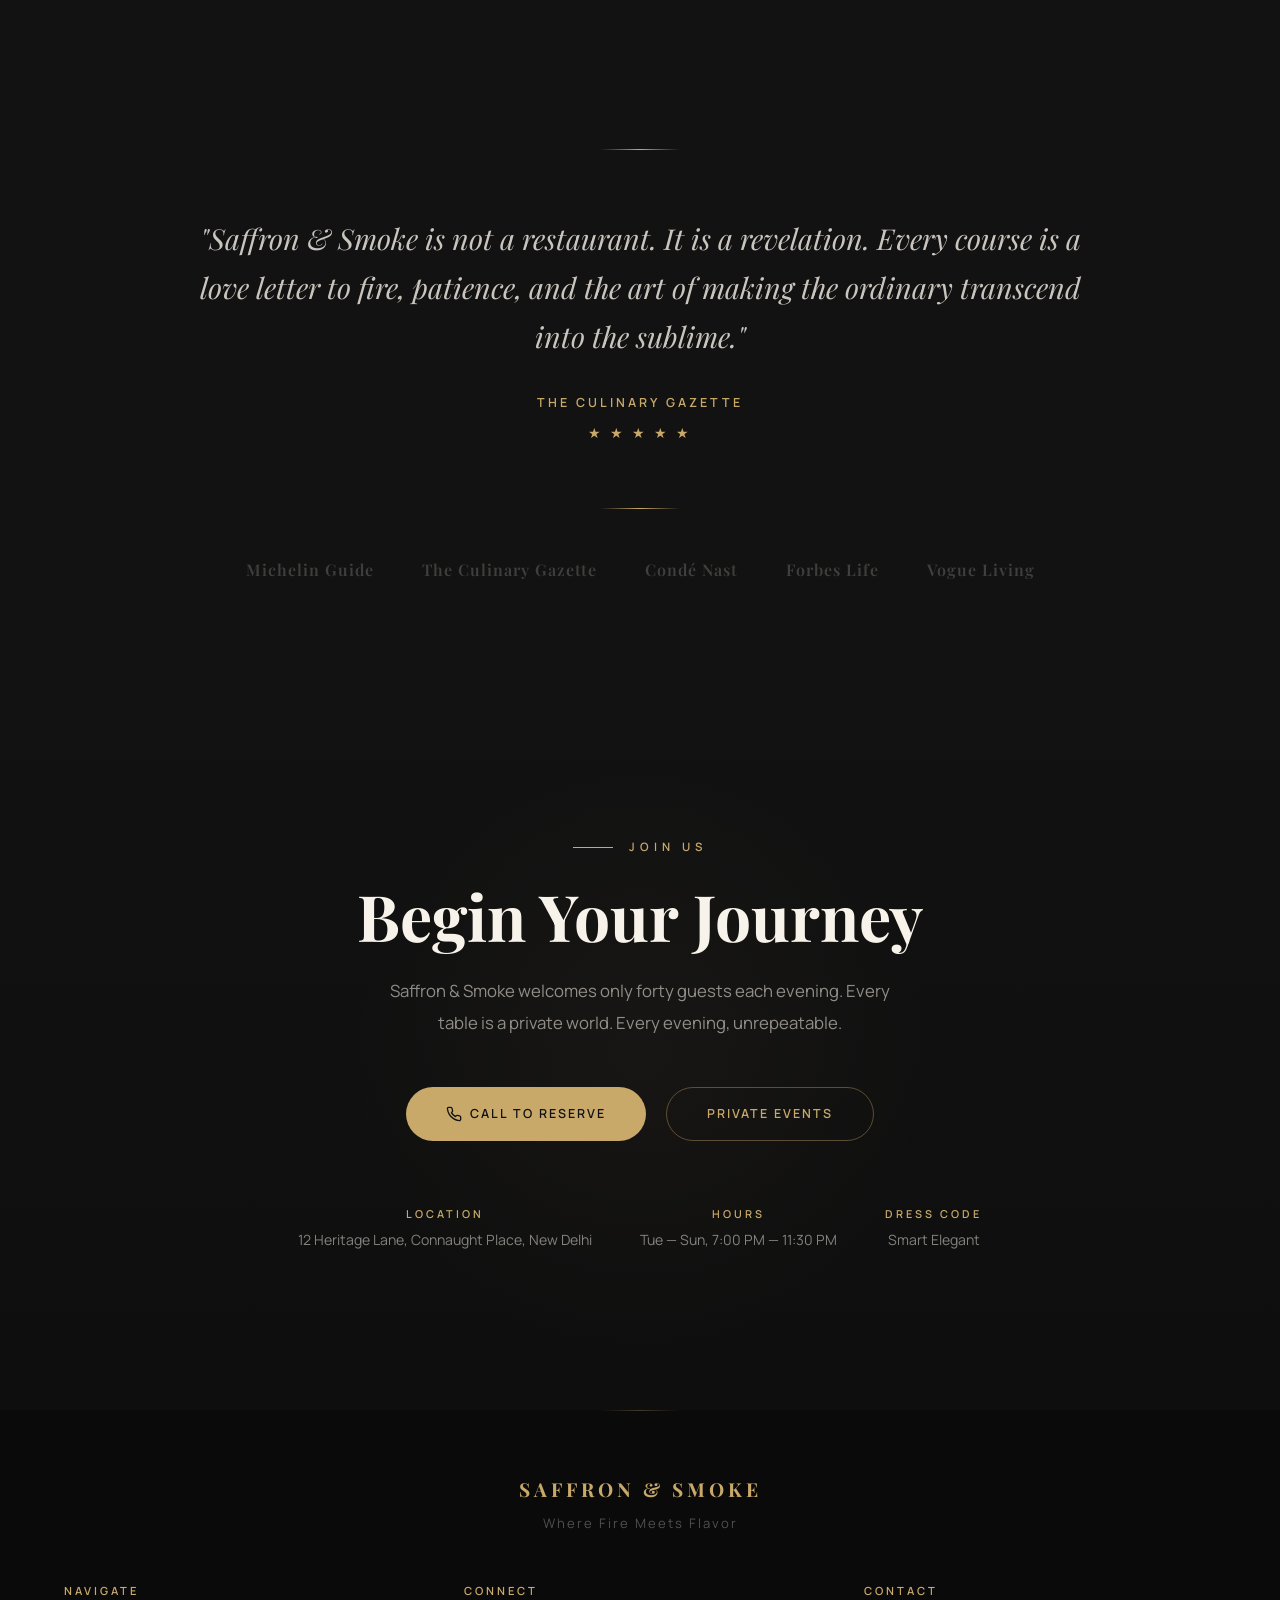
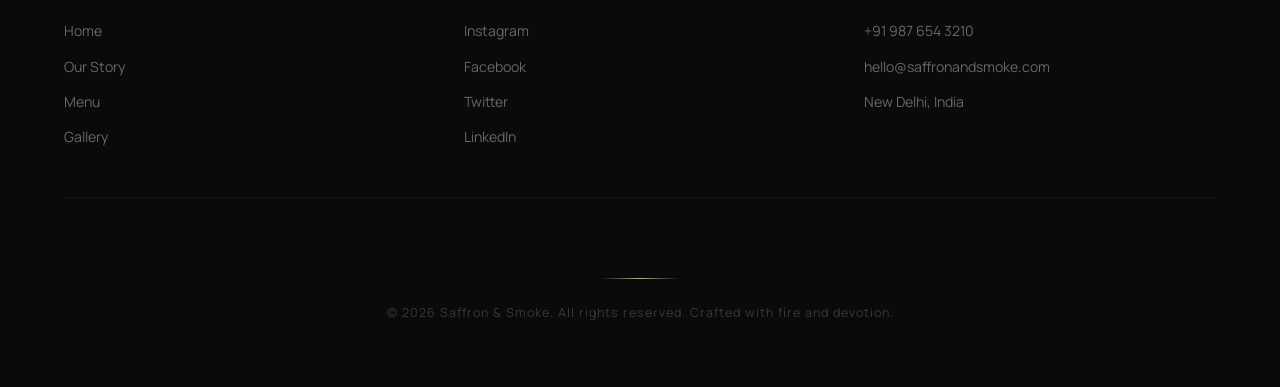
==== commit 02d2063e: "chatbot integrated" ====
--- a/index.html
+++ b/index.html
@@ -23,6 +23,7 @@
 
     <!-- Stylesheet -->
     <link rel="stylesheet" href="styles.css">
+    <link rel="stylesheet" href="chatbot.css">
 
     <!-- Favicon (inline SVG) -->
     <link rel="icon" href="data:image/svg+xml,<svg xmlns='http://www.w3.org/2000/svg' viewBox='0 0 100 100'><text y='.9em' font-size='90'>🔥</text></svg>">
@@ -614,41 +615,18 @@
         </div>
     </footer>
 
-    <!-- JavaScript -->
+    <div id="chatbot-container" class="chatbot-container">
+        <div id="chatbot-help" class="chatbot-help"><button id="chatbot-help-open" class="chatbot-help-open" type="button">Want help choosing? 🍽️</button><button class="chatbot-help-dismiss" type="button" aria-label="Dismiss concierge hint">×</button></div>
+        <button id="chatbot-toggle" class="chatbot-launcher" type="button" aria-label="Open Saffron Concierge" aria-controls="chatbot-window" aria-expanded="false"><img src="assets/images/concierge-avatar.svg" alt=""></button>
+        <section id="chatbot-window" class="chatbot-window" role="dialog" aria-modal="true" aria-labelledby="chatbot-title" hidden>
+            <header class="chatbot-header"><div class="chatbot-header-info"><img class="chatbot-header-avatar" src="assets/images/concierge-avatar.svg" alt=""><div><h4 id="chatbot-title">Saffron Concierge</h4><p>Your personal dining guide</p><span class="chatbot-status">Available now</span></div></div><button id="chatbot-close" class="chatbot-close" type="button" aria-label="Close Saffron Concierge">×</button></header>
+            <div id="chatbot-messages" class="chatbot-messages" aria-live="polite" aria-label="Conversation"></div>
+            <form id="chatbot-form" class="chatbot-input-area"><input id="chatbot-input" class="chatbot-input" autocomplete="off" placeholder="Tell me what you're craving..." aria-label="Tell Saffron Concierge what you would like to eat"><button id="chatbot-send" class="chatbot-send" type="submit" aria-label="Send message">➤</button></form>
+        </section>
+    </div>
+    <script>window.disableLegacyChatbot = true;</script>
     <script src="script.js"></script>
-
-    <!-- Floating Chatbot -->
-    <div id="chatbot-container" class="chatbot-container">
-        <button id="chatbot-toggle" class="chatbot-toggle" aria-label="Open Chatbot">
-            <svg width="24" height="24" viewBox="0 0 24 24" fill="none" stroke="currentColor" stroke-width="2" stroke-linecap="round" stroke-linejoin="round">
-                <path d="M21 15a2 2 0 0 1-2 2H7l-4 4V5a2 2 0 0 1 2-2h14a2 2 0 0 1 2 2z"></path>
-            </svg>
-        </button>
-        <div id="chatbot-window" class="chatbot-window hidden">
-            <div class="chatbot-header">
-                <div class="chatbot-header-info">
-                    <span class="chatbot-avatar">✨</span>
-                    <div>
-                        <h4>Saffron Concierge</h4>
-                        <p>Personal Food Assistant</p>
-                    </div>
-                </div>
-                <button id="chatbot-close" class="chatbot-close" aria-label="Close Chatbot">&times;</button>
-            </div>
-            <div id="chatbot-messages" class="chatbot-messages">
-                <!-- Messages will be injected here -->
-            </div>
-            <div class="chatbot-input-area">
-                <input type="text" id="chatbot-input" placeholder="Tell me what you're craving..." aria-label="Chat input">
-                <button id="chatbot-send" class="chatbot-send" aria-label="Send message">
-                    <svg width="20" height="20" viewBox="0 0 24 24" fill="none" stroke="currentColor" stroke-width="2" stroke-linecap="round" stroke-linejoin="round">
-                        <line x1="22" y1="2" x2="11" y2="13"></line>
-                        <polygon points="22 2 15 22 11 13 2 9 22 2"></polygon>
-                    </svg>
-                </button>
-            </div>
-        </div>
-    </div>
+    <script src="chatbot.js"></script>
 
 </body>
 </html>
--- a/styles.css
+++ b/styles.css
@@ -2781,7 +2781,7 @@
 }
 
 .chatbot-send:hover {
-  background-color: var(--clr-gold-80);
+  background-color: var(--clr-copper);
 }
 
 /* Chatbot Mobile Responsiveness */
--- a/chatbot.css
+++ b/chatbot.css
@@ -0,0 +1,48 @@
+/* Shared Saffron Concierge component */
+.chatbot-container { position: fixed; right: 30px; bottom: 30px; z-index: 10000; font-family: var(--ff-body); }
+.chatbot-launcher { width: 62px; height: 62px; padding: 5px; border: 1px solid var(--clr-gold-60); border-radius: 50%; background: var(--clr-bg); box-shadow: var(--shadow-card); display: grid; place-items: center; transition: transform .25s var(--ease-smooth), box-shadow .25s var(--ease-smooth); }
+.chatbot-launcher:hover { transform: translateY(-3px); box-shadow: 0 14px 32px rgba(200,169,106,.28); }
+.chatbot-launcher img { width: 100%; height: 100%; }
+.chatbot-help { position: absolute; right: 76px; bottom: 7px; width: max-content; max-width: 220px; padding: .35rem .45rem .35rem .8rem; border: 1px solid var(--clr-gold-30); border-radius: var(--radius-sm); background: var(--clr-card-dark); color: var(--clr-ivory); font-size: .78rem; box-shadow: var(--shadow-nav); opacity: 0; transform: translateY(8px); pointer-events: none; transition: opacity .25s ease, transform .25s ease; display:flex; align-items:center; }
+.chatbot-help::after { content: ''; position: absolute; right: -6px; bottom: 17px; width: 10px; height: 10px; background: var(--clr-card-dark); border-top: 1px solid var(--clr-gold-30); border-right: 1px solid var(--clr-gold-30); transform: rotate(45deg); }
+.chatbot-help.is-visible { opacity: 1; transform: none; pointer-events: auto; }
+.chatbot-help-open { color:var(--clr-ivory); font-size:inherit; text-align:left; }.chatbot-help-dismiss { width:28px; height:28px; margin-left:.25rem; border-radius:50%; color:var(--clr-beige); font-size:1rem; }
+.chatbot-window { position: absolute; right: 0; bottom: 78px; width: min(390px, calc(100vw - 40px)); height: min(620px, calc(100vh - 125px)); border: 1px solid var(--clr-gold-30); border-radius: var(--radius-lg); background: var(--clr-card-dark); box-shadow: 0 20px 60px rgba(0,0,0,.65); display: flex; flex-direction: column; overflow: hidden; opacity: 1; transform: scale(1); transition: opacity .2s ease, transform .2s ease; }
+.chatbot-window[hidden] { display: none; }
+.chatbot-header { min-height: 74px; padding: .85rem 1rem; display: flex; align-items: center; justify-content: space-between; gap: .75rem; border-bottom: 1px solid var(--clr-gold-30); background: var(--clr-bg); }
+.chatbot-header-info { display:flex; align-items:center; gap:.65rem; min-width: 0; }
+.chatbot-header-avatar, .chatbot-message-avatar { width: 38px; height: 38px; flex: 0 0 auto; }
+.chatbot-header h4 { color: var(--clr-gold); font: 600 1rem/1.2 var(--ff-heading); }
+.chatbot-header p { color: var(--clr-ivory-60); font-size: .69rem; letter-spacing: .03em; }
+.chatbot-status { color: #a9c18b; font-size: .65rem; }
+.chatbot-status::before { content:''; display:inline-block; width:6px; height:6px; margin-right:4px; border-radius:50%; background:#a9c18b; }
+.chatbot-close { width: 40px; height: 40px; border-radius: 50%; color: var(--clr-ivory); font-size: 1.55rem; }
+.chatbot-close:hover { color: var(--clr-gold); background: var(--clr-gold-10); }
+.chatbot-messages { flex: 1; min-height: 0; overflow-y: auto; padding: 1rem; display: flex; flex-direction: column; gap: .75rem; scroll-behavior: smooth; background: #161616; }
+.chat-message { display:flex; flex:0 0 auto; gap:.45rem; align-items:flex-end; animation: concierge-message-in .2s var(--ease-smooth) both; }
+.chat-message.user { justify-content:flex-end; }
+.chat-message-avatar { width: 25px; height:25px; }
+.chat-message-bubble { max-width: 84%; padding: .65rem .8rem; border: 1px solid rgba(255,255,255,.07); border-radius: 12px 12px 12px 4px; color: var(--clr-ivory-80); background:#222; font-size:.84rem; line-height:1.45; white-space:pre-line; }
+.chat-message.user .chat-message-bubble { border-color:var(--clr-gold-30); border-radius:12px 12px 4px 12px; color:var(--clr-ivory); background:var(--clr-gold-10); }
+.chat-quick-replies { display:flex; flex:0 0 auto; flex-wrap:wrap; gap:.45rem; padding-left:30px; }
+.chat-quick-reply { min-height: 34px; padding: .4rem .65rem; border: 1px solid var(--clr-gold-40); border-radius:var(--radius-pill); color:var(--clr-gold); font-size:.73rem; line-height:1.2; transition: background .2s ease, color .2s ease; }
+.chat-quick-reply:hover { background:var(--clr-gold); color:var(--clr-bg); }
+.chat-recommendation { flex:0 0 auto; overflow:hidden; border:1px solid var(--clr-gold-30); border-radius:var(--radius-sm); background:#202020; animation: concierge-message-in .2s var(--ease-smooth) both; }
+.chat-recommendation img { width:100%; aspect-ratio: 16/8; object-fit:cover; background:#111; }
+.chat-recommendation-content { padding:.75rem; }
+.chat-recommendation-title { color:var(--clr-gold); font:600 1.05rem/1.2 var(--ff-heading); }
+.chat-recommendation-price { margin:.2rem 0; color:var(--clr-ivory); font-size:.8rem; font-weight:700; }
+.chat-recommendation-description { color:var(--clr-ivory-60); font-size:.75rem; line-height:1.4; }
+.chat-recommendation-actions { display:flex; gap:.5rem; margin-top:.7rem; }
+.chat-recommendation-actions .rec-btn { flex:1; min-height:34px; padding:.45rem; border:1px solid var(--clr-gold-40); border-radius:4px; color:var(--clr-gold); background:transparent; font-size:.68rem; text-align:center; text-transform:uppercase; letter-spacing:.06em; }
+.chat-recommendation-actions .rec-btn:hover { color:var(--clr-bg); background:var(--clr-gold); }
+.chat-typing { display:flex; align-items:center; gap:.3rem; padding-left:30px; color:var(--clr-ivory-60); font-size:.72rem; }
+.chat-typing-dots span { display:inline-block; width:4px; height:4px; margin:0 1px; border-radius:50%; background:var(--clr-gold); animation: concierge-dot .9s infinite alternate; }
+.chat-typing-dots span:nth-child(2) { animation-delay:.15s; }.chat-typing-dots span:nth-child(3) { animation-delay:.3s; }
+.chatbot-input-area { padding:.75rem; display:flex; gap:.5rem; border-top:1px solid var(--clr-gold-30); background:var(--clr-bg); }
+.chatbot-input { flex:1; min-width:0; min-height:44px; padding:.65rem .85rem; border:1px solid rgba(255,255,255,.15); border-radius:var(--radius-pill); outline:none; color:var(--clr-ivory); background:#222; font: .82rem var(--ff-body); }
+.chatbot-input:focus-visible, .chatbot-launcher:focus-visible, .chatbot-close:focus-visible, .chat-quick-reply:focus-visible, .rec-btn:focus-visible, .chatbot-help-open:focus-visible, .chatbot-help-dismiss:focus-visible { outline:2px solid var(--clr-gold); outline-offset:2px; }
+.chatbot-send { width:44px; height:44px; flex:0 0 auto; border-radius:50%; color:var(--clr-bg); background:var(--clr-gold); display:grid; place-items:center; }.chatbot-send:hover { background:var(--clr-copper); }
+@keyframes concierge-message-in { from { opacity:0; transform:translateY(6px); } to { opacity:1; transform:none; } } @keyframes concierge-dot { to { transform:translateY(-3px); opacity:.45; } }
+@media (max-width: 480px) { .chatbot-container { right:16px; bottom:16px; }.chatbot-window { position:fixed; right:12px; bottom:12px; width:calc(100vw - 24px); height:min(640px, calc(100vh - 24px)); max-height:none; }.chatbot-help { right:70px; bottom:5px; max-width:calc(100vw - 115px); }.chatbot-help::after { bottom:14px; }.chatbot-messages { padding:.8rem; }.chat-message-bubble { max-width:88%; }.chat-recommendation-actions { flex-direction:column; } }
+@media (prefers-reduced-motion: reduce) { .chatbot-window, .chatbot-help, .chatbot-launcher, .chat-message, .chat-recommendation, .chat-typing-dots span { animation:none; transition:none; }.chatbot-messages { scroll-behavior:auto; } }
